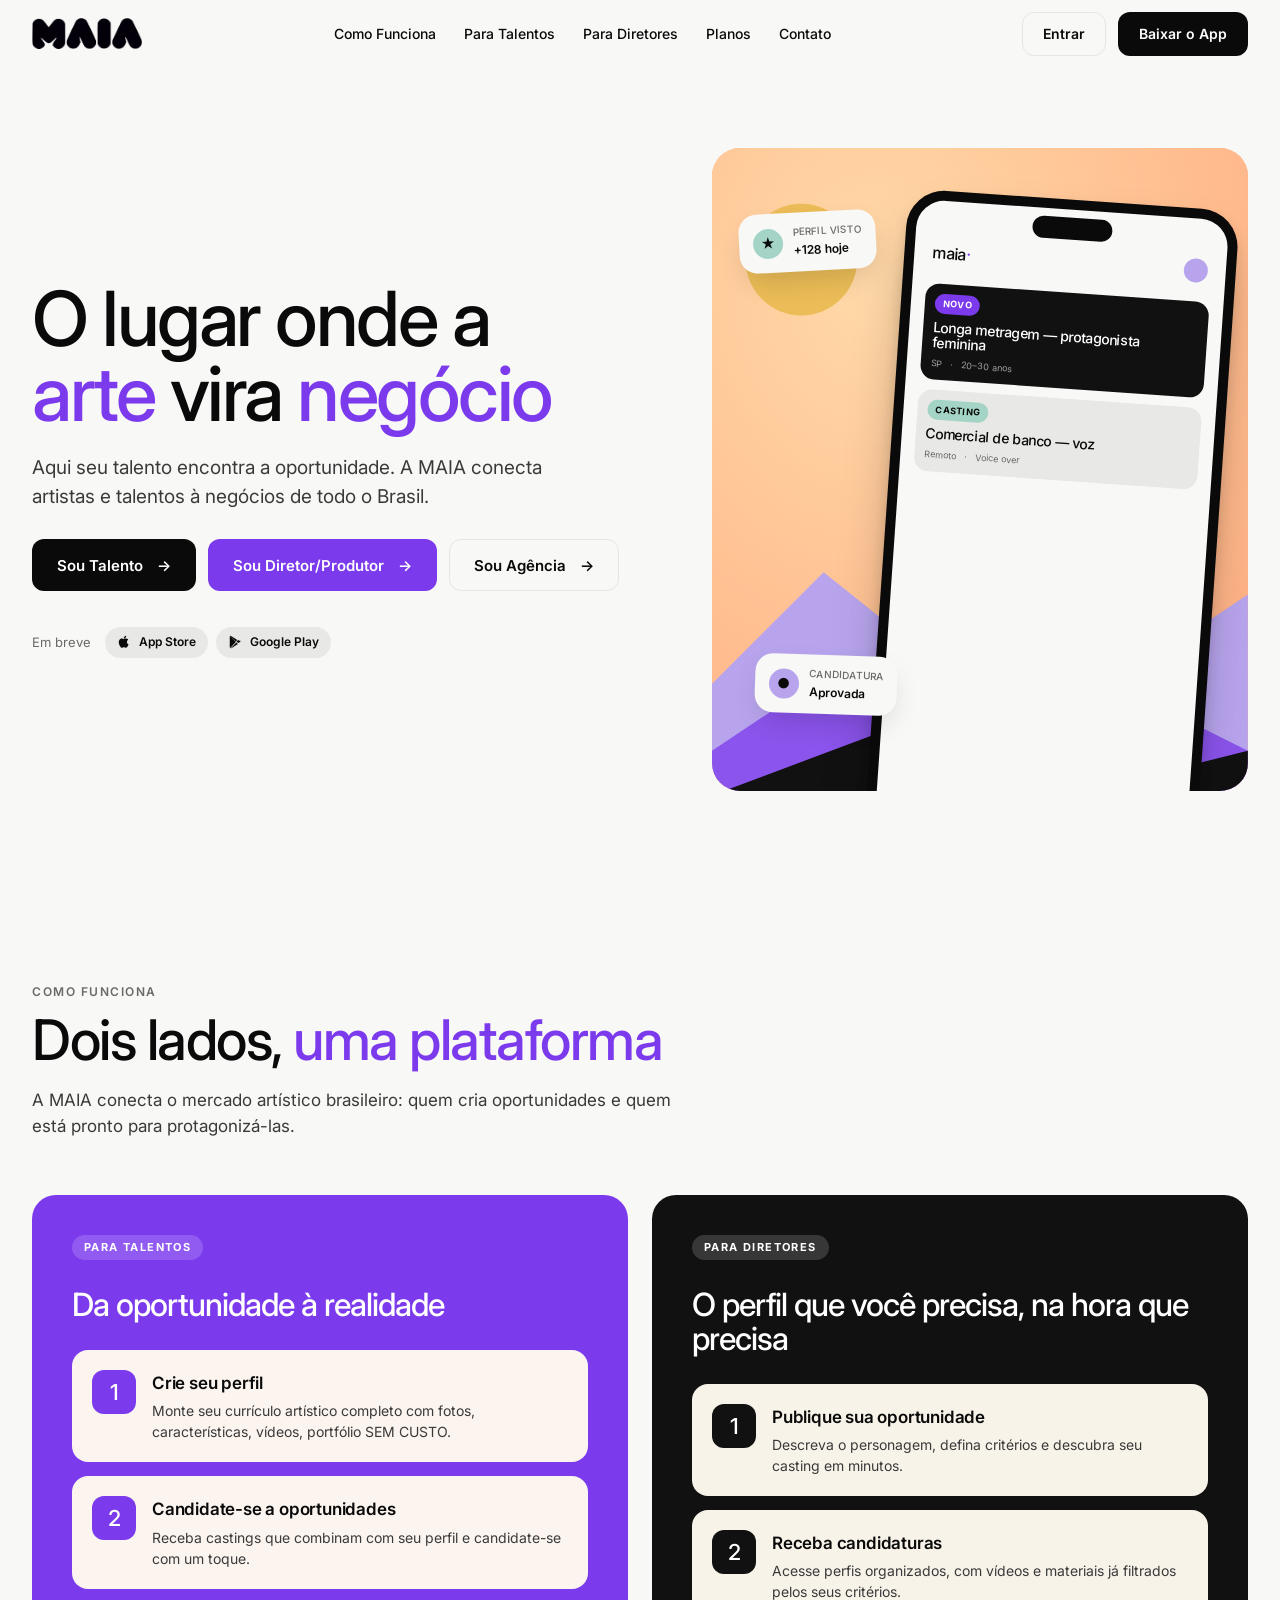
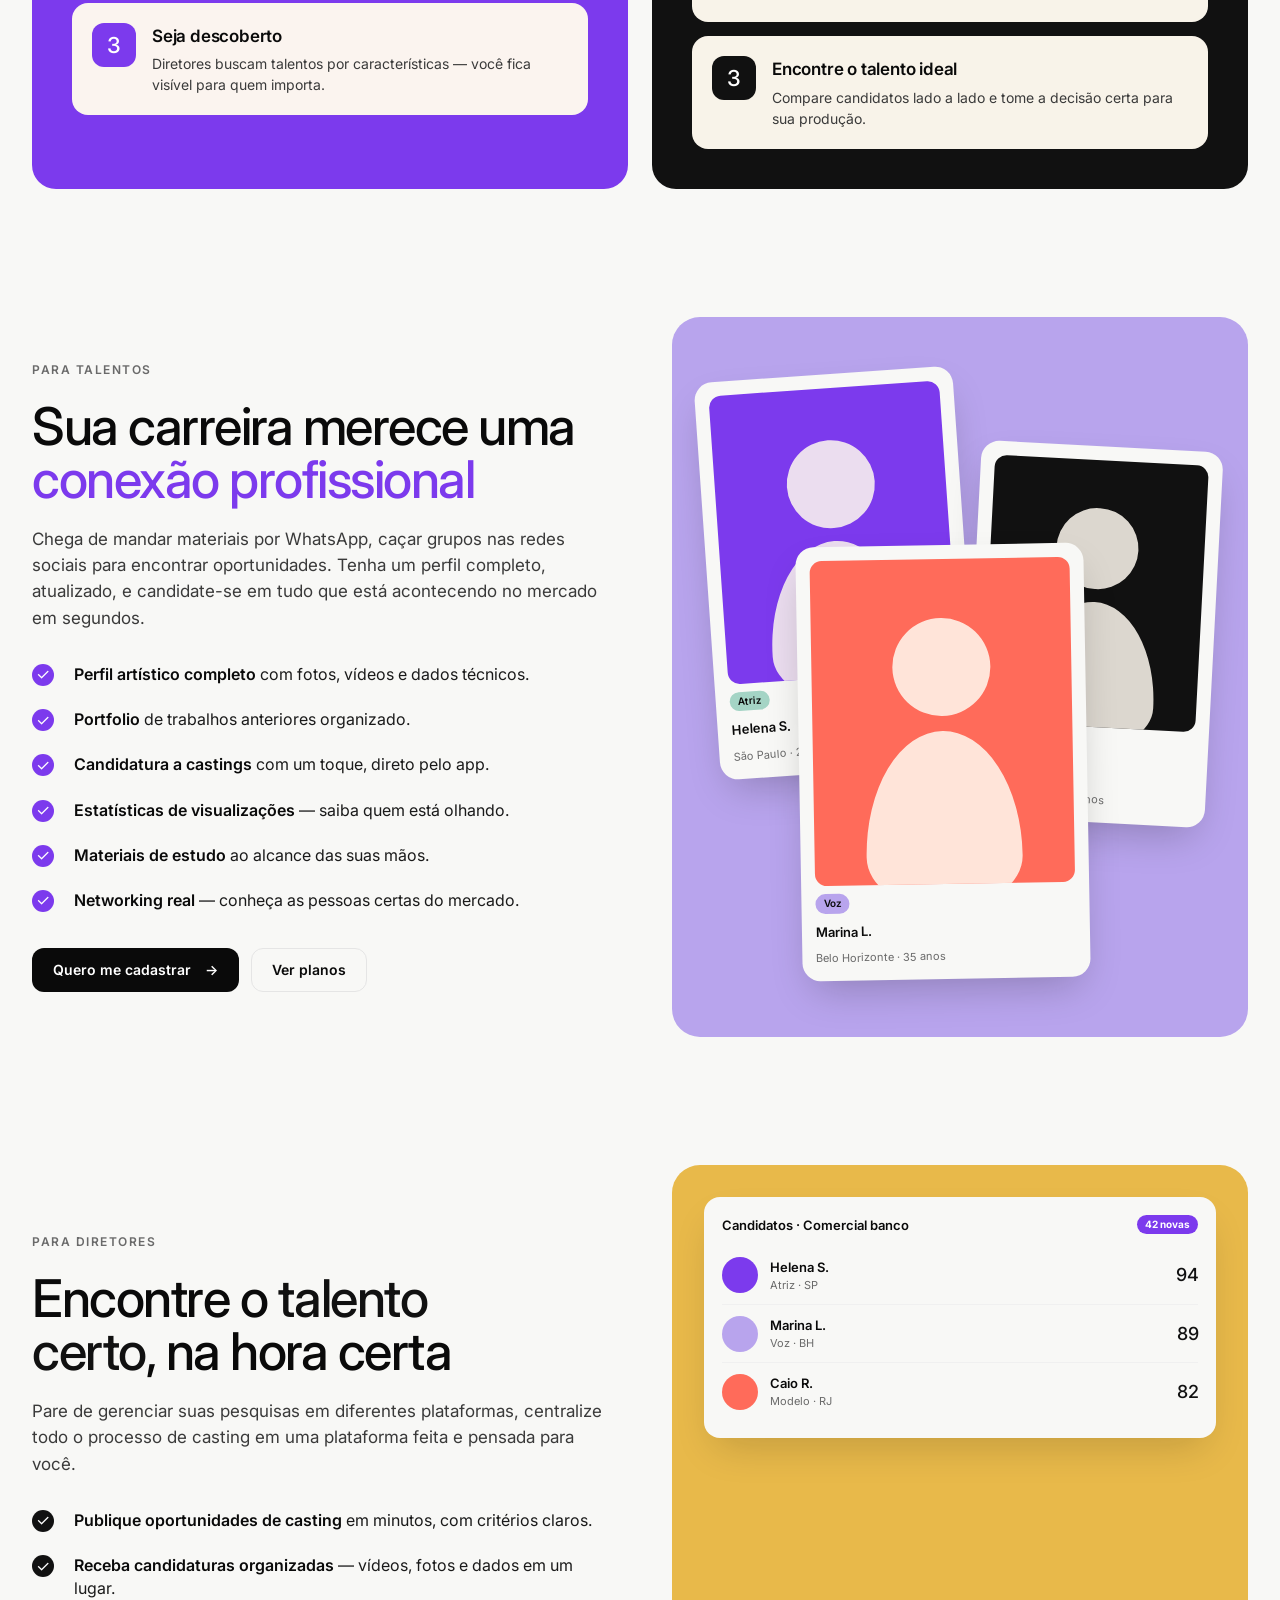
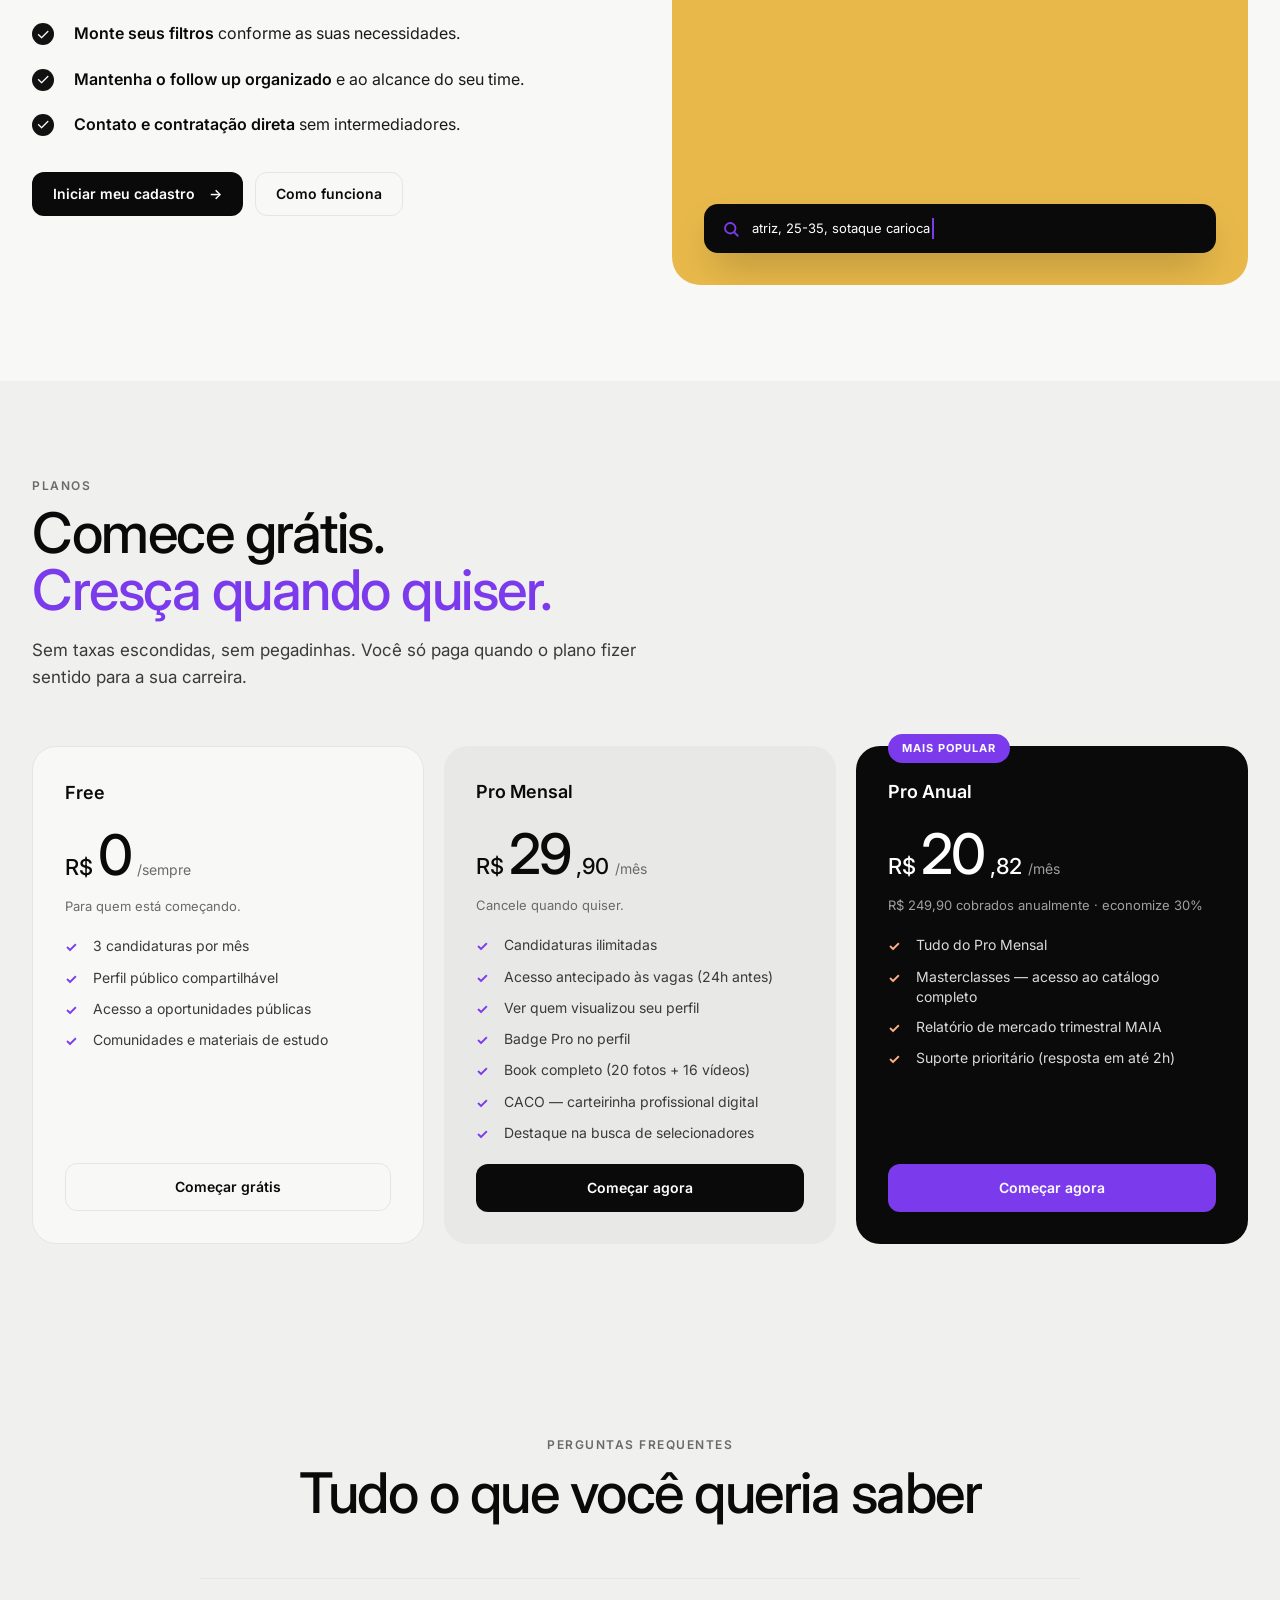
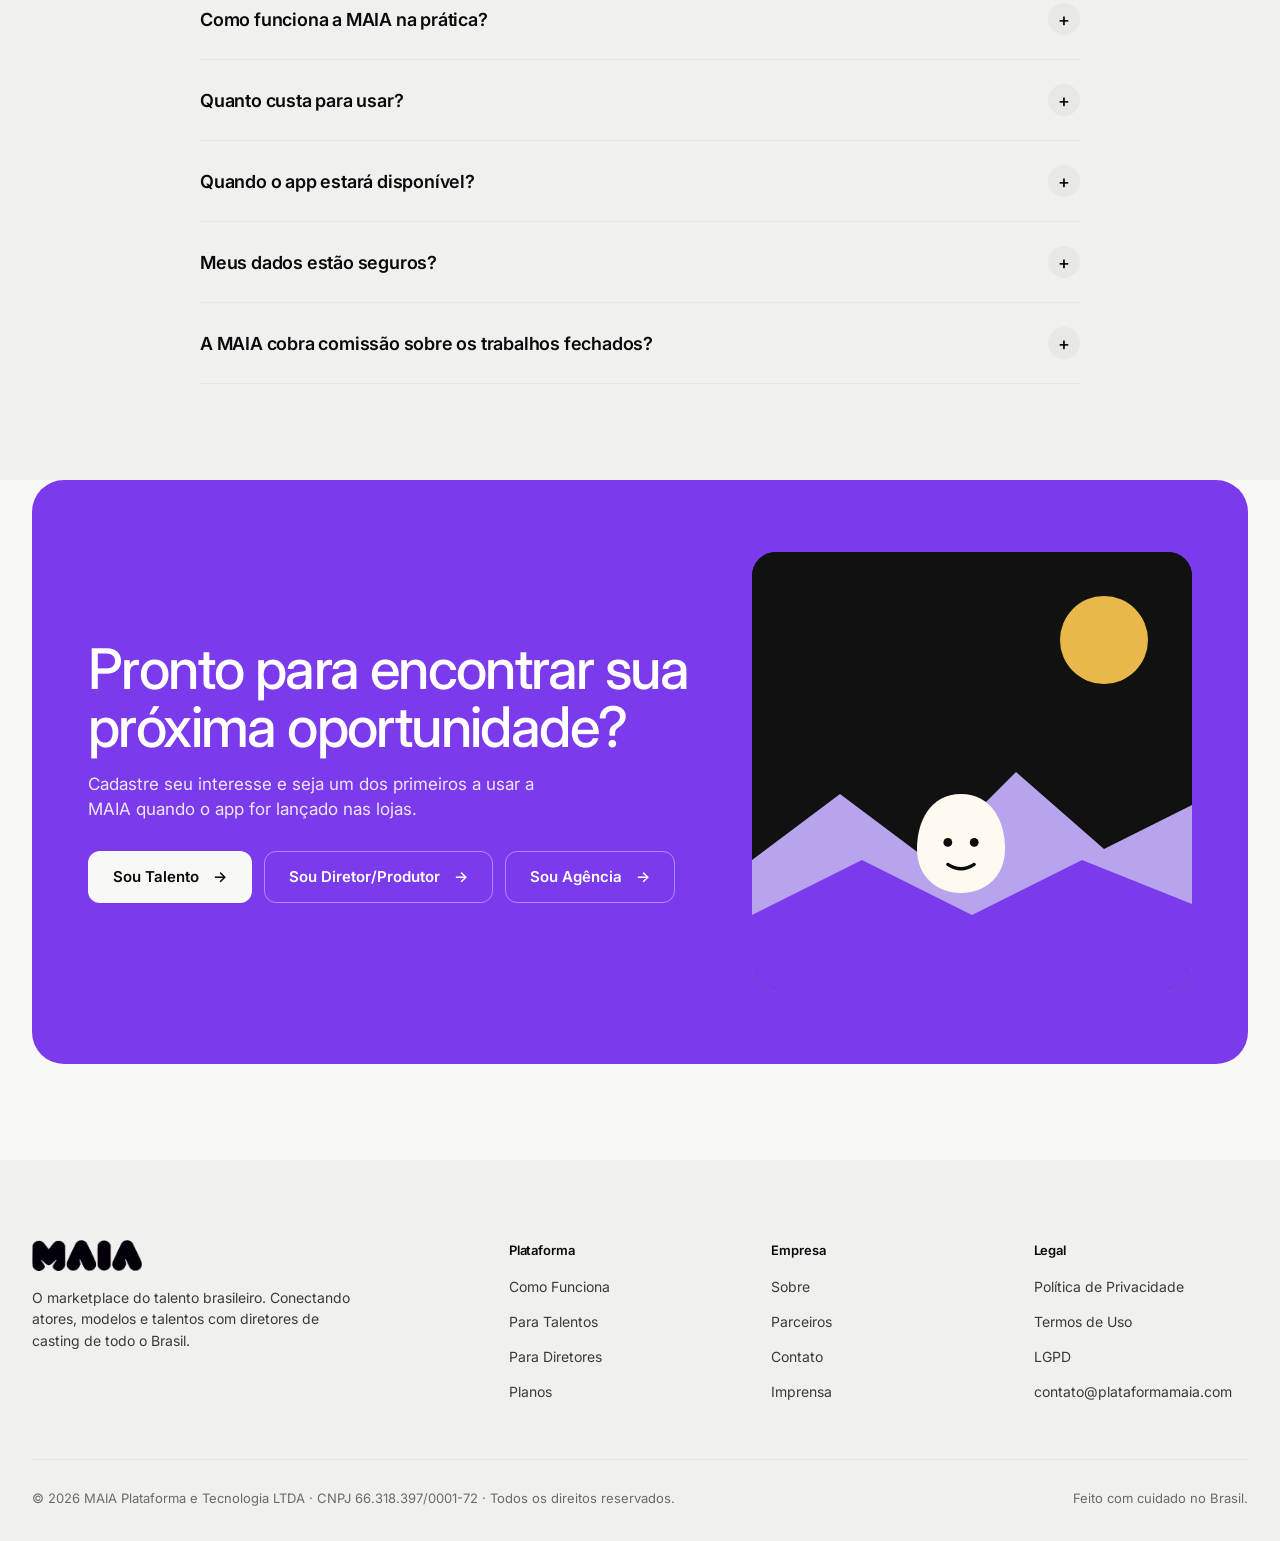
==== index.html @ 5241702a "fix(waitlist): ícones check, cores por tipo, sem verde escuro; clean URLs - waitlist: emojis substit" ====
<!doctype html>
<html lang="pt-BR">
<head>
<meta charset="utf-8" />
<meta name="viewport" content="width=device-width, initial-scale=1" />
<title>MAIA — O marketplace do talento brasileiro</title>
<meta name="description" content="A MAIA conecta atores, modelos e talentos com diretores de casting de todo o Brasil — em um só lugar. Plataforma do setor audiovisual brasileiro." />
<meta property="og:title" content="MAIA — O marketplace do talento brasileiro" />
<meta property="og:description" content="A MAIA conecta atores, modelos e talentos com diretores de casting de todo o Brasil — em um só lugar." />
<meta property="og:type" content="website" />
<meta property="og:url" content="https://plataformamaia.com" />
<meta name="twitter:card" content="summary_large_image" />
<meta name="theme-color" content="#fffaf0" />

<link rel="stylesheet" href="colors_and_type.css" />
<style>
  /* ============================================================
     MAIA Institutional Site
     ============================================================ */
  * { box-sizing: border-box; }
  html { scroll-behavior: smooth; }
  body { margin: 0; overflow-x: hidden; }

  ::selection { background: var(--brand-pink); color: var(--on-primary); }

  img { max-width: 100%; display: block; }
  a { color: inherit; }
  button { font-family: inherit; }

  .wrap {
    max-width: 1280px;
    margin: 0 auto;
    padding: 0 32px;
  }
  @media (max-width: 720px) {
    .wrap { padding: 0 20px; }
  }

  /* ---------- Navbar ---------- */
  .nav {
    position: fixed;
    inset: 0 0 auto 0;
    height: 68px;
    z-index: 50;
    background: color-mix(in oklab, var(--canvas) 88%, transparent);
    backdrop-filter: saturate(180%) blur(14px);
    -webkit-backdrop-filter: saturate(180%) blur(14px);
    border-bottom: 1px solid transparent;
    transition: border-color 200ms ease, background 200ms ease;
  }
  .nav.scrolled {
    border-bottom-color: var(--hairline);
  }
  .nav__inner {
    height: 100%;
    display: flex;
    align-items: center;
    justify-content: space-between;
    gap: 24px;
  }
  .logo {
    font-family: var(--font-display);
    font-weight: 500;
    font-size: 24px;
    letter-spacing: -1.2px;
    color: var(--ink);
    text-decoration: none;
    display: inline-flex;
    align-items: baseline;
  }
  .logo__dot {
    display: inline-block;
    width: 8px;
    height: 8px;
    background: var(--brand-pink);
    border-radius: 50%;
    margin-left: 4px;
    transform: translateY(-2px);
  }
  .nav__menu {
    display: flex;
    gap: 28px;
  }
  .nav__menu a {
    font-size: 14px;
    font-weight: 500;
    color: var(--ink);
    text-decoration: none;
    position: relative;
    padding: 6px 0;
    transition: color 150ms ease;
  }
  .nav__menu a::after {
    content: "";
    position: absolute;
    left: 0; right: 0; bottom: -2px;
    height: 2px;
    background: var(--ink);
    transform: scaleX(0);
    transform-origin: left;
    transition: transform 200ms ease;
  }
  .nav__menu a:hover::after,
  .nav__menu a.active::after {
    transform: scaleX(1);
  }
  .nav__menu a.active { color: var(--ink); }

  .nav__cta { display: flex; align-items: center; gap: 12px; }

  .nav__burger {
    display: none;
    width: 44px; height: 44px;
    border: 1px solid var(--hairline);
    border-radius: 12px;
    background: transparent;
    cursor: pointer;
    padding: 0;
    align-items: center;
    justify-content: center;
  }
  .nav__burger span { display: block; width: 18px; height: 2px; background: var(--ink); position: relative; }
  .nav__burger span::before, .nav__burger span::after {
    content: ""; position: absolute; left: 0; right: 0; height: 2px; background: var(--ink);
  }
  .nav__burger span::before { top: -6px; }
  .nav__burger span::after { top: 6px; }

  @media (max-width: 900px) {
    .nav__menu { display: none; }
    .nav__cta .btn-secondary-nav { display: none; }
    .nav__burger { display: inline-flex; }
  }

  .mobile-panel {
    position: fixed;
    inset: 68px 0 auto 0;
    background: var(--canvas);
    border-bottom: 1px solid var(--hairline);
    padding: 24px;
    display: none;
    flex-direction: column;
    gap: 4px;
    z-index: 49;
  }
  .mobile-panel.open { display: flex; }
  .mobile-panel a {
    padding: 14px 8px;
    font-size: 16px;
    font-weight: 500;
    color: var(--ink);
    text-decoration: none;
    border-bottom: 1px solid var(--hairline-soft);
  }
  .mobile-panel a:last-of-type { border-bottom: none; }
  .mobile-panel .btn { margin-top: 16px; height: 48px; }

  /* ---------- Buttons (extending design system) ---------- */
  .btn { white-space: nowrap; }
  .btn-primary { background: var(--primary); color: var(--on-primary); }
  .btn-primary:hover { background: var(--primary-active); }

  .btn-pink {
    background: var(--brand-pink);
    color: var(--on-primary);
  }
  .btn-pink:hover { filter: brightness(0.95); }

  .btn-arrow::after {
    content: "→";
    margin-left: 6px;
    transition: transform 200ms ease;
    display: inline-block;
  }
  .btn-arrow:hover::after { transform: translateX(3px); }

  /* ---------- Hero ---------- */
  main { padding-top: 68px; }

  .hero {
    padding: 80px 0 96px;
    position: relative;
    overflow: hidden;
  }
  .hero__inner {
    display: grid;
    grid-template-columns: 1.15fr 1fr;
    gap: 64px;
    align-items: center;
  }
  .hero__copy { display: flex; flex-direction: column; gap: 24px; max-width: 620px; }
  .hero__eyebrow {
    display: inline-flex;
    align-items: center;
    gap: 8px;
    align-self: flex-start;
    padding: 6px 14px;
    background: var(--surface-card);
    border-radius: 9999px;
    font-size: 13px;
    font-weight: 600;
    color: var(--ink);
    letter-spacing: -0.1px;
  }
  .hero__eyebrow .dot {
    width: 7px; height: 7px; border-radius: 50%;
    background: var(--brand-pink);
    box-shadow: 0 0 0 4px color-mix(in oklab, var(--brand-pink) 20%, transparent);
    animation: pulse 2.4s ease-in-out infinite;
  }
  @keyframes pulse {
    0%, 100% { box-shadow: 0 0 0 4px color-mix(in oklab, var(--brand-pink) 24%, transparent); }
    50%      { box-shadow: 0 0 0 8px color-mix(in oklab, var(--brand-pink) 8%, transparent); }
  }

  .hero h1 {
    font-family: var(--font-display);
    font-weight: 500;
    font-size: clamp(44px, 6vw, 76px);
    line-height: 0.98;
    letter-spacing: -2.5px;
    color: var(--ink);
    margin: 0;
    text-wrap: balance;
  }
  .hero h1 em {
    font-style: normal;
    color: var(--brand-pink);
  }
  .hero__sub {
    font-size: 19px;
    line-height: 1.5;
    color: var(--body);
    max-width: 540px;
    text-wrap: pretty;
  }
  .hero__ctas { display: flex; gap: 12px; flex-wrap: wrap; margin-top: 4px; }
  .hero__ctas .btn { height: 52px; padding: 0 24px; font-size: 15px; }

  .hero__stores {
    display: flex;
    align-items: center;
    gap: 14px;
    margin-top: 12px;
    color: var(--muted);
    font-size: 13px;
  }
  .hero__stores .badges { display: flex; gap: 8px; }
  .store-badge {
    display: inline-flex;
    align-items: center;
    gap: 8px;
    padding: 6px 12px;
    background: var(--surface-card);
    border-radius: 9999px;
    font-size: 12px;
    font-weight: 600;
    color: var(--ink);
  }
  .store-badge svg { width: 14px; height: 14px; }

  /* Hero art — phone + claymation scene */
  .hero__art {
    position: relative;
    aspect-ratio: 5/6;
    border-radius: 28px;
    overflow: hidden;
    background: var(--brand-peach);
  }
  .hero__art .scene { position: absolute; inset: 0; }
  .hero__art .phone {
    position: absolute;
    right: 6%;
    top: 8%;
    width: 62%;
    aspect-ratio: 9/19;
    background: #0a0a0a;
    border-radius: 38px;
    padding: 10px;
    box-shadow: 0 30px 60px -20px rgba(10, 10, 10, 0.4),
                0 8px 16px -4px rgba(10, 10, 10, 0.2);
    transform: rotate(4deg);
  }
  .phone__screen {
    width: 100%; height: 100%;
    background: var(--canvas);
    border-radius: 28px;
    overflow: hidden;
    position: relative;
  }
  .phone__notch {
    position: absolute;
    top: 8px;
    left: 50%;
    transform: translateX(-50%);
    width: 80px; height: 22px;
    background: #0a0a0a;
    border-radius: 12px;
    z-index: 5;
  }
  .phone__app {
    padding: 36px 14px 14px;
    height: 100%;
    display: flex;
    flex-direction: column;
    gap: 10px;
    font-size: 11px;
  }
  .phone__app__hdr {
    display: flex;
    align-items: center;
    justify-content: space-between;
    padding: 4px 4px 8px;
  }
  .phone__app__hdr .lg {
    font-family: var(--font-display);
    font-size: 16px;
    letter-spacing: -0.5px;
    font-weight: 500;
  }
  .phone__app__hdr .lg span { color: var(--brand-pink); }
  .phone__avatar {
    width: 24px; height: 24px;
    background: var(--brand-lavender);
    border-radius: 50%;
  }
  .phone__chip {
    align-self: flex-start;
    padding: 3px 8px;
    background: var(--brand-ochre);
    color: var(--ink);
    border-radius: 9999px;
    font-size: 9px;
    font-weight: 700;
    letter-spacing: 0.3px;
    text-transform: uppercase;
  }
  .phone__cast-title {
    font-family: var(--font-display);
    font-weight: 500;
    font-size: 14px;
    letter-spacing: -0.4px;
    line-height: 1.1;
    color: var(--ink);
    margin: 0;
  }
  .phone__cast-meta {
    font-size: 9px;
    color: var(--muted);
    display: flex;
    gap: 8px;
  }
  .phone__cast-meta span { display: inline-flex; align-items: center; gap: 3px; }
  .phone__cast-card {
    background: var(--surface-card);
    border-radius: 14px;
    padding: 10px;
    display: flex;
    flex-direction: column;
    gap: 6px;
  }
  .phone__cast-card.featured {
    background: var(--brand-teal);
    color: var(--on-dark);
  }
  .phone__cast-card.featured .phone__cast-title { color: var(--on-dark); }
  .phone__cast-card.featured .phone__cast-meta { color: var(--on-dark-soft); }
  .phone__cast-card.featured .phone__chip { background: var(--brand-pink); color: var(--on-primary); }
  .phone__cta {
    margin-top: auto;
    background: var(--ink);
    color: var(--on-primary);
    border-radius: 12px;
    padding: 10px;
    font-size: 11px;
    font-weight: 600;
    text-align: center;
  }

  .hero__art .floater {
    position: absolute;
    background: var(--canvas);
    border-radius: 18px;
    padding: 12px 14px;
    box-shadow: 0 12px 30px -8px rgba(10, 10, 10, 0.18);
    font-size: 12px;
    font-weight: 600;
    display: flex;
    align-items: center;
    gap: 10px;
    animation: floaty 4s ease-in-out infinite;
  }
  .hero__art .floater--a {
    top: 10%; left: 5%;
    transform: rotate(-3deg);
  }
  .hero__art .floater--b {
    bottom: 12%; left: 8%;
    transform: rotate(2deg);
    animation-delay: -2s;
  }
  @keyframes floaty {
    0%, 100% { transform: translateY(0) rotate(var(--r, 0deg)); }
    50% { transform: translateY(-6px) rotate(var(--r, 0deg)); }
  }
  .hero__art .floater--a { --r: -3deg; }
  .hero__art .floater--b { --r: 2deg; }
  .floater__badge {
    width: 30px; height: 30px;
    border-radius: 50%;
    background: var(--brand-mint);
    display: flex; align-items: center; justify-content: center;
    font-size: 14px;
  }
  .floater__b__badge { background: var(--brand-lavender); }
  .floater small {
    display: block;
    font-size: 10px;
    font-weight: 500;
    color: var(--muted);
    letter-spacing: 0.2px;
    text-transform: uppercase;
    margin-bottom: 1px;
  }

  @media (max-width: 900px) {
    .hero { padding: 48px 0 64px; }
    .hero__inner { grid-template-columns: 1fr; gap: 40px; }
    .hero__art { aspect-ratio: 4/4; max-width: 480px; margin: 0 auto; width: 100%; }
  }

  /* ---------- Sections ---------- */
  section.band { padding: 96px 0; position: relative; }
  @media (max-width: 720px) { section.band { padding: 64px 0; } }

  .eyebrow {
    font-size: 12px;
    font-weight: 600;
    letter-spacing: 1.5px;
    text-transform: uppercase;
    color: var(--muted);
    display: inline-block;
  }
  .section__head {
    display: flex;
    flex-direction: column;
    gap: 10px;
    margin-bottom: 56px;
    max-width: 760px;
  }
  .section__head h2 {
    font-family: var(--font-display);
    font-weight: 500;
    font-size: clamp(36px, 4.4vw, 56px);
    line-height: 1.02;
    letter-spacing: -1.5px;
    margin: 0;
    color: var(--ink);
    text-wrap: balance;
  }
  .section__head h2 em { font-style: normal; color: var(--brand-pink); }
  .section__head p {
    font-size: 17px;
    line-height: 1.55;
    color: var(--body);
    max-width: 640px;
    margin: 8px 0 0;
  }

  /* ---------- Como funciona ---------- */
  .how__cols {
    display: grid;
    grid-template-columns: 1fr 1fr;
    gap: 24px;
  }
  .how__col {
    border-radius: 24px;
    padding: 40px;
    display: flex;
    flex-direction: column;
    gap: 28px;
  }
  .how__col.talents { background: var(--brand-pink); color: var(--on-primary); }
  .how__col.directors { background: var(--brand-teal); color: var(--on-dark); }

  .how__col h3 {
    font-family: var(--font-display);
    font-weight: 500;
    font-size: 32px;
    letter-spacing: -1px;
    line-height: 1.05;
    margin: 0;
  }
  .how__col .pill-tag {
    align-self: flex-start;
    padding: 4px 12px;
    background: rgba(255,255,255,0.16);
    color: inherit;
    border-radius: 9999px;
    font-size: 11px;
    font-weight: 700;
    letter-spacing: 1.4px;
    text-transform: uppercase;
  }
  .how__steps {
    display: flex;
    flex-direction: column;
    gap: 14px;
  }
  .how__step {
    background: rgba(255, 250, 240, 0.95);
    color: var(--ink);
    border-radius: 16px;
    padding: 20px;
    display: grid;
    grid-template-columns: 44px 1fr;
    gap: 16px;
    align-items: start;
  }
  .how__col.talents .how__step { background: rgba(255, 250, 240, 0.97); }
  .how__col.directors .how__step { background: rgba(255, 250, 240, 0.97); }
  .how__step__n {
    width: 44px; height: 44px;
    border-radius: 12px;
    display: flex; align-items: center; justify-content: center;
    font-family: var(--font-display);
    font-weight: 500;
    font-size: 22px;
    letter-spacing: -0.5px;
  }
  .how__col.talents .how__step__n { background: var(--brand-pink); color: var(--on-primary); }
  .how__col.directors .how__step__n { background: var(--brand-teal); color: var(--on-dark); }
  .how__step h4 {
    margin: 0 0 4px;
    font-size: 17px;
    font-weight: 600;
    color: var(--ink);
    letter-spacing: -0.2px;
  }
  .how__step p {
    margin: 0;
    font-size: 14px;
    line-height: 1.5;
    color: var(--body);
  }
  @media (max-width: 900px) {
    .how__cols { grid-template-columns: 1fr; }
    .how__col { padding: 32px 24px; }
  }

  /* ---------- Para Talentos / Para Diretores ---------- */
  .split {
    display: grid;
    grid-template-columns: 1fr 1fr;
    gap: 64px;
    align-items: center;
  }
  .split.reverse > .split__art { order: 2; }
  .split.reverse > .split__copy { order: 1; }
  .split__copy { display: flex; flex-direction: column; gap: 20px; }
  .split__copy h2 {
    font-family: var(--font-display);
    font-weight: 500;
    font-size: clamp(34px, 4.2vw, 52px);
    line-height: 1.02;
    letter-spacing: -1.5px;
    margin: 0;
    text-wrap: balance;
  }
  .split__features {
    list-style: none;
    padding: 0;
    margin: 8px 0 0;
    display: flex;
    flex-direction: column;
    gap: 14px;
  }
  .split__features li {
    display: grid;
    grid-template-columns: 28px 1fr;
    gap: 14px;
    font-size: 16px;
    line-height: 1.45;
    color: var(--body-strong);
    padding: 4px 0;
  }
  .split__features li b { color: var(--ink); font-weight: 600; }
  .check {
    width: 22px; height: 22px;
    border-radius: 50%;
    background: var(--brand-pink);
    color: var(--on-primary);
    display: inline-flex; align-items: center; justify-content: center;
    flex-shrink: 0;
    margin-top: 1px;
  }
  .split.directors-split .check { background: var(--brand-teal); color: var(--on-dark); }
  .split.directors-split em.h-accent { color: var(--brand-teal); font-style: normal; }
  .split__copy h2 em { font-style: normal; color: var(--brand-pink); }

  .split__art {
    aspect-ratio: 4/5;
    border-radius: 28px;
    background: var(--brand-lavender);
    position: relative;
    overflow: hidden;
  }
  .split.directors-split .split__art { background: var(--brand-ochre); }

  @media (max-width: 900px) {
    .split { grid-template-columns: 1fr; gap: 32px; }
    .split.reverse > .split__art { order: 1; }
    .split.reverse > .split__copy { order: 2; }
    .split__art { max-width: 480px; margin: 0 auto; width: 100%; aspect-ratio: 4/4; }
  }

  /* Talents art — profile cards */
  .talent-art { padding: 32px; height: 100%; position: relative; }
  .talent-card {
    position: absolute;
    background: var(--canvas);
    border-radius: 18px;
    padding: 14px;
    box-shadow: 0 18px 40px -12px rgba(10,10,10,0.25);
    display: flex;
    flex-direction: column;
    gap: 8px;
  }
  .talent-card__photo {
    aspect-ratio: 4/5;
    border-radius: 12px;
    background: var(--brand-peach);
    position: relative;
    overflow: hidden;
  }
  .talent-card__name {
    font-size: 13px;
    font-weight: 600;
    color: var(--ink);
  }
  .talent-card__role {
    font-size: 11px;
    color: var(--muted);
  }
  .talent-card__pill {
    align-self: flex-start;
    padding: 2px 8px;
    background: var(--brand-mint);
    border-radius: 9999px;
    font-size: 10px;
    font-weight: 600;
    color: var(--ink);
  }
  .talent-card--a {
    top: 8%; left: 6%;
    width: 45%;
    transform: rotate(-4deg);
  }
  .talent-card--b {
    top: 18%; right: 6%;
    width: 42%;
    transform: rotate(3deg);
  }
  .talent-card--c {
    bottom: 8%; left: 22%;
    width: 50%;
    transform: rotate(-1deg);
  }
  .talent-card--a .talent-card__photo { background: var(--brand-pink); }
  .talent-card--b .talent-card__photo { background: var(--brand-teal); }
  .talent-card--c .talent-card__photo { background: var(--brand-coral); }

  /* Faux face avatar */
  .face {
    position: absolute; inset: 0;
    display: flex; align-items: flex-end; justify-content: center;
  }
  .face::before {
    content: "";
    width: 60%; height: 55%;
    background: rgba(255, 250, 240, 0.85);
    border-radius: 50% 50% 50% 50% / 70% 70% 30% 30%;
    margin-bottom: -10%;
  }
  .face::after {
    content: "";
    position: absolute;
    top: 18%;
    width: 38%;
    aspect-ratio: 1;
    background: rgba(255, 250, 240, 0.85);
    border-radius: 50%;
  }

  /* Directors art — casting pipeline */
  .director-art { padding: 32px; position: relative; height: 100%; }
  .director-feed {
    background: var(--canvas);
    border-radius: 16px;
    padding: 18px;
    position: absolute;
    inset: 32px 32px auto 32px;
    box-shadow: 0 18px 40px -12px rgba(10,10,10,0.18);
  }
  .director-feed h5 {
    margin: 0 0 12px;
    font-size: 13px;
    font-weight: 600;
    display: flex;
    align-items: center;
    justify-content: space-between;
  }
  .director-feed h5 .badge {
    font-size: 10px;
    background: var(--brand-pink);
    color: var(--on-primary);
    padding: 2px 8px;
    border-radius: 9999px;
    font-weight: 700;
  }
  .director-row {
    display: grid;
    grid-template-columns: 36px 1fr 60px;
    align-items: center;
    gap: 12px;
    padding: 10px 0;
    border-top: 1px solid var(--hairline-soft);
  }
  .director-row:first-of-type { border-top: none; }
  .director-row__av {
    width: 36px; height: 36px;
    border-radius: 50%;
  }
  .director-row__name { font-size: 13px; font-weight: 600; color: var(--ink); }
  .director-row__role { font-size: 11px; color: var(--muted); }
  .director-row__score {
    font-family: var(--font-display);
    font-weight: 500;
    font-size: 18px;
    letter-spacing: -0.5px;
    color: var(--brand-teal);
    text-align: right;
  }
  .director-search {
    position: absolute;
    bottom: 32px; left: 32px; right: 32px;
    background: var(--ink);
    color: var(--on-primary);
    border-radius: 14px;
    padding: 14px 18px;
    display: flex;
    align-items: center;
    gap: 12px;
    box-shadow: 0 18px 40px -12px rgba(10,10,10,0.3);
    font-size: 13px;
  }
  .director-search .ic {
    width: 18px; height: 18px;
    color: var(--brand-pink);
  }
  .director-search .typed {
    border-right: 2px solid var(--brand-pink);
    animation: caret 1s steps(2) infinite;
    padding-right: 2px;
  }
  @keyframes caret { 50% { border-color: transparent; } }

  /* ---------- Planos ---------- */
  .planos__grid {
    display: grid;
    grid-template-columns: repeat(3, 1fr);
    gap: 20px;
  }
  .plan {
    border-radius: 24px;
    padding: 32px;
    display: flex;
    flex-direction: column;
    gap: 20px;
    min-height: 480px;
    position: relative;
  }
  .plan.free {
    background: var(--canvas);
    border: 1px solid var(--hairline);
  }
  .plan.pro-mensal {
    background: var(--surface-card);
  }
  .plan.pro-anual {
    background: var(--ink);
    color: var(--on-primary);
    transform: scale(1.02);
  }
  .plan__tag {
    position: absolute;
    top: -12px; left: 32px;
    padding: 6px 14px;
    background: var(--brand-pink);
    color: var(--on-primary);
    border-radius: 9999px;
    font-size: 11px;
    font-weight: 700;
    letter-spacing: 1px;
    text-transform: uppercase;
  }
  .plan__name {
    font-size: 18px;
    font-weight: 600;
  }
  .plan.pro-anual .plan__name { color: var(--on-primary); }
  .plan__price {
    display: flex;
    align-items: baseline;
    gap: 6px;
    flex-wrap: wrap;
  }
  .plan__price .num {
    font-family: var(--font-display);
    font-weight: 500;
    font-size: 56px;
    letter-spacing: -2px;
    line-height: 1;
  }
  .plan__price .cents {
    font-family: var(--font-display);
    font-weight: 500;
    font-size: 22px;
    letter-spacing: -0.5px;
  }
  .plan__price .per {
    font-size: 14px;
    color: var(--muted);
  }
  .plan.pro-anual .plan__price .per { color: var(--on-dark-soft); }
  .plan__price .currency {
    font-family: var(--font-display);
    font-weight: 500;
    font-size: 22px;
    letter-spacing: -0.5px;
  }
  .plan__sub {
    font-size: 13px;
    color: var(--muted);
    margin-top: -8px;
  }
  .plan.pro-anual .plan__sub { color: var(--on-dark-soft); }
  .plan__feats {
    list-style: none; padding: 0; margin: 0;
    display: flex; flex-direction: column; gap: 10px;
  }
  .plan__feats li {
    display: grid;
    grid-template-columns: 18px 1fr;
    gap: 10px;
    font-size: 14px;
    line-height: 1.45;
    color: var(--body);
  }
  .plan.pro-anual .plan__feats li { color: rgba(255,255,255,0.85); }
  .plan__feats .tick {
    color: var(--brand-pink);
    font-weight: 700;
    margin-top: 1px;
  }
  .plan.pro-anual .plan__feats .tick { color: var(--brand-peach); }
  .plan__cta {
    margin-top: auto;
    height: 48px;
  }
  .plan.pro-anual .plan__cta {
    background: var(--brand-pink);
    color: var(--on-primary);
    border: none;
  }
  .plan.pro-anual .plan__cta:hover { filter: brightness(0.95); }

  @media (max-width: 900px) {
    .planos__grid { grid-template-columns: 1fr; }
    .plan.pro-anual { transform: none; }
  }

  /* ---------- FAQ ---------- */
  .faq {
    max-width: 880px;
    margin: 0 auto;
  }
  .faq__item {
    border-top: 1px solid var(--hairline);
  }
  .faq__item:last-of-type { border-bottom: 1px solid var(--hairline); }
  .faq__q {
    width: 100%;
    background: transparent;
    border: none;
    padding: 24px 0;
    text-align: left;
    display: flex;
    justify-content: space-between;
    align-items: center;
    gap: 24px;
    cursor: pointer;
    font-family: var(--font-body);
    font-size: 18px;
    font-weight: 600;
    color: var(--ink);
    letter-spacing: -0.2px;
  }
  .faq__icon {
    width: 32px; height: 32px;
    border-radius: 50%;
    background: var(--surface-card);
    display: flex; align-items: center; justify-content: center;
    flex-shrink: 0;
    transition: background 200ms ease, transform 250ms ease;
    font-size: 18px;
    font-weight: 500;
    color: var(--ink);
  }
  .faq__item.open .faq__icon {
    background: var(--brand-pink);
    color: var(--on-primary);
    transform: rotate(45deg);
  }
  .faq__a {
    max-height: 0;
    overflow: hidden;
    transition: max-height 300ms ease;
  }
  .faq__a__inner {
    padding: 0 0 24px;
    font-size: 16px;
    line-height: 1.6;
    color: var(--body);
    max-width: 720px;
  }
  .faq__item.open .faq__a {
    max-height: 360px;
  }

  /* ---------- CTA Band ---------- */
  .cta-band {
    padding: 0 32px 96px;
  }
  .cta-band__inner {
    background: var(--brand-pink);
    color: var(--on-primary);
    border-radius: 32px;
    padding: 72px 56px;
    display: grid;
    grid-template-columns: 1.4fr 1fr;
    gap: 48px;
    align-items: center;
    position: relative;
    overflow: hidden;
  }
  .cta-band h2 {
    font-family: var(--font-display);
    font-weight: 500;
    font-size: clamp(36px, 4.4vw, 56px);
    line-height: 1.02;
    letter-spacing: -1.6px;
    margin: 0;
    color: var(--on-primary);
    text-wrap: balance;
  }
  .cta-band p {
    font-size: 17px;
    line-height: 1.5;
    color: rgba(255,255,255,0.88);
    margin: 16px 0 0;
    max-width: 460px;
  }
  .cta-band__ctas { display: flex; gap: 12px; margin-top: 28px; flex-wrap: wrap; }
  .cta-band .btn-on-color { background: var(--canvas); color: var(--ink); height: 52px; padding: 0 24px; font-size: 15px; }
  .cta-band .btn-on-color:hover { background: var(--surface-soft); }
  .cta-band .btn-ghost {
    background: transparent;
    color: var(--on-primary);
    border: 1px solid rgba(255,255,255,0.4);
    height: 52px;
    padding: 0 24px;
    font-size: 15px;
  }
  .cta-band .btn-ghost:hover { background: rgba(255,255,255,0.1); }

  .cta-band__art {
    aspect-ratio: 1;
    border-radius: 24px;
    background: var(--brand-teal);
    overflow: hidden;
    position: relative;
  }
  @media (max-width: 900px) {
    .cta-band { padding: 0 20px 64px; }
    .cta-band__inner { grid-template-columns: 1fr; padding: 48px 32px; }
    .cta-band__art { display: none; }
  }

  /* ---------- Footer ---------- */
  footer.f {
    background: var(--surface-soft);
    padding: 80px 0 32px;
  }
  .f__top {
    display: grid;
    grid-template-columns: 2fr 1fr 1fr 1fr;
    gap: 48px;
    margin-bottom: 56px;
  }
  .f__brand p {
    font-size: 14px;
    line-height: 1.55;
    color: var(--body);
    max-width: 320px;
    margin: 16px 0 24px;
  }
  .f__col h5 {
    font-size: 13px;
    font-weight: 600;
    color: var(--ink);
    margin: 0 0 14px;
    letter-spacing: -0.1px;
  }
  .f__col ul {
    list-style: none;
    padding: 0; margin: 0;
    display: flex; flex-direction: column; gap: 10px;
  }
  .f__col a {
    color: var(--body);
    font-size: 14px;
    text-decoration: none;
    transition: color 150ms ease;
  }
  .f__col a:hover { color: var(--ink); }
  .f__bottom {
    border-top: 1px solid var(--hairline);
    padding-top: 28px;
    display: flex;
    justify-content: space-between;
    align-items: center;
    gap: 24px;
    flex-wrap: wrap;
    font-size: 13px;
    color: var(--muted);
  }

  @media (max-width: 900px) {
    .f__top { grid-template-columns: 1fr 1fr; gap: 40px; }
    .f__brand { grid-column: 1 / -1; }
  }

  /* ---------- Reveal animation ---------- */
  .reveal {
    opacity: 0;
    transform: translateY(20px);
    transition: opacity 600ms ease, transform 600ms ease;
  }
  .reveal.in {
    opacity: 1;
    transform: none;
  }
  @media (prefers-reduced-motion: reduce) {
    .reveal { opacity: 1; transform: none; transition: none; }
    .hero__eyebrow .dot { animation: none; }
    .hero__art .floater { animation: none; }
    html { scroll-behavior: auto; }
  }
</style>
</head>
<body>

<!-- ============================================================
     NAVBAR
     ============================================================ -->
<header class="nav" id="nav">
  <div class="wrap nav__inner">
    <a href="#top"><img src="./maia_logo.png" width="110" alt="MAIA" style="display:block;"></a>
    <nav class="nav__menu" aria-label="Principal">
      <a href="#como-funciona" data-link>Como Funciona</a>
      <a href="#talentos" data-link>Para Talentos</a>
      <a href="#diretores" data-link>Para Diretores</a>
      <a href="#planos" data-link>Planos</a>
      <a href="#contato" data-link>Contato</a>
    </nav>
    <div class="nav__cta">
      <a class="btn btn-secondary btn-secondary-nav" href="#planos">Entrar</a>
      <a class="btn btn-primary" href="./waitlist.html">Baixar o App</a>
      <button class="nav__burger" id="burger" aria-label="Abrir menu" aria-expanded="false"><span></span></button>
    </div>
  </div>
  <div class="mobile-panel" id="mobilePanel">
    <a href="#como-funciona">Como Funciona</a>
    <a href="#talentos">Para Talentos</a>
    <a href="#diretores">Para Diretores</a>
    <a href="#planos">Planos</a>
    <a href="#contato">Contato</a>
    <a class="btn btn-primary" href="./waitlist.html">Baixar o App</a>
  </div>
</header>

<main id="top">

  <!-- ============================================================
       HERO
       ============================================================ -->
  <section class="hero">
    <div class="wrap hero__inner">
      <div class="hero__copy reveal">
        <h1>O lugar onde a <em>arte</em> vira <em>negócio</em></h1>
        <p class="hero__sub">Aqui seu talento encontra a oportunidade. A MAIA conecta artistas e talentos à negócios de todo o Brasil.</p>
        <div class="hero__ctas">
          <a class="btn btn-primary btn-arrow" href="#talentos">Sou Talento</a>
          <a class="btn btn-pink btn-arrow" href="#diretores">Sou Diretor/Produtor</a>
          <a class="btn btn-secondary btn-arrow" href="./waitlist.html?tipo=agencia">Sou Agência</a>
        </div>
        <div class="hero__stores">
          <span>Em breve</span>
          <div class="badges">
            <span class="store-badge">
              <svg viewBox="0 0 24 24" fill="currentColor" aria-hidden="true"><path d="M17.05 12.04c-.03-2.6 2.13-3.85 2.22-3.91-1.21-1.77-3.1-2.01-3.77-2.04-1.6-.16-3.13.94-3.94.94-.83 0-2.07-.92-3.41-.9-1.75.03-3.37 1.02-4.27 2.59-1.83 3.17-.47 7.86 1.31 10.43.87 1.26 1.9 2.67 3.24 2.62 1.31-.05 1.81-.85 3.39-.85 1.58 0 2.03.85 3.41.82 1.41-.03 2.3-1.28 3.16-2.55 1-1.46 1.41-2.88 1.43-2.95-.03-.01-2.74-1.05-2.77-4.2zM14.6 4.55c.71-.86 1.19-2.06 1.06-3.25-1.02.04-2.27.69-3 1.55-.65.76-1.23 1.99-1.07 3.16 1.14.09 2.3-.58 3.01-1.46z"/></svg>
              App Store
            </span>
            <span class="store-badge">
              <svg viewBox="0 0 24 24" fill="currentColor" aria-hidden="true"><path d="M3.6 1.7c-.4.4-.6.9-.6 1.6v17.4c0 .7.2 1.2.6 1.6l.1.1L13.4 12 3.7 1.6l-.1.1zM17 15.6L14.4 13l-9.8 9.8c.3.1.7.1 1.1-.1L17 15.6zm3.7-5.2L17.4 8.6 14.7 11l2.7 2.7 3.3-1.9c1-.6 1-1.6 0-2.2zM4.6 1.4c-.4-.2-.8-.2-1.1-.1L13.4 11 16 8.4 4.6 1.4z"/></svg>
              Google Play
            </span>
          </div>
        </div>
      </div>

      <div class="hero__art reveal">
        <!-- Claymation-style background scene -->
        <svg class="scene" viewBox="0 0 480 600" preserveAspectRatio="xMidYMid slice" aria-hidden="true">
          <defs>
            <radialGradient id="heroSky" cx="30%" cy="20%" r="90%">
              <stop offset="0%" stop-color="#ffd9a8" />
              <stop offset="100%" stop-color="#ffb084" />
            </radialGradient>
          </defs>
          <rect width="480" height="600" fill="url(#heroSky)" />
          <circle cx="80" cy="100" r="50" fill="#e8b94a" opacity="0.85" />
          <path d="M0 480 L100 380 L200 460 L320 360 L420 440 L480 400 L480 600 L0 600 Z" fill="#b8a4ed" />
          <path d="M0 540 L120 460 L240 540 L360 480 L480 540 L480 600 L0 600 Z" fill="#7c3aed" opacity="0.75" />
          <path d="M0 580 L160 520 L320 580 L480 540 L480 600 L0 600 Z" fill="#111111" />
        </svg>

        <!-- Phone mockup -->
        <div class="phone">
          <div class="phone__screen">
            <div class="phone__notch"></div>
            <div class="phone__app">
              <div class="phone__app__hdr">
                <span class="lg">maia<span>·</span></span>
                <div class="phone__avatar"></div>
              </div>
              <div class="phone__cast-card featured">
                <span class="phone__chip">Novo</span>
                <h6 class="phone__cast-title">Longa metragem — protagonista feminina</h6>
                <div class="phone__cast-meta">
                  <span>SP</span><span>·</span><span>20–30 anos</span>
                </div>
              </div>
              <div class="phone__cast-card">
                <span class="phone__chip" style="background: var(--brand-mint); color: var(--ink);">Casting</span>
                <h6 class="phone__cast-title">Comercial de banco — voz</h6>
                <div class="phone__cast-meta">
                  <span>Remoto</span><span>·</span><span>Voice over</span>
                </div>
              </div>
              <div class="phone__cta">Ver oportunidades</div>
            </div>
          </div>
        </div>

        <!-- Floating badges -->
        <div class="floater floater--a">
          <div class="floater__badge">★</div>
          <div>
            <small>Perfil visto</small>
            <div>+128 hoje</div>
          </div>
        </div>
        <div class="floater floater--b">
          <div class="floater__badge floater__b__badge">●</div>
          <div>
            <small>Candidatura</small>
            <div>Aprovada</div>
          </div>
        </div>
      </div>
    </div>
  </section>

  <!-- ============================================================
       COMO FUNCIONA
       ============================================================ -->
  <section class="band" id="como-funciona">
    <div class="wrap">
      <div class="section__head reveal">
        <span class="eyebrow">Como funciona</span>
        <h2>Dois lados, <em>uma plataforma</em></h2>
        <p>A MAIA conecta o mercado artístico brasileiro: quem cria oportunidades e quem está pronto para protagonizá-las.</p>
      </div>

      <div class="how__cols">
        <article class="how__col talents reveal">
          <span class="pill-tag">Para talentos</span>
          <h3>Da oportunidade à realidade</h3>
          <div class="how__steps">
            <div class="how__step">
              <div class="how__step__n">1</div>
              <div>
                <h4>Crie seu perfil</h4>
                <p>Monte seu currículo artístico completo com fotos, características, vídeos, portfólio SEM CUSTO.</p>
              </div>
            </div>
            <div class="how__step">
              <div class="how__step__n">2</div>
              <div>
                <h4>Candidate-se a oportunidades</h4>
                <p>Receba castings que combinam com seu perfil e candidate-se com um toque.</p>
              </div>
            </div>
            <div class="how__step">
              <div class="how__step__n">3</div>
              <div>
                <h4>Seja descoberto</h4>
                <p>Diretores buscam talentos por características — você fica visível para quem importa.</p>
              </div>
            </div>
          </div>
        </article>

        <article class="how__col directors reveal">
          <span class="pill-tag">Para diretores</span>
          <h3>O perfil que você precisa, na hora que precisa</h3>
          <div class="how__steps">
            <div class="how__step">
              <div class="how__step__n">1</div>
              <div>
                <h4>Publique sua oportunidade</h4>
                <p>Descreva o personagem, defina critérios e descubra seu casting em minutos.</p>
              </div>
            </div>
            <div class="how__step">
              <div class="how__step__n">2</div>
              <div>
                <h4>Receba candidaturas</h4>
                <p>Acesse perfis organizados, com vídeos e materiais já filtrados pelos seus critérios.</p>
              </div>
            </div>
            <div class="how__step">
              <div class="how__step__n">3</div>
              <div>
                <h4>Encontre o talento ideal</h4>
                <p>Compare candidatos lado a lado e tome a decisão certa para sua produção.</p>
              </div>
            </div>
          </div>
        </article>
      </div>
    </div>
  </section>

  <!-- ============================================================
       PARA TALENTOS
       ============================================================ -->
  <section class="band" id="talentos" style="padding-top: 32px;">
    <div class="wrap">
      <div class="split talents-split">
        <div class="split__copy reveal">
          <span class="eyebrow">Para talentos</span>
          <h2>Sua carreira merece uma <em>conexão profissional</em></h2>
          <p style="font-size: 17px; line-height: 1.55; color: var(--body); margin: 0;">Chega de mandar materiais por WhatsApp, caçar grupos nas redes sociais para encontrar oportunidades. Tenha um perfil completo, atualizado, e candidate-se em tudo que está acontecendo no mercado em segundos.</p>
          <ul class="split__features">
            <li><span class="check">✓</span><span><b>Perfil artístico completo</b> com fotos, vídeos e dados técnicos.</span></li>
            <li><span class="check">✓</span><span><b>Portfolio</b> de trabalhos anteriores organizado.</span></li>
            <li><span class="check">✓</span><span><b>Candidatura a castings</b> com um toque, direto pelo app.</span></li>
            <li><span class="check">✓</span><span><b>Estatísticas de visualizações</b> — saiba quem está olhando.</span></li>
            <li><span class="check">✓</span><span><b>Materiais de estudo</b> ao alcance das suas mãos.</span></li>
            <li><span class="check">✓</span><span><b>Networking real</b> — conheça as pessoas certas do mercado.</span></li>
          </ul>
          <div style="display: flex; gap: 12px; margin-top: 12px; flex-wrap: wrap;">
            <a class="btn btn-primary btn-arrow" href="./waitlist.html?tipo=talento">Quero me cadastrar</a>
            <a class="btn btn-secondary" href="#planos">Ver planos</a>
          </div>
        </div>

        <div class="split__art reveal">
          <div class="talent-art">
            <div class="talent-card talent-card--a">
              <div class="talent-card__photo"><div class="face"></div></div>
              <span class="talent-card__pill">Atriz</span>
              <div class="talent-card__name">Helena S.</div>
              <div class="talent-card__role">São Paulo · 28 anos</div>
            </div>
            <div class="talent-card talent-card--b">
              <div class="talent-card__photo"><div class="face"></div></div>
              <span class="talent-card__pill" style="background: var(--brand-peach);">Modelo</span>
              <div class="talent-card__name">Caio R.</div>
              <div class="talent-card__role">Rio de Janeiro · 24 anos</div>
            </div>
            <div class="talent-card talent-card--c">
              <div class="talent-card__photo"><div class="face"></div></div>
              <span class="talent-card__pill" style="background: var(--brand-lavender);">Voz</span>
              <div class="talent-card__name">Marina L.</div>
              <div class="talent-card__role">Belo Horizonte · 35 anos</div>
            </div>
          </div>
        </div>
      </div>
    </div>
  </section>

  <!-- ============================================================
       PARA DIRETORES
       ============================================================ -->
  <section class="band" id="diretores" style="padding-top: 32px;">
    <div class="wrap">
      <div class="split directors-split reverse">
        <div class="split__copy reveal">
          <span class="eyebrow">Para diretores</span>
          <h2>Encontre o <em class="h-accent">talento certo</em>, na hora certa</h2>
          <p style="font-size: 17px; line-height: 1.55; color: var(--body); margin: 0;">Pare de gerenciar suas pesquisas em diferentes plataformas, centralize todo o processo de casting em uma plataforma feita e pensada para você.</p>
          <ul class="split__features">
            <li><span class="check">✓</span><span><b>Publique oportunidades de casting</b> em minutos, com critérios claros.</span></li>
            <li><span class="check">✓</span><span><b>Receba candidaturas organizadas</b> — vídeos, fotos e dados em um lugar.</span></li>
            <li><span class="check">✓</span><span><b>Monte seus filtros</b> conforme as suas necessidades.</span></li>
            <li><span class="check">✓</span><span><b>Mantenha o follow up organizado</b> e ao alcance do seu time.</span></li>
            <li><span class="check">✓</span><span><b>Contato e contratação direta</b> sem intermediadores.</span></li>
          </ul>
          <div style="display: flex; gap: 12px; margin-top: 12px; flex-wrap: wrap;">
            <a class="btn btn-primary btn-arrow" href="./waitlist.html?tipo=diretor">Iniciar meu cadastro</a>
            <a class="btn btn-secondary" href="#como-funciona">Como funciona</a>
          </div>
        </div>

        <div class="split__art reveal">
          <div class="director-art">
            <div class="director-feed">
              <h5>Candidatos · Comercial banco <span class="badge">42 novas</span></h5>
              <div class="director-row">
                <div class="director-row__av" style="background: var(--brand-pink);"></div>
                <div>
                  <div class="director-row__name">Helena S.</div>
                  <div class="director-row__role">Atriz · SP</div>
                </div>
                <div class="director-row__score">94</div>
              </div>
              <div class="director-row">
                <div class="director-row__av" style="background: var(--brand-lavender);"></div>
                <div>
                  <div class="director-row__name">Marina L.</div>
                  <div class="director-row__role">Voz · BH</div>
                </div>
                <div class="director-row__score">89</div>
              </div>
              <div class="director-row">
                <div class="director-row__av" style="background: var(--brand-coral);"></div>
                <div>
                  <div class="director-row__name">Caio R.</div>
                  <div class="director-row__role">Modelo · RJ</div>
                </div>
                <div class="director-row__score">82</div>
              </div>
            </div>
            <div class="director-search">
              <svg class="ic" viewBox="0 0 24 24" fill="none" stroke="currentColor" stroke-width="2.4"><circle cx="11" cy="11" r="7"/><path d="M21 21l-4.3-4.3" stroke-linecap="round"/></svg>
              <span class="typed">atriz, 25-35, sotaque carioca</span>
            </div>
          </div>
        </div>
      </div>
    </div>
  </section>

  <!-- ============================================================
       PLANOS
       ============================================================ -->
  <section class="band" id="planos" style="background: var(--surface-soft);">
    <div class="wrap">
      <div class="section__head reveal">
        <span class="eyebrow">Planos</span>
        <h2>Comece grátis. <em>Cresça quando quiser.</em></h2>
        <p>Sem taxas escondidas, sem pegadinhas. Você só paga quando o plano fizer sentido para a sua carreira.</p>
      </div>

      <div class="planos__grid">
        <article class="plan free reveal">
          <div class="plan__name">Free</div>
          <div class="plan__price">
            <span class="currency">R$</span><span class="num">0</span>
            <span class="per">/sempre</span>
          </div>
          <div class="plan__sub">Para quem está começando.</div>
          <ul class="plan__feats">
            <li><span class="tick">✓</span><span>3 candidaturas por mês</span></li>
            <li><span class="tick">✓</span><span>Perfil público compartilhável</span></li>
            <li><span class="tick">✓</span><span>Acesso a oportunidades públicas</span></li>
            <li><span class="tick">✓</span><span>Comunidades e materiais de estudo</span></li>
          </ul>
          <a class="btn btn-secondary plan__cta" href="./waitlist.html?tipo=talento">Começar grátis</a>
        </article>

        <article class="plan pro-mensal reveal">
          <div class="plan__name">Pro Mensal</div>
          <div class="plan__price">
            <span class="currency">R$</span><span class="num">29</span><span class="cents">,90</span>
            <span class="per">/mês</span>
          </div>
          <div class="plan__sub">Cancele quando quiser.</div>
          <ul class="plan__feats">
            <li><span class="tick">✓</span><span>Candidaturas ilimitadas</span></li>
            <li><span class="tick">✓</span><span>Acesso antecipado às vagas (24h antes)</span></li>
            <li><span class="tick">✓</span><span>Ver quem visualizou seu perfil</span></li>
            <li><span class="tick">✓</span><span>Badge Pro no perfil</span></li>
            <li><span class="tick">✓</span><span>Book completo (20 fotos + 16 vídeos)</span></li>
            <li><span class="tick">✓</span><span>CACO — carteirinha profissional digital</span></li>
            <li><span class="tick">✓</span><span>Destaque na busca de selecionadores</span></li>
          </ul>
          <a class="btn btn-primary plan__cta" href="./waitlist.html?tipo=talento">Começar agora</a>
        </article>

        <article class="plan pro-anual reveal">
          <span class="plan__tag">Mais popular</span>
          <div class="plan__name">Pro Anual</div>
          <div class="plan__price">
            <span class="currency">R$</span><span class="num">20</span><span class="cents">,82</span>
            <span class="per">/mês</span>
          </div>
          <div class="plan__sub">R$ 249,90 cobrados anualmente · economize 30%</div>
          <ul class="plan__feats">
            <li><span class="tick">✓</span><span>Tudo do Pro Mensal</span></li>
            <li><span class="tick">✓</span><span>Masterclasses — acesso ao catálogo completo</span></li>
            <li><span class="tick">✓</span><span>Relatório de mercado trimestral MAIA</span></li>
            <li><span class="tick">✓</span><span>Suporte prioritário (resposta em até 2h)</span></li>
          </ul>
          <a class="btn plan__cta" href="./waitlist.html?tipo=talento">Começar agora</a>
        </article>
      </div>
    </div>
  </section>

  <!-- ============================================================
       FAQ
       ============================================================ -->
  <section class="band" id="contato" style="background: var(--surface-soft);">
    <div class="wrap">
      <div class="section__head reveal" style="text-align: center; margin-left: auto; margin-right: auto; align-items: center;">
        <span class="eyebrow">Perguntas frequentes</span>
        <h2 style="text-align: center;">Tudo o que você queria saber</h2>
      </div>

      <div class="faq" id="faq">
        <div class="faq__item reveal">
          <button class="faq__q" aria-expanded="false">
            <span>Como funciona a MAIA na prática?</span>
            <span class="faq__icon">+</span>
          </button>
          <div class="faq__a"><div class="faq__a__inner">A MAIA é um hub artístico com o intuito de crescer, profissionalizar e facilitar a conectividade para trabalhos artísticos. Conectando talentos artísticos a oportunidades de mercado.</div></div>
        </div>
        <div class="faq__item reveal">
          <button class="faq__q" aria-expanded="false">
            <span>Quanto custa para usar?</span>
            <span class="faq__icon">+</span>
          </button>
          <div class="faq__a"><div class="faq__a__inner">Para talentos, o plano Free é gratuito para sempre, com o seu perfil público disponível para compartilhamento, acesso aos outros perfis, comunidades e materiais de estudo. O plano Pro custa R$ 29,90/mês ou R$ 20,82/mês no plano anual (R$ 249,90/ano), dando acesso a tudo que o plano free possui mas também a candidaturas ilimitadas nos castings, seu perfil destacado nas buscas, estatísticas completas de visualizações e muito mais. Para diretores e produtoras, oferecemos planos personalizados — fale com a gente.</div></div>
        </div>
        <div class="faq__item reveal">
          <button class="faq__q" aria-expanded="false">
            <span>Quando o app estará disponível?</span>
            <span class="faq__icon">+</span>
          </button>
          <div class="faq__a"><div class="faq__a__inner">A MAIA está em fase final de desenvolvimento e será lançada em breve nas lojas App Store e Google Play. Cadastre seu interesse no app para receber acesso antecipado e ser avisado no lançamento.</div></div>
        </div>
        <div class="faq__item reveal">
          <button class="faq__q" aria-expanded="false">
            <span>Meus dados estão seguros?</span>
            <span class="faq__icon">+</span>
          </button>
          <div class="faq__a"><div class="faq__a__inner">Sim. A MAIA segue rigorosamente a LGPD (Lei Geral de Proteção de Dados). Você controla quais informações são públicas no seu perfil, quem pode te contatar e pode solicitar a exclusão dos seus dados a qualquer momento. Veja a Política de Privacidade para detalhes.</div></div>
        </div>
        <div class="faq__item reveal">
          <button class="faq__q" aria-expanded="false">
            <span>A MAIA cobra comissão sobre os trabalhos fechados?</span>
            <span class="faq__icon">+</span>
          </button>
          <div class="faq__a"><div class="faq__a__inner">Não. A MAIA é uma plataforma de conexão — não somos uma agência. Cobramos apenas a assinatura mensal/anual dos planos Pro e os produtos vendidos à parte dentro da plataforma. As negociações entre talento e produção acontecem fora da plataforma, conforme as práticas do setor.</div></div>
        </div>
      </div>
    </div>
  </section>

  <!-- ============================================================
       CTA BAND (download)
       ============================================================ -->
  <section class="cta-band" id="download">
    <div class="cta-band__inner reveal">
      <div>
        <h2>Pronto para encontrar sua próxima oportunidade?</h2>
        <p>Cadastre seu interesse e seja um dos primeiros a usar a MAIA quando o app for lançado nas lojas.</p>
        <div class="cta-band__ctas">
          <a class="btn btn-on-color btn-arrow" href="./waitlist.html?tipo=talento">Sou Talento</a>
          <a class="btn btn-ghost btn-arrow" href="./waitlist.html?tipo=diretor">Sou Diretor/Produtor</a>
          <a class="btn btn-ghost btn-arrow" href="./waitlist.html?tipo=agencia">Sou Agência</a>
        </div>
      </div>
      <div class="cta-band__art" aria-hidden="true">
        <svg viewBox="0 0 400 400" preserveAspectRatio="xMidYMid slice" width="100%" height="100%">
          <rect width="400" height="400" fill="#111111"/>
          <circle cx="320" cy="80" r="40" fill="#e8b94a"/>
          <path d="M0 280 L80 220 L160 280 L240 200 L320 270 L400 230 L400 400 L0 400 Z" fill="#b8a4ed"/>
          <path d="M0 330 L100 280 L200 330 L300 280 L400 320 L400 400 L0 400 Z" fill="#7c3aed"/>
          <g transform="translate(150 220)">
            <path d="M40 0 C 12 0 0 25 0 50 C 0 75 18 90 40 90 C 62 90 80 75 80 50 C 80 25 68 0 40 0 Z" fill="#fffaf0"/>
            <circle cx="28" cy="44" r="4" fill="#0a0a0a"/>
            <circle cx="52" cy="44" r="4" fill="#0a0a0a"/>
            <path d="M28 64 Q 40 72 52 64" stroke="#0a0a0a" stroke-width="3" stroke-linecap="round" fill="none"/>
          </g>
        </svg>
      </div>
    </div>
  </section>

</main>

<!-- ============================================================
     FOOTER
     ============================================================ -->
<footer class="f">
  <div class="wrap">
    <div class="f__top">
      <div class="f__brand">
        <a href="#top"><img src="./maia_logo.png" width="110" alt="MAIA" style="display:block;"></a>
        <p>O marketplace do talento brasileiro. Conectando atores, modelos e talentos com diretores de casting de todo o Brasil.</p>
      </div>
      <div class="f__col">
        <h5>Plataforma</h5>
        <ul>
          <li><a href="#como-funciona">Como Funciona</a></li>
          <li><a href="#talentos">Para Talentos</a></li>
          <li><a href="#diretores">Para Diretores</a></li>
          <li><a href="#planos">Planos</a></li>
        </ul>
      </div>
      <div class="f__col">
        <h5>Empresa</h5>
        <ul>
          <li><a href="#">Sobre</a></li>
          <li><a href="#">Parceiros</a></li>
          <li><a href="mailto:contato@plataformamaia.com">Contato</a></li>
          <li><a href="mailto:imprensa@plataformamaia.com">Imprensa</a></li>
        </ul>
      </div>
      <div class="f__col">
        <h5>Legal</h5>
        <ul>
          <li><a href="politica-de-privacidade.html">Política de Privacidade</a></li>
          <li><a href="termos-de-uso.html">Termos de Uso</a></li>
          <li><a href="lgpd.html">LGPD</a></li>
          <li><a href="mailto:contato@plataformamaia.com">contato@plataformamaia.com</a></li>
        </ul>
      </div>
    </div>
    <div class="f__bottom">
      <span>© 2026 MAIA Plataforma e Tecnologia LTDA · CNPJ 66.318.397/0001-72 · Todos os direitos reservados.</span>
      <span>Feito com cuidado no Brasil.</span>
    </div>
  </div>
</footer>

<script>
  // Navbar — scroll state + active link
  const nav = document.getElementById('nav');
  const links = [...document.querySelectorAll('.nav__menu a[data-link]')];
  const sections = links.map(a => document.querySelector(a.getAttribute('href')));

  function onScroll() {
    nav.classList.toggle('scrolled', window.scrollY > 8);
    const y = window.scrollY + 120;
    let activeIdx = -1;
    sections.forEach((s, i) => {
      if (s && s.offsetTop <= y) activeIdx = i;
    });
    links.forEach((l, i) => l.classList.toggle('active', i === activeIdx));
  }
  window.addEventListener('scroll', onScroll, { passive: true });
  onScroll();

  // Mobile burger
  const burger = document.getElementById('burger');
  const panel = document.getElementById('mobilePanel');
  burger.addEventListener('click', () => {
    const open = panel.classList.toggle('open');
    burger.setAttribute('aria-expanded', open ? 'true' : 'false');
  });
  panel.querySelectorAll('a').forEach(a => a.addEventListener('click', () => {
    panel.classList.remove('open');
    burger.setAttribute('aria-expanded', 'false');
  }));

  // FAQ accordion
  document.querySelectorAll('.faq__item').forEach(item => {
    const btn = item.querySelector('.faq__q');
    btn.addEventListener('click', () => {
      const open = item.classList.toggle('open');
      btn.setAttribute('aria-expanded', open ? 'true' : 'false');
      if (open) {
        document.querySelectorAll('.faq__item.open').forEach(other => {
          if (other !== item) {
            other.classList.remove('open');
            other.querySelector('.faq__q').setAttribute('aria-expanded', 'false');
          }
        });
      }
    });
  });

  // Reveal on scroll
  const reveals = document.querySelectorAll('.reveal');

  function revealVisible() {
    const vh = window.innerHeight;
    reveals.forEach(el => {
      const r = el.getBoundingClientRect();
      if (r.top < vh * 0.95 && r.bottom > 0) {
        el.classList.add('in');
      }
    });
  }
  revealVisible();

  if ('IntersectionObserver' in window) {
    const io = new IntersectionObserver((entries) => {
      entries.forEach(e => {
        if (e.isIntersecting) {
          e.target.classList.add('in');
          io.unobserve(e.target);
        }
      });
    }, { threshold: 0.1, rootMargin: '0px 0px -40px 0px' });
    reveals.forEach(el => { if (!el.classList.contains('in')) io.observe(el); });
  } else {
    reveals.forEach(el => el.classList.add('in'));
  }

  // Safety net: force-reveal anything still hidden after 1.5s
  setTimeout(() => reveals.forEach(el => el.classList.add('in')), 1500);
</script>

</body>
</html>
---- colors_and_type.css ----
/* ============================================================
   MAIA Design System (Clay-inspired)
   Tokens — colors, type, spacing, radius
   ============================================================ */

/* Inter from Google Fonts as Plain Black substitute (display + body).
   Plain Black is a licensed face; Inter w/ negative letter-spacing
   is the documented fallback. */
@import url("https://fonts.googleapis.com/css2?family=Inter:wght@400;500;600;700&display=swap");

:root {
  /* ---------- Color: Ink / Primary ---------- */
  --primary: #0a0a0a;
  --primary-active: #1f1f1f;
  --primary-disabled: #e5e5e5;

  --ink: #0a0a0a;
  --body: #3a3a3a;
  --body-strong: #1a1a1a;
  --muted: #6a6a6a;
  --muted-soft: #9a9a9a;

  --hairline: #e5e5e5;
  --hairline-soft: #f0f0f0;

  /* ---------- Color: Surfaces ---------- */
  --canvas: #F8F8F6;
  --surface-soft: #F0F0EE;
  --surface-card: #E8E8E6;
  --surface-strong: #DCDCDA;
  --surface-dark: #0a1a1a;
  --surface-dark-elevated: #1a2a2a;

  /* ---------- Color: On-surface ---------- */
  --on-primary: #ffffff;
  --on-dark: #ffffff;
  --on-dark-soft: #a0a0a0;

  /* ---------- Color: Brand (saturated feature cards) ---------- */
  --brand-pink: #7c3aed;
  --brand-teal: #111111;
  --brand-lavender: #b8a4ed;
  --brand-peach: #ffb084;
  --brand-ochre: #e8b94a;
  --brand-mint: #a4d4c5;
  --brand-coral: #ff6b5a;

  /* ---------- Color: Semantic ---------- */
  --success: #22c55e;
  --warning: #f59e0b;
  --error: #ef4444;

  /* ---------- Radius ---------- */
  --radius-xs: 6px;
  --radius-sm: 8px;
  --radius-md: 12px;
  --radius-lg: 16px;
  --radius-xl: 24px;
  --radius-pill: 9999px;
  --radius-full: 9999px;

  /* ---------- Spacing ---------- */
  --space-xxs: 4px;
  --space-xs: 8px;
  --space-sm: 12px;
  --space-md: 16px;
  --space-lg: 24px;
  --space-xl: 32px;
  --space-xxl: 48px;
  --space-section: 96px;

  /* ---------- Type families ---------- */
  --font-display: "Plain Black", "Inter", -apple-system, BlinkMacSystemFont, "Segoe UI", Roboto, sans-serif;
  --font-body: "Inter", -apple-system, BlinkMacSystemFont, "Segoe UI", Roboto, sans-serif;

  /* ---------- Type: display ---------- */
  --display-xl-size: 72px;
  --display-xl-lh: 1;
  --display-xl-tracking: -2.5px;

  --display-lg-size: 56px;
  --display-lg-lh: 1.05;
  --display-lg-tracking: -2px;

  --display-md-size: 40px;
  --display-md-lh: 1.1;
  --display-md-tracking: -1px;

  --display-sm-size: 32px;
  --display-sm-lh: 1.15;
  --display-sm-tracking: -0.5px;

  /* ---------- Type: titles ---------- */
  --title-lg-size: 24px;
  --title-lg-lh: 1.3;
  --title-lg-tracking: -0.3px;

  --title-md-size: 18px;
  --title-md-lh: 1.4;

  --title-sm-size: 16px;
  --title-sm-lh: 1.4;

  /* ---------- Type: body / utility ---------- */
  --body-md-size: 16px;
  --body-md-lh: 1.55;

  --body-sm-size: 14px;
  --body-sm-lh: 1.55;

  --caption-size: 13px;
  --caption-lh: 1.4;

  --caption-uc-size: 12px;
  --caption-uc-tracking: 1.5px;

  --button-size: 14px;
  --nav-size: 14px;
}

/* ============================================================
   Semantic resets
   ============================================================ */
html, body {
  background: var(--canvas);
  color: var(--ink);
  font-family: var(--font-body);
  font-size: var(--body-md-size);
  line-height: var(--body-md-lh);
  -webkit-font-smoothing: antialiased;
  -moz-osx-font-smoothing: grayscale;
}

/* ---------- Display headings ---------- */
.display-xl, h1.display {
  font-family: var(--font-display);
  font-weight: 500;
  font-size: var(--display-xl-size);
  line-height: var(--display-xl-lh);
  letter-spacing: var(--display-xl-tracking);
  color: var(--ink);
  margin: 0;
}

.display-lg, h2.display {
  font-family: var(--font-display);
  font-weight: 500;
  font-size: var(--display-lg-size);
  line-height: var(--display-lg-lh);
  letter-spacing: var(--display-lg-tracking);
  color: var(--ink);
  margin: 0;
}

.display-md {
  font-family: var(--font-display);
  font-weight: 500;
  font-size: var(--display-md-size);
  line-height: var(--display-md-lh);
  letter-spacing: var(--display-md-tracking);
  color: var(--ink);
  margin: 0;
}

.display-sm {
  font-family: var(--font-display);
  font-weight: 500;
  font-size: var(--display-sm-size);
  line-height: var(--display-sm-lh);
  letter-spacing: var(--display-sm-tracking);
  color: var(--ink);
  margin: 0;
}

/* ---------- Title styles ---------- */
.title-lg {
  font-family: var(--font-body);
  font-weight: 600;
  font-size: var(--title-lg-size);
  line-height: var(--title-lg-lh);
  letter-spacing: var(--title-lg-tracking);
  color: var(--ink);
  margin: 0;
}

.title-md {
  font-family: var(--font-body);
  font-weight: 600;
  font-size: var(--title-md-size);
  line-height: var(--title-md-lh);
  color: var(--ink);
  margin: 0;
}

.title-sm {
  font-family: var(--font-body);
  font-weight: 600;
  font-size: var(--title-sm-size);
  line-height: var(--title-sm-lh);
  color: var(--ink);
  margin: 0;
}

/* ---------- Body / paragraph ---------- */
p, .body-md {
  font-size: var(--body-md-size);
  line-height: var(--body-md-lh);
  color: var(--body);
  margin: 0;
}

.body-sm {
  font-size: var(--body-sm-size);
  line-height: var(--body-sm-lh);
  color: var(--body);
}

.caption {
  font-size: var(--caption-size);
  line-height: var(--caption-lh);
  font-weight: 500;
  color: var(--muted);
}

.caption-uc {
  font-size: var(--caption-uc-size);
  line-height: var(--caption-lh);
  font-weight: 600;
  letter-spacing: var(--caption-uc-tracking);
  text-transform: uppercase;
  color: var(--muted);
}

/* ---------- Buttons ---------- */
.btn {
  display: inline-flex;
  align-items: center;
  justify-content: center;
  gap: var(--space-xs);
  height: 44px;
  padding: 0 20px;
  border-radius: var(--radius-md);
  font-family: var(--font-body);
  font-size: var(--button-size);
  font-weight: 600;
  line-height: 1;
  text-decoration: none;
  border: 1px solid transparent;
  cursor: pointer;
  transition: background-color 120ms ease, color 120ms ease;
}

.btn-primary {
  background: var(--primary);
  color: var(--on-primary);
}
.btn-primary:hover { background: var(--primary-active); }
.btn-primary:disabled,
.btn-primary[aria-disabled="true"] {
  background: var(--primary-disabled);
  color: var(--muted);
  cursor: not-allowed;
}

.btn-secondary {
  background: var(--canvas);
  color: var(--ink);
  border-color: var(--hairline);
}
.btn-secondary:hover { background: var(--surface-soft); }

.btn-on-color {
  background: var(--canvas);
  color: var(--ink);
}

.btn-text {
  background: transparent;
  color: var(--ink);
  height: auto;
  padding: 0;
  border: none;
}

/* ---------- Inputs ---------- */
.input {
  display: block;
  width: 100%;
  height: 44px;
  padding: 12px 16px;
  background: var(--canvas);
  color: var(--ink);
  font-family: var(--font-body);
  font-size: var(--body-md-size);
  line-height: 1.4;
  border: 1px solid var(--hairline);
  border-radius: var(--radius-md);
  outline: none;
}
.input:focus { border-color: var(--ink); }
.input::placeholder { color: var(--muted-soft); }

/* ---------- Pills / Tabs / Badges ---------- */
.pill {
  display: inline-flex;
  align-items: center;
  padding: 4px 12px;
  background: var(--surface-card);
  color: var(--ink);
  font-size: var(--caption-size);
  font-weight: 500;
  border-radius: var(--radius-pill);
}

.tab {
  display: inline-flex;
  align-items: center;
  height: 36px;
  padding: 8px 16px;
  background: transparent;
  color: var(--muted);
  font-size: var(--nav-size);
  font-weight: 500;
  border-radius: var(--radius-pill);
  cursor: pointer;
  border: none;
}
.tab[aria-selected="true"],
.tab.is-active {
  background: var(--surface-card);
  color: var(--ink);
}

/* ---------- Cards ---------- */
.card {
  background: var(--canvas);
  border: 1px solid var(--hairline);
  border-radius: var(--radius-lg);
  padding: var(--space-lg);
}

.feature-card {
  border-radius: var(--radius-xl);
  padding: var(--space-xl);
  color: var(--ink);
}
.feature-card.pink     { background: var(--brand-pink);     color: var(--on-primary); }
.feature-card.teal     { background: var(--brand-teal);     color: var(--on-dark); }
.feature-card.lavender { background: var(--brand-lavender); color: var(--ink); }
.feature-card.peach    { background: var(--brand-peach);    color: var(--ink); }
.feature-card.ochre    { background: var(--brand-ochre);    color: var(--ink); }
.feature-card.cream    { background: var(--surface-card);   color: var(--ink); }
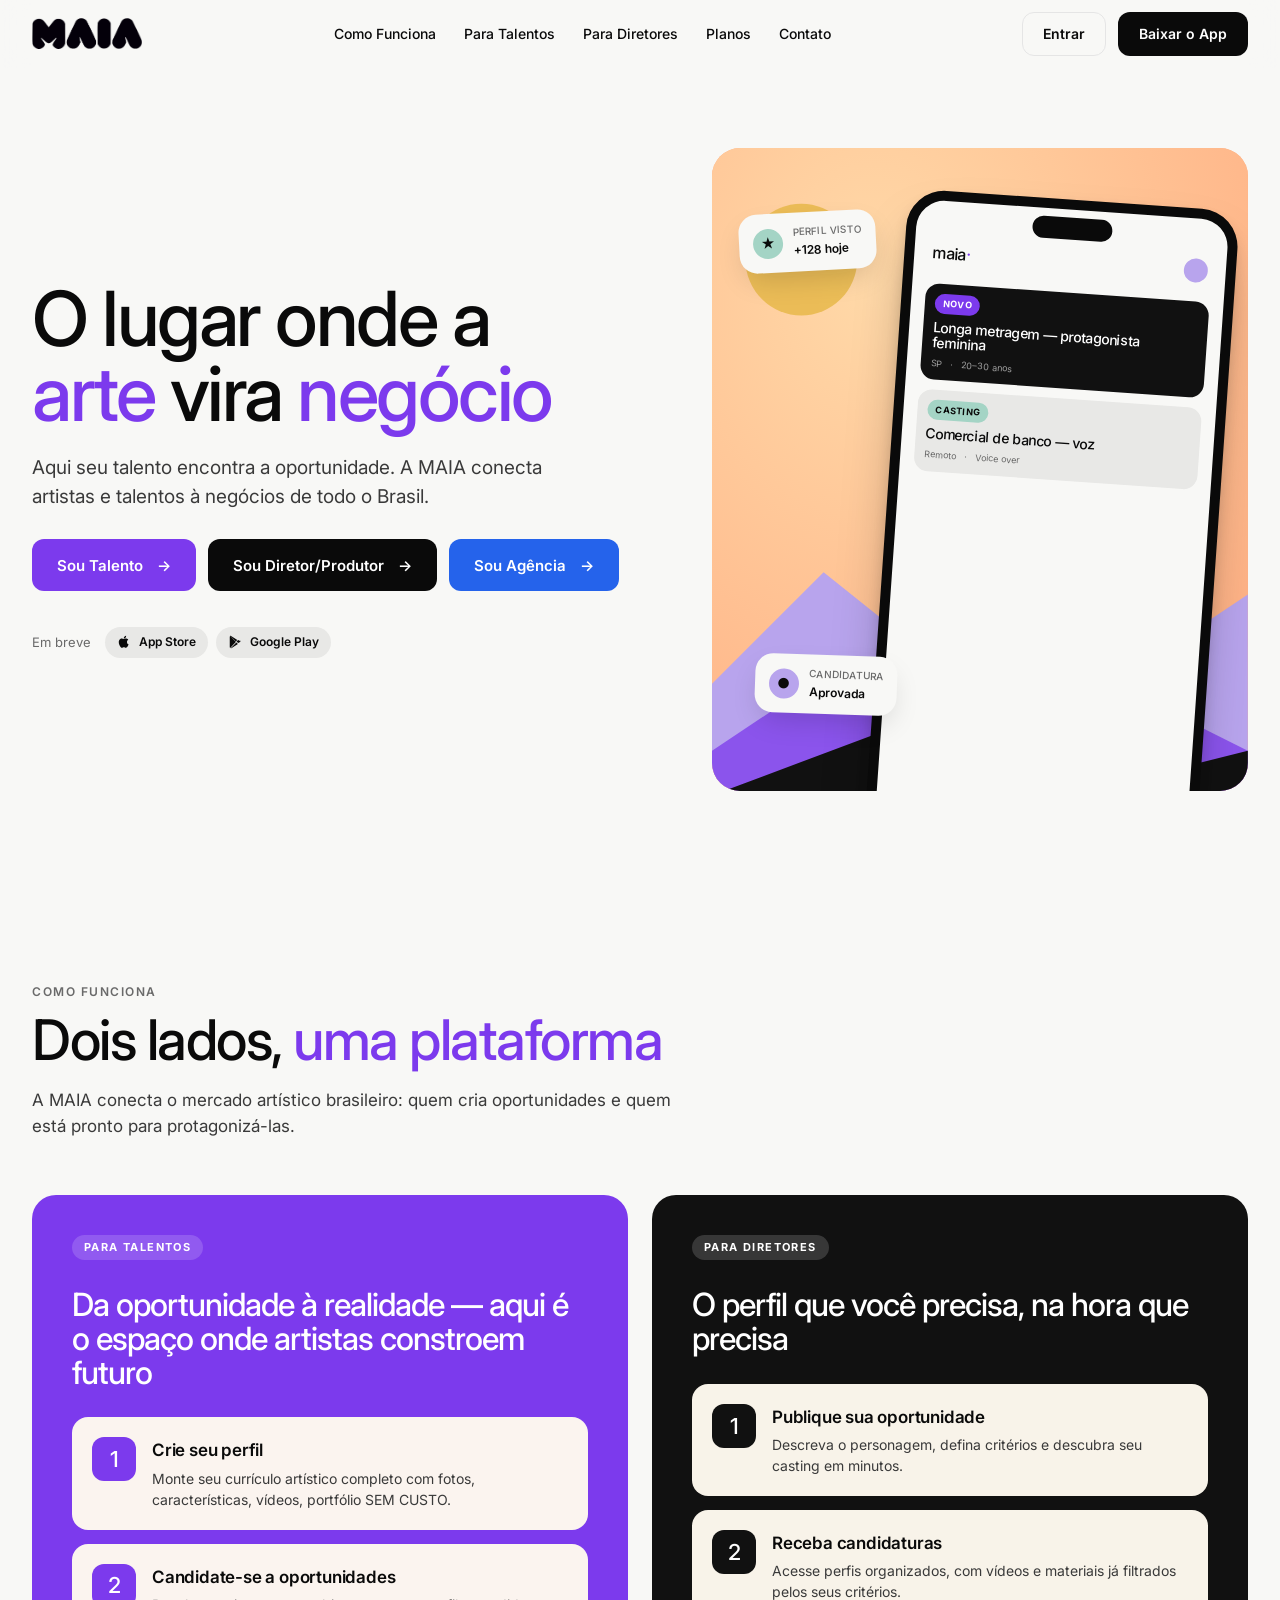
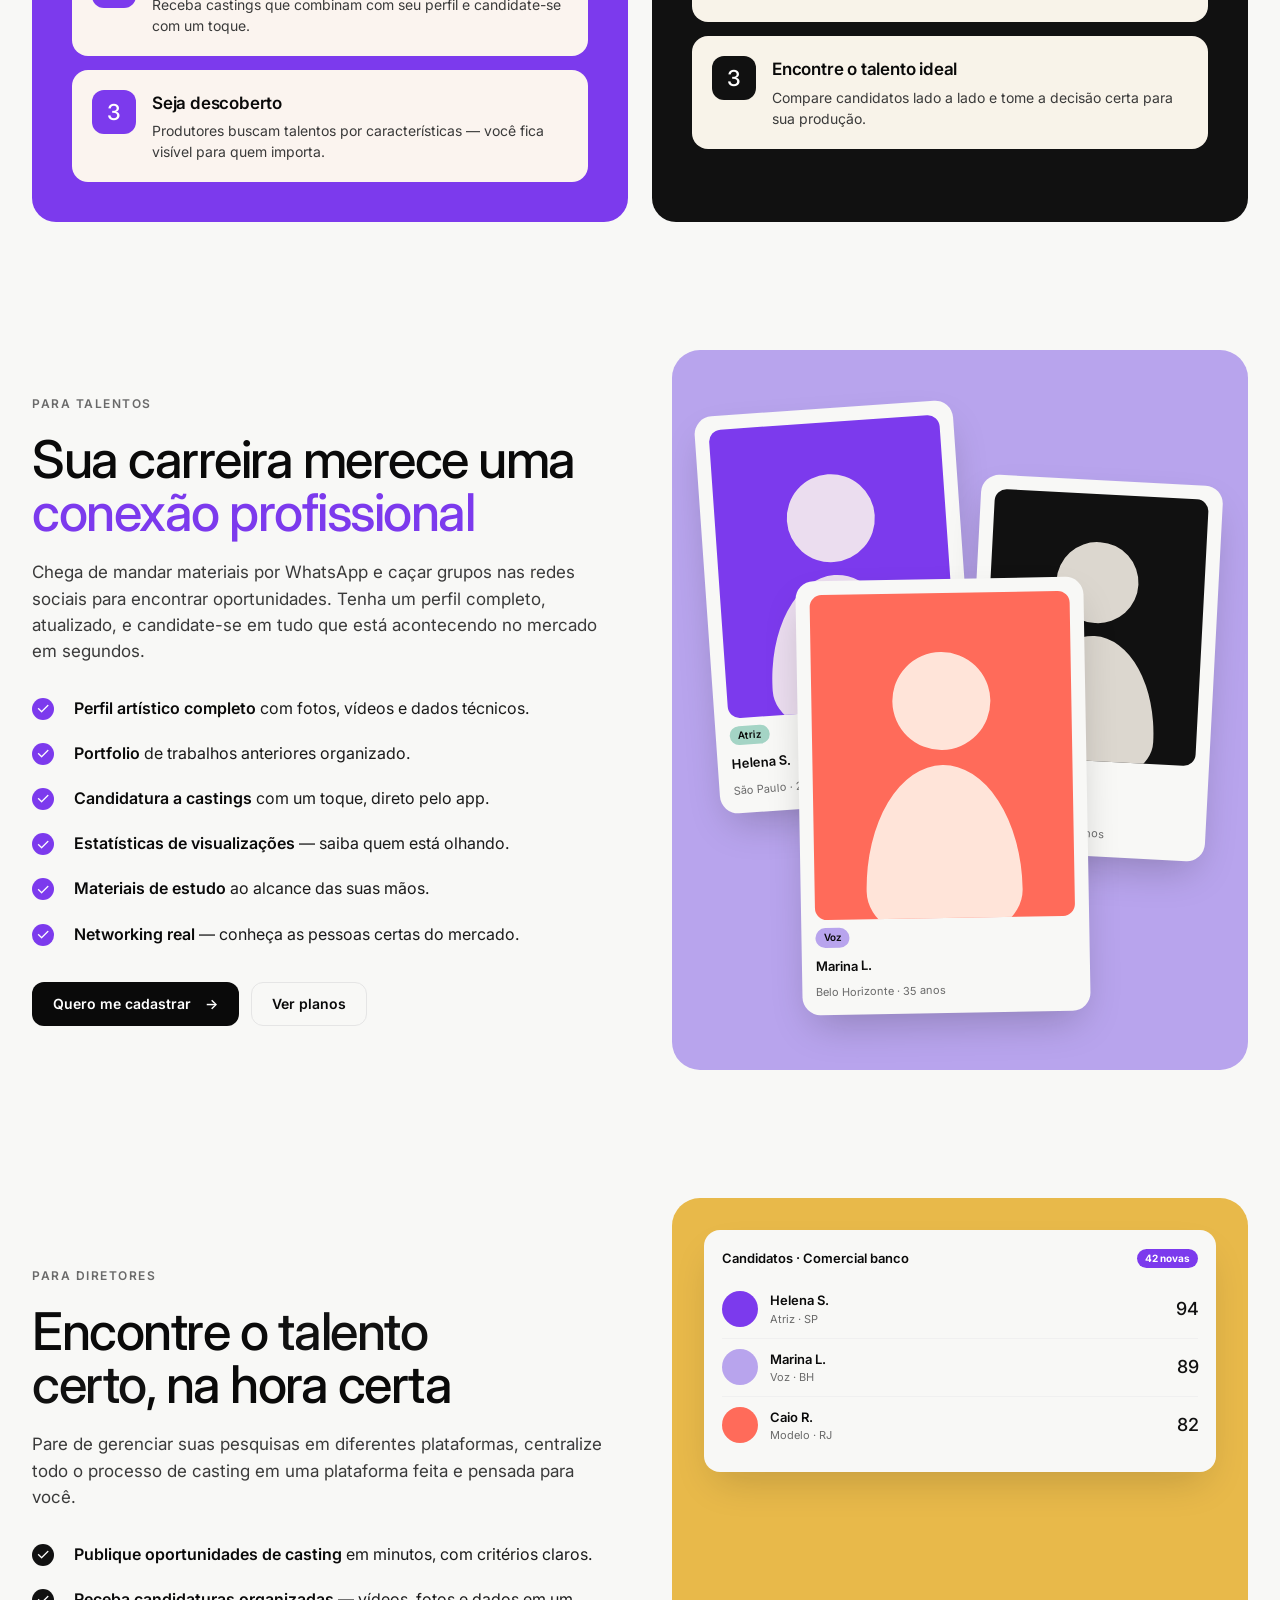
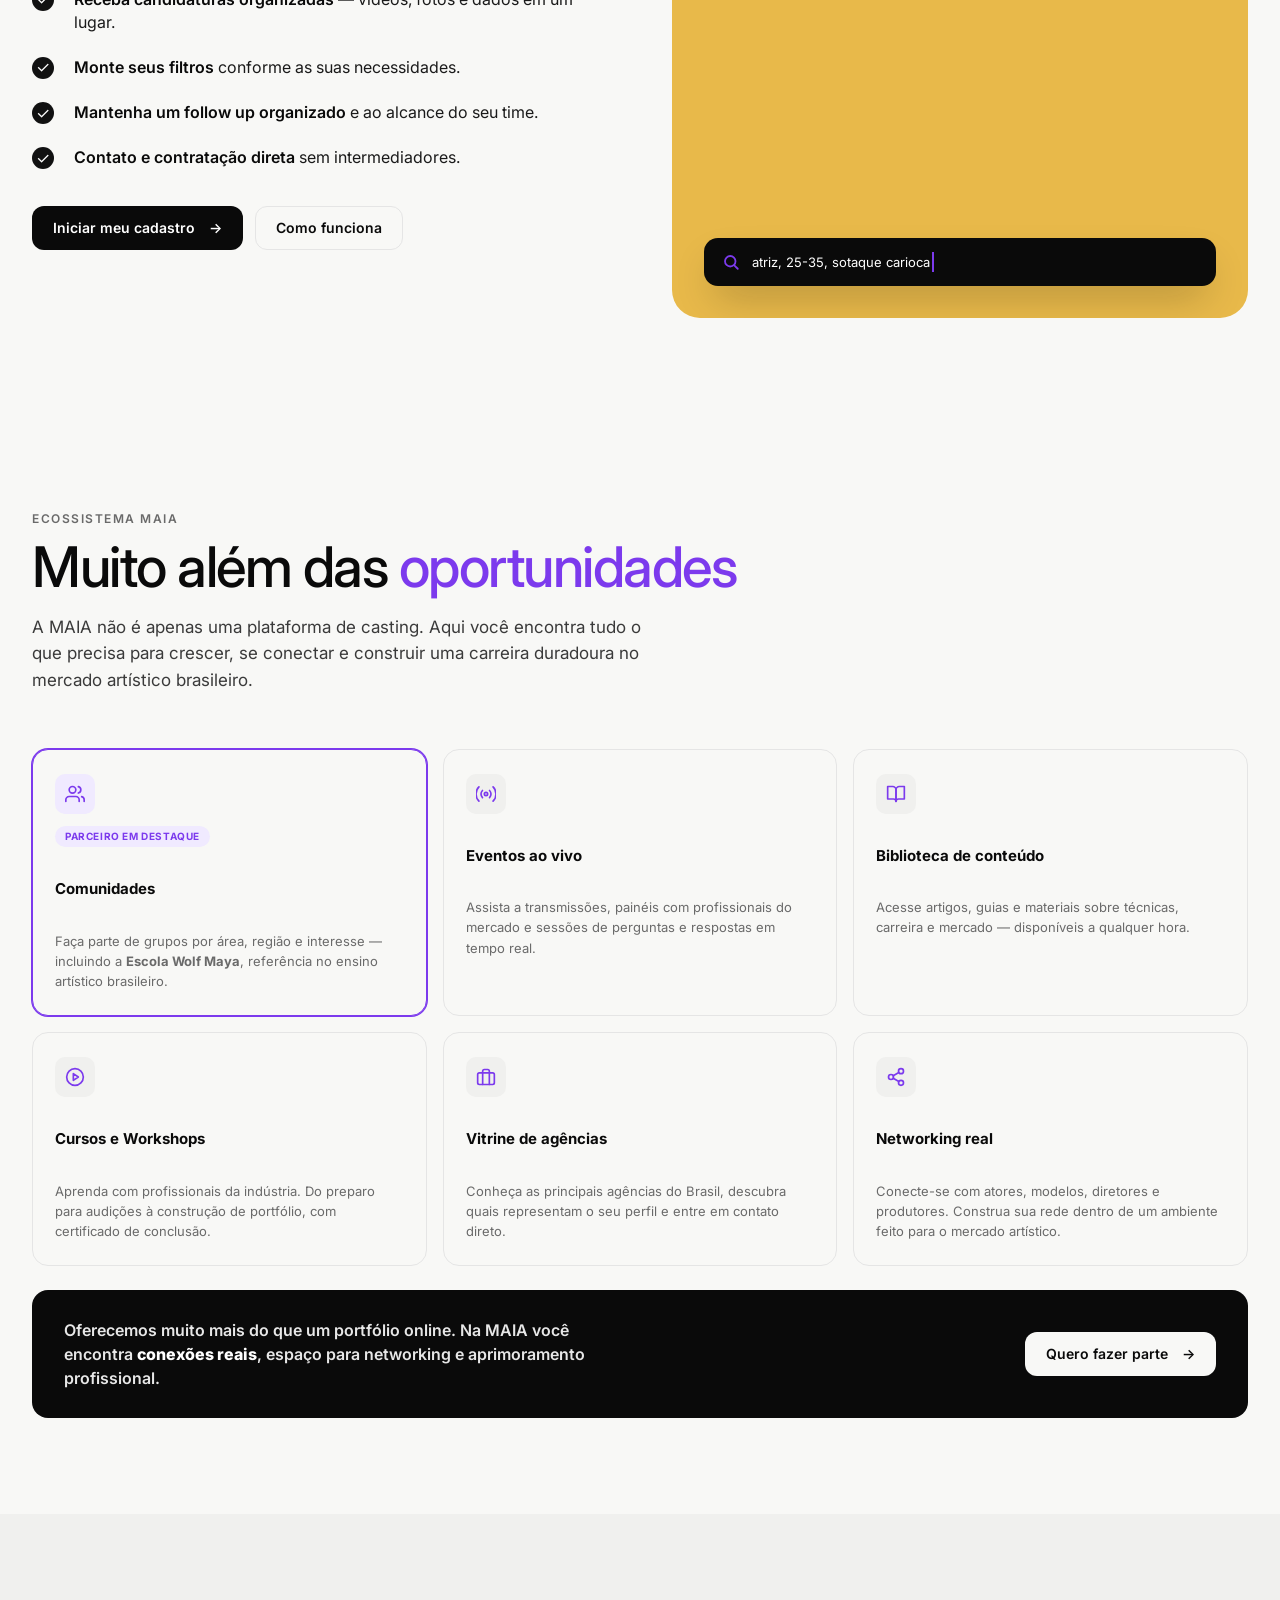
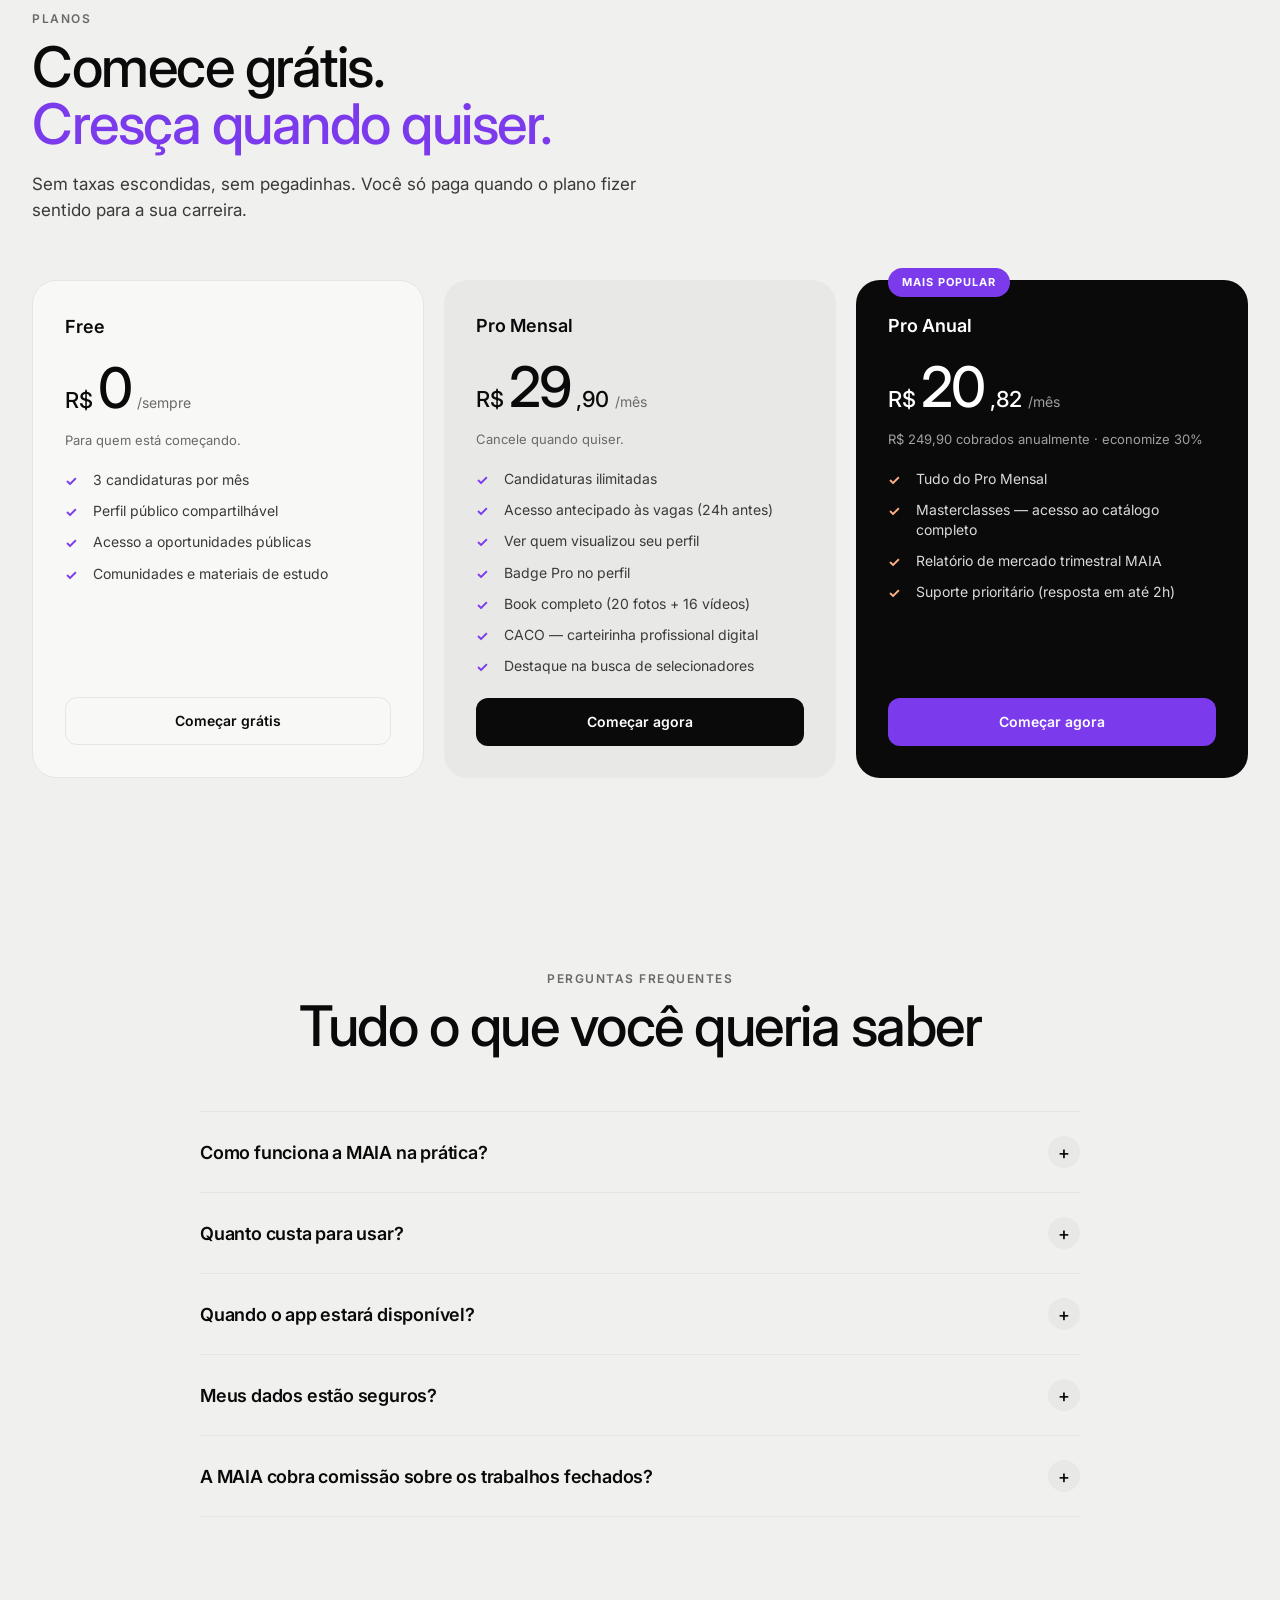
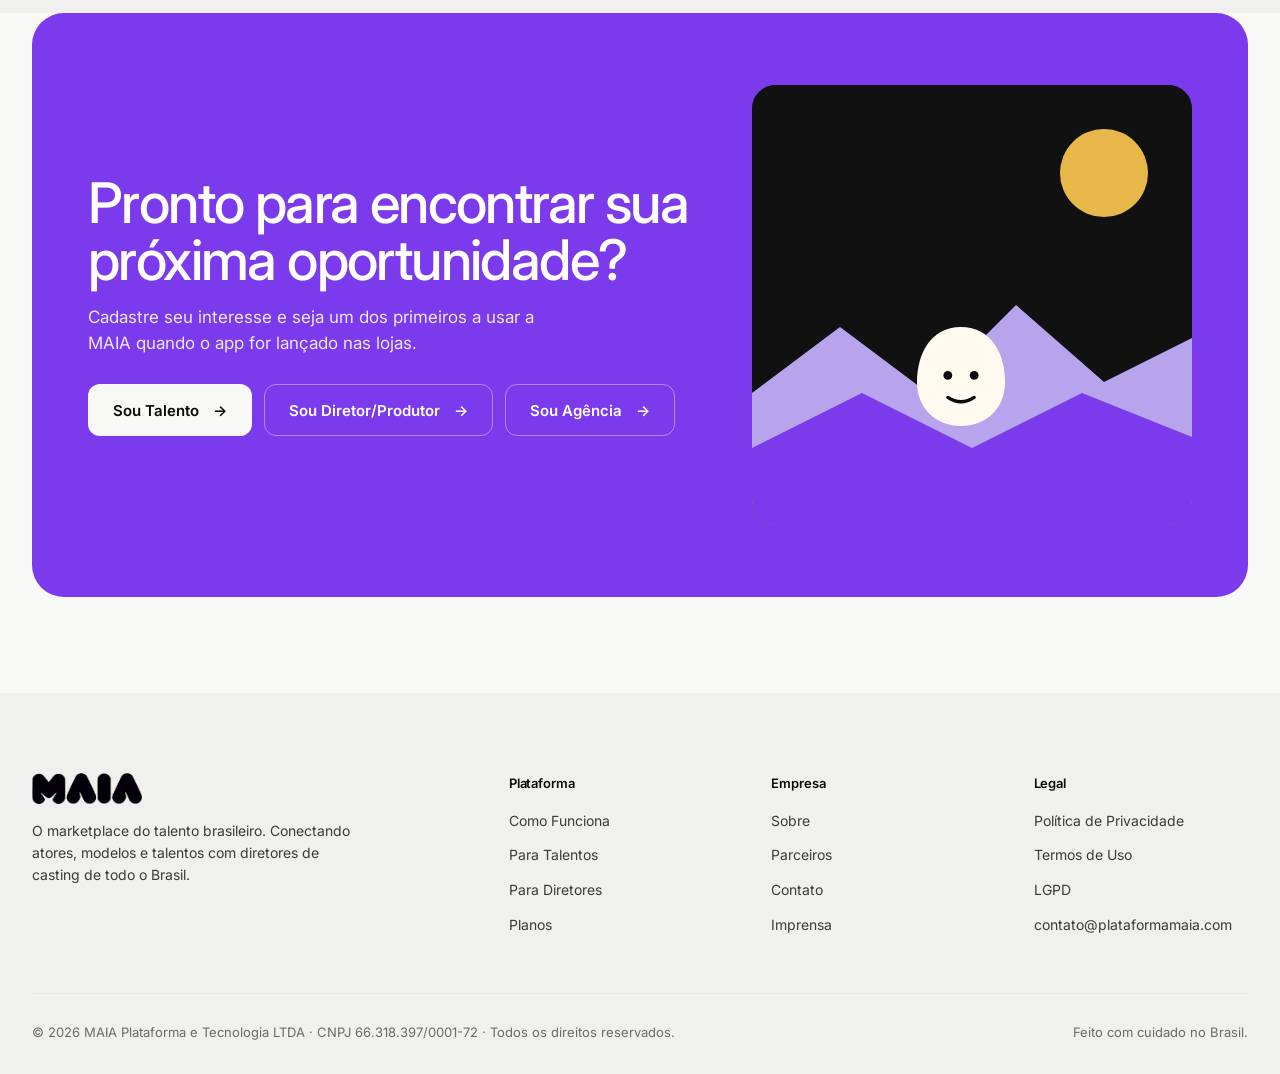
==== commit de7f674b: "feat: seção ecossistema, ajustes de copy e cores dos botões hero - Hero: Sou Talento=roxo, Sou Diret" ====
--- a/index.html
+++ b/index.html
@@ -1066,6 +1066,110 @@
     .hero__eyebrow .dot { animation: none; }
     .hero__art .floater { animation: none; }
     html { scroll-behavior: auto; }
+  }
+
+  /* ---------- btn-blue ---------- */
+  .btn-blue {
+    background: #2563eb;
+    color: #fff;
+  }
+  .btn-blue:hover { filter: brightness(0.93); }
+
+  /* ---------- Ecossistema MAIA ---------- */
+  .eco__grid {
+    display: grid;
+    grid-template-columns: repeat(3, 1fr);
+    gap: 16px;
+    margin-top: 48px;
+  }
+  @media (max-width: 860px) {
+    .eco__grid { grid-template-columns: repeat(2, 1fr); }
+  }
+  @media (max-width: 540px) {
+    .eco__grid { grid-template-columns: 1fr; }
+  }
+  .eco__card {
+    background: var(--canvas);
+    border: 1px solid var(--hairline);
+    border-radius: 16px;
+    padding: 24px 22px;
+    display: flex;
+    flex-direction: column;
+    gap: 12px;
+  }
+  .eco__card--featured {
+    border-color: var(--brand-pink);
+    box-shadow: 0 0 0 1px var(--brand-pink);
+  }
+  .eco__card__icon {
+    width: 40px; height: 40px;
+    border-radius: 10px;
+    background: var(--surface-soft);
+    display: flex;
+    align-items: center;
+    justify-content: center;
+    color: var(--brand-pink);
+  }
+  .eco__card--featured .eco__card__icon {
+    background: #f0eaff;
+  }
+  .eco__card h4 {
+    font-size: 15px;
+    font-weight: 700;
+    color: var(--ink);
+    line-height: 1.3;
+  }
+  .eco__card p {
+    font-size: 13px;
+    color: var(--muted);
+    line-height: 1.55;
+    margin: 0;
+  }
+  .eco__card__tag {
+    display: inline-flex;
+    align-items: center;
+    gap: 5px;
+    font-size: 10px;
+    font-weight: 700;
+    letter-spacing: 0.6px;
+    text-transform: uppercase;
+    color: var(--brand-pink);
+    background: #f0eaff;
+    border-radius: 999px;
+    padding: 3px 10px;
+    align-self: flex-start;
+  }
+  .eco__tagline {
+    margin-top: 24px;
+    background: var(--ink);
+    color: #fff;
+    border-radius: 16px;
+    padding: 28px 32px;
+    display: flex;
+    align-items: center;
+    justify-content: space-between;
+    gap: 24px;
+  }
+  .eco__tagline p {
+    font-size: 16px;
+    font-weight: 600;
+    color: rgba(255,255,255,0.9);
+    line-height: 1.5;
+    margin: 0;
+    max-width: 560px;
+  }
+  .eco__tagline p em {
+    font-style: normal;
+    color: #fff;
+    font-weight: 800;
+  }
+  .eco__tagline a {
+    white-space: nowrap;
+    flex-shrink: 0;
+  }
+  @media (max-width: 640px) {
+    .eco__tagline { flex-direction: column; align-items: flex-start; }
+    .eco__tagline a { width: 100%; justify-content: center; }
   }
 </style>
 </head>
@@ -1111,9 +1215,9 @@
         <h1>O lugar onde a <em>arte</em> vira <em>negócio</em></h1>
         <p class="hero__sub">Aqui seu talento encontra a oportunidade. A MAIA conecta artistas e talentos à negócios de todo o Brasil.</p>
         <div class="hero__ctas">
-          <a class="btn btn-primary btn-arrow" href="#talentos">Sou Talento</a>
-          <a class="btn btn-pink btn-arrow" href="#diretores">Sou Diretor/Produtor</a>
-          <a class="btn btn-secondary btn-arrow" href="./waitlist.html?tipo=agencia">Sou Agência</a>
+          <a class="btn btn-pink btn-arrow" href="#talentos">Sou Talento</a>
+          <a class="btn btn-primary btn-arrow" href="#diretores">Sou Diretor/Produtor</a>
+          <a class="btn btn-blue btn-arrow" href="./waitlist.html?tipo=agencia">Sou Agência</a>
         </div>
         <div class="hero__stores">
           <span>Em breve</span>
@@ -1207,7 +1311,7 @@
       <div class="how__cols">
         <article class="how__col talents reveal">
           <span class="pill-tag">Para talentos</span>
-          <h3>Da oportunidade à realidade</h3>
+          <h3>Da oportunidade à realidade — aqui é o espaço onde artistas constroem futuro</h3>
           <div class="how__steps">
             <div class="how__step">
               <div class="how__step__n">1</div>
@@ -1227,7 +1331,7 @@
               <div class="how__step__n">3</div>
               <div>
                 <h4>Seja descoberto</h4>
-                <p>Diretores buscam talentos por características — você fica visível para quem importa.</p>
+                <p>Produtores buscam talentos por características — você fica visível para quem importa.</p>
               </div>
             </div>
           </div>
@@ -1273,7 +1377,7 @@
         <div class="split__copy reveal">
           <span class="eyebrow">Para talentos</span>
           <h2>Sua carreira merece uma <em>conexão profissional</em></h2>
-          <p style="font-size: 17px; line-height: 1.55; color: var(--body); margin: 0;">Chega de mandar materiais por WhatsApp, caçar grupos nas redes sociais para encontrar oportunidades. Tenha um perfil completo, atualizado, e candidate-se em tudo que está acontecendo no mercado em segundos.</p>
+          <p style="font-size: 17px; line-height: 1.55; color: var(--body); margin: 0;">Chega de mandar materiais por WhatsApp e caçar grupos nas redes sociais para encontrar oportunidades. Tenha um perfil completo, atualizado, e candidate-se em tudo que está acontecendo no mercado em segundos.</p>
           <ul class="split__features">
             <li><span class="check">✓</span><span><b>Perfil artístico completo</b> com fotos, vídeos e dados técnicos.</span></li>
             <li><span class="check">✓</span><span><b>Portfolio</b> de trabalhos anteriores organizado.</span></li>
@@ -1328,7 +1432,7 @@
             <li><span class="check">✓</span><span><b>Publique oportunidades de casting</b> em minutos, com critérios claros.</span></li>
             <li><span class="check">✓</span><span><b>Receba candidaturas organizadas</b> — vídeos, fotos e dados em um lugar.</span></li>
             <li><span class="check">✓</span><span><b>Monte seus filtros</b> conforme as suas necessidades.</span></li>
-            <li><span class="check">✓</span><span><b>Mantenha o follow up organizado</b> e ao alcance do seu time.</span></li>
+            <li><span class="check">✓</span><span><b>Mantenha um follow up organizado</b> e ao alcance do seu time.</span></li>
             <li><span class="check">✓</span><span><b>Contato e contratação direta</b> sem intermediadores.</span></li>
           </ul>
           <div style="display: flex; gap: 12px; margin-top: 12px; flex-wrap: wrap;">
@@ -1372,6 +1476,77 @@
             </div>
           </div>
         </div>
+      </div>
+    </div>
+  </section>
+
+  <!-- ============================================================
+       ECOSSISTEMA MAIA
+       ============================================================ -->
+  <section class="band" id="ecossistema">
+    <div class="wrap">
+      <div class="section__head reveal">
+        <span class="eyebrow">Ecossistema MAIA</span>
+        <h2>Muito além das <em>oportunidades</em></h2>
+        <p>A MAIA não é apenas uma plataforma de casting. Aqui você encontra tudo o que precisa para crescer, se conectar e construir uma carreira duradoura no mercado artístico brasileiro.</p>
+      </div>
+
+      <div class="eco__grid">
+
+        <div class="eco__card eco__card--featured reveal">
+          <div class="eco__card__icon">
+            <svg width="20" height="20" viewBox="0 0 24 24" fill="none" stroke="currentColor" stroke-width="2" stroke-linecap="round" stroke-linejoin="round"><path d="M17 21v-2a4 4 0 0 0-4-4H5a4 4 0 0 0-4 4v2"/><circle cx="9" cy="7" r="4"/><path d="M23 21v-2a4 4 0 0 0-3-3.87"/><path d="M16 3.13a4 4 0 0 1 0 7.75"/></svg>
+          </div>
+          <span class="eco__card__tag">Parceiro em destaque</span>
+          <h4>Comunidades</h4>
+          <p>Faça parte de grupos por área, região e interesse — incluindo a <strong>Escola Wolf Maya</strong>, referência no ensino artístico brasileiro.</p>
+        </div>
+
+        <div class="eco__card reveal">
+          <div class="eco__card__icon">
+            <svg width="20" height="20" viewBox="0 0 24 24" fill="none" stroke="currentColor" stroke-width="2" stroke-linecap="round" stroke-linejoin="round"><circle cx="12" cy="12" r="2"/><path d="M16.24 7.76a6 6 0 0 1 0 8.49"/><path d="M7.76 7.76a6 6 0 0 0 0 8.49"/><path d="M20.49 3.51a12 12 0 0 1 0 16.98"/><path d="M3.51 3.51a12 12 0 0 0 0 16.98"/></svg>
+          </div>
+          <h4>Eventos ao vivo</h4>
+          <p>Assista a transmissões, painéis com profissionais do mercado e sessões de perguntas e respostas em tempo real.</p>
+        </div>
+
+        <div class="eco__card reveal">
+          <div class="eco__card__icon">
+            <svg width="20" height="20" viewBox="0 0 24 24" fill="none" stroke="currentColor" stroke-width="2" stroke-linecap="round" stroke-linejoin="round"><path d="M2 3h6a4 4 0 0 1 4 4v14a3 3 0 0 0-3-3H2z"/><path d="M22 3h-6a4 4 0 0 0-4 4v14a3 3 0 0 1 3-3h7z"/></svg>
+          </div>
+          <h4>Biblioteca de conteúdo</h4>
+          <p>Acesse artigos, guias e materiais sobre técnicas, carreira e mercado — disponíveis a qualquer hora.</p>
+        </div>
+
+        <div class="eco__card reveal">
+          <div class="eco__card__icon">
+            <svg width="20" height="20" viewBox="0 0 24 24" fill="none" stroke="currentColor" stroke-width="2" stroke-linecap="round" stroke-linejoin="round"><circle cx="12" cy="12" r="10"/><polygon points="10 8 16 12 10 16 10 8"/></svg>
+          </div>
+          <h4>Cursos e Workshops</h4>
+          <p>Aprenda com profissionais da indústria. Do preparo para audições à construção de portfólio, com certificado de conclusão.</p>
+        </div>
+
+        <div class="eco__card reveal">
+          <div class="eco__card__icon">
+            <svg width="20" height="20" viewBox="0 0 24 24" fill="none" stroke="currentColor" stroke-width="2" stroke-linecap="round" stroke-linejoin="round"><rect x="2" y="7" width="20" height="14" rx="2" ry="2"/><path d="M16 21V5a2 2 0 0 0-2-2h-4a2 2 0 0 0-2 2v16"/></svg>
+          </div>
+          <h4>Vitrine de agências</h4>
+          <p>Conheça as principais agências do Brasil, descubra quais representam o seu perfil e entre em contato direto.</p>
+        </div>
+
+        <div class="eco__card reveal">
+          <div class="eco__card__icon">
+            <svg width="20" height="20" viewBox="0 0 24 24" fill="none" stroke="currentColor" stroke-width="2" stroke-linecap="round" stroke-linejoin="round"><circle cx="18" cy="5" r="3"/><circle cx="6" cy="12" r="3"/><circle cx="18" cy="19" r="3"/><line x1="8.59" y1="13.51" x2="15.42" y2="17.49"/><line x1="15.41" y1="6.51" x2="8.59" y2="10.49"/></svg>
+          </div>
+          <h4>Networking real</h4>
+          <p>Conecte-se com atores, modelos, diretores e produtores. Construa sua rede dentro de um ambiente feito para o mercado artístico.</p>
+        </div>
+
+      </div>
+
+      <div class="eco__tagline reveal">
+        <p>Oferecemos muito mais do que um portfólio online. Na MAIA você encontra <em>conexões reais</em>, espaço para networking e aprimoramento profissional.</p>
+        <a class="btn btn-on-color btn-arrow" href="./waitlist.html?tipo=talento">Quero fazer parte</a>
       </div>
     </div>
   </section>
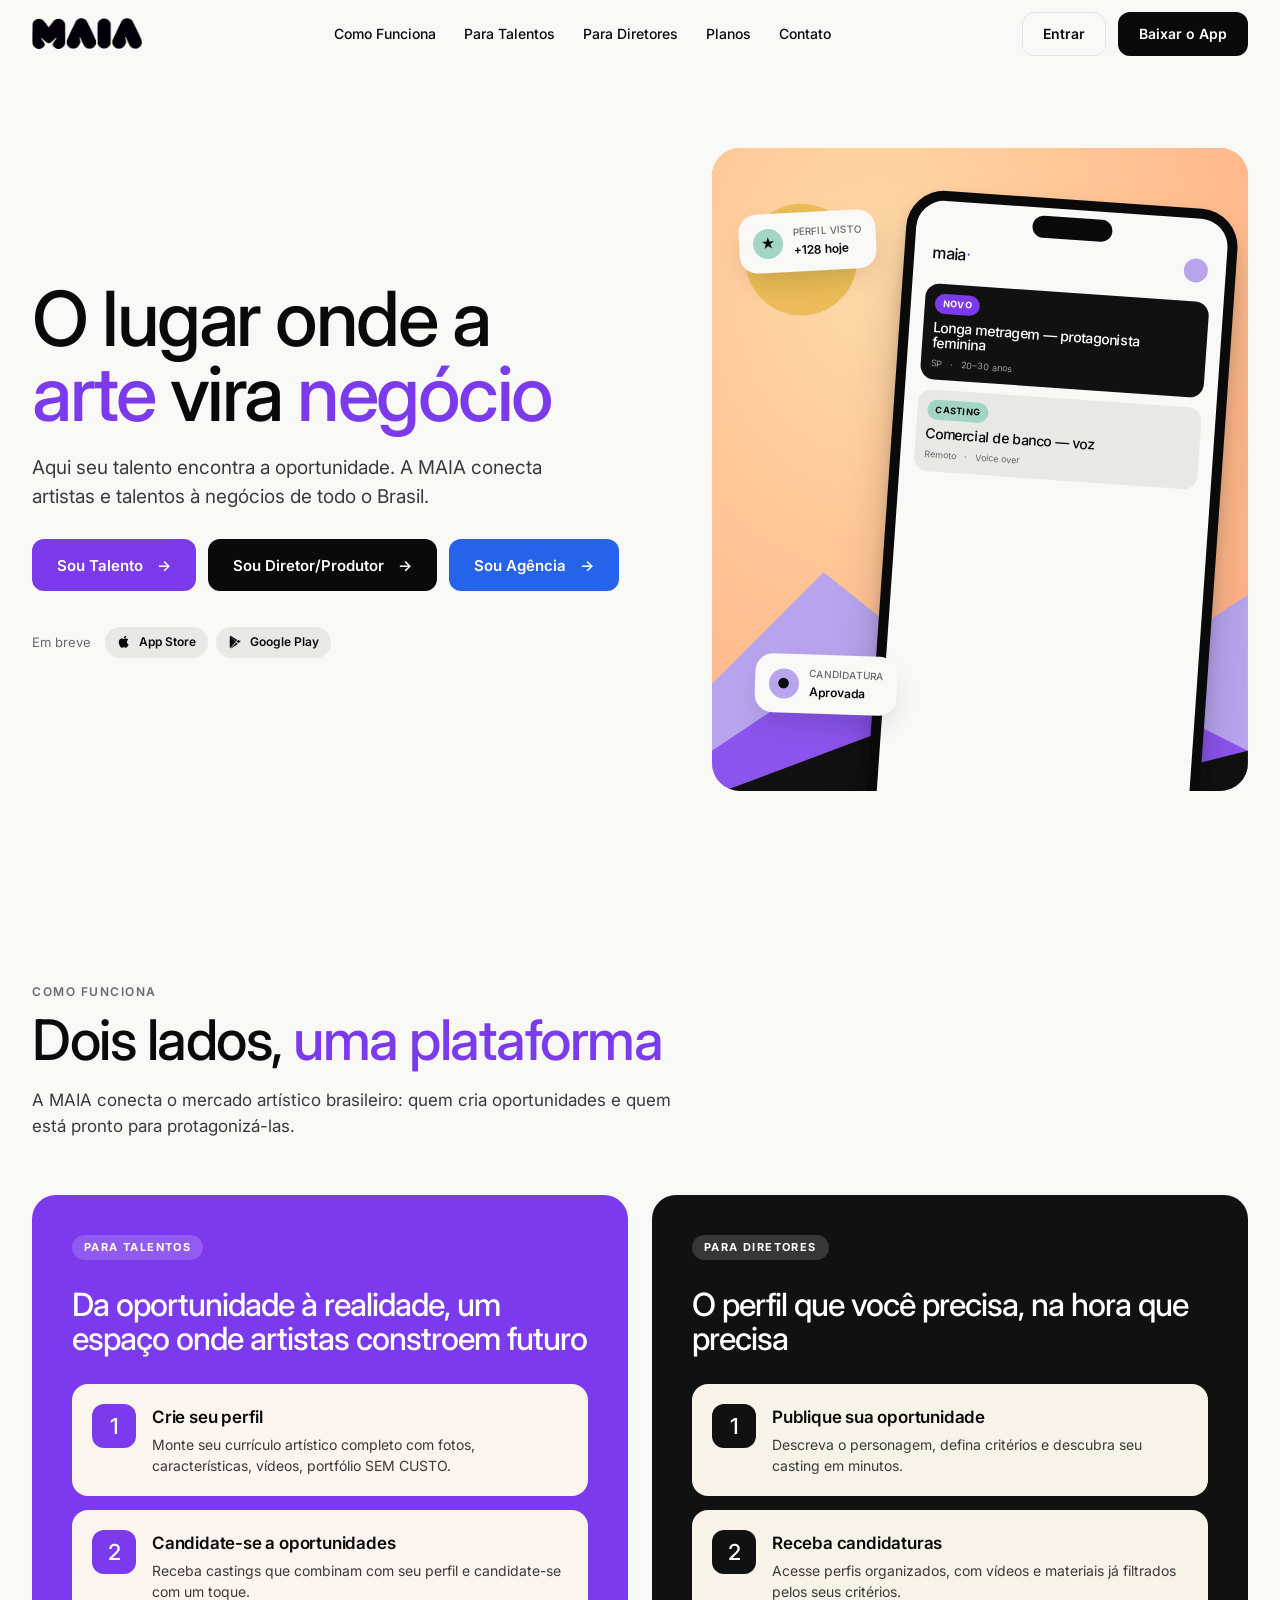
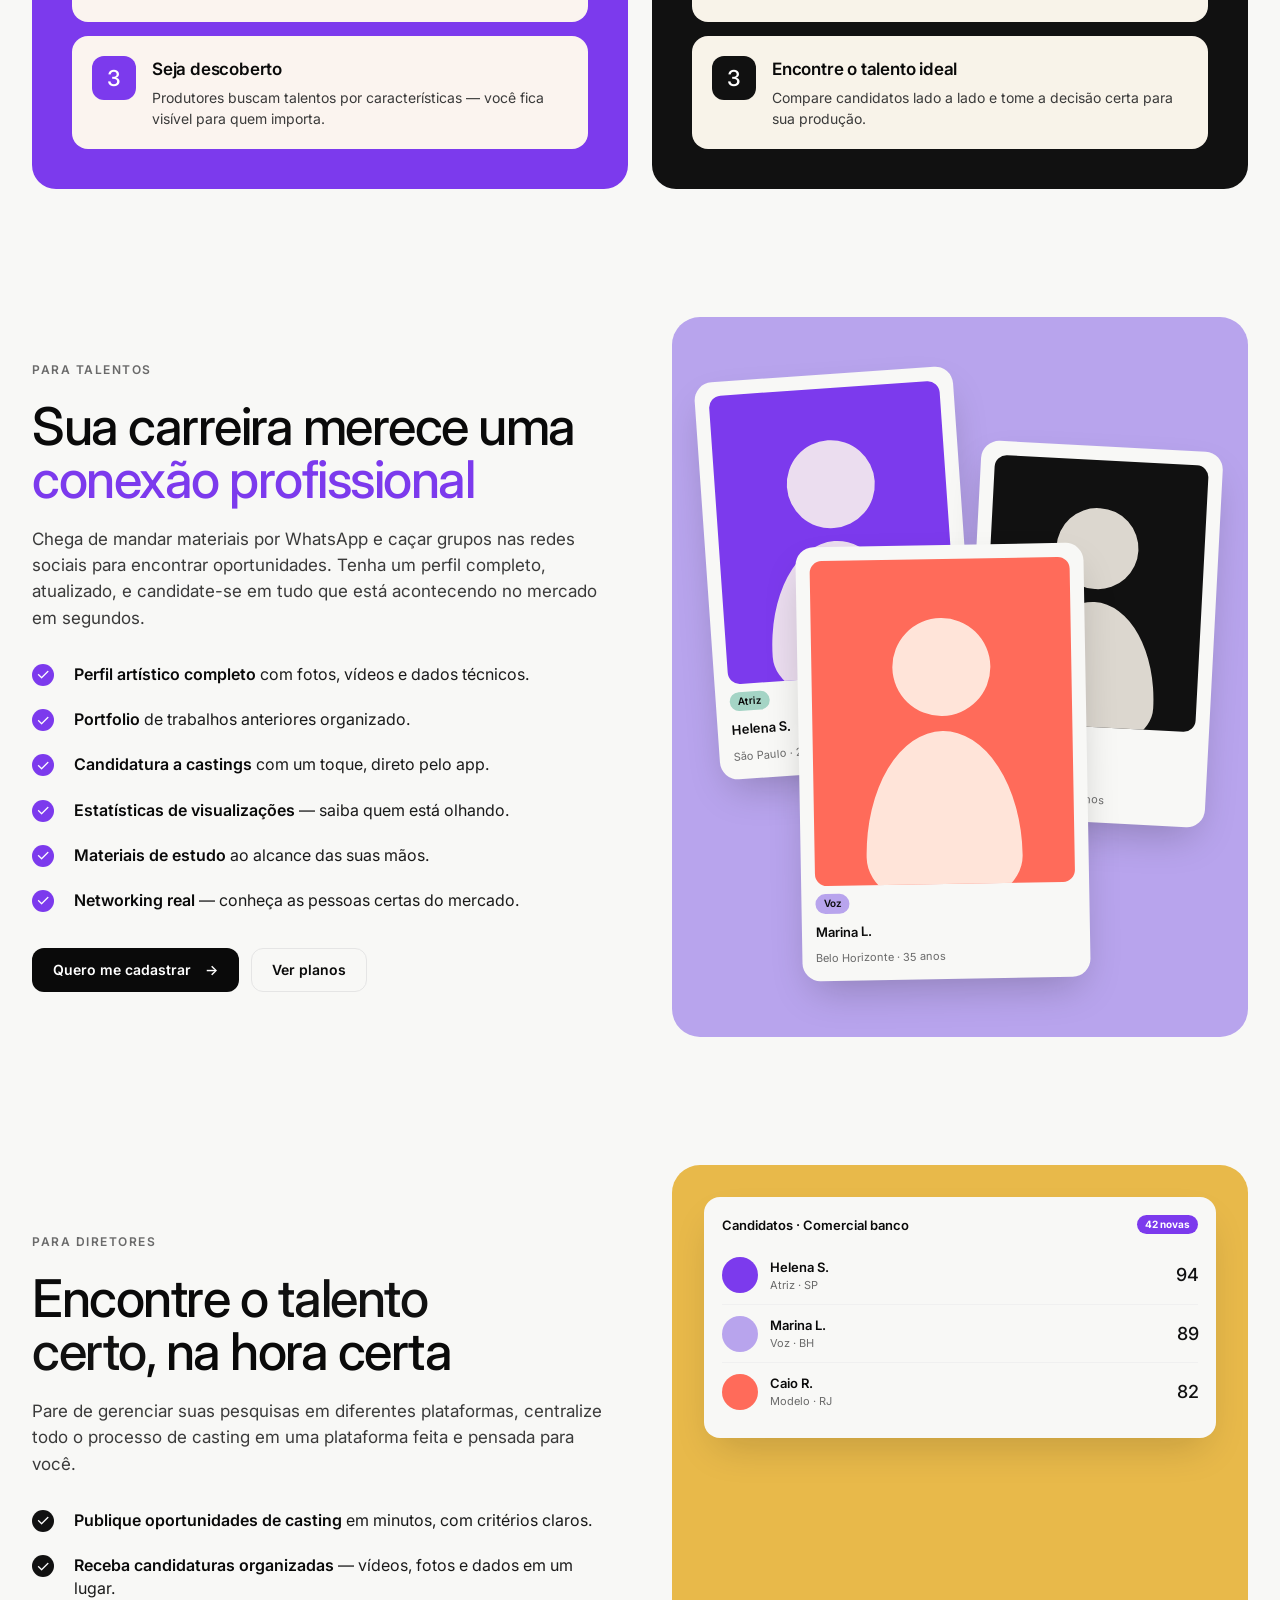
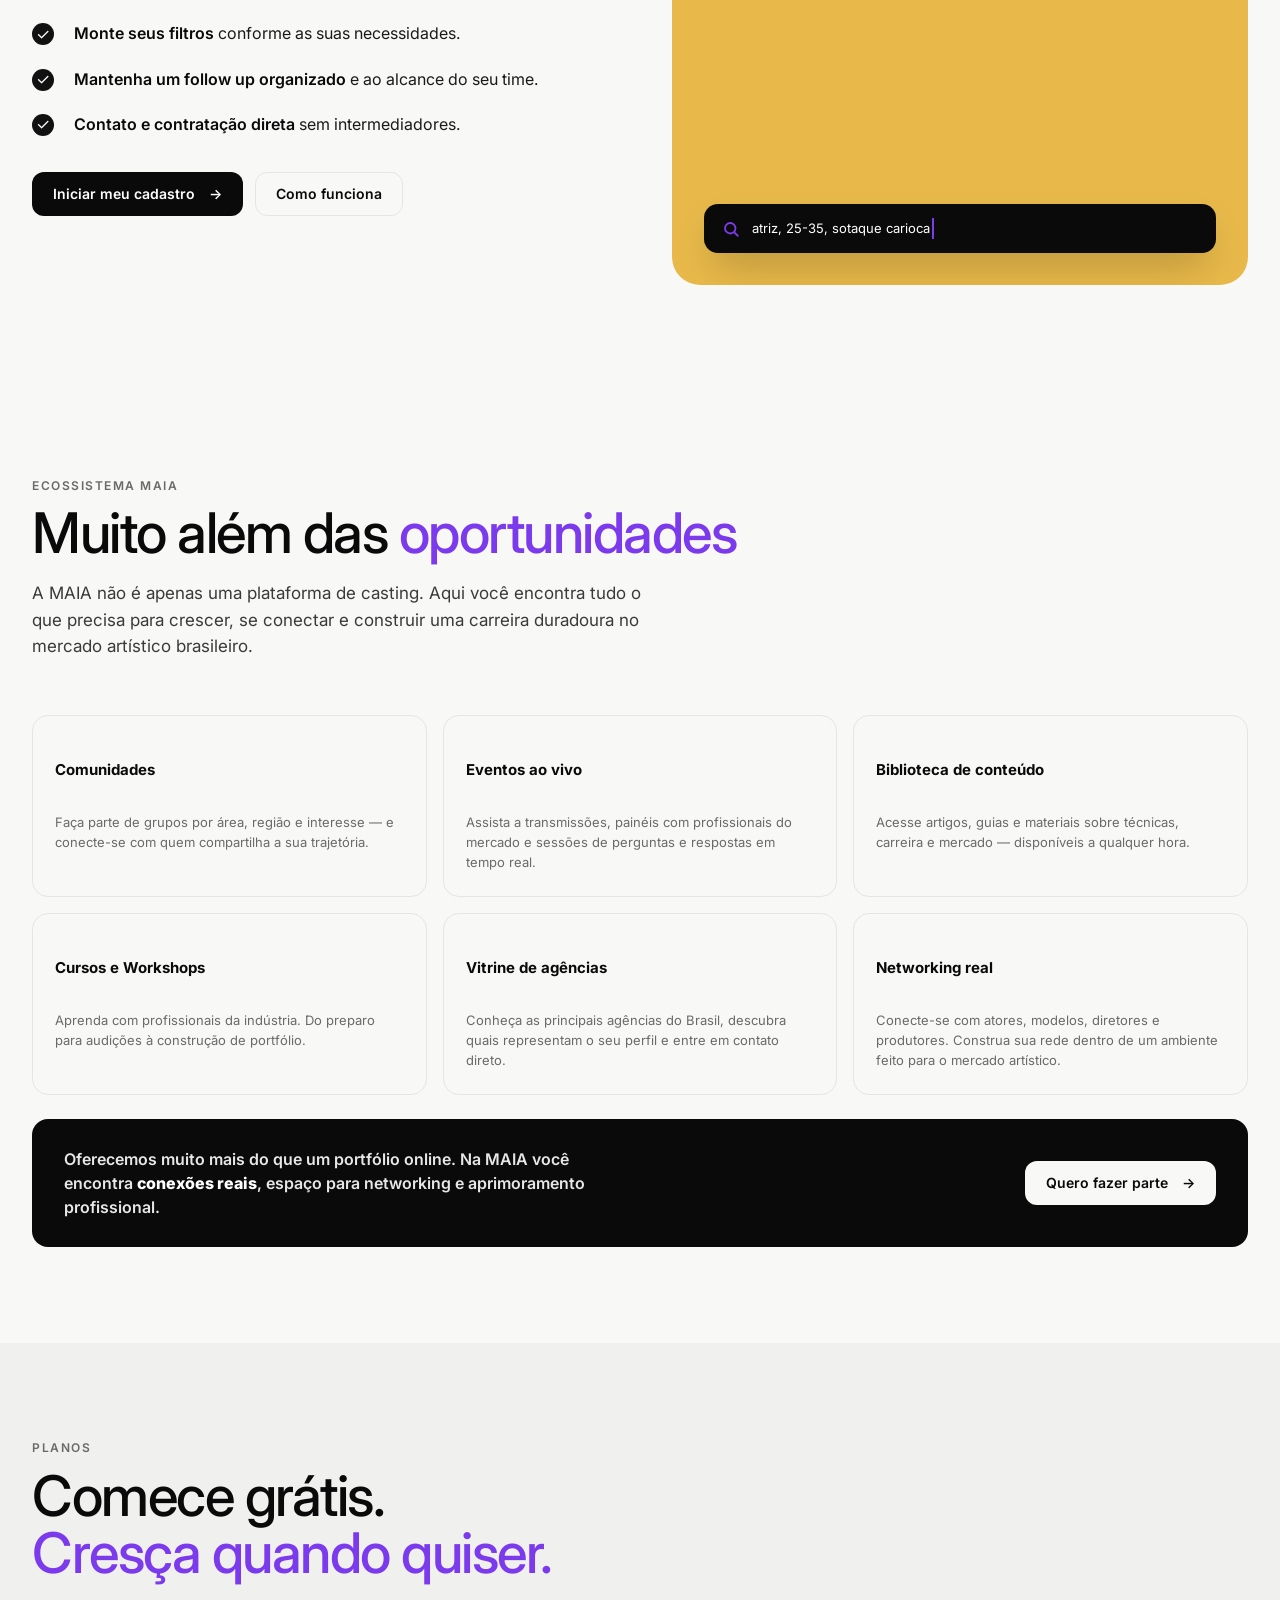
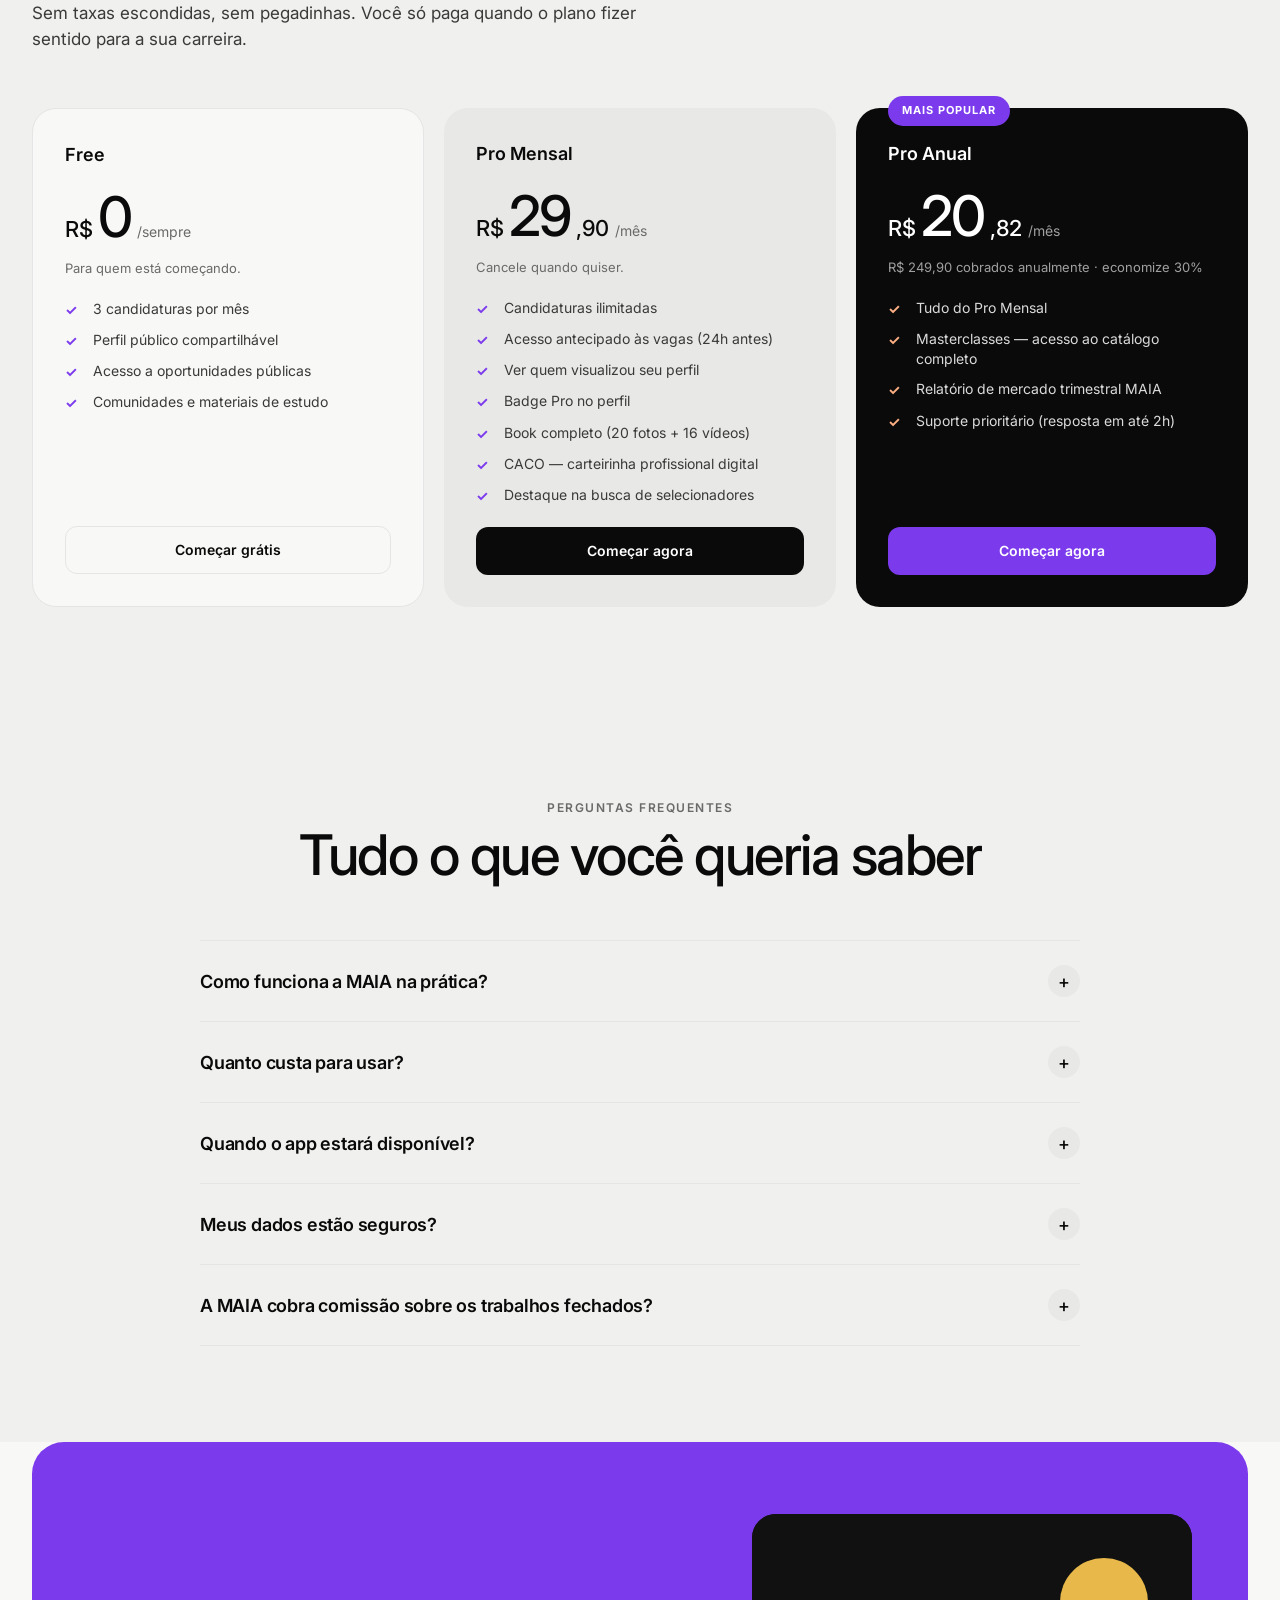
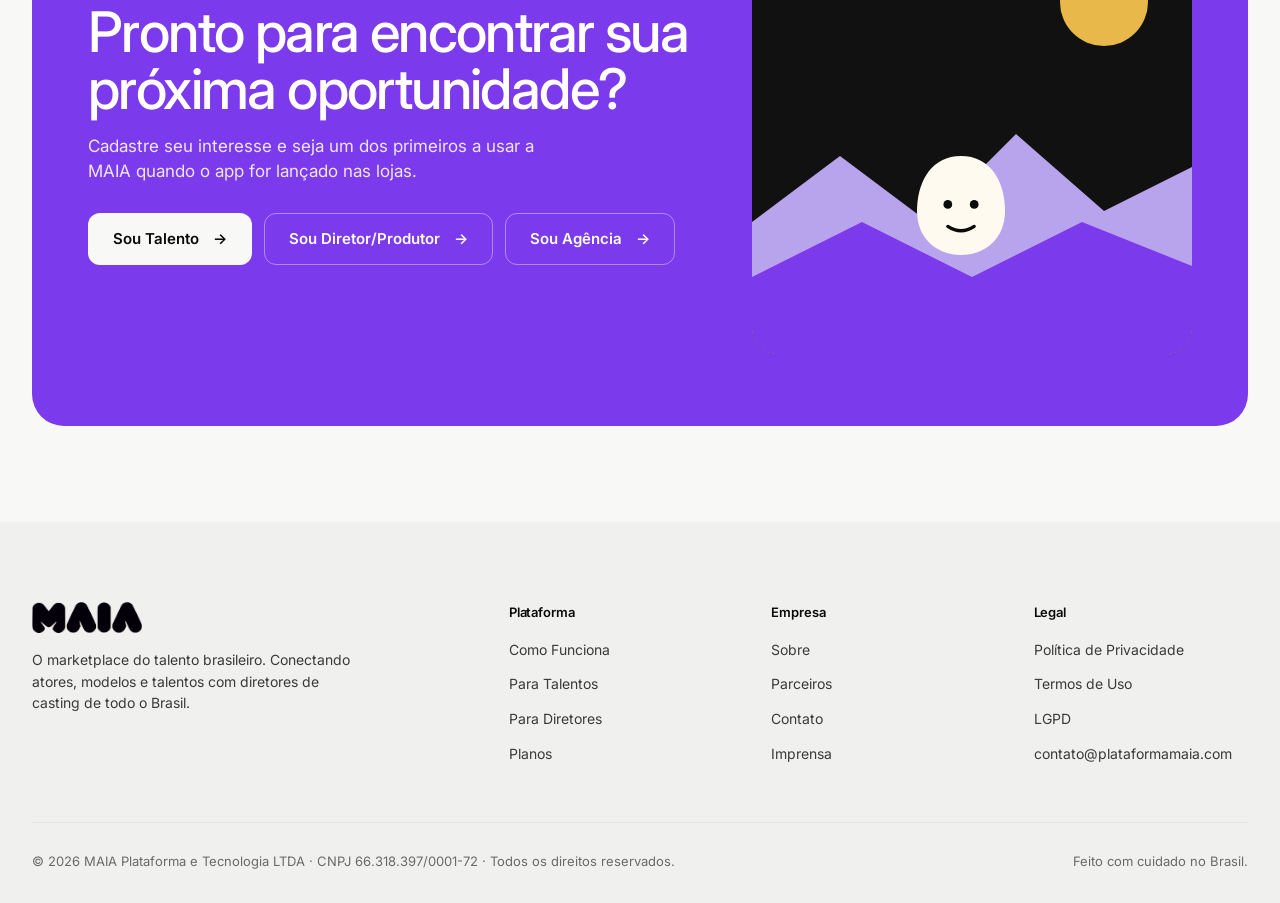
==== commit 651bf1de: "fix: título da coluna talentos com vírgula; eco grid sem ícones/tag/Escola Wolf Maya Co-Authored-By:" ====
--- a/index.html
+++ b/index.html
@@ -1311,7 +1311,7 @@
       <div class="how__cols">
         <article class="how__col talents reveal">
           <span class="pill-tag">Para talentos</span>
-          <h3>Da oportunidade à realidade — aqui é o espaço onde artistas constroem futuro</h3>
+          <h3>Da oportunidade à realidade, um espaço onde artistas constroem futuro</h3>
           <div class="how__steps">
             <div class="how__step">
               <div class="how__step__n">1</div>
@@ -1493,51 +1493,32 @@
 
       <div class="eco__grid">
 
-        <div class="eco__card eco__card--featured reveal">
-          <div class="eco__card__icon">
-            <svg width="20" height="20" viewBox="0 0 24 24" fill="none" stroke="currentColor" stroke-width="2" stroke-linecap="round" stroke-linejoin="round"><path d="M17 21v-2a4 4 0 0 0-4-4H5a4 4 0 0 0-4 4v2"/><circle cx="9" cy="7" r="4"/><path d="M23 21v-2a4 4 0 0 0-3-3.87"/><path d="M16 3.13a4 4 0 0 1 0 7.75"/></svg>
-          </div>
-          <span class="eco__card__tag">Parceiro em destaque</span>
+        <div class="eco__card reveal">
           <h4>Comunidades</h4>
-          <p>Faça parte de grupos por área, região e interesse — incluindo a <strong>Escola Wolf Maya</strong>, referência no ensino artístico brasileiro.</p>
+          <p>Faça parte de grupos por área, região e interesse — e conecte-se com quem compartilha a sua trajetória.</p>
         </div>
 
         <div class="eco__card reveal">
-          <div class="eco__card__icon">
-            <svg width="20" height="20" viewBox="0 0 24 24" fill="none" stroke="currentColor" stroke-width="2" stroke-linecap="round" stroke-linejoin="round"><circle cx="12" cy="12" r="2"/><path d="M16.24 7.76a6 6 0 0 1 0 8.49"/><path d="M7.76 7.76a6 6 0 0 0 0 8.49"/><path d="M20.49 3.51a12 12 0 0 1 0 16.98"/><path d="M3.51 3.51a12 12 0 0 0 0 16.98"/></svg>
-          </div>
           <h4>Eventos ao vivo</h4>
           <p>Assista a transmissões, painéis com profissionais do mercado e sessões de perguntas e respostas em tempo real.</p>
         </div>
 
         <div class="eco__card reveal">
-          <div class="eco__card__icon">
-            <svg width="20" height="20" viewBox="0 0 24 24" fill="none" stroke="currentColor" stroke-width="2" stroke-linecap="round" stroke-linejoin="round"><path d="M2 3h6a4 4 0 0 1 4 4v14a3 3 0 0 0-3-3H2z"/><path d="M22 3h-6a4 4 0 0 0-4 4v14a3 3 0 0 1 3-3h7z"/></svg>
-          </div>
           <h4>Biblioteca de conteúdo</h4>
           <p>Acesse artigos, guias e materiais sobre técnicas, carreira e mercado — disponíveis a qualquer hora.</p>
         </div>
 
         <div class="eco__card reveal">
-          <div class="eco__card__icon">
-            <svg width="20" height="20" viewBox="0 0 24 24" fill="none" stroke="currentColor" stroke-width="2" stroke-linecap="round" stroke-linejoin="round"><circle cx="12" cy="12" r="10"/><polygon points="10 8 16 12 10 16 10 8"/></svg>
-          </div>
           <h4>Cursos e Workshops</h4>
-          <p>Aprenda com profissionais da indústria. Do preparo para audições à construção de portfólio, com certificado de conclusão.</p>
+          <p>Aprenda com profissionais da indústria. Do preparo para audições à construção de portfólio.</p>
         </div>
 
         <div class="eco__card reveal">
-          <div class="eco__card__icon">
-            <svg width="20" height="20" viewBox="0 0 24 24" fill="none" stroke="currentColor" stroke-width="2" stroke-linecap="round" stroke-linejoin="round"><rect x="2" y="7" width="20" height="14" rx="2" ry="2"/><path d="M16 21V5a2 2 0 0 0-2-2h-4a2 2 0 0 0-2 2v16"/></svg>
-          </div>
           <h4>Vitrine de agências</h4>
           <p>Conheça as principais agências do Brasil, descubra quais representam o seu perfil e entre em contato direto.</p>
         </div>
 
         <div class="eco__card reveal">
-          <div class="eco__card__icon">
-            <svg width="20" height="20" viewBox="0 0 24 24" fill="none" stroke="currentColor" stroke-width="2" stroke-linecap="round" stroke-linejoin="round"><circle cx="18" cy="5" r="3"/><circle cx="6" cy="12" r="3"/><circle cx="18" cy="19" r="3"/><line x1="8.59" y1="13.51" x2="15.42" y2="17.49"/><line x1="15.41" y1="6.51" x2="8.59" y2="10.49"/></svg>
-          </div>
           <h4>Networking real</h4>
           <p>Conecte-se com atores, modelos, diretores e produtores. Construa sua rede dentro de um ambiente feito para o mercado artístico.</p>
         </div>
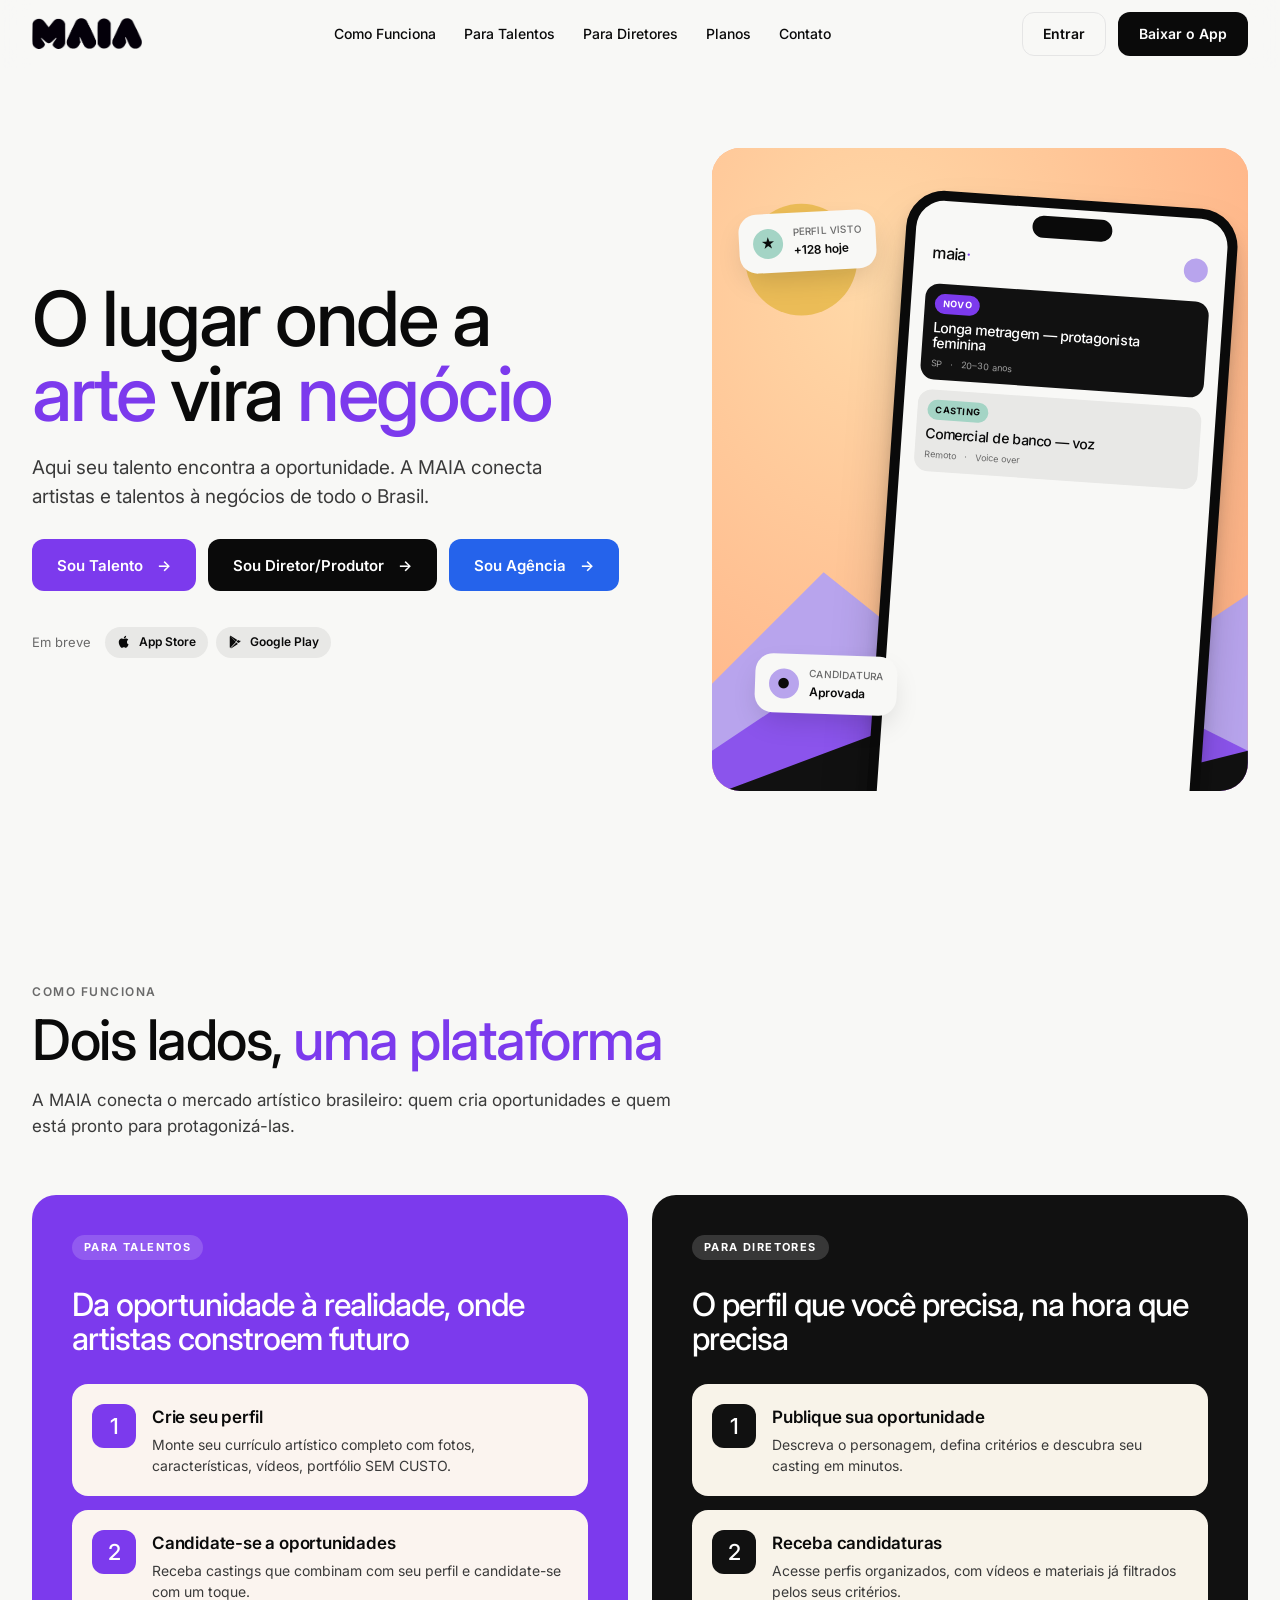
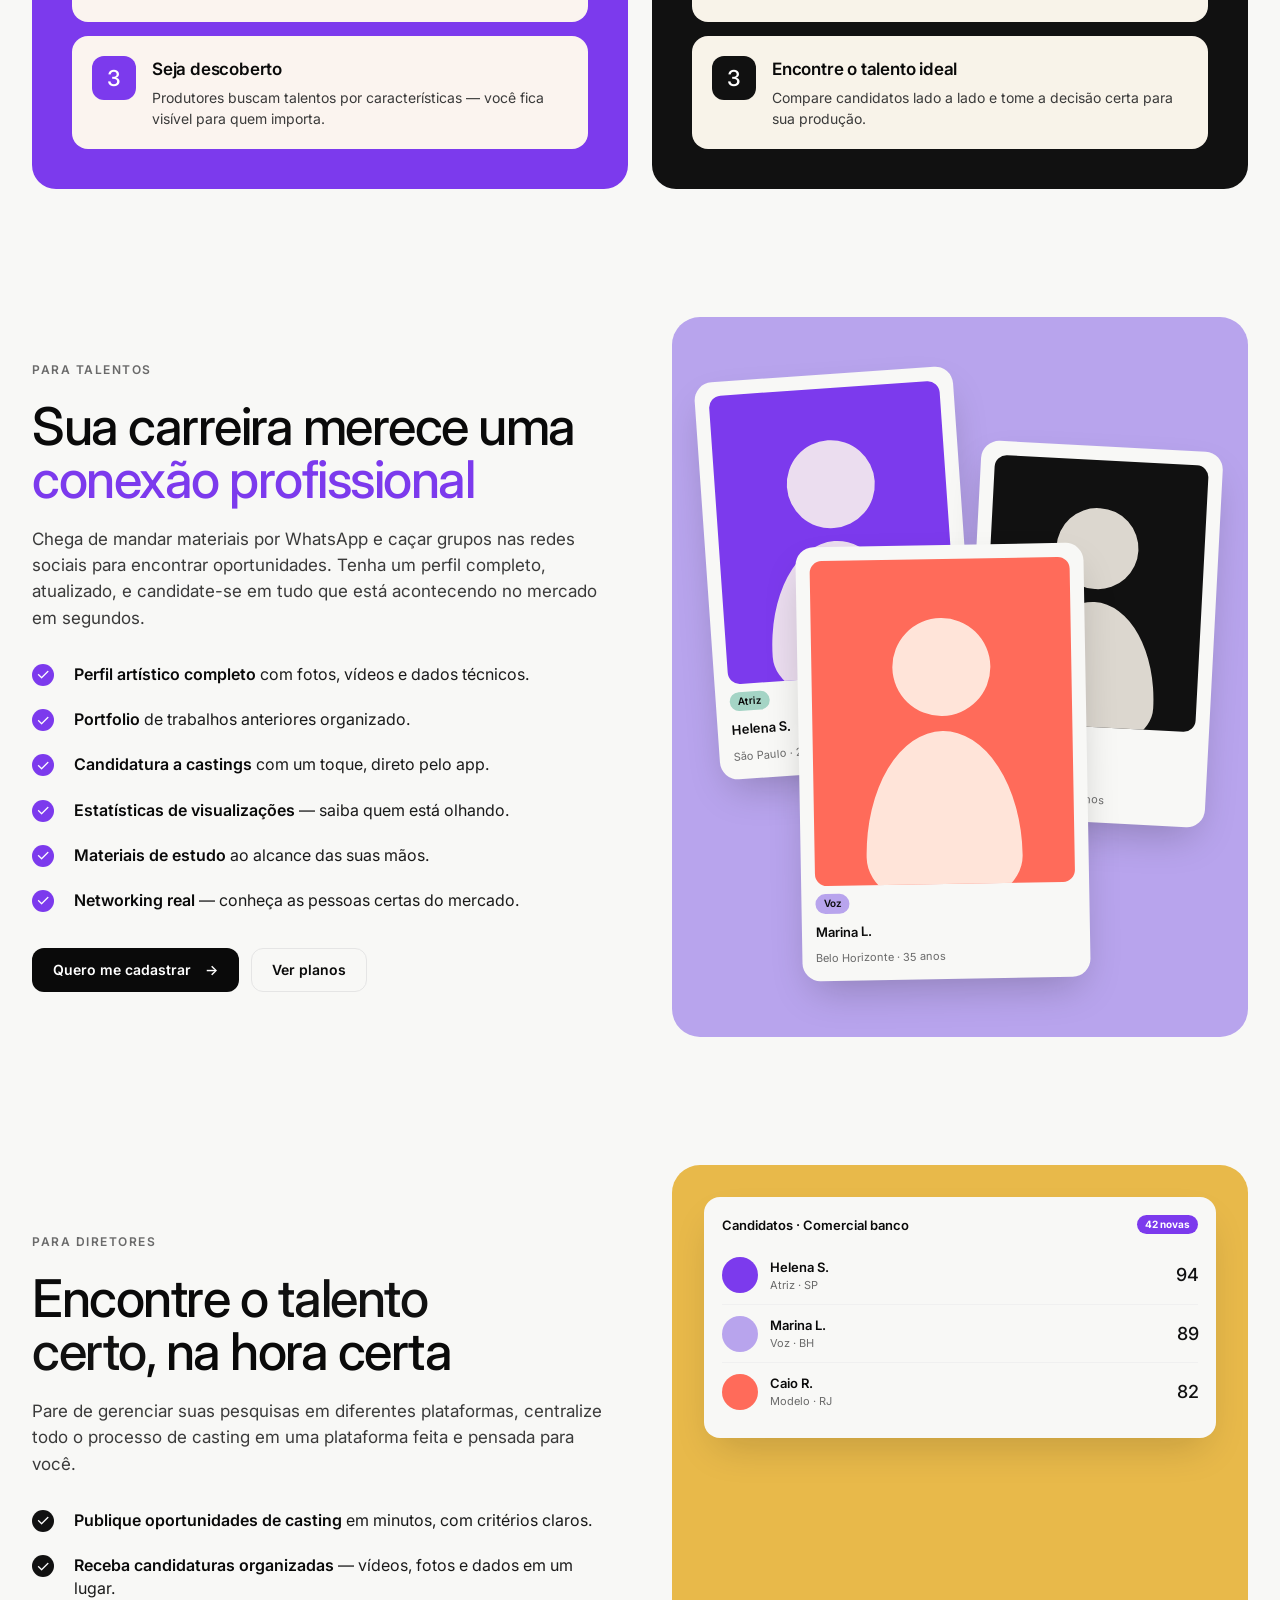
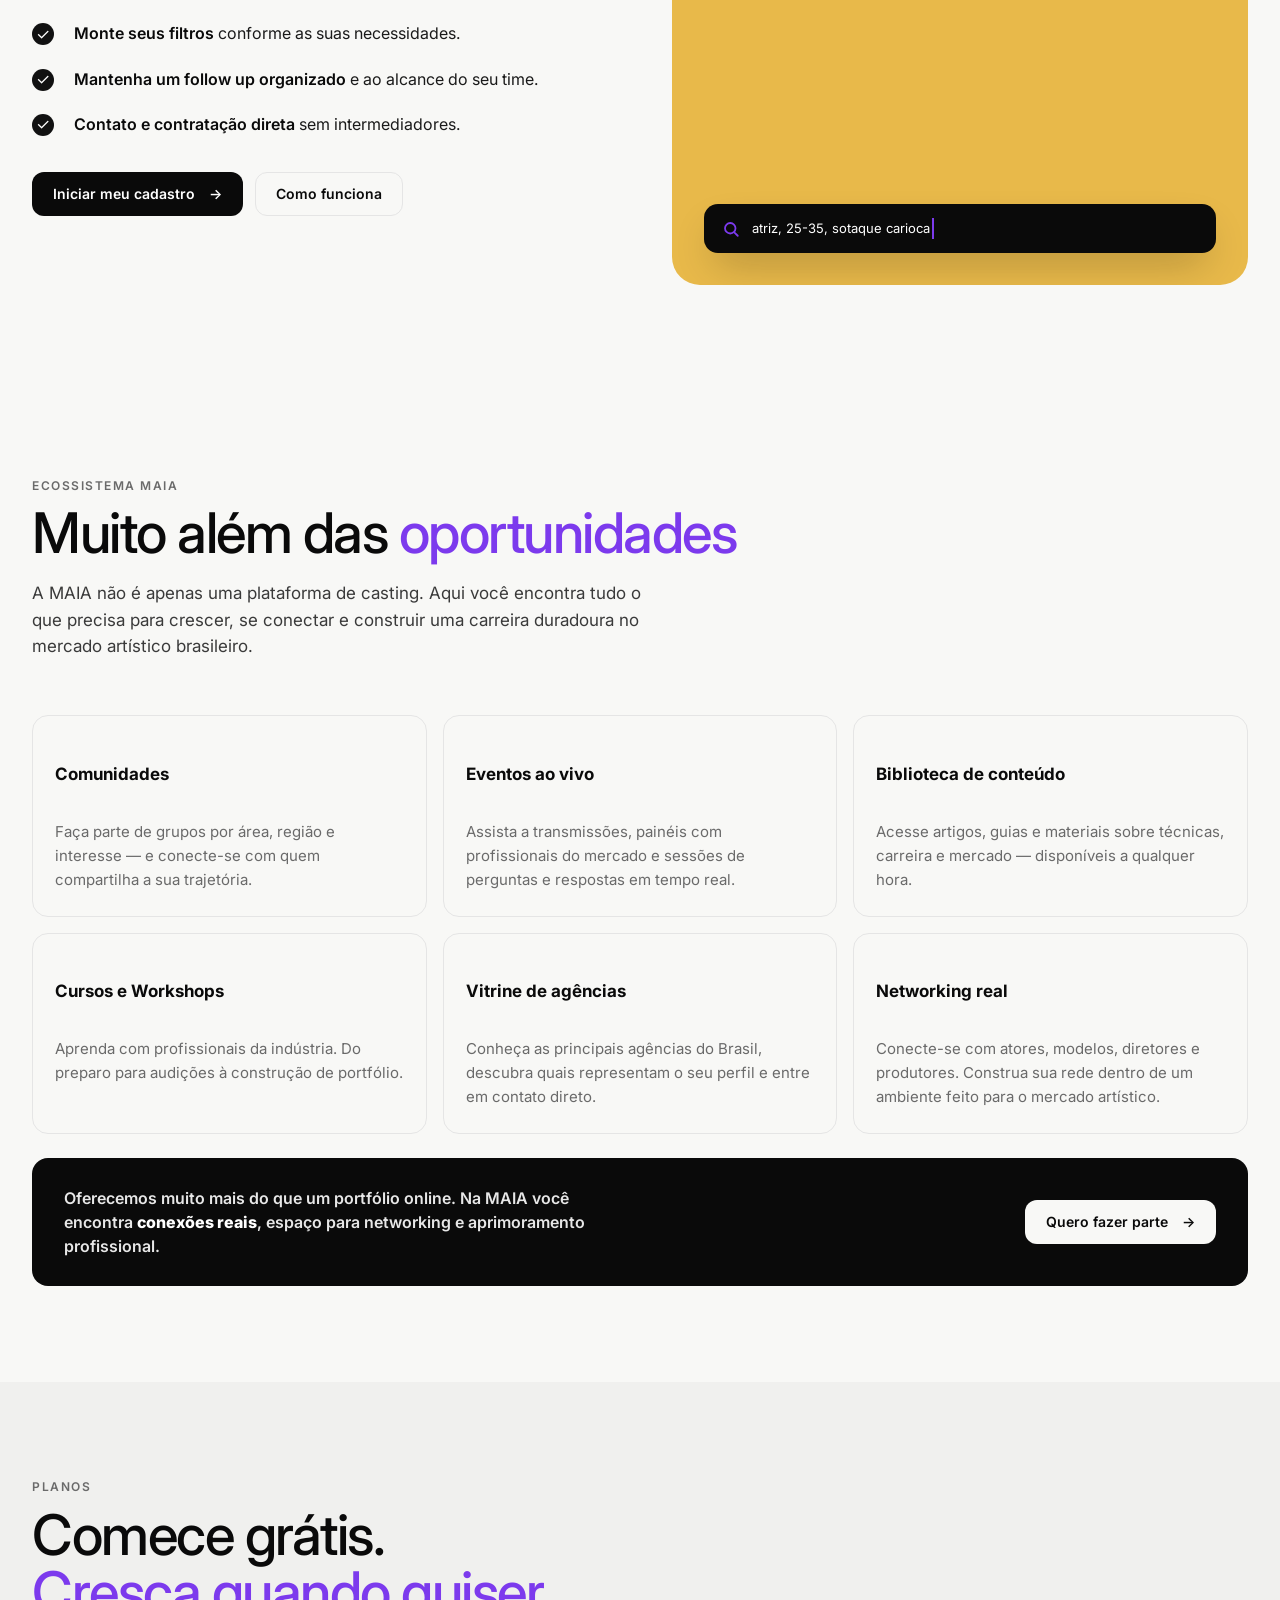
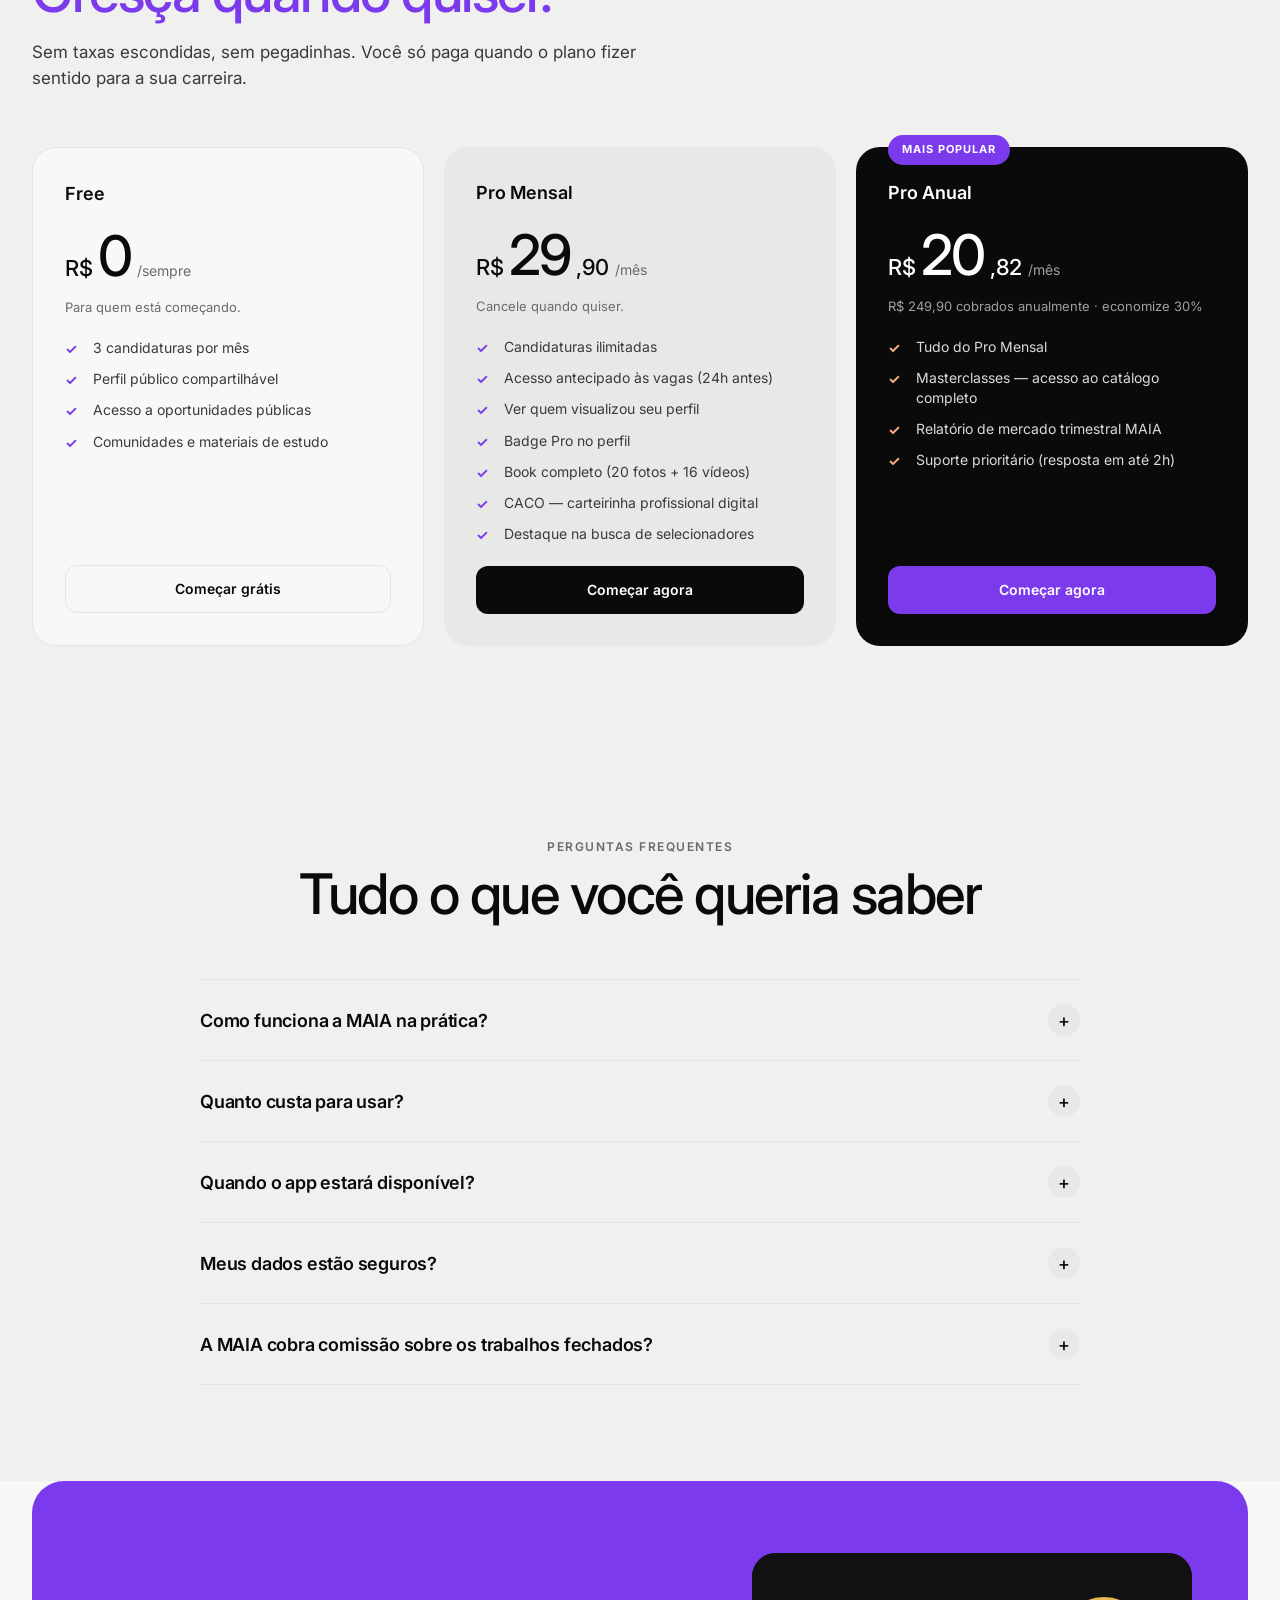
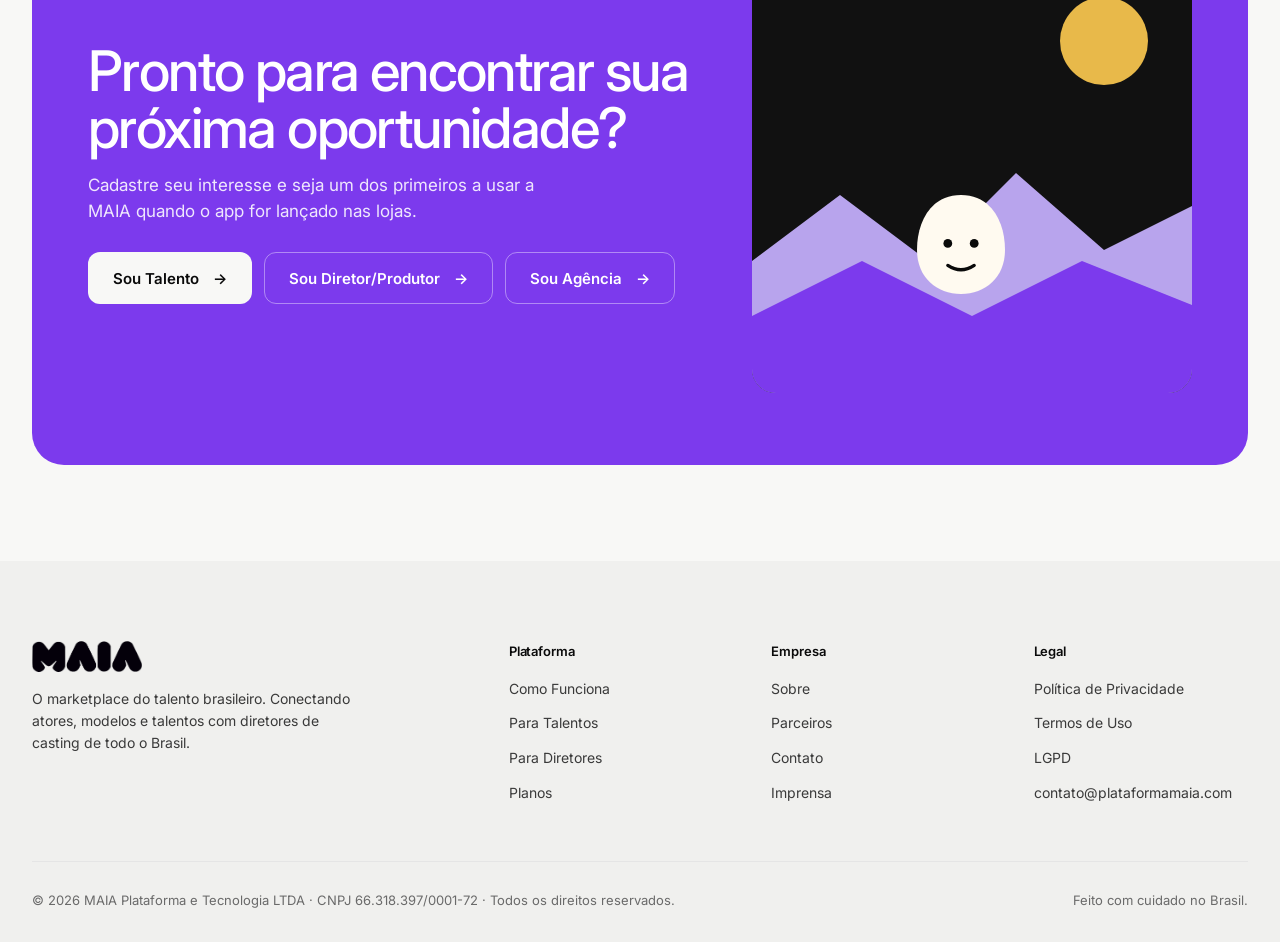
==== commit fbc7bfa8: "fix: título talentos final; eco grid fontes padronizadas (17px/15px) Co-Authored-By: Claude Sonnet 4" ====
--- a/index.html
+++ b/index.html
@@ -1114,15 +1114,15 @@
     background: #f0eaff;
   }
   .eco__card h4 {
-    font-size: 15px;
+    font-size: 17px;
     font-weight: 700;
     color: var(--ink);
     line-height: 1.3;
   }
   .eco__card p {
-    font-size: 13px;
+    font-size: 15px;
     color: var(--muted);
-    line-height: 1.55;
+    line-height: 1.6;
     margin: 0;
   }
   .eco__card__tag {
@@ -1311,7 +1311,7 @@
       <div class="how__cols">
         <article class="how__col talents reveal">
           <span class="pill-tag">Para talentos</span>
-          <h3>Da oportunidade à realidade, um espaço onde artistas constroem futuro</h3>
+          <h3>Da oportunidade à realidade, onde artistas constroem futuro</h3>
           <div class="how__steps">
             <div class="how__step">
               <div class="how__step__n">1</div>
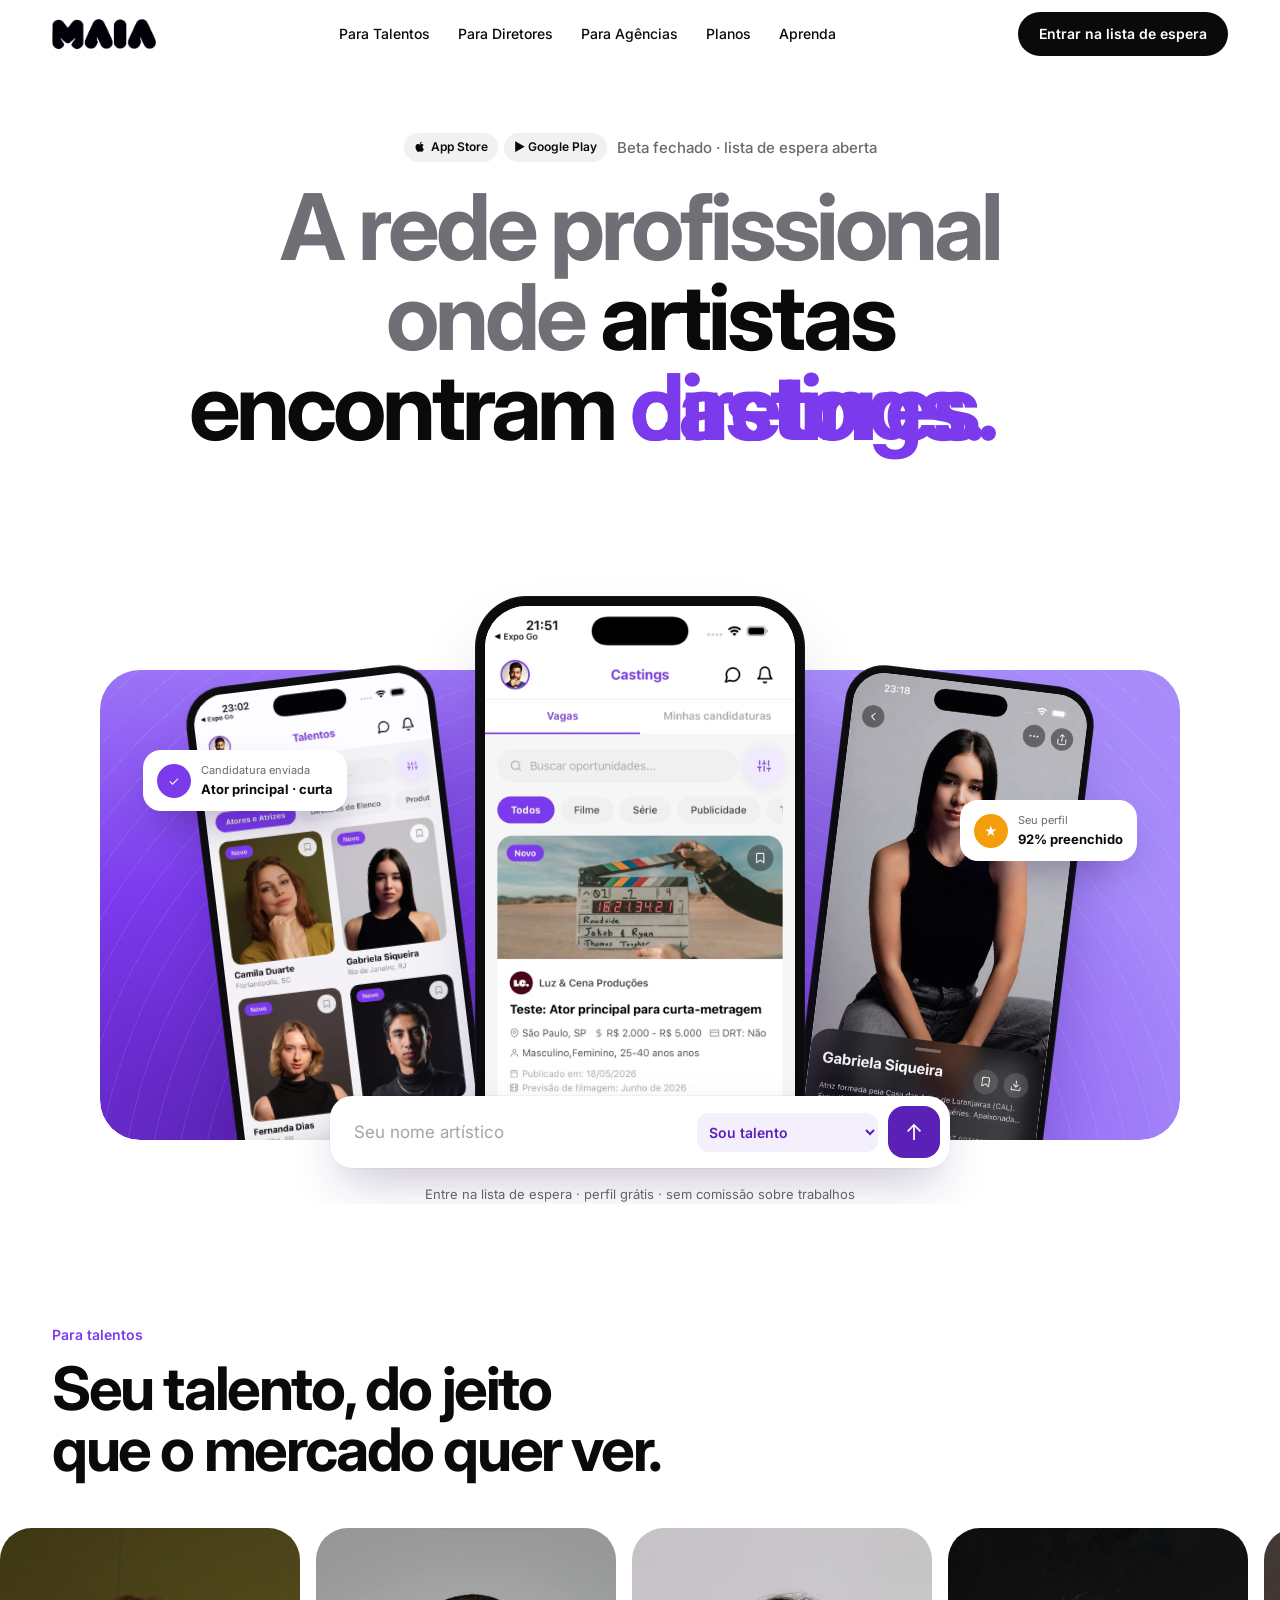
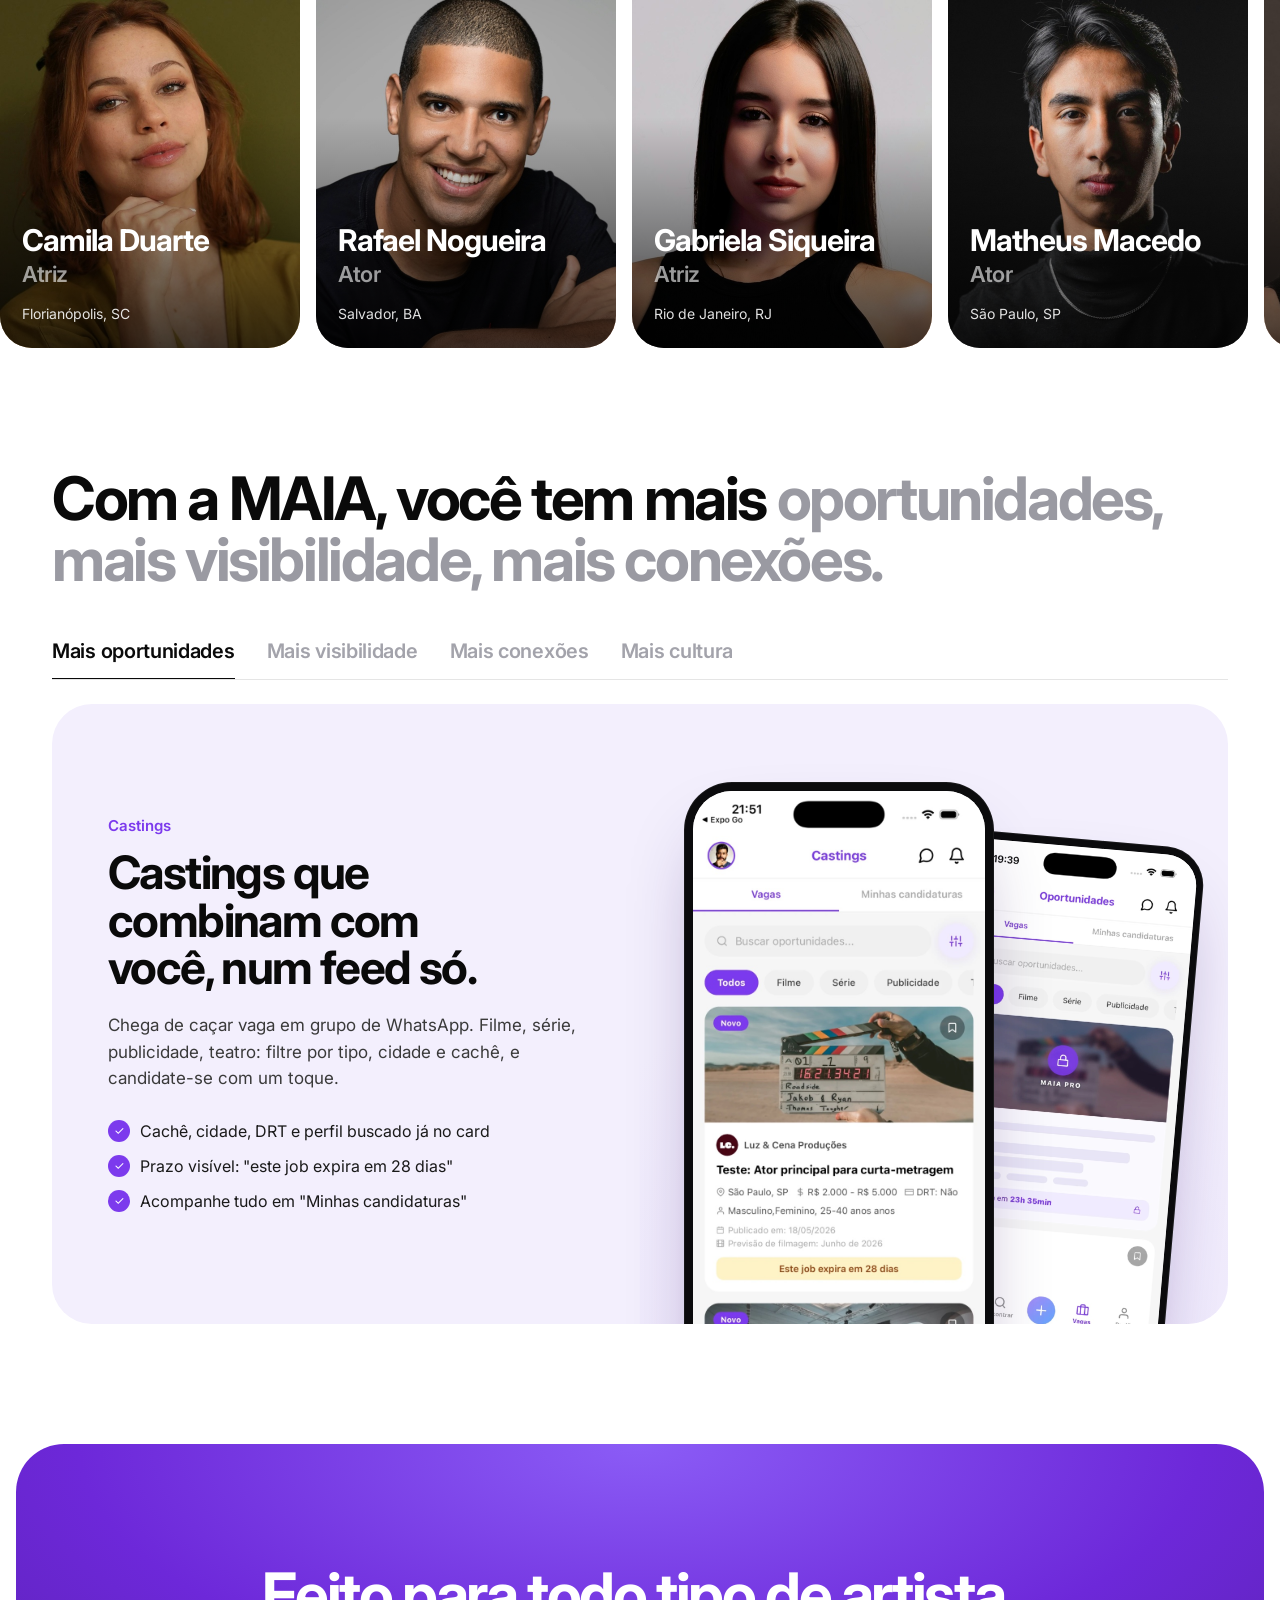
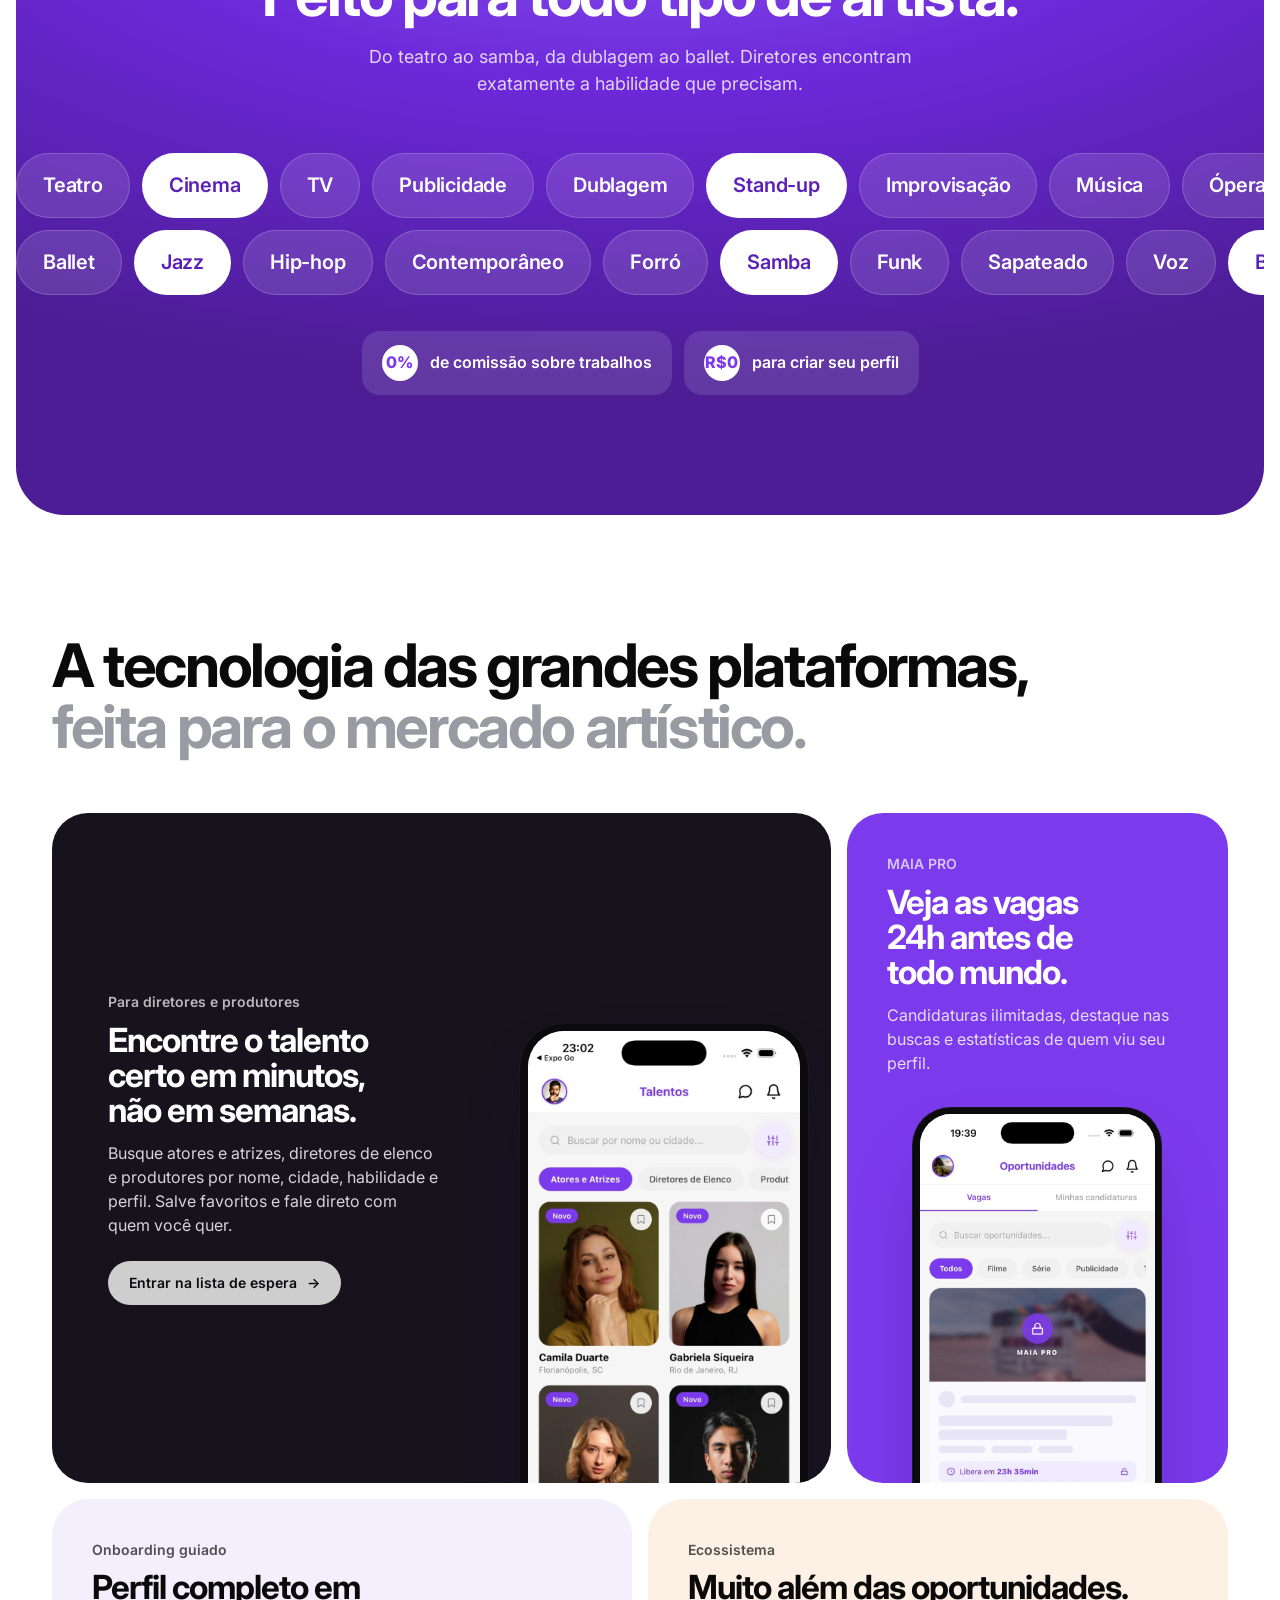
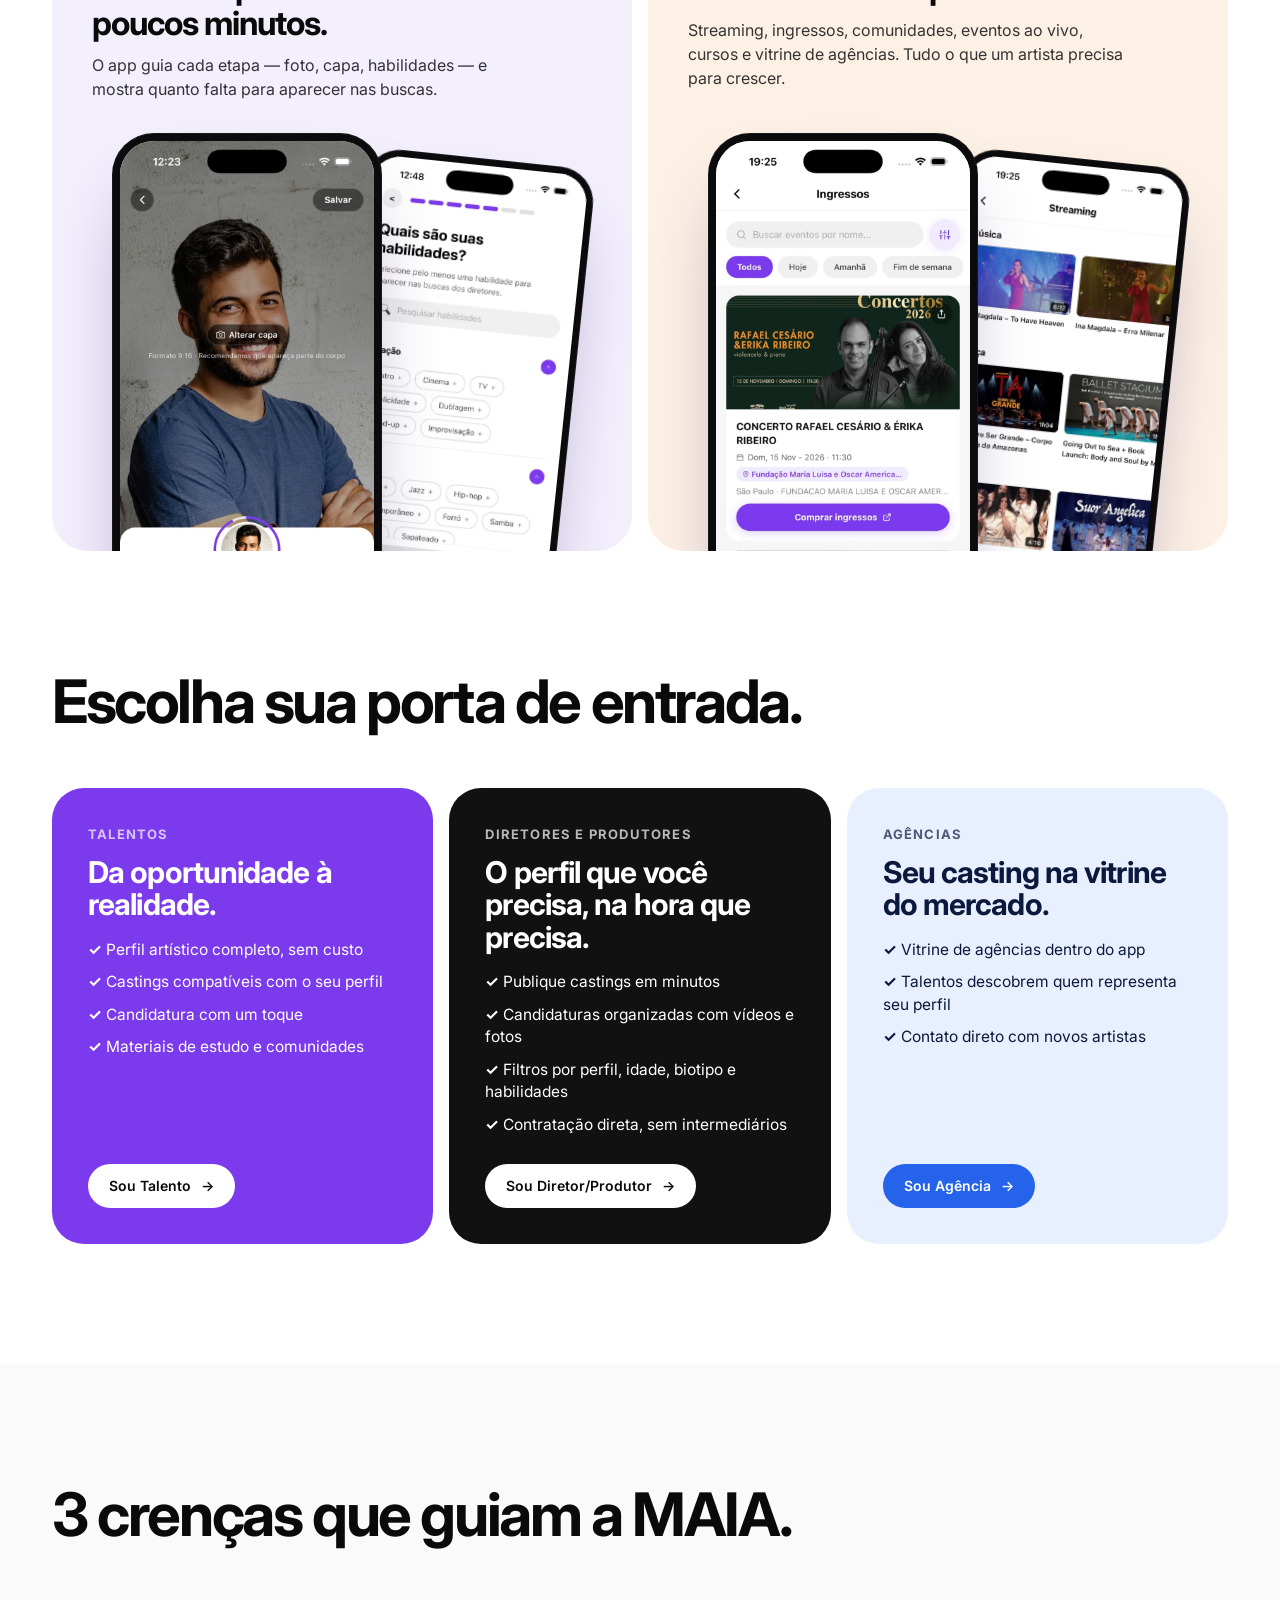
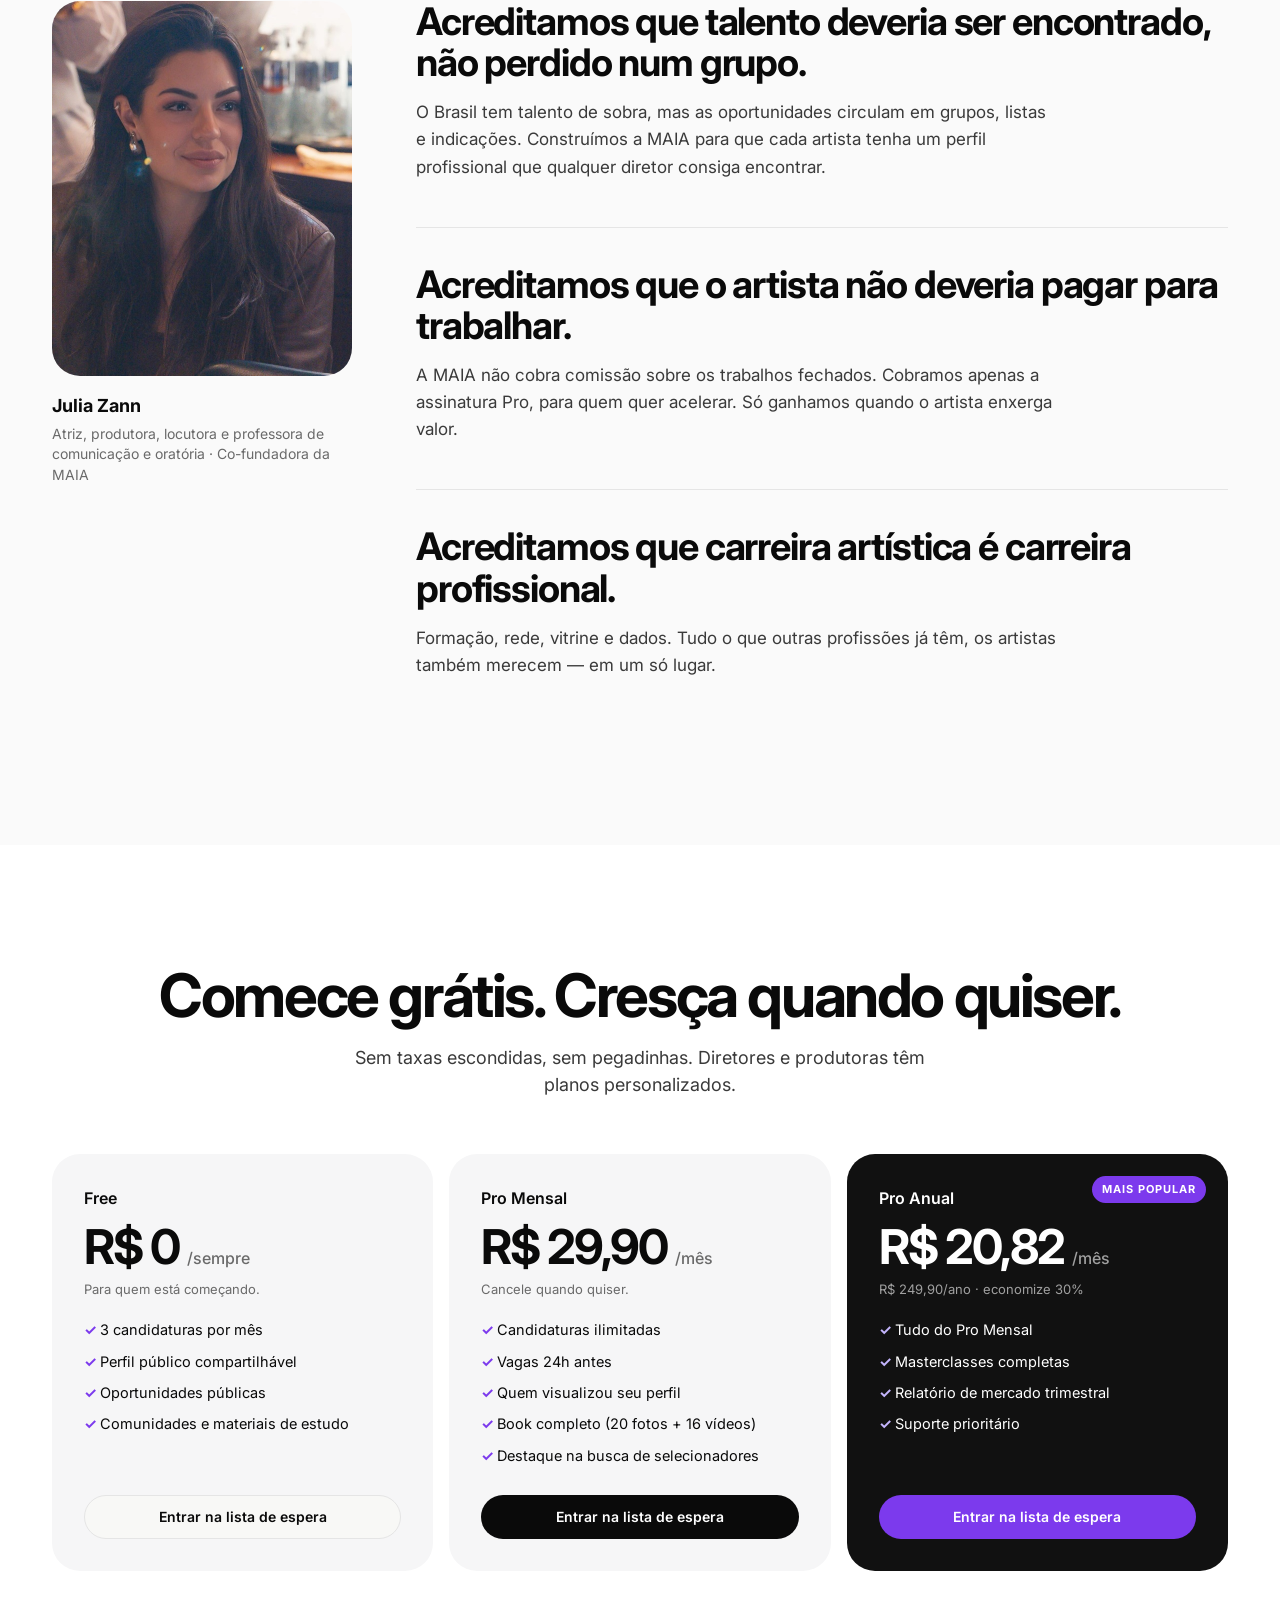
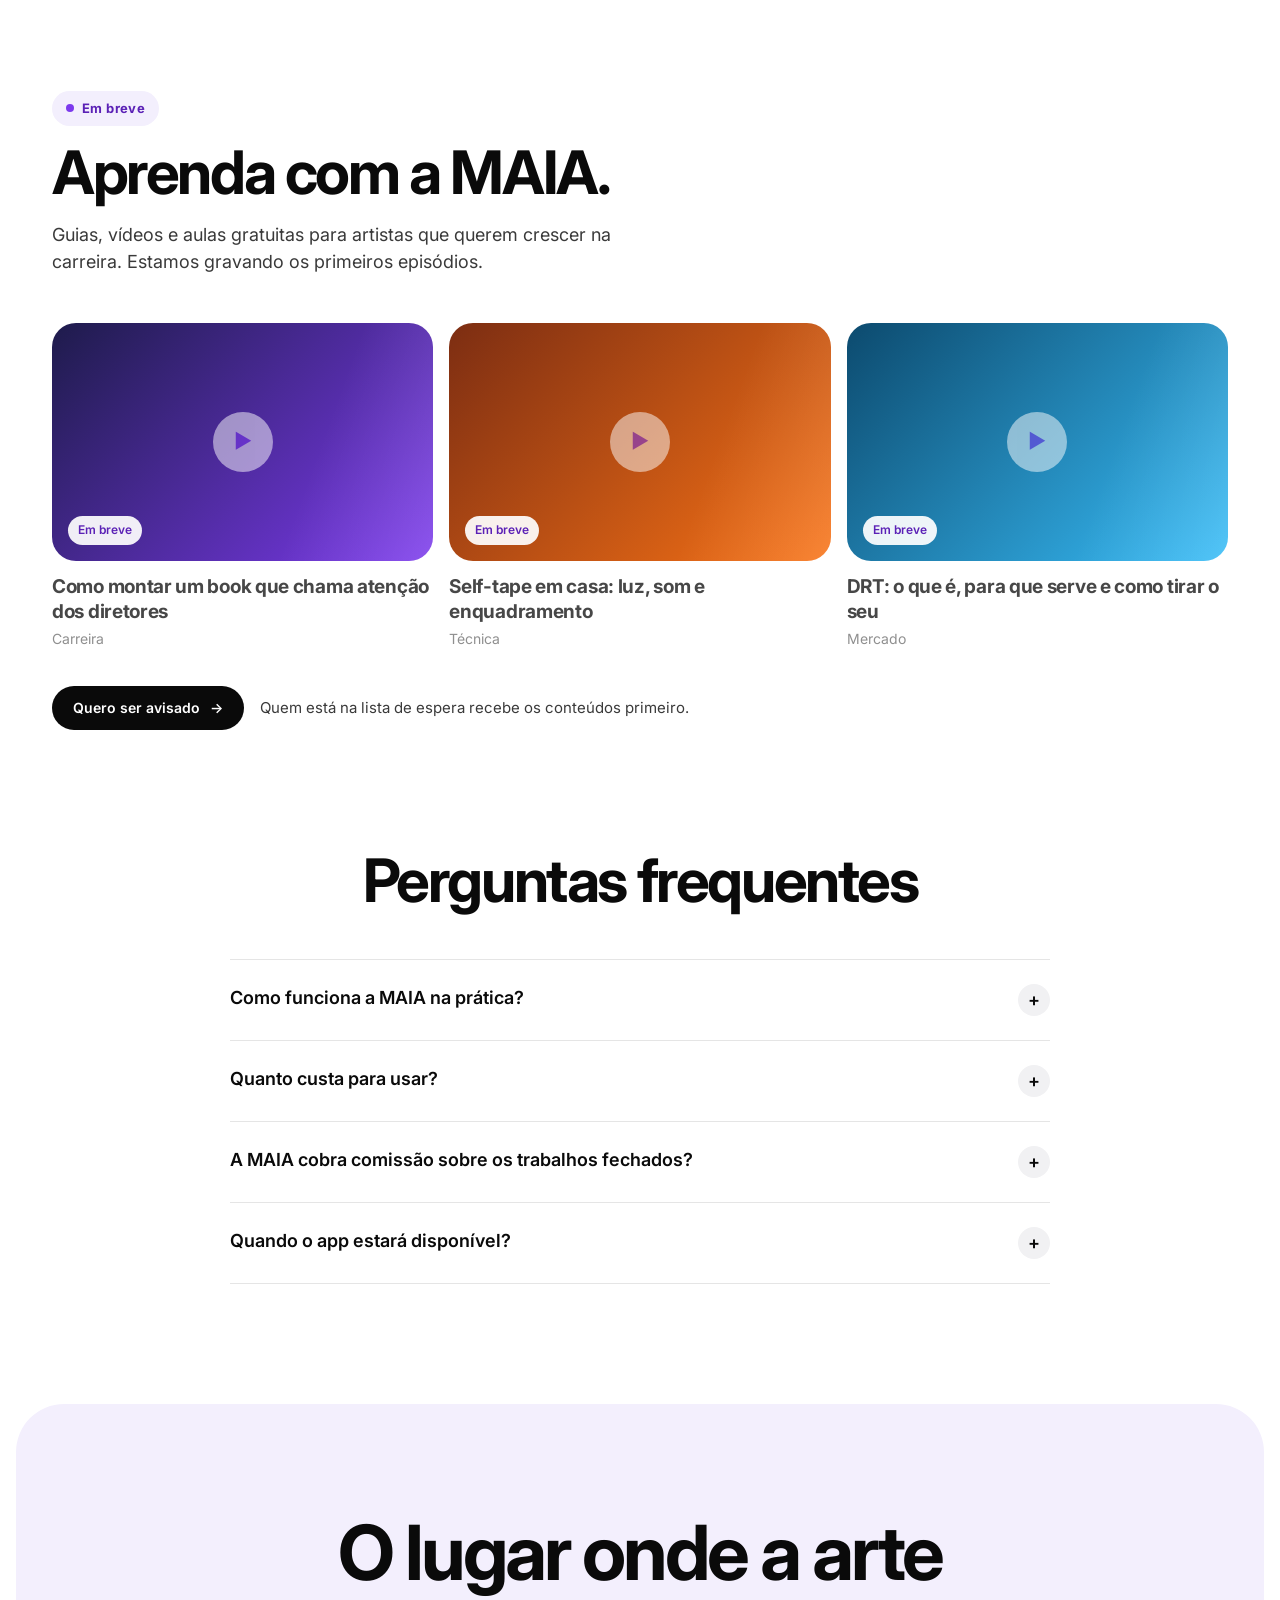
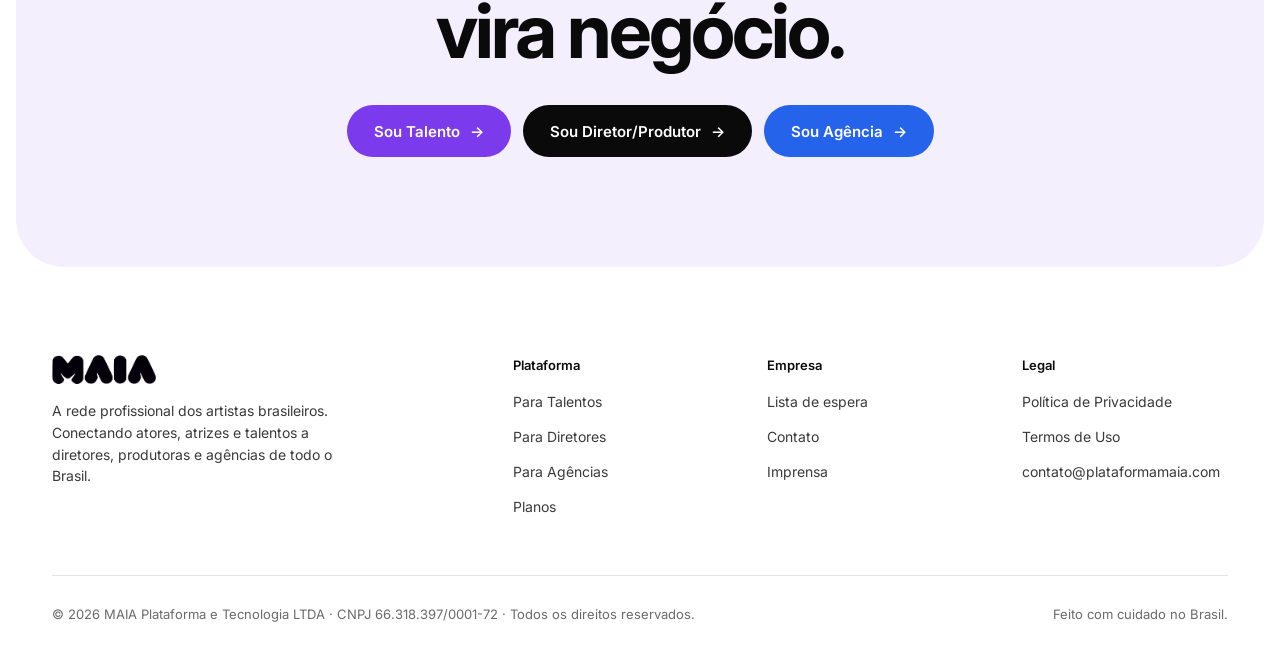
==== commit f8bf331f: "feat: nova home inspirada na Owner com telas reais do app - hero com app real, carrossel de perfis, " ====
--- a/index.html
+++ b/index.html
@@ -3,1808 +3,714 @@
 <head>
 <meta charset="utf-8" />
 <meta name="viewport" content="width=device-width, initial-scale=1" />
-<title>MAIA — O marketplace do talento brasileiro</title>
-<meta name="description" content="A MAIA conecta atores, modelos e talentos com diretores de casting de todo o Brasil — em um só lugar. Plataforma do setor audiovisual brasileiro." />
-<meta property="og:title" content="MAIA — O marketplace do talento brasileiro" />
-<meta property="og:description" content="A MAIA conecta atores, modelos e talentos com diretores de casting de todo o Brasil — em um só lugar." />
+<title>MAIA — A rede profissional dos artistas</title>
+<meta name="description" content="A MAIA conecta atores, atrizes e talentos a diretores, produtoras e agências de todo o Brasil. Castings, perfil artístico e networking em um só app." />
+<meta property="og:title" content="MAIA — A rede profissional dos artistas" />
+<meta property="og:description" content="A MAIA conecta atores, atrizes e talentos a diretores, produtoras e agências de todo o Brasil." />
 <meta property="og:type" content="website" />
-<meta property="og:url" content="https://plataformamaia.com" />
+<meta property="og:url" content="https://www.plataformamaia.com" />
+<meta property="og:image" content="https://www.plataformamaia.com/assets/home/castings.jpg" />
 <meta name="twitter:card" content="summary_large_image" />
-<meta name="theme-color" content="#fffaf0" />
-
+<meta name="theme-color" content="#ffffff" />
+
+<link rel="preload" as="image" href="assets/home/castings.jpg" />
 <link rel="stylesheet" href="colors_and_type.css" />
 <style>
-  /* ============================================================
-     MAIA Institutional Site
-     ============================================================ */
+
   * { box-sizing: border-box; }
   html { scroll-behavior: smooth; }
-  body { margin: 0; overflow-x: hidden; }
-
-  ::selection { background: var(--brand-pink); color: var(--on-primary); }
-
+  body { margin: 0; overflow-x: hidden; background: #fff; }
   img { max-width: 100%; display: block; }
   a { color: inherit; }
   button { font-family: inherit; }
-
-  .wrap {
-    max-width: 1280px;
-    margin: 0 auto;
-    padding: 0 32px;
+  :root {
+    --lav-0: #FAF8FF;
+    --lav-1: #F3EFFD;
+    --lav-2: #E9E1FB;
+    --p-1: #c4b5fd;
+    --p-2: #8b5cf6;
+    --p-3: #7c3aed;
+    --p-4: #5b21b6;
+    --p-5: #3b0f84;
+    --grad: linear-gradient(90deg, #a78bfa 0%, #60a5fa 38%, #f97316 68%, #ec4899 100%);
   }
-  @media (max-width: 720px) {
-    .wrap { padding: 0 20px; }
-  }
-
-  /* ---------- Navbar ---------- */
-  .nav {
-    position: fixed;
-    inset: 0 0 auto 0;
-    height: 68px;
-    z-index: 50;
-    background: color-mix(in oklab, var(--canvas) 88%, transparent);
-    backdrop-filter: saturate(180%) blur(14px);
-    -webkit-backdrop-filter: saturate(180%) blur(14px);
-    border-bottom: 1px solid transparent;
-    transition: border-color 200ms ease, background 200ms ease;
-  }
-  .nav.scrolled {
-    border-bottom-color: var(--hairline);
-  }
-  .nav__inner {
-    height: 100%;
-    display: flex;
-    align-items: center;
-    justify-content: space-between;
-    gap: 24px;
-  }
-  .logo {
-    font-family: var(--font-display);
-    font-weight: 500;
-    font-size: 24px;
-    letter-spacing: -1.2px;
-    color: var(--ink);
-    text-decoration: none;
-    display: inline-flex;
-    align-items: baseline;
-  }
-  .logo__dot {
-    display: inline-block;
-    width: 8px;
-    height: 8px;
-    background: var(--brand-pink);
-    border-radius: 50%;
-    margin-left: 4px;
-    transform: translateY(-2px);
-  }
-  .nav__menu {
-    display: flex;
-    gap: 28px;
-  }
-  .nav__menu a {
-    font-size: 14px;
-    font-weight: 500;
-    color: var(--ink);
-    text-decoration: none;
-    position: relative;
-    padding: 6px 0;
-    transition: color 150ms ease;
-  }
-  .nav__menu a::after {
-    content: "";
-    position: absolute;
-    left: 0; right: 0; bottom: -2px;
-    height: 2px;
-    background: var(--ink);
-    transform: scaleX(0);
-    transform-origin: left;
-    transition: transform 200ms ease;
-  }
-  .nav__menu a:hover::after,
-  .nav__menu a.active::after {
-    transform: scaleX(1);
-  }
-  .nav__menu a.active { color: var(--ink); }
-
-  .nav__cta { display: flex; align-items: center; gap: 12px; }
-
-  .nav__burger {
-    display: none;
-    width: 44px; height: 44px;
-    border: 1px solid var(--hairline);
-    border-radius: 12px;
-    background: transparent;
-    cursor: pointer;
-    padding: 0;
-    align-items: center;
-    justify-content: center;
-  }
-  .nav__burger span { display: block; width: 18px; height: 2px; background: var(--ink); position: relative; }
-  .nav__burger span::before, .nav__burger span::after {
-    content: ""; position: absolute; left: 0; right: 0; height: 2px; background: var(--ink);
-  }
-  .nav__burger span::before { top: -6px; }
-  .nav__burger span::after { top: 6px; }
-
-  @media (max-width: 900px) {
-    .nav__menu { display: none; }
-    .nav__cta .btn-secondary-nav { display: none; }
+  .wrap { max-width: 1240px; margin: 0 auto; padding: 0 32px; }
+  @media (max-width: 720px) { .wrap { padding: 0 16px; } }
+  .btn { white-space: nowrap; }
+  .btn-pill { border-radius: 9999px; }
+  .btn-pink { background: var(--brand-pink); color: #fff; }
+  .btn-pink:hover { filter: brightness(.95); }
+  .btn-blue { background: #2563eb; color: #fff; }
+  .btn-arrow::after { content: "→"; margin-left: 2px; transition: transform 150ms ease; display: inline-block; }
+  .btn-arrow:hover::after { transform: translateX(3px); }
+
+  /* ================= Nav ================= */
+  .nav { position: sticky; top: 0; z-index: 50; background: rgba(255,255,255,.86); backdrop-filter: saturate(180%) blur(14px); -webkit-backdrop-filter: saturate(180%) blur(14px); border-bottom: 1px solid transparent; transition: border-color .2s; }
+  .nav.scrolled { border-bottom-color: var(--hairline); }
+  .nav__inner { height: 68px; display: flex; align-items: center; justify-content: space-between; gap: 24px; }
+  .nav__menu { display: flex; gap: 28px; }
+  .nav__menu a { font-size: 14px; font-weight: 500; text-decoration: none; color: var(--ink); }
+  .nav__menu a:hover { color: var(--p-3); }
+  .nav__cta { display: flex; align-items: center; gap: 8px; }
+  .nav__login { font-size: 14px; font-weight: 600; text-decoration: none; padding: 0 12px; }
+  .nav__burger { display: none; width: 44px; height: 44px; border: 0; background: transparent; cursor: pointer; align-items: center; justify-content: center; }
+  .nav__burger span, .nav__burger span::before, .nav__burger span::after { display: block; width: 20px; height: 2px; background: var(--ink); position: relative; }
+  .nav__burger span::before, .nav__burger span::after { content: ""; position: absolute; left: 0; }
+  .nav__burger span::before { top: -6px; } .nav__burger span::after { top: 6px; }
+  .mobile-panel { display: none; flex-direction: column; padding: 8px 16px 20px; border-top: 1px solid var(--hairline); background: #fff; }
+  .mobile-panel.open { display: flex; }
+  .mobile-panel a { padding: 14px 4px; font-weight: 500; text-decoration: none; border-bottom: 1px solid var(--hairline-soft); }
+  @media (max-width: 960px) {
+    .nav__menu, .nav__login { display: none; }
     .nav__burger { display: inline-flex; }
   }
 
-  .mobile-panel {
-    position: fixed;
-    inset: 68px 0 auto 0;
-    background: var(--canvas);
-    border-bottom: 1px solid var(--hairline);
-    padding: 24px;
-    display: none;
-    flex-direction: column;
-    gap: 4px;
-    z-index: 49;
+  /* ================= Tipografia ================= */
+  .kicker { font-size: 14px; font-weight: 600; color: var(--p-3); margin: 0 0 12px; display: block; }
+  .h2 { font-family: var(--font-display); font-weight: 700; font-size: clamp(34px, 5vw, 60px); line-height: 1.02; letter-spacing: -0.04em; margin: 0; color: var(--ink); text-wrap: balance; }
+  .h2 .soft { color: #9a9aa2; }
+  .sub { font-size: 18px; line-height: 1.5; color: var(--body); margin: 18px 0 0; max-width: 620px; text-wrap: pretty; }
+  section { position: relative; }
+  .pad { padding: 120px 0; }
+  @media (max-width: 720px) { .pad { padding: 72px 0; } }
+  .center { text-align: center; }
+  .center .sub { margin-left: auto; margin-right: auto; }
+
+  /* ================= HERO ================= */
+  .hero { padding: 64px 0 0; text-align: center; overflow: hidden; }
+  .hero__proof { display: inline-flex; align-items: center; gap: 10px; font-size: 15px; font-weight: 500; color: var(--muted); margin-bottom: 20px; }
+  .hero__proof .stores { display: inline-flex; gap: 6px; }
+  .hero__proof .stores span { display: inline-flex; align-items: center; gap: 5px; background: #f1f1f3; color: var(--ink); padding: 5px 10px; border-radius: 9999px; font-size: 12px; font-weight: 600; }
+  .hero h1 { font-family: var(--font-display); font-weight: 700; font-size: clamp(42px, 7.2vw, 92px); line-height: .98; letter-spacing: -0.045em; margin: 0 auto; max-width: 1000px; color: #6f6f76; text-wrap: balance; }
+  .hero h1 .ink { color: var(--ink); }
+  .rotator { display: inline-grid; vertical-align: bottom; color: var(--p-3); text-align: left; }
+  .rotator span { grid-area: 1 / 1; opacity: 0; transform: translateY(40%); transition: opacity .45s ease, transform .45s ease; white-space: nowrap; }
+  .rotator span.on { opacity: 1; transform: none; }
+  .rotator span.out { opacity: 0; transform: translateY(-40%); }
+  .hero__stage { position: relative; margin: 48px auto 0; max-width: 1080px; height: 640px; overflow: hidden; border-radius: 0 0 40px 40px; }
+  .hero__panel { position: absolute; left: 0; right: 0; bottom: 0; height: 470px; border-radius: 40px; background: radial-gradient(90% 120% at 15% 100%, #5b21b6 0%, #7c3aed 45%, #a78bfa 100%); overflow: hidden; }
+  .hero__panel::before { content: ""; position: absolute; inset: 0; background: repeating-radial-gradient(circle at 50% 120%, rgba(255,255,255,.09) 0 1px, transparent 1px 26px); }
+  .hero__stage .phone { position: absolute; left: 50%; bottom: -150px; transform: translateX(-50%); --w: 330; z-index: 2; }
+  .hero__stage .phone.side { --w: 250; bottom: -60px; z-index: 1; opacity: .98; }
+  .hero__stage .phone.left { left: 22%; transform: translateX(-50%) rotate(-7deg); }
+  .hero__stage .phone.right { left: 78%; transform: translateX(-50%) rotate(7deg); }
+  .float-card { position: absolute; z-index: 3; background: #fff; border-radius: 18px; padding: 12px 14px; display: flex; align-items: center; gap: 10px; box-shadow: 0 18px 40px -12px rgba(30,0,80,.35); font-size: 13px; text-align: left; animation: floaty 5s ease-in-out infinite; }
+  .float-card small { display: block; color: var(--muted); font-size: 11px; }
+  .float-card i { width: 34px; height: 34px; border-radius: 50%; display: flex; align-items: center; justify-content: center; font-style: normal; color: #fff; background: var(--p-3); flex: none; }
+  .float-card.a { left: 4%; top: 250px; } .float-card.b { right: 4%; top: 300px; animation-delay: -2.5s; }
+  @keyframes floaty { 50% { transform: translateY(-8px); } }
+  .hero__input {
+    position: relative; z-index: 6; max-width: 620px; margin: -44px auto 0; background: #fff; border-radius: 22px; padding: 10px 10px 10px 22px;
+    display: flex; align-items: center; gap: 10px; box-shadow: 0 20px 50px -12px rgba(30, 0, 80, .28), 0 0 0 1px rgba(0,0,0,.04);
   }
-  .mobile-panel.open { display: flex; }
-  .mobile-panel a {
-    padding: 14px 8px;
-    font-size: 16px;
-    font-weight: 500;
-    color: var(--ink);
-    text-decoration: none;
-    border-bottom: 1px solid var(--hairline-soft);
+  .hero__input input { flex: 1; border: 0; outline: 0; font-size: 17px; font-family: inherit; background: transparent; min-width: 0; color: var(--ink); }
+  .hero__input input::placeholder { color: #a3a3ab; }
+  .hero__input select { border: 0; background: #f3effd; color: var(--p-4); font-weight: 600; font-family: inherit; font-size: 14px; border-radius: 12px; padding: 10px 8px; outline: 0; }
+  .hero__input button { width: 52px; height: 52px; border-radius: 16px; border: 0; background: var(--p-4); color: #fff; font-size: 22px; cursor: pointer; flex: none; }
+  .hero__input button:hover { background: var(--p-5); }
+  .hero__under { margin: 16px 0 0; font-size: 13px; color: var(--muted); }
+  @media (max-width: 900px) {
+    .hero__stage { height: 540px; }
+    .hero__panel { height: 400px; border-radius: 28px; }
+    .hero__stage .phone { --w: 270; bottom: -120px; }
+    .hero__stage .phone.side, .float-card { display: none; }
+    .hero__input { margin: -30px 0 0; padding-left: 14px; }
+    .hero__input select { display: none; }
   }
-  .mobile-panel a:last-of-type { border-bottom: none; }
-  .mobile-panel .btn { margin-top: 16px; height: 48px; }
-
-  /* ---------- Buttons (extending design system) ---------- */
-  .btn { white-space: nowrap; }
-  .btn-primary { background: var(--primary); color: var(--on-primary); }
-  .btn-primary:hover { background: var(--primary-active); }
-
-  .btn-pink {
-    background: var(--brand-pink);
-    color: var(--on-primary);
+
+  /* ================= Carrossel de talentos ================= */
+  .people { overflow: hidden; }
+  .people__track { display: flex; gap: 16px; width: max-content; animation: marquee 60s linear infinite; padding: 48px 0 0; }
+  .people:hover .people__track { animation-play-state: paused; }
+  @keyframes marquee { to { transform: translateX(-50%); } }
+  .person { width: 300px; height: 420px; border-radius: 32px; overflow: hidden; position: relative; flex: none; }
+  .person .portrait { position: absolute; inset: 0; }
+  .person img.real { position: absolute; inset: 0; width: 100%; height: 100%; object-fit: cover; object-position: center top; }
+  .person::after { content: ""; position: absolute; inset: 45% 0 0; background: linear-gradient(180deg, transparent, rgba(0,0,0,.72)); }
+  .person__txt { position: absolute; left: 22px; right: 22px; bottom: 22px; color: #fff; z-index: 2; }
+  .person__txt b { font-family: var(--font-display); font-size: 30px; letter-spacing: -1px; line-height: 1; display: block; }
+  .person__txt em { font-style: normal; font-size: 22px; font-weight: 600; letter-spacing: -.5px; color: rgba(255,255,255,.6); display: block; margin: 2px 0 10px; }
+  .person__txt span { font-size: 14px; color: rgba(255,255,255,.88); }
+  @media (max-width: 720px) { .person { width: 240px; height: 340px; border-radius: 24px; } .person__txt b { font-size: 24px; } .person__txt em { font-size: 17px; } }
+  @media (prefers-reduced-motion: reduce) { .people__track { animation: none; } }
+
+  /* ================= Tabs "mais" ================= */
+  .tabs { display: flex; gap: 32px; border-bottom: 1px solid var(--hairline); margin: 48px 0 24px; overflow-x: auto; scrollbar-width: none; }
+  .tabs::-webkit-scrollbar { display: none; }
+  .tab-btn { background: none; border: 0; padding: 0 0 16px; font-size: 20px; font-weight: 600; letter-spacing: -.3px; color: #a3a3ab; cursor: pointer; position: relative; white-space: nowrap; }
+  .tab-btn.on { color: var(--ink); }
+  .tab-btn .bar { position: absolute; left: 0; bottom: -1px; height: 2px; width: 0; background: var(--ink); }
+  .tab-btn.on .bar { animation: fill 7s linear forwards; }
+  .tabs.paused .tab-btn.on .bar { animation: none; width: 100%; }
+  @keyframes fill { to { width: 100%; } }
+  .panel { display: none; border-radius: 40px; background: var(--lav-1); overflow: hidden; min-height: 620px; grid-template-columns: 1fr 1fr; }
+  .panel.on { display: grid; animation: fadein .5s ease; }
+  @keyframes fadein { from { opacity: 0; transform: translateY(8px); } }
+  .panel__copy { padding: 64px 56px; display: flex; flex-direction: column; justify-content: center; }
+  .panel__copy small { font-size: 15px; font-weight: 600; color: var(--p-3); display: block; margin-bottom: 12px; }
+  .panel__copy h3 { font-family: var(--font-display); font-weight: 700; font-size: clamp(30px, 3.6vw, 46px); line-height: 1.04; letter-spacing: -.035em; margin: 0 0 20px; text-wrap: balance; }
+  .panel__copy p { font-size: 17px; line-height: 1.55; color: var(--body); margin: 0 0 12px; }
+  .panel__copy ul { list-style: none; padding: 0; margin: 16px 0 0; display: flex; flex-direction: column; gap: 10px; }
+  .panel__copy li { display: flex; gap: 10px; font-size: 16px; color: var(--body-strong); }
+  .panel__copy li::before { content: "✓"; width: 22px; height: 22px; border-radius: 50%; background: var(--p-3); color: #fff; font-size: 12px; display: inline-flex; align-items: center; justify-content: center; flex: none; margin-top: 1px; }
+  .panel__art { position: relative; display: flex; align-items: flex-end; justify-content: center; padding-top: 56px; background: radial-gradient(70% 60% at 50% 100%, var(--lav-2), transparent); }
+  .panel__art .phone { --w: 310; margin-bottom: -110px; }
+  /* celular da frente sempre acima do de trás */
+  .panel__art .phone:first-child, .bcard__art .phone:first-child { z-index: 2; }
+  .panel__art .phone + .phone, .bcard__art .phone + .phone { z-index: 1; }
+  .panel__art .phone + .phone { --w: 250; margin-left: -60px; margin-bottom: -40px; transform: rotate(5deg); }
+  @media (max-width: 900px) {
+    .panel { grid-template-columns: 1fr; border-radius: 28px; min-height: 0; }
+    .panel__copy { padding: 36px 24px 8px; }
+    .panel__art { padding-top: 24px; height: 440px; overflow: hidden; }
+    .panel__art .phone { --w: 260; }
+    .panel__art .phone + .phone { display: none; }
+    .tab-btn { font-size: 16px; }
+    .tabs { gap: 22px; }
   }
-  .btn-pink:hover { filter: brightness(0.95); }
-
-  .btn-arrow::after {
-    content: "→";
-    margin-left: 6px;
-    transition: transform 200ms ease;
-    display: inline-block;
+
+  /* ================= Marquee de habilidades (substitui reviews) ================= */
+  .skillsband { margin: 0 16px; border-radius: 48px; background: radial-gradient(100% 80% at 50% 0%, #8b5cf6 0%, #6d28d9 45%, #4c1d95 100%); color: #fff; overflow: hidden; padding: 120px 0; }
+  .skillsband .h2 { color: #fff; }
+  .skillsband .sub { color: rgba(255,255,255,.8); }
+  .pills-row { display: flex; gap: 12px; width: max-content; animation: marquee 50s linear infinite; }
+  .pills-row.rev { animation-direction: reverse; animation-duration: 60s; }
+  .pills-wrap { margin-top: 56px; display: flex; flex-direction: column; gap: 12px; }
+  .pills-row span { background: rgba(255,255,255,.12); border: 1px solid rgba(255,255,255,.18); border-radius: 9999px; padding: 16px 26px; font-size: 20px; font-weight: 600; letter-spacing: -.2px; white-space: nowrap; }
+  .pills-row span.hl { background: #fff; color: var(--p-4); }
+  .band-badges { display: flex; justify-content: center; gap: 12px; margin-top: 36px; flex-wrap: wrap; padding: 0 16px; }
+  .band-badges div { display: flex; align-items: center; gap: 12px; background: rgba(255,255,255,.12); border-radius: 18px; padding: 14px 20px; font-weight: 600; font-size: 16px; }
+  .band-badges i { width: 36px; height: 36px; border-radius: 50%; background: #fff; color: var(--p-3); display: flex; align-items: center; justify-content: center; font-style: normal; font-weight: 800; }
+  @media (max-width: 720px) { .skillsband { margin: 0 8px; border-radius: 28px; padding: 72px 0; } .pills-row span { font-size: 16px; padding: 12px 18px; } }
+
+  /* ================= Bento: tecnologia ================= */
+  .bento { display: grid; grid-template-columns: repeat(6, 1fr); gap: 16px; margin-top: 56px; }
+  .bcard { border-radius: 36px; overflow: hidden; position: relative; min-height: 560px; display: flex; flex-direction: column; }
+  .bcard__txt { padding: 40px 40px 0; position: relative; z-index: 2; }
+  .bcard__txt small { font-size: 14px; font-weight: 600; opacity: .7; display: block; margin-bottom: 10px; }
+  .bcard__txt h3 { font-family: var(--font-display); font-weight: 700; font-size: clamp(26px, 2.6vw, 36px); line-height: 1.06; letter-spacing: -.03em; margin: 0 0 12px; text-wrap: balance; }
+  .bcard__txt p { font-size: 16px; line-height: 1.5; margin: 0; opacity: .82; max-width: 440px; color: inherit; }
+  .door p, .final p { color: inherit; }
+  .bcard__art { flex: 1; position: relative; display: flex; justify-content: center; align-items: flex-end; margin-top: 32px; }
+  .bcard__art .phone { --w: 270; margin-bottom: -150px; }
+  .b-wide { grid-column: span 4; background: #16131d; color: #fff; flex-direction: row; }
+  .b-wide .bcard__txt { flex: 1; padding: 56px; display: flex; flex-direction: column; justify-content: center; }
+  .b-wide .bcard__art { flex: 1; margin-top: 0; padding-top: 40px; }
+  .b-wide .bcard__art .phone { --w: 290; }
+  .b-purple { grid-column: span 2; background: var(--p-3); color: #fff; }
+  .b-lav { grid-column: span 3; background: var(--lav-1); }
+  .b-warm { grid-column: span 3; background: #fdf1e6; }
+  .b-lav .bcard__art, .b-warm .bcard__art { gap: 0; }
+  .b-lav .phone + .phone, .b-warm .phone + .phone { --w: 230; margin-left: -40px; margin-bottom: -90px; transform: rotate(6deg); }
+  @media (max-width: 960px) {
+    .bento { grid-template-columns: 1fr; }
+    .b-wide, .b-purple, .b-lav, .b-warm { grid-column: auto; }
+    .b-wide { flex-direction: column; }
+    .b-wide .bcard__txt { padding: 36px 28px 0; }
+    .bcard { min-height: 520px; border-radius: 28px; }
+    .bcard__txt { padding: 32px 28px 0; }
+    .b-lav .phone + .phone, .b-warm .phone + .phone { display: none; }
   }
-  .btn-arrow:hover::after { transform: translateX(3px); }
-
-  /* ---------- Hero ---------- */
-  main { padding-top: 68px; }
-
-  .hero {
-    padding: 80px 0 96px;
-    position: relative;
-    overflow: hidden;
+
+  /* ================= Portas de entrada ================= */
+  .doors { display: grid; grid-template-columns: repeat(3, 1fr); gap: 16px; margin-top: 56px; }
+  .door { border-radius: 32px; padding: 36px; display: flex; flex-direction: column; min-height: 440px; }
+  .door small { font-size: 13px; font-weight: 700; letter-spacing: 1.2px; text-transform: uppercase; opacity: .7; }
+  .door h3 { font-family: var(--font-display); font-weight: 700; font-size: 30px; line-height: 1.08; letter-spacing: -.03em; margin: 12px 0 18px; }
+  .door ul { list-style: none; padding: 0; margin: 0 0 28px; display: flex; flex-direction: column; gap: 10px; font-size: 15.5px; line-height: 1.45; }
+  .door li::before { content: "✓ "; font-weight: 700; }
+  .door .btn { margin-top: auto; align-self: flex-start; }
+  .door.t { background: var(--p-3); color: #fff; }
+  .door.d { background: #111; color: #fff; }
+  .door.a { background: #e8efff; color: #0b1a3c; }
+  .door.t .btn, .door.d .btn { background: #fff; color: var(--ink); }
+  .door.a .btn { background: #2563eb; color: #fff; }
+  @media (max-width: 900px) { .doors { grid-template-columns: 1fr; } .door { min-height: 0; } }
+
+  /* ================= Crenças ================= */
+  .beliefs { display: grid; grid-template-columns: 300px 1fr; gap: 64px; margin-top: 56px; align-items: start; }
+  .beliefs__who { position: sticky; top: 100px; }
+  .beliefs__who .logo-box { background: var(--lav-1); border-radius: 28px; aspect-ratio: 4/5; display: flex; align-items: center; justify-content: center; padding: 40px; }
+  .beliefs__who b { display: block; margin-top: 16px; font-size: 16px; }
+  .beliefs__who span { font-size: 14px; color: var(--muted); }
+  .belief { border-top: 1px solid var(--hairline); padding: 36px 0; }
+  .belief:first-child { border-top: 0; padding-top: 0; }
+  .belief h3 { font-family: var(--font-display); font-weight: 700; font-size: clamp(26px, 3vw, 38px); line-height: 1.08; letter-spacing: -.03em; margin: 0 0 16px; }
+  .belief p { font-size: 17px; line-height: 1.6; color: var(--body); margin: 0 0 10px; max-width: 640px; }
+  @media (max-width: 900px) { .beliefs { grid-template-columns: 1fr; gap: 32px; } .beliefs__who { position: static; display: flex; gap: 16px; align-items: center; } .beliefs__who .logo-box { width: 96px; padding: 14px; border-radius: 20px; } .beliefs__who b { margin-top: 0; } }
+
+  /* ================= Planos ================= */
+  .plans { display: grid; grid-template-columns: repeat(3, 1fr); gap: 16px; margin-top: 56px; align-items: stretch; }
+  .plan { border-radius: 28px; padding: 32px; background: #f6f6f7; display: flex; flex-direction: column; position: relative; }
+  .plan.hot { background: #111; color: #fff; }
+  .plan .tag { position: absolute; top: 22px; right: 22px; background: var(--p-3); color: #fff; font-size: 11px; font-weight: 700; letter-spacing: 1px; text-transform: uppercase; padding: 5px 10px; border-radius: 9999px; }
+  .plan h4 { margin: 0 0 12px; font-size: 16px; font-weight: 600; }
+  .plan .price { font-family: var(--font-display); font-weight: 700; font-size: 48px; letter-spacing: -2px; line-height: 1; }
+  .plan .price small { font-size: 16px; letter-spacing: 0; font-weight: 500; color: var(--muted); }
+  .plan.hot .price small, .plan.hot .note2 { color: #a0a0a0; }
+  .plan .note2 { font-size: 13px; color: var(--muted); margin: 8px 0 20px; }
+  .plan ul { list-style: none; padding: 0; margin: 0 0 28px; display: flex; flex-direction: column; gap: 9px; font-size: 14.5px; }
+  .plan li::before { content: "✓  "; color: var(--p-3); font-weight: 700; }
+  .plan.hot li::before { color: #c4b5fd; }
+  .plan .btn { margin-top: auto; width: 100%; }
+  .plan.hot .btn { background: var(--p-3); color: #fff; }
+  @media (max-width: 900px) { .plans { grid-template-columns: 1fr; } }
+
+  /* ================= Aprender ================= */
+  .learn { display: grid; grid-template-columns: repeat(3, 1fr); gap: 16px; margin-top: 48px; }
+  .lcard { text-decoration: none; }
+  .lcard .img { aspect-ratio: 16/10; border-radius: 24px; position: relative; overflow: hidden; }
+  .lcard .img em { position: absolute; left: 16px; bottom: 16px; background: rgba(0,0,0,.6); color: #fff; font-style: normal; font-size: 12px; font-weight: 600; padding: 5px 10px; border-radius: 9999px; }
+  .lcard .img .play { position: absolute; inset: 0; margin: auto; width: 60px; height: 60px; border-radius: 50%; background: rgba(255,255,255,.9); display: flex; align-items: center; justify-content: center; color: var(--p-3); font-size: 20px; }
+  .lcard h4 { font-size: 19px; line-height: 1.3; letter-spacing: -.3px; margin: 14px 0 4px; }
+  .lcard p { font-size: 14px; color: var(--muted); margin: 0; }
+  @media (max-width: 900px) { .learn { grid-template-columns: 1fr; } }
+
+  /* ================= FAQ ================= */
+  .faq { max-width: 820px; margin: 48px auto 0; }
+  .faq details { border-top: 1px solid var(--hairline); }
+  .faq details:last-child { border-bottom: 1px solid var(--hairline); }
+  .faq summary { list-style: none; cursor: pointer; padding: 24px 0; font-size: 18px; font-weight: 600; display: flex; justify-content: space-between; gap: 16px; }
+  .faq summary::-webkit-details-marker { display: none; }
+  .faq summary::after { content: "+"; width: 32px; height: 32px; border-radius: 50%; background: #f1f1f3; display: inline-flex; align-items: center; justify-content: center; flex: none; transition: transform .2s; }
+  .faq details[open] summary::after { transform: rotate(45deg); background: var(--p-3); color: #fff; }
+  .faq p { margin: 0 0 24px; font-size: 16px; line-height: 1.6; color: var(--body); max-width: 700px; }
+
+  /* ================= CTA final ================= */
+  .final { margin: 0 16px 16px; border-radius: 48px; background: var(--lav-1); padding: 110px 24px; text-align: center; overflow: hidden; position: relative; }
+  .final .h2 { font-size: clamp(38px, 6vw, 76px); }
+  .final__btns { display: flex; gap: 12px; justify-content: center; flex-wrap: wrap; margin-top: 36px; }
+  .final__btns .btn { height: 52px; padding: 0 26px; font-size: 15px; border-radius: 9999px; }
+  @media (max-width: 720px) { .final { margin: 0 8px 8px; border-radius: 28px; padding: 72px 20px; } }
+
+  /* ================= Footer ================= */
+  footer.f { padding: 72px 0 32px; }
+  .f__top { display: grid; grid-template-columns: 2fr 1fr 1fr 1fr; gap: 48px; margin-bottom: 56px; }
+  .f__brand p { font-size: 14px; line-height: 1.55; color: var(--body); max-width: 320px; margin: 16px 0 0; }
+  .f__col h5 { font-size: 13px; font-weight: 600; margin: 0 0 14px; }
+  .f__col ul { list-style: none; padding: 0; margin: 0; display: flex; flex-direction: column; gap: 10px; }
+  .f__col a { color: var(--body); font-size: 14px; text-decoration: none; }
+  .f__bottom { border-top: 1px solid var(--hairline); padding-top: 28px; display: flex; justify-content: space-between; gap: 24px; flex-wrap: wrap; font-size: 13px; color: var(--muted); }
+  @media (max-width: 900px) { .f__top { grid-template-columns: 1fr 1fr; gap: 36px; } .f__brand { grid-column: 1 / -1; } }
+
+  .reveal { opacity: 0; transform: translateY(18px); transition: opacity .6s ease, transform .6s ease; }
+  .reveal.in { opacity: 1; transform: none; }
+  @media (prefers-reduced-motion: reduce) { .reveal { opacity: 1; transform: none; } .rotator span { transition: none; } }
+
+
+  .nav__cta .short { display: none; }
+  @media (max-width: 420px) { .nav__cta .long { display: none; } .nav__cta .short { display: inline; } }
+
+  /* ================= Telas do app ================= */
+  .phone {
+    --w: 280;
+    width: calc(var(--w) * 1px); flex: none; position: relative;
+    background: #0b0b0d; border-radius: calc(var(--w) * .155px); padding: calc(var(--w) * .03px);
+    box-shadow: 0 40px 80px -30px rgba(40, 10, 90, .45), 0 0 0 1px rgba(255,255,255,.06) inset;
   }
-  .hero__inner {
-    display: grid;
-    grid-template-columns: 1.15fr 1fr;
-    gap: 64px;
-    align-items: center;
-  }
-  .hero__copy { display: flex; flex-direction: column; gap: 24px; max-width: 620px; }
-  .hero__eyebrow {
-    display: inline-flex;
-    align-items: center;
-    gap: 8px;
-    align-self: flex-start;
-    padding: 6px 14px;
-    background: var(--surface-card);
-    border-radius: 9999px;
-    font-size: 13px;
-    font-weight: 600;
-    color: var(--ink);
-    letter-spacing: -0.1px;
-  }
-  .hero__eyebrow .dot {
-    width: 7px; height: 7px; border-radius: 50%;
-    background: var(--brand-pink);
-    box-shadow: 0 0 0 4px color-mix(in oklab, var(--brand-pink) 20%, transparent);
-    animation: pulse 2.4s ease-in-out infinite;
-  }
-  @keyframes pulse {
-    0%, 100% { box-shadow: 0 0 0 4px color-mix(in oklab, var(--brand-pink) 24%, transparent); }
-    50%      { box-shadow: 0 0 0 8px color-mix(in oklab, var(--brand-pink) 8%, transparent); }
-  }
-
-  .hero h1 {
-    font-family: var(--font-display);
-    font-weight: 500;
-    font-size: clamp(44px, 6vw, 76px);
-    line-height: 0.98;
-    letter-spacing: -2.5px;
-    color: var(--ink);
-    margin: 0;
-    text-wrap: balance;
-  }
-  .hero h1 em {
-    font-style: normal;
-    color: var(--brand-pink);
-  }
-  .hero__sub {
-    font-size: 19px;
-    line-height: 1.5;
-    color: var(--body);
-    max-width: 540px;
-    text-wrap: pretty;
-  }
-  .hero__ctas { display: flex; gap: 12px; flex-wrap: wrap; margin-top: 4px; }
-  .hero__ctas .btn { height: 52px; padding: 0 24px; font-size: 15px; }
-
-  .hero__stores {
-    display: flex;
-    align-items: center;
-    gap: 14px;
-    margin-top: 12px;
-    color: var(--muted);
-    font-size: 13px;
-  }
-  .hero__stores .badges { display: flex; gap: 8px; }
-  .store-badge {
-    display: inline-flex;
-    align-items: center;
-    gap: 8px;
-    padding: 6px 12px;
-    background: var(--surface-card);
-    border-radius: 9999px;
-    font-size: 12px;
-    font-weight: 600;
-    color: var(--ink);
-  }
-  .store-badge svg { width: 14px; height: 14px; }
-
-  /* Hero art — phone + claymation scene */
-  .hero__art {
-    position: relative;
-    aspect-ratio: 5/6;
-    border-radius: 28px;
-    overflow: hidden;
-    background: var(--brand-peach);
-  }
-  .hero__art .scene { position: absolute; inset: 0; }
-  .hero__art .phone {
-    position: absolute;
-    right: 6%;
-    top: 8%;
-    width: 62%;
-    aspect-ratio: 9/19;
-    background: #0a0a0a;
-    border-radius: 38px;
-    padding: 10px;
-    box-shadow: 0 30px 60px -20px rgba(10, 10, 10, 0.4),
-                0 8px 16px -4px rgba(10, 10, 10, 0.2);
-    transform: rotate(4deg);
-  }
-  .phone__screen {
-    width: 100%; height: 100%;
-    background: var(--canvas);
-    border-radius: 28px;
-    overflow: hidden;
-    position: relative;
-  }
-  .phone__notch {
-    position: absolute;
-    top: 8px;
-    left: 50%;
-    transform: translateX(-50%);
-    width: 80px; height: 22px;
-    background: #0a0a0a;
-    border-radius: 12px;
-    z-index: 5;
-  }
-  .phone__app {
-    padding: 36px 14px 14px;
-    height: 100%;
-    display: flex;
-    flex-direction: column;
-    gap: 10px;
-    font-size: 11px;
-  }
-  .phone__app__hdr {
-    display: flex;
-    align-items: center;
-    justify-content: space-between;
-    padding: 4px 4px 8px;
-  }
-  .phone__app__hdr .lg {
-    font-family: var(--font-display);
-    font-size: 16px;
-    letter-spacing: -0.5px;
-    font-weight: 500;
-  }
-  .phone__app__hdr .lg span { color: var(--brand-pink); }
-  .phone__avatar {
-    width: 24px; height: 24px;
-    background: var(--brand-lavender);
-    border-radius: 50%;
-  }
-  .phone__chip {
-    align-self: flex-start;
-    padding: 3px 8px;
-    background: var(--brand-ochre);
-    color: var(--ink);
-    border-radius: 9999px;
-    font-size: 9px;
-    font-weight: 700;
-    letter-spacing: 0.3px;
-    text-transform: uppercase;
-  }
-  .phone__cast-title {
-    font-family: var(--font-display);
-    font-weight: 500;
-    font-size: 14px;
-    letter-spacing: -0.4px;
-    line-height: 1.1;
-    color: var(--ink);
-    margin: 0;
-  }
-  .phone__cast-meta {
-    font-size: 9px;
-    color: var(--muted);
-    display: flex;
-    gap: 8px;
-  }
-  .phone__cast-meta span { display: inline-flex; align-items: center; gap: 3px; }
-  .phone__cast-card {
-    background: var(--surface-card);
-    border-radius: 14px;
-    padding: 10px;
-    display: flex;
-    flex-direction: column;
-    gap: 6px;
-  }
-  .phone__cast-card.featured {
-    background: var(--brand-teal);
-    color: var(--on-dark);
-  }
-  .phone__cast-card.featured .phone__cast-title { color: var(--on-dark); }
-  .phone__cast-card.featured .phone__cast-meta { color: var(--on-dark-soft); }
-  .phone__cast-card.featured .phone__chip { background: var(--brand-pink); color: var(--on-primary); }
-  .phone__cta {
-    margin-top: auto;
-    background: var(--ink);
-    color: var(--on-primary);
-    border-radius: 12px;
-    padding: 10px;
-    font-size: 11px;
-    font-weight: 600;
-    text-align: center;
-  }
-
-  .hero__art .floater {
-    position: absolute;
-    background: var(--canvas);
-    border-radius: 18px;
-    padding: 12px 14px;
-    box-shadow: 0 12px 30px -8px rgba(10, 10, 10, 0.18);
-    font-size: 12px;
-    font-weight: 600;
-    display: flex;
-    align-items: center;
-    gap: 10px;
-    animation: floaty 4s ease-in-out infinite;
-  }
-  .hero__art .floater--a {
-    top: 10%; left: 5%;
-    transform: rotate(-3deg);
-  }
-  .hero__art .floater--b {
-    bottom: 12%; left: 8%;
-    transform: rotate(2deg);
-    animation-delay: -2s;
-  }
-  @keyframes floaty {
-    0%, 100% { transform: translateY(0) rotate(var(--r, 0deg)); }
-    50% { transform: translateY(-6px) rotate(var(--r, 0deg)); }
-  }
-  .hero__art .floater--a { --r: -3deg; }
-  .hero__art .floater--b { --r: 2deg; }
-  .floater__badge {
-    width: 30px; height: 30px;
-    border-radius: 50%;
-    background: var(--brand-mint);
-    display: flex; align-items: center; justify-content: center;
-    font-size: 14px;
-  }
-  .floater__b__badge { background: var(--brand-lavender); }
-  .floater small {
-    display: block;
-    font-size: 10px;
-    font-weight: 500;
-    color: var(--muted);
-    letter-spacing: 0.2px;
-    text-transform: uppercase;
-    margin-bottom: 1px;
-  }
-
-  @media (max-width: 900px) {
-    .hero { padding: 48px 0 64px; }
-    .hero__inner { grid-template-columns: 1fr; gap: 40px; }
-    .hero__art { aspect-ratio: 4/4; max-width: 480px; margin: 0 auto; width: 100%; }
-  }
-
-  /* ---------- Sections ---------- */
-  section.band { padding: 96px 0; position: relative; }
-  @media (max-width: 720px) { section.band { padding: 64px 0; } }
-
-  .eyebrow {
-    font-size: 12px;
-    font-weight: 600;
-    letter-spacing: 1.5px;
-    text-transform: uppercase;
-    color: var(--muted);
-    display: inline-block;
-  }
-  .section__head {
-    display: flex;
-    flex-direction: column;
-    gap: 10px;
-    margin-bottom: 56px;
-    max-width: 760px;
-  }
-  .section__head h2 {
-    font-family: var(--font-display);
-    font-weight: 500;
-    font-size: clamp(36px, 4.4vw, 56px);
-    line-height: 1.02;
-    letter-spacing: -1.5px;
-    margin: 0;
-    color: var(--ink);
-    text-wrap: balance;
-  }
-  .section__head h2 em { font-style: normal; color: var(--brand-pink); }
-  .section__head p {
-    font-size: 17px;
-    line-height: 1.55;
-    color: var(--body);
-    max-width: 640px;
-    margin: 8px 0 0;
-  }
-
-  /* ---------- Como funciona ---------- */
-  .how__cols {
-    display: grid;
-    grid-template-columns: 1fr 1fr;
-    gap: 24px;
-  }
-  .how__col {
-    border-radius: 24px;
-    padding: 40px;
-    display: flex;
-    flex-direction: column;
-    gap: 28px;
-  }
-  .how__col.talents { background: var(--brand-pink); color: var(--on-primary); }
-  .how__col.directors { background: var(--brand-teal); color: var(--on-dark); }
-
-  .how__col h3 {
-    font-family: var(--font-display);
-    font-weight: 500;
-    font-size: 32px;
-    letter-spacing: -1px;
-    line-height: 1.05;
-    margin: 0;
-  }
-  .how__col .pill-tag {
-    align-self: flex-start;
-    padding: 4px 12px;
-    background: rgba(255,255,255,0.16);
-    color: inherit;
-    border-radius: 9999px;
-    font-size: 11px;
-    font-weight: 700;
-    letter-spacing: 1.4px;
-    text-transform: uppercase;
-  }
-  .how__steps {
-    display: flex;
-    flex-direction: column;
-    gap: 14px;
-  }
-  .how__step {
-    background: rgba(255, 250, 240, 0.95);
-    color: var(--ink);
-    border-radius: 16px;
-    padding: 20px;
-    display: grid;
-    grid-template-columns: 44px 1fr;
-    gap: 16px;
-    align-items: start;
-  }
-  .how__col.talents .how__step { background: rgba(255, 250, 240, 0.97); }
-  .how__col.directors .how__step { background: rgba(255, 250, 240, 0.97); }
-  .how__step__n {
-    width: 44px; height: 44px;
-    border-radius: 12px;
-    display: flex; align-items: center; justify-content: center;
-    font-family: var(--font-display);
-    font-weight: 500;
-    font-size: 22px;
-    letter-spacing: -0.5px;
-  }
-  .how__col.talents .how__step__n { background: var(--brand-pink); color: var(--on-primary); }
-  .how__col.directors .how__step__n { background: var(--brand-teal); color: var(--on-dark); }
-  .how__step h4 {
-    margin: 0 0 4px;
-    font-size: 17px;
-    font-weight: 600;
-    color: var(--ink);
-    letter-spacing: -0.2px;
-  }
-  .how__step p {
-    margin: 0;
-    font-size: 14px;
-    line-height: 1.5;
-    color: var(--body);
-  }
-  @media (max-width: 900px) {
-    .how__cols { grid-template-columns: 1fr; }
-    .how__col { padding: 32px 24px; }
-  }
-
-  /* ---------- Para Talentos / Para Diretores ---------- */
-  .split {
-    display: grid;
-    grid-template-columns: 1fr 1fr;
-    gap: 64px;
-    align-items: center;
-  }
-  .split.reverse > .split__art { order: 2; }
-  .split.reverse > .split__copy { order: 1; }
-  .split__copy { display: flex; flex-direction: column; gap: 20px; }
-  .split__copy h2 {
-    font-family: var(--font-display);
-    font-weight: 500;
-    font-size: clamp(34px, 4.2vw, 52px);
-    line-height: 1.02;
-    letter-spacing: -1.5px;
-    margin: 0;
-    text-wrap: balance;
-  }
-  .split__features {
-    list-style: none;
-    padding: 0;
-    margin: 8px 0 0;
-    display: flex;
-    flex-direction: column;
-    gap: 14px;
-  }
-  .split__features li {
-    display: grid;
-    grid-template-columns: 28px 1fr;
-    gap: 14px;
-    font-size: 16px;
-    line-height: 1.45;
-    color: var(--body-strong);
-    padding: 4px 0;
-  }
-  .split__features li b { color: var(--ink); font-weight: 600; }
-  .check {
-    width: 22px; height: 22px;
-    border-radius: 50%;
-    background: var(--brand-pink);
-    color: var(--on-primary);
-    display: inline-flex; align-items: center; justify-content: center;
-    flex-shrink: 0;
-    margin-top: 1px;
-  }
-  .split.directors-split .check { background: var(--brand-teal); color: var(--on-dark); }
-  .split.directors-split em.h-accent { color: var(--brand-teal); font-style: normal; }
-  .split__copy h2 em { font-style: normal; color: var(--brand-pink); }
-
-  .split__art {
-    aspect-ratio: 4/5;
-    border-radius: 28px;
-    background: var(--brand-lavender);
-    position: relative;
-    overflow: hidden;
-  }
-  .split.directors-split .split__art { background: var(--brand-ochre); }
-
-  @media (max-width: 900px) {
-    .split { grid-template-columns: 1fr; gap: 32px; }
-    .split.reverse > .split__art { order: 1; }
-    .split.reverse > .split__copy { order: 2; }
-    .split__art { max-width: 480px; margin: 0 auto; width: 100%; aspect-ratio: 4/4; }
-  }
-
-  /* Talents art — profile cards */
-  .talent-art { padding: 32px; height: 100%; position: relative; }
-  .talent-card {
-    position: absolute;
-    background: var(--canvas);
-    border-radius: 18px;
-    padding: 14px;
-    box-shadow: 0 18px 40px -12px rgba(10,10,10,0.25);
-    display: flex;
-    flex-direction: column;
-    gap: 8px;
-  }
-  .talent-card__photo {
-    aspect-ratio: 4/5;
-    border-radius: 12px;
-    background: var(--brand-peach);
-    position: relative;
-    overflow: hidden;
-  }
-  .talent-card__name {
-    font-size: 13px;
-    font-weight: 600;
-    color: var(--ink);
-  }
-  .talent-card__role {
-    font-size: 11px;
-    color: var(--muted);
-  }
-  .talent-card__pill {
-    align-self: flex-start;
-    padding: 2px 8px;
-    background: var(--brand-mint);
-    border-radius: 9999px;
-    font-size: 10px;
-    font-weight: 600;
-    color: var(--ink);
-  }
-  .talent-card--a {
-    top: 8%; left: 6%;
-    width: 45%;
-    transform: rotate(-4deg);
-  }
-  .talent-card--b {
-    top: 18%; right: 6%;
-    width: 42%;
-    transform: rotate(3deg);
-  }
-  .talent-card--c {
-    bottom: 8%; left: 22%;
-    width: 50%;
-    transform: rotate(-1deg);
-  }
-  .talent-card--a .talent-card__photo { background: var(--brand-pink); }
-  .talent-card--b .talent-card__photo { background: var(--brand-teal); }
-  .talent-card--c .talent-card__photo { background: var(--brand-coral); }
-
-  /* Faux face avatar */
-  .face {
-    position: absolute; inset: 0;
-    display: flex; align-items: flex-end; justify-content: center;
-  }
-  .face::before {
-    content: "";
-    width: 60%; height: 55%;
-    background: rgba(255, 250, 240, 0.85);
-    border-radius: 50% 50% 50% 50% / 70% 70% 30% 30%;
-    margin-bottom: -10%;
-  }
-  .face::after {
-    content: "";
-    position: absolute;
-    top: 18%;
-    width: 38%;
-    aspect-ratio: 1;
-    background: rgba(255, 250, 240, 0.85);
-    border-radius: 50%;
-  }
-
-  /* Directors art — casting pipeline */
-  .director-art { padding: 32px; position: relative; height: 100%; }
-  .director-feed {
-    background: var(--canvas);
-    border-radius: 16px;
-    padding: 18px;
-    position: absolute;
-    inset: 32px 32px auto 32px;
-    box-shadow: 0 18px 40px -12px rgba(10,10,10,0.18);
-  }
-  .director-feed h5 {
-    margin: 0 0 12px;
-    font-size: 13px;
-    font-weight: 600;
-    display: flex;
-    align-items: center;
-    justify-content: space-between;
-  }
-  .director-feed h5 .badge {
-    font-size: 10px;
-    background: var(--brand-pink);
-    color: var(--on-primary);
-    padding: 2px 8px;
-    border-radius: 9999px;
-    font-weight: 700;
-  }
-  .director-row {
-    display: grid;
-    grid-template-columns: 36px 1fr 60px;
-    align-items: center;
-    gap: 12px;
-    padding: 10px 0;
-    border-top: 1px solid var(--hairline-soft);
-  }
-  .director-row:first-of-type { border-top: none; }
-  .director-row__av {
-    width: 36px; height: 36px;
-    border-radius: 50%;
-  }
-  .director-row__name { font-size: 13px; font-weight: 600; color: var(--ink); }
-  .director-row__role { font-size: 11px; color: var(--muted); }
-  .director-row__score {
-    font-family: var(--font-display);
-    font-weight: 500;
-    font-size: 18px;
-    letter-spacing: -0.5px;
-    color: var(--brand-teal);
-    text-align: right;
-  }
-  .director-search {
-    position: absolute;
-    bottom: 32px; left: 32px; right: 32px;
-    background: var(--ink);
-    color: var(--on-primary);
-    border-radius: 14px;
-    padding: 14px 18px;
-    display: flex;
-    align-items: center;
-    gap: 12px;
-    box-shadow: 0 18px 40px -12px rgba(10,10,10,0.3);
-    font-size: 13px;
-  }
-  .director-search .ic {
-    width: 18px; height: 18px;
-    color: var(--brand-pink);
-  }
-  .director-search .typed {
-    border-right: 2px solid var(--brand-pink);
-    animation: caret 1s steps(2) infinite;
-    padding-right: 2px;
-  }
-  @keyframes caret { 50% { border-color: transparent; } }
-
-  /* ---------- Planos ---------- */
-  .planos__grid {
-    display: grid;
-    grid-template-columns: repeat(3, 1fr);
-    gap: 20px;
-  }
-  .plan {
-    border-radius: 24px;
-    padding: 32px;
-    display: flex;
-    flex-direction: column;
-    gap: 20px;
-    min-height: 480px;
-    position: relative;
-  }
-  .plan.free {
-    background: var(--canvas);
-    border: 1px solid var(--hairline);
-  }
-  .plan.pro-mensal {
-    background: var(--surface-card);
-  }
-  .plan.pro-anual {
-    background: var(--ink);
-    color: var(--on-primary);
-    transform: scale(1.02);
-  }
-  .plan__tag {
-    position: absolute;
-    top: -12px; left: 32px;
-    padding: 6px 14px;
-    background: var(--brand-pink);
-    color: var(--on-primary);
-    border-radius: 9999px;
-    font-size: 11px;
-    font-weight: 700;
-    letter-spacing: 1px;
-    text-transform: uppercase;
-  }
-  .plan__name {
-    font-size: 18px;
-    font-weight: 600;
-  }
-  .plan.pro-anual .plan__name { color: var(--on-primary); }
-  .plan__price {
-    display: flex;
-    align-items: baseline;
-    gap: 6px;
-    flex-wrap: wrap;
-  }
-  .plan__price .num {
-    font-family: var(--font-display);
-    font-weight: 500;
-    font-size: 56px;
-    letter-spacing: -2px;
-    line-height: 1;
-  }
-  .plan__price .cents {
-    font-family: var(--font-display);
-    font-weight: 500;
-    font-size: 22px;
-    letter-spacing: -0.5px;
-  }
-  .plan__price .per {
-    font-size: 14px;
-    color: var(--muted);
-  }
-  .plan.pro-anual .plan__price .per { color: var(--on-dark-soft); }
-  .plan__price .currency {
-    font-family: var(--font-display);
-    font-weight: 500;
-    font-size: 22px;
-    letter-spacing: -0.5px;
-  }
-  .plan__sub {
-    font-size: 13px;
-    color: var(--muted);
-    margin-top: -8px;
-  }
-  .plan.pro-anual .plan__sub { color: var(--on-dark-soft); }
-  .plan__feats {
-    list-style: none; padding: 0; margin: 0;
-    display: flex; flex-direction: column; gap: 10px;
-  }
-  .plan__feats li {
-    display: grid;
-    grid-template-columns: 18px 1fr;
-    gap: 10px;
-    font-size: 14px;
-    line-height: 1.45;
-    color: var(--body);
-  }
-  .plan.pro-anual .plan__feats li { color: rgba(255,255,255,0.85); }
-  .plan__feats .tick {
-    color: var(--brand-pink);
-    font-weight: 700;
-    margin-top: 1px;
-  }
-  .plan.pro-anual .plan__feats .tick { color: var(--brand-peach); }
-  .plan__cta {
-    margin-top: auto;
-    height: 48px;
-  }
-  .plan.pro-anual .plan__cta {
-    background: var(--brand-pink);
-    color: var(--on-primary);
-    border: none;
-  }
-  .plan.pro-anual .plan__cta:hover { filter: brightness(0.95); }
-
-  @media (max-width: 900px) {
-    .planos__grid { grid-template-columns: 1fr; }
-    .plan.pro-anual { transform: none; }
-  }
-
-  /* ---------- FAQ ---------- */
-  .faq {
-    max-width: 880px;
-    margin: 0 auto;
-  }
-  .faq__item {
-    border-top: 1px solid var(--hairline);
-  }
-  .faq__item:last-of-type { border-bottom: 1px solid var(--hairline); }
-  .faq__q {
-    width: 100%;
-    background: transparent;
-    border: none;
-    padding: 24px 0;
-    text-align: left;
-    display: flex;
-    justify-content: space-between;
-    align-items: center;
-    gap: 24px;
-    cursor: pointer;
-    font-family: var(--font-body);
-    font-size: 18px;
-    font-weight: 600;
-    color: var(--ink);
-    letter-spacing: -0.2px;
-  }
-  .faq__icon {
-    width: 32px; height: 32px;
-    border-radius: 50%;
-    background: var(--surface-card);
-    display: flex; align-items: center; justify-content: center;
-    flex-shrink: 0;
-    transition: background 200ms ease, transform 250ms ease;
-    font-size: 18px;
-    font-weight: 500;
-    color: var(--ink);
-  }
-  .faq__item.open .faq__icon {
-    background: var(--brand-pink);
-    color: var(--on-primary);
-    transform: rotate(45deg);
-  }
-  .faq__a {
-    max-height: 0;
-    overflow: hidden;
-    transition: max-height 300ms ease;
-  }
-  .faq__a__inner {
-    padding: 0 0 24px;
-    font-size: 16px;
-    line-height: 1.6;
-    color: var(--body);
-    max-width: 720px;
-  }
-  .faq__item.open .faq__a {
-    max-height: 360px;
-  }
-
-  /* ---------- CTA Band ---------- */
-  .cta-band {
-    padding: 0 32px 96px;
-  }
-  .cta-band__inner {
-    background: var(--brand-pink);
-    color: var(--on-primary);
-    border-radius: 32px;
-    padding: 72px 56px;
-    display: grid;
-    grid-template-columns: 1.4fr 1fr;
-    gap: 48px;
-    align-items: center;
-    position: relative;
-    overflow: hidden;
-  }
-  .cta-band h2 {
-    font-family: var(--font-display);
-    font-weight: 500;
-    font-size: clamp(36px, 4.4vw, 56px);
-    line-height: 1.02;
-    letter-spacing: -1.6px;
-    margin: 0;
-    color: var(--on-primary);
-    text-wrap: balance;
-  }
-  .cta-band p {
-    font-size: 17px;
-    line-height: 1.5;
-    color: rgba(255,255,255,0.88);
-    margin: 16px 0 0;
-    max-width: 460px;
-  }
-  .cta-band__ctas { display: flex; gap: 12px; margin-top: 28px; flex-wrap: wrap; }
-  .cta-band .btn-on-color { background: var(--canvas); color: var(--ink); height: 52px; padding: 0 24px; font-size: 15px; }
-  .cta-band .btn-on-color:hover { background: var(--surface-soft); }
-  .cta-band .btn-ghost {
-    background: transparent;
-    color: var(--on-primary);
-    border: 1px solid rgba(255,255,255,0.4);
-    height: 52px;
-    padding: 0 24px;
-    font-size: 15px;
-  }
-  .cta-band .btn-ghost:hover { background: rgba(255,255,255,0.1); }
-
-  .cta-band__art {
-    aspect-ratio: 1;
-    border-radius: 24px;
-    background: var(--brand-teal);
-    overflow: hidden;
-    position: relative;
-  }
-  @media (max-width: 900px) {
-    .cta-band { padding: 0 20px 64px; }
-    .cta-band__inner { grid-template-columns: 1fr; padding: 48px 32px; }
-    .cta-band__art { display: none; }
-  }
-
-  /* ---------- Footer ---------- */
-  footer.f {
-    background: var(--surface-soft);
-    padding: 80px 0 32px;
-  }
-  .f__top {
-    display: grid;
-    grid-template-columns: 2fr 1fr 1fr 1fr;
-    gap: 48px;
-    margin-bottom: 56px;
-  }
-  .f__brand p {
-    font-size: 14px;
-    line-height: 1.55;
-    color: var(--body);
-    max-width: 320px;
-    margin: 16px 0 24px;
-  }
-  .f__col h5 {
-    font-size: 13px;
-    font-weight: 600;
-    color: var(--ink);
-    margin: 0 0 14px;
-    letter-spacing: -0.1px;
-  }
-  .f__col ul {
-    list-style: none;
-    padding: 0; margin: 0;
-    display: flex; flex-direction: column; gap: 10px;
-  }
-  .f__col a {
-    color: var(--body);
-    font-size: 14px;
-    text-decoration: none;
-    transition: color 150ms ease;
-  }
-  .f__col a:hover { color: var(--ink); }
-  .f__bottom {
-    border-top: 1px solid var(--hairline);
-    padding-top: 28px;
-    display: flex;
-    justify-content: space-between;
-    align-items: center;
-    gap: 24px;
-    flex-wrap: wrap;
-    font-size: 13px;
-    color: var(--muted);
-  }
-
-  @media (max-width: 900px) {
-    .f__top { grid-template-columns: 1fr 1fr; gap: 40px; }
-    .f__brand { grid-column: 1 / -1; }
-  }
-
-  /* ---------- Reveal animation ---------- */
-  .reveal {
-    opacity: 0;
-    transform: translateY(20px);
-    transition: opacity 600ms ease, transform 600ms ease;
-  }
-  .reveal.in {
-    opacity: 1;
-    transform: none;
-  }
-  @media (prefers-reduced-motion: reduce) {
-    .reveal { opacity: 1; transform: none; transition: none; }
-    .hero__eyebrow .dot { animation: none; }
-    .hero__art .floater { animation: none; }
-    html { scroll-behavior: auto; }
-  }
-
-  /* ---------- btn-blue ---------- */
-  .btn-blue {
-    background: #2563eb;
-    color: #fff;
-  }
-  .btn-blue:hover { filter: brightness(0.93); }
-
-  /* ---------- Ecossistema MAIA ---------- */
-  .eco__grid {
-    display: grid;
-    grid-template-columns: repeat(3, 1fr);
-    gap: 16px;
-    margin-top: 48px;
-  }
-  @media (max-width: 860px) {
-    .eco__grid { grid-template-columns: repeat(2, 1fr); }
-  }
-  @media (max-width: 540px) {
-    .eco__grid { grid-template-columns: 1fr; }
-  }
-  .eco__card {
-    background: var(--canvas);
-    border: 1px solid var(--hairline);
-    border-radius: 16px;
-    padding: 24px 22px;
-    display: flex;
-    flex-direction: column;
-    gap: 12px;
-  }
-  .eco__card--featured {
-    border-color: var(--brand-pink);
-    box-shadow: 0 0 0 1px var(--brand-pink);
-  }
-  .eco__card__icon {
-    width: 40px; height: 40px;
-    border-radius: 10px;
-    background: var(--surface-soft);
-    display: flex;
-    align-items: center;
-    justify-content: center;
-    color: var(--brand-pink);
-  }
-  .eco__card--featured .eco__card__icon {
-    background: #f0eaff;
-  }
-  .eco__card h4 {
-    font-size: 17px;
-    font-weight: 700;
-    color: var(--ink);
-    line-height: 1.3;
-  }
-  .eco__card p {
-    font-size: 15px;
-    color: var(--muted);
-    line-height: 1.6;
-    margin: 0;
-  }
-  .eco__card__tag {
-    display: inline-flex;
-    align-items: center;
-    gap: 5px;
-    font-size: 10px;
-    font-weight: 700;
-    letter-spacing: 0.6px;
-    text-transform: uppercase;
-    color: var(--brand-pink);
-    background: #f0eaff;
-    border-radius: 999px;
-    padding: 3px 10px;
-    align-self: flex-start;
-  }
-  .eco__tagline {
-    margin-top: 24px;
-    background: var(--ink);
-    color: #fff;
-    border-radius: 16px;
-    padding: 28px 32px;
-    display: flex;
-    align-items: center;
-    justify-content: space-between;
-    gap: 24px;
-  }
-  .eco__tagline p {
-    font-size: 16px;
-    font-weight: 600;
-    color: rgba(255,255,255,0.9);
-    line-height: 1.5;
-    margin: 0;
-    max-width: 560px;
-  }
-  .eco__tagline p em {
-    font-style: normal;
-    color: #fff;
-    font-weight: 800;
-  }
-  .eco__tagline a {
-    white-space: nowrap;
-    flex-shrink: 0;
-  }
-  @media (max-width: 640px) {
-    .eco__tagline { flex-direction: column; align-items: flex-start; }
-    .eco__tagline a { width: 100%; justify-content: center; }
-  }
+  .screen { width: 100%; aspect-ratio: 920 / 2000; border-radius: calc(var(--w) * .125px); overflow: hidden; background: #f4f4f5; }
+  .screen img { width: 100%; height: 100%; object-fit: cover; object-position: top; display: block; }
+  .person img { position: absolute; inset: 0; width: 100%; height: 100%; object-fit: cover; object-position: center top; }
+
+  /* ================= Crenças: foto da Julia ================= */
+  .beliefs__who .photo { border-radius: 28px; aspect-ratio: 4 / 5; overflow: hidden; background: var(--lav-1); }
+  .beliefs__who .photo img { width: 100%; height: 100%; object-fit: cover; }
+  .beliefs__who b { font-size: 18px; }
+  .beliefs__who span { display: block; margin-top: 4px; line-height: 1.45; }
+  @media (max-width: 900px) { .beliefs__who .photo { width: 96px; flex: none; border-radius: 20px; } }
+
+  /* ================= Aprenda: em breve ================= */
+  .soon-pill { display: inline-flex; align-items: center; gap: 8px; background: var(--lav-1); color: var(--p-4); font-size: 13px; font-weight: 700; letter-spacing: .4px; padding: 7px 14px; border-radius: 9999px; margin-bottom: 16px; }
+  .soon-pill::before { content: ""; width: 8px; height: 8px; border-radius: 50%; background: var(--p-3); animation: pulse 1.8s ease-in-out infinite; }
+  @keyframes pulse { 50% { opacity: .35; transform: scale(.8); } }
+  .lcard { cursor: default; }
+  .lcard .img::after { content: ""; position: absolute; inset: 0; background: linear-gradient(110deg, transparent 30%, rgba(255,255,255,.18) 50%, transparent 70%); background-size: 250% 100%; animation: shine 3.2s ease-in-out infinite; }
+  @keyframes shine { from { background-position: 150% 0; } to { background-position: -100% 0; } }
+  .lcard .img .play { opacity: .55; }
+  .lcard .img em { background: rgba(255,255,255,.92); color: var(--p-4); }
+  .lcard h4, .lcard p { opacity: .75; }
+  .learn__cta { margin-top: 36px; display: flex; align-items: center; gap: 16px; flex-wrap: wrap; font-size: 15px; color: var(--body); }
+  @media (prefers-reduced-motion: reduce) { .lcard .img::after, .soon-pill::before { animation: none; } }
+  .faq a { color: var(--p-3); font-weight: 600; }
 </style>
 </head>
 <body>
 
-<!-- ============================================================
-     NAVBAR
-     ============================================================ -->
 <header class="nav" id="nav">
   <div class="wrap nav__inner">
-    <a href="#top"><img src="./maia_logo.png" width="110" alt="MAIA" style="display:block;"></a>
+    <a href="./" aria-label="MAIA — início"><img src="maia_logo.png" width="104" alt="MAIA"></a>
     <nav class="nav__menu" aria-label="Principal">
-      <a href="#como-funciona" data-link>Como Funciona</a>
-      <a href="#talentos" data-link>Para Talentos</a>
-      <a href="#diretores" data-link>Para Diretores</a>
-      <a href="#planos" data-link>Planos</a>
-      <a href="#contato" data-link>Contato</a>
+      <a href="#talentos">Para Talentos</a>
+      <a href="#diretores">Para Diretores</a>
+      <a href="#agencias">Para Agências</a>
+      <a href="#planos">Planos</a>
+      <a href="#aprenda">Aprenda</a>
     </nav>
     <div class="nav__cta">
-      <a class="btn btn-secondary btn-secondary-nav" href="#planos">Entrar</a>
-      <a class="btn btn-primary" href="./waitlist.html">Baixar o App</a>
+      <a class="btn btn-primary btn-pill" href="waitlist.html?tipo=talento"><span class="long">Entrar na lista de espera</span><span class="short">Lista de espera</span></a>
       <button class="nav__burger" id="burger" aria-label="Abrir menu" aria-expanded="false"><span></span></button>
     </div>
   </div>
   <div class="mobile-panel" id="mobilePanel">
-    <a href="#como-funciona">Como Funciona</a>
-    <a href="#talentos">Para Talentos</a>
-    <a href="#diretores">Para Diretores</a>
-    <a href="#planos">Planos</a>
-    <a href="#contato">Contato</a>
-    <a class="btn btn-primary" href="./waitlist.html">Baixar o App</a>
+    <a href="#talentos">Para Talentos</a><a href="#diretores">Para Diretores</a><a href="#agencias">Para Agências</a><a href="#planos">Planos</a><a href="#aprenda">Aprenda</a>
   </div>
 </header>
 
 <main id="top">
 
-  <!-- ============================================================
-       HERO
-       ============================================================ -->
-  <section class="hero">
-    <div class="wrap hero__inner">
-      <div class="hero__copy reveal">
-        <h1>O lugar onde a <em>arte</em> vira <em>negócio</em></h1>
-        <p class="hero__sub">Aqui seu talento encontra a oportunidade. A MAIA conecta artistas e talentos à negócios de todo o Brasil.</p>
-        <div class="hero__ctas">
-          <a class="btn btn-pink btn-arrow" href="#talentos">Sou Talento</a>
-          <a class="btn btn-primary btn-arrow" href="#diretores">Sou Diretor/Produtor</a>
-          <a class="btn btn-blue btn-arrow" href="./waitlist.html?tipo=agencia">Sou Agência</a>
-        </div>
-        <div class="hero__stores">
-          <span>Em breve</span>
-          <div class="badges">
-            <span class="store-badge">
-              <svg viewBox="0 0 24 24" fill="currentColor" aria-hidden="true"><path d="M17.05 12.04c-.03-2.6 2.13-3.85 2.22-3.91-1.21-1.77-3.1-2.01-3.77-2.04-1.6-.16-3.13.94-3.94.94-.83 0-2.07-.92-3.41-.9-1.75.03-3.37 1.02-4.27 2.59-1.83 3.17-.47 7.86 1.31 10.43.87 1.26 1.9 2.67 3.24 2.62 1.31-.05 1.81-.85 3.39-.85 1.58 0 2.03.85 3.41.82 1.41-.03 2.3-1.28 3.16-2.55 1-1.46 1.41-2.88 1.43-2.95-.03-.01-2.74-1.05-2.77-4.2zM14.6 4.55c.71-.86 1.19-2.06 1.06-3.25-1.02.04-2.27.69-3 1.55-.65.76-1.23 1.99-1.07 3.16 1.14.09 2.3-.58 3.01-1.46z"/></svg>
-              App Store
-            </span>
-            <span class="store-badge">
-              <svg viewBox="0 0 24 24" fill="currentColor" aria-hidden="true"><path d="M3.6 1.7c-.4.4-.6.9-.6 1.6v17.4c0 .7.2 1.2.6 1.6l.1.1L13.4 12 3.7 1.6l-.1.1zM17 15.6L14.4 13l-9.8 9.8c.3.1.7.1 1.1-.1L17 15.6zm3.7-5.2L17.4 8.6 14.7 11l2.7 2.7 3.3-1.9c1-.6 1-1.6 0-2.2zM4.6 1.4c-.4-.2-.8-.2-1.1-.1L13.4 11 16 8.4 4.6 1.4z"/></svg>
-              Google Play
-            </span>
-          </div>
-        </div>
-      </div>
-
-      <div class="hero__art reveal">
-        <!-- Claymation-style background scene -->
-        <svg class="scene" viewBox="0 0 480 600" preserveAspectRatio="xMidYMid slice" aria-hidden="true">
-          <defs>
-            <radialGradient id="heroSky" cx="30%" cy="20%" r="90%">
-              <stop offset="0%" stop-color="#ffd9a8" />
-              <stop offset="100%" stop-color="#ffb084" />
-            </radialGradient>
-          </defs>
-          <rect width="480" height="600" fill="url(#heroSky)" />
-          <circle cx="80" cy="100" r="50" fill="#e8b94a" opacity="0.85" />
-          <path d="M0 480 L100 380 L200 460 L320 360 L420 440 L480 400 L480 600 L0 600 Z" fill="#b8a4ed" />
-          <path d="M0 540 L120 460 L240 540 L360 480 L480 540 L480 600 L0 600 Z" fill="#7c3aed" opacity="0.75" />
-          <path d="M0 580 L160 520 L320 580 L480 540 L480 600 L0 600 Z" fill="#111111" />
-        </svg>
-
-        <!-- Phone mockup -->
-        <div class="phone">
-          <div class="phone__screen">
-            <div class="phone__notch"></div>
-            <div class="phone__app">
-              <div class="phone__app__hdr">
-                <span class="lg">maia<span>·</span></span>
-                <div class="phone__avatar"></div>
-              </div>
-              <div class="phone__cast-card featured">
-                <span class="phone__chip">Novo</span>
-                <h6 class="phone__cast-title">Longa metragem — protagonista feminina</h6>
-                <div class="phone__cast-meta">
-                  <span>SP</span><span>·</span><span>20–30 anos</span>
-                </div>
-              </div>
-              <div class="phone__cast-card">
-                <span class="phone__chip" style="background: var(--brand-mint); color: var(--ink);">Casting</span>
-                <h6 class="phone__cast-title">Comercial de banco — voz</h6>
-                <div class="phone__cast-meta">
-                  <span>Remoto</span><span>·</span><span>Voice over</span>
-                </div>
-              </div>
-              <div class="phone__cta">Ver oportunidades</div>
-            </div>
-          </div>
-        </div>
-
-        <!-- Floating badges -->
-        <div class="floater floater--a">
-          <div class="floater__badge">★</div>
-          <div>
-            <small>Perfil visto</small>
-            <div>+128 hoje</div>
-          </div>
-        </div>
-        <div class="floater floater--b">
-          <div class="floater__badge floater__b__badge">●</div>
-          <div>
-            <small>Candidatura</small>
-            <div>Aprovada</div>
-          </div>
-        </div>
-      </div>
-    </div>
-  </section>
-
-  <!-- ============================================================
-       COMO FUNCIONA
-       ============================================================ -->
-  <section class="band" id="como-funciona">
-    <div class="wrap">
-      <div class="section__head reveal">
-        <span class="eyebrow">Como funciona</span>
-        <h2>Dois lados, <em>uma plataforma</em></h2>
-        <p>A MAIA conecta o mercado artístico brasileiro: quem cria oportunidades e quem está pronto para protagonizá-las.</p>
-      </div>
-
-      <div class="how__cols">
-        <article class="how__col talents reveal">
-          <span class="pill-tag">Para talentos</span>
-          <h3>Da oportunidade à realidade, onde artistas constroem futuro</h3>
-          <div class="how__steps">
-            <div class="how__step">
-              <div class="how__step__n">1</div>
-              <div>
-                <h4>Crie seu perfil</h4>
-                <p>Monte seu currículo artístico completo com fotos, características, vídeos, portfólio SEM CUSTO.</p>
-              </div>
-            </div>
-            <div class="how__step">
-              <div class="how__step__n">2</div>
-              <div>
-                <h4>Candidate-se a oportunidades</h4>
-                <p>Receba castings que combinam com seu perfil e candidate-se com um toque.</p>
-              </div>
-            </div>
-            <div class="how__step">
-              <div class="how__step__n">3</div>
-              <div>
-                <h4>Seja descoberto</h4>
-                <p>Produtores buscam talentos por características — você fica visível para quem importa.</p>
-              </div>
-            </div>
-          </div>
-        </article>
-
-        <article class="how__col directors reveal">
-          <span class="pill-tag">Para diretores</span>
-          <h3>O perfil que você precisa, na hora que precisa</h3>
-          <div class="how__steps">
-            <div class="how__step">
-              <div class="how__step__n">1</div>
-              <div>
-                <h4>Publique sua oportunidade</h4>
-                <p>Descreva o personagem, defina critérios e descubra seu casting em minutos.</p>
-              </div>
-            </div>
-            <div class="how__step">
-              <div class="how__step__n">2</div>
-              <div>
-                <h4>Receba candidaturas</h4>
-                <p>Acesse perfis organizados, com vídeos e materiais já filtrados pelos seus critérios.</p>
-              </div>
-            </div>
-            <div class="how__step">
-              <div class="how__step__n">3</div>
-              <div>
-                <h4>Encontre o talento ideal</h4>
-                <p>Compare candidatos lado a lado e tome a decisão certa para sua produção.</p>
-              </div>
-            </div>
-          </div>
-        </article>
-      </div>
-    </div>
-  </section>
-
-  <!-- ============================================================
-       PARA TALENTOS
-       ============================================================ -->
-  <section class="band" id="talentos" style="padding-top: 32px;">
-    <div class="wrap">
-      <div class="split talents-split">
-        <div class="split__copy reveal">
-          <span class="eyebrow">Para talentos</span>
-          <h2>Sua carreira merece uma <em>conexão profissional</em></h2>
-          <p style="font-size: 17px; line-height: 1.55; color: var(--body); margin: 0;">Chega de mandar materiais por WhatsApp e caçar grupos nas redes sociais para encontrar oportunidades. Tenha um perfil completo, atualizado, e candidate-se em tudo que está acontecendo no mercado em segundos.</p>
-          <ul class="split__features">
-            <li><span class="check">✓</span><span><b>Perfil artístico completo</b> com fotos, vídeos e dados técnicos.</span></li>
-            <li><span class="check">✓</span><span><b>Portfolio</b> de trabalhos anteriores organizado.</span></li>
-            <li><span class="check">✓</span><span><b>Candidatura a castings</b> com um toque, direto pelo app.</span></li>
-            <li><span class="check">✓</span><span><b>Estatísticas de visualizações</b> — saiba quem está olhando.</span></li>
-            <li><span class="check">✓</span><span><b>Materiais de estudo</b> ao alcance das suas mãos.</span></li>
-            <li><span class="check">✓</span><span><b>Networking real</b> — conheça as pessoas certas do mercado.</span></li>
-          </ul>
-          <div style="display: flex; gap: 12px; margin-top: 12px; flex-wrap: wrap;">
-            <a class="btn btn-primary btn-arrow" href="./waitlist.html?tipo=talento">Quero me cadastrar</a>
-            <a class="btn btn-secondary" href="#planos">Ver planos</a>
-          </div>
-        </div>
-
-        <div class="split__art reveal">
-          <div class="talent-art">
-            <div class="talent-card talent-card--a">
-              <div class="talent-card__photo"><div class="face"></div></div>
-              <span class="talent-card__pill">Atriz</span>
-              <div class="talent-card__name">Helena S.</div>
-              <div class="talent-card__role">São Paulo · 28 anos</div>
-            </div>
-            <div class="talent-card talent-card--b">
-              <div class="talent-card__photo"><div class="face"></div></div>
-              <span class="talent-card__pill" style="background: var(--brand-peach);">Modelo</span>
-              <div class="talent-card__name">Caio R.</div>
-              <div class="talent-card__role">Rio de Janeiro · 24 anos</div>
-            </div>
-            <div class="talent-card talent-card--c">
-              <div class="talent-card__photo"><div class="face"></div></div>
-              <span class="talent-card__pill" style="background: var(--brand-lavender);">Voz</span>
-              <div class="talent-card__name">Marina L.</div>
-              <div class="talent-card__role">Belo Horizonte · 35 anos</div>
-            </div>
-          </div>
-        </div>
-      </div>
-    </div>
-  </section>
-
-  <!-- ============================================================
-       PARA DIRETORES
-       ============================================================ -->
-  <section class="band" id="diretores" style="padding-top: 32px;">
-    <div class="wrap">
-      <div class="split directors-split reverse">
-        <div class="split__copy reveal">
-          <span class="eyebrow">Para diretores</span>
-          <h2>Encontre o <em class="h-accent">talento certo</em>, na hora certa</h2>
-          <p style="font-size: 17px; line-height: 1.55; color: var(--body); margin: 0;">Pare de gerenciar suas pesquisas em diferentes plataformas, centralize todo o processo de casting em uma plataforma feita e pensada para você.</p>
-          <ul class="split__features">
-            <li><span class="check">✓</span><span><b>Publique oportunidades de casting</b> em minutos, com critérios claros.</span></li>
-            <li><span class="check">✓</span><span><b>Receba candidaturas organizadas</b> — vídeos, fotos e dados em um lugar.</span></li>
-            <li><span class="check">✓</span><span><b>Monte seus filtros</b> conforme as suas necessidades.</span></li>
-            <li><span class="check">✓</span><span><b>Mantenha um follow up organizado</b> e ao alcance do seu time.</span></li>
-            <li><span class="check">✓</span><span><b>Contato e contratação direta</b> sem intermediadores.</span></li>
-          </ul>
-          <div style="display: flex; gap: 12px; margin-top: 12px; flex-wrap: wrap;">
-            <a class="btn btn-primary btn-arrow" href="./waitlist.html?tipo=diretor">Iniciar meu cadastro</a>
-            <a class="btn btn-secondary" href="#como-funciona">Como funciona</a>
-          </div>
-        </div>
-
-        <div class="split__art reveal">
-          <div class="director-art">
-            <div class="director-feed">
-              <h5>Candidatos · Comercial banco <span class="badge">42 novas</span></h5>
-              <div class="director-row">
-                <div class="director-row__av" style="background: var(--brand-pink);"></div>
-                <div>
-                  <div class="director-row__name">Helena S.</div>
-                  <div class="director-row__role">Atriz · SP</div>
-                </div>
-                <div class="director-row__score">94</div>
-              </div>
-              <div class="director-row">
-                <div class="director-row__av" style="background: var(--brand-lavender);"></div>
-                <div>
-                  <div class="director-row__name">Marina L.</div>
-                  <div class="director-row__role">Voz · BH</div>
-                </div>
-                <div class="director-row__score">89</div>
-              </div>
-              <div class="director-row">
-                <div class="director-row__av" style="background: var(--brand-coral);"></div>
-                <div>
-                  <div class="director-row__name">Caio R.</div>
-                  <div class="director-row__role">Modelo · RJ</div>
-                </div>
-                <div class="director-row__score">82</div>
-              </div>
-            </div>
-            <div class="director-search">
-              <svg class="ic" viewBox="0 0 24 24" fill="none" stroke="currentColor" stroke-width="2.4"><circle cx="11" cy="11" r="7"/><path d="M21 21l-4.3-4.3" stroke-linecap="round"/></svg>
-              <span class="typed">atriz, 25-35, sotaque carioca</span>
-            </div>
-          </div>
-        </div>
-      </div>
-    </div>
-  </section>
-
-  <!-- ============================================================
-       ECOSSISTEMA MAIA
-       ============================================================ -->
-  <section class="band" id="ecossistema">
-    <div class="wrap">
-      <div class="section__head reveal">
-        <span class="eyebrow">Ecossistema MAIA</span>
-        <h2>Muito além das <em>oportunidades</em></h2>
-        <p>A MAIA não é apenas uma plataforma de casting. Aqui você encontra tudo o que precisa para crescer, se conectar e construir uma carreira duradoura no mercado artístico brasileiro.</p>
-      </div>
-
-      <div class="eco__grid">
-
-        <div class="eco__card reveal">
-          <h4>Comunidades</h4>
-          <p>Faça parte de grupos por área, região e interesse — e conecte-se com quem compartilha a sua trajetória.</p>
-        </div>
-
-        <div class="eco__card reveal">
-          <h4>Eventos ao vivo</h4>
-          <p>Assista a transmissões, painéis com profissionais do mercado e sessões de perguntas e respostas em tempo real.</p>
-        </div>
-
-        <div class="eco__card reveal">
-          <h4>Biblioteca de conteúdo</h4>
-          <p>Acesse artigos, guias e materiais sobre técnicas, carreira e mercado — disponíveis a qualquer hora.</p>
-        </div>
-
-        <div class="eco__card reveal">
-          <h4>Cursos e Workshops</h4>
-          <p>Aprenda com profissionais da indústria. Do preparo para audições à construção de portfólio.</p>
-        </div>
-
-        <div class="eco__card reveal">
-          <h4>Vitrine de agências</h4>
-          <p>Conheça as principais agências do Brasil, descubra quais representam o seu perfil e entre em contato direto.</p>
-        </div>
-
-        <div class="eco__card reveal">
-          <h4>Networking real</h4>
-          <p>Conecte-se com atores, modelos, diretores e produtores. Construa sua rede dentro de um ambiente feito para o mercado artístico.</p>
-        </div>
-
-      </div>
-
-      <div class="eco__tagline reveal">
-        <p>Oferecemos muito mais do que um portfólio online. Na MAIA você encontra <em>conexões reais</em>, espaço para networking e aprimoramento profissional.</p>
-        <a class="btn btn-on-color btn-arrow" href="./waitlist.html?tipo=talento">Quero fazer parte</a>
-      </div>
-    </div>
-  </section>
-
-  <!-- ============================================================
-       PLANOS
-       ============================================================ -->
-  <section class="band" id="planos" style="background: var(--surface-soft);">
-    <div class="wrap">
-      <div class="section__head reveal">
-        <span class="eyebrow">Planos</span>
-        <h2>Comece grátis. <em>Cresça quando quiser.</em></h2>
-        <p>Sem taxas escondidas, sem pegadinhas. Você só paga quando o plano fizer sentido para a sua carreira.</p>
-      </div>
-
-      <div class="planos__grid">
-        <article class="plan free reveal">
-          <div class="plan__name">Free</div>
-          <div class="plan__price">
-            <span class="currency">R$</span><span class="num">0</span>
-            <span class="per">/sempre</span>
-          </div>
-          <div class="plan__sub">Para quem está começando.</div>
-          <ul class="plan__feats">
-            <li><span class="tick">✓</span><span>3 candidaturas por mês</span></li>
-            <li><span class="tick">✓</span><span>Perfil público compartilhável</span></li>
-            <li><span class="tick">✓</span><span>Acesso a oportunidades públicas</span></li>
-            <li><span class="tick">✓</span><span>Comunidades e materiais de estudo</span></li>
-          </ul>
-          <a class="btn btn-secondary plan__cta" href="./waitlist.html?tipo=talento">Começar grátis</a>
-        </article>
-
-        <article class="plan pro-mensal reveal">
-          <div class="plan__name">Pro Mensal</div>
-          <div class="plan__price">
-            <span class="currency">R$</span><span class="num">29</span><span class="cents">,90</span>
-            <span class="per">/mês</span>
-          </div>
-          <div class="plan__sub">Cancele quando quiser.</div>
-          <ul class="plan__feats">
-            <li><span class="tick">✓</span><span>Candidaturas ilimitadas</span></li>
-            <li><span class="tick">✓</span><span>Acesso antecipado às vagas (24h antes)</span></li>
-            <li><span class="tick">✓</span><span>Ver quem visualizou seu perfil</span></li>
-            <li><span class="tick">✓</span><span>Badge Pro no perfil</span></li>
-            <li><span class="tick">✓</span><span>Book completo (20 fotos + 16 vídeos)</span></li>
-            <li><span class="tick">✓</span><span>CACO — carteirinha profissional digital</span></li>
-            <li><span class="tick">✓</span><span>Destaque na busca de selecionadores</span></li>
-          </ul>
-          <a class="btn btn-primary plan__cta" href="./waitlist.html?tipo=talento">Começar agora</a>
-        </article>
-
-        <article class="plan pro-anual reveal">
-          <span class="plan__tag">Mais popular</span>
-          <div class="plan__name">Pro Anual</div>
-          <div class="plan__price">
-            <span class="currency">R$</span><span class="num">20</span><span class="cents">,82</span>
-            <span class="per">/mês</span>
-          </div>
-          <div class="plan__sub">R$ 249,90 cobrados anualmente · economize 30%</div>
-          <ul class="plan__feats">
-            <li><span class="tick">✓</span><span>Tudo do Pro Mensal</span></li>
-            <li><span class="tick">✓</span><span>Masterclasses — acesso ao catálogo completo</span></li>
-            <li><span class="tick">✓</span><span>Relatório de mercado trimestral MAIA</span></li>
-            <li><span class="tick">✓</span><span>Suporte prioritário (resposta em até 2h)</span></li>
-          </ul>
-          <a class="btn plan__cta" href="./waitlist.html?tipo=talento">Começar agora</a>
-        </article>
-      </div>
-    </div>
-  </section>
-
-  <!-- ============================================================
-       FAQ
-       ============================================================ -->
-  <section class="band" id="contato" style="background: var(--surface-soft);">
-    <div class="wrap">
-      <div class="section__head reveal" style="text-align: center; margin-left: auto; margin-right: auto; align-items: center;">
-        <span class="eyebrow">Perguntas frequentes</span>
-        <h2 style="text-align: center;">Tudo o que você queria saber</h2>
-      </div>
-
-      <div class="faq" id="faq">
-        <div class="faq__item reveal">
-          <button class="faq__q" aria-expanded="false">
-            <span>Como funciona a MAIA na prática?</span>
-            <span class="faq__icon">+</span>
-          </button>
-          <div class="faq__a"><div class="faq__a__inner">A MAIA é um hub artístico com o intuito de crescer, profissionalizar e facilitar a conectividade para trabalhos artísticos. Conectando talentos artísticos a oportunidades de mercado.</div></div>
-        </div>
-        <div class="faq__item reveal">
-          <button class="faq__q" aria-expanded="false">
-            <span>Quanto custa para usar?</span>
-            <span class="faq__icon">+</span>
-          </button>
-          <div class="faq__a"><div class="faq__a__inner">Para talentos, o plano Free é gratuito para sempre, com o seu perfil público disponível para compartilhamento, acesso aos outros perfis, comunidades e materiais de estudo. O plano Pro custa R$ 29,90/mês ou R$ 20,82/mês no plano anual (R$ 249,90/ano), dando acesso a tudo que o plano free possui mas também a candidaturas ilimitadas nos castings, seu perfil destacado nas buscas, estatísticas completas de visualizações e muito mais. Para diretores e produtoras, oferecemos planos personalizados — fale com a gente.</div></div>
-        </div>
-        <div class="faq__item reveal">
-          <button class="faq__q" aria-expanded="false">
-            <span>Quando o app estará disponível?</span>
-            <span class="faq__icon">+</span>
-          </button>
-          <div class="faq__a"><div class="faq__a__inner">A MAIA está em fase final de desenvolvimento e será lançada em breve nas lojas App Store e Google Play. Cadastre seu interesse no app para receber acesso antecipado e ser avisado no lançamento.</div></div>
-        </div>
-        <div class="faq__item reveal">
-          <button class="faq__q" aria-expanded="false">
-            <span>Meus dados estão seguros?</span>
-            <span class="faq__icon">+</span>
-          </button>
-          <div class="faq__a"><div class="faq__a__inner">Sim. A MAIA segue rigorosamente a LGPD (Lei Geral de Proteção de Dados). Você controla quais informações são públicas no seu perfil, quem pode te contatar e pode solicitar a exclusão dos seus dados a qualquer momento. Veja a Política de Privacidade para detalhes.</div></div>
-        </div>
-        <div class="faq__item reveal">
-          <button class="faq__q" aria-expanded="false">
-            <span>A MAIA cobra comissão sobre os trabalhos fechados?</span>
-            <span class="faq__icon">+</span>
-          </button>
-          <div class="faq__a"><div class="faq__a__inner">Não. A MAIA é uma plataforma de conexão — não somos uma agência. Cobramos apenas a assinatura mensal/anual dos planos Pro e os produtos vendidos à parte dentro da plataforma. As negociações entre talento e produção acontecem fora da plataforma, conforme as práticas do setor.</div></div>
-        </div>
-      </div>
-    </div>
-  </section>
-
-  <!-- ============================================================
-       CTA BAND (download)
-       ============================================================ -->
-  <section class="cta-band" id="download">
-    <div class="cta-band__inner reveal">
+<!-- ======================================================= HERO -->
+<section class="hero">
+  <div class="wrap">
+    <div class="hero__proof"><span class="stores"><span>
+      <svg width="12" height="12" viewBox="0 0 24 24" fill="currentColor" aria-hidden="true"><path d="M17.05 12.04c-.03-2.6 2.13-3.85 2.22-3.91-1.21-1.77-3.1-2.01-3.77-2.04-1.6-.16-3.13.94-3.94.94-.83 0-2.07-.92-3.41-.9-1.75.03-3.37 1.02-4.27 2.59-1.83 3.17-.47 7.86 1.31 10.43.87 1.26 1.9 2.67 3.24 2.62 1.31-.05 1.81-.85 3.39-.85 1.58 0 2.03.85 3.41.82 1.41-.03 2.3-1.28 3.16-2.55 1-1.46 1.41-2.88 1.43-2.95-.03-.01-2.74-1.05-2.77-4.2zM14.6 4.55c.71-.86 1.19-2.06 1.06-3.25-1.02.04-2.27.69-3 1.55-.65.76-1.23 1.99-1.07 3.16 1.14.09 2.3-.58 3.01-1.46z"/></svg>App Store</span><span>▶ Google Play</span></span> Beta fechado · lista de espera aberta</div>
+    <h1>A rede profissional onde <span class="ink">artistas encontram</span> <span class="rotator" id="rotator"><span class="on">castings.</span><span>diretores.</span><span>agências.</span><span>seu público.</span></span></h1>
+
+    <div class="hero__stage">
+      <div class="hero__panel"></div>
+      <div class="phone side left"><div class="screen"><img src="assets/home/talentos.jpg" alt="Tela de busca de talentos do app MAIA"></div></div>
+      <div class="phone side right"><div class="screen"><img src="assets/home/perfil-gabriela.jpg" alt="Perfil de atriz no app MAIA"></div></div>
+      <div class="phone"><div class="screen"><img src="assets/home/castings.jpg" alt="Tela de castings do app MAIA"></div></div>
+      <div class="float-card a"><i>✓</i><div><small>Candidatura enviada</small><b>Ator principal · curta</b></div></div>
+      <div class="float-card b"><i style="background:#f59e0b">★</i><div><small>Seu perfil</small><b>92% preenchido</b></div></div>
+    </div>
+
+    <form class="hero__input" id="heroForm" action="waitlist.html" method="get">
+      <input type="text" name="nome" placeholder="Seu nome artístico" aria-label="Seu nome artístico" autocomplete="name" />
+      <select name="tipo" aria-label="Tipo de perfil"><option value="talento">Sou talento</option><option value="diretor">Sou diretor/produtor</option><option value="agencia">Sou agência</option></select>
+      <button type="submit" aria-label="Entrar na lista de espera">↑</button>
+    </form>
+    <p class="hero__under">Entre na lista de espera · perfil grátis · sem comissão sobre trabalhos</p>
+  </div>
+</section>
+
+<!-- ======================================================= CARROSSEL DE PERFIS -->
+<section class="pad" style="padding-bottom:0">
+  <div class="wrap">
+    <span class="kicker reveal">Para talentos</span>
+    <h2 class="h2 reveal">Seu talento, do jeito<br>que o mercado quer ver.</h2>
+  </div>
+  <div class="people reveal">
+    <div class="people__track" id="peopleTrack"></div>
+  </div>
+</section>
+
+<!-- ======================================================= TABS -->
+<section class="pad" id="talentos">
+  <div class="wrap">
+    <h2 class="h2 reveal">Com a MAIA, você tem mais <span class="soft">oportunidades, mais visibilidade, mais conexões.</span></h2>
+
+    <div class="tabs reveal" id="tabs" role="tablist">
+      <button class="tab-btn on" role="tab">Mais oportunidades<span class="bar"></span></button>
+      <button class="tab-btn" role="tab">Mais visibilidade<span class="bar"></span></button>
+      <button class="tab-btn" role="tab">Mais conexões<span class="bar"></span></button>
+      <button class="tab-btn" role="tab">Mais cultura<span class="bar"></span></button>
+    </div>
+
+    <div class="panel on">
+      <div class="panel__copy">
+        <small>Castings</small>
+        <h3>Castings que combinam com você, num feed só.</h3>
+        <p>Chega de caçar vaga em grupo de WhatsApp. Filme, série, publicidade, teatro: filtre por tipo, cidade e cachê, e candidate-se com um toque.</p>
+        <ul><li>Cachê, cidade, DRT e perfil buscado já no card</li><li>Prazo visível: "este job expira em 28 dias"</li><li>Acompanhe tudo em "Minhas candidaturas"</li></ul>
+      </div>
+      <div class="panel__art">
+        <div class="phone"><div class="screen"><img loading="lazy" src="assets/home/castings.jpg" alt="Feed de castings"></div></div>
+        <div class="phone"><div class="screen"><img loading="lazy" src="assets/home/maia-pro.jpg" alt="Vaga exclusiva MAIA PRO"></div></div>
+      </div>
+    </div>
+
+    <div class="panel">
+      <div class="panel__copy">
+        <small>Perfil artístico</small>
+        <h3>Um perfil que trabalha por você 24 horas por dia.</h3>
+        <p>Fotos, vídeos, voz, DRT e links para Instagram, YouTube, TikTok, IMDb e LinkedIn — seu currículo artístico inteiro em um link.</p>
+        <ul><li>Apareça nas buscas por habilidade e cidade</li><li>Saiba quem visualizou seu perfil</li><li>Compartilhe com um toque</li></ul>
+      </div>
+      <div class="panel__art">
+        <div class="phone"><div class="screen"><img loading="lazy" src="assets/home/perfil-fernanda.jpg" alt="Perfil artístico completo"></div></div>
+        <div class="phone"><div class="screen"><img loading="lazy" src="assets/home/habilidades.jpg" alt="Seleção de habilidades"></div></div>
+      </div>
+    </div>
+
+    <div class="panel">
+      <div class="panel__copy">
+        <small>Networking</small>
+        <h3>Converse direto com quem decide.</h3>
+        <p>Siga artistas, diretores e produtores. Mande mensagem, combine testes e feche trabalhos sem intermediários — e sem comissão.</p>
+        <ul><li>Mensagens diretas dentro do app</li><li>Seguir perfis e montar sua rede</li><li>Comunidades por área, região e interesse</li></ul>
+      </div>
+      <div class="panel__art">
+        <div class="phone"><div class="screen"><img loading="lazy" src="assets/home/mensagens.jpg" alt="Mensagens diretas"></div></div>
+        <div class="phone"><div class="screen"><img loading="lazy" src="assets/home/perfil-gabriela.jpg" alt="Perfil com botões seguir e mensagem"></div></div>
+      </div>
+    </div>
+
+    <div class="panel">
+      <div class="panel__copy">
+        <small>Streaming & ingressos</small>
+        <h3>Cultura na palma da mão, todos os dias.</h3>
+        <p>Assista a espetáculos de música, dança, ópera e teatro, e encontre ingressos para o que está em cartaz perto de você.</p>
+        <ul><li>Streaming com curadoria por categoria</li><li>Ingressos com filtros hoje, amanhã e fim de semana</li><li>Mapa de eventos</li></ul>
+      </div>
+      <div class="panel__art">
+        <div class="phone"><div class="screen"><img loading="lazy" src="assets/home/streaming.jpg" alt="Streaming de espetáculos"></div></div>
+        <div class="phone"><div class="screen"><img loading="lazy" src="assets/home/ingressos.jpg" alt="Ingressos para eventos"></div></div>
+      </div>
+    </div>
+  </div>
+</section>
+
+<!-- ======================================================= FAIXA ROXA -->
+<section class="skillsband">
+  <div class="wrap center">
+    <h2 class="h2 reveal">Feito para todo tipo de artista.</h2>
+    <p class="sub reveal">Do teatro ao samba, da dublagem ao ballet. Diretores encontram exatamente a habilidade que precisam.</p>
+  </div>
+  <div class="pills-wrap" aria-hidden="true">
+    <div class="pills-row" id="pillsA"></div>
+    <div class="pills-row rev" id="pillsB"></div>
+  </div>
+  <div class="band-badges">
+    <div><i>0%</i>de comissão sobre trabalhos</div>
+    <div><i>R$0</i>para criar seu perfil</div>
+  </div>
+</section>
+
+<!-- ======================================================= BENTO -->
+<section class="pad" id="diretores">
+  <div class="wrap">
+    <h2 class="h2 reveal">A tecnologia das grandes plataformas, <span class="soft">feita para o mercado artístico.</span></h2>
+
+    <div class="bento">
+      <article class="bcard b-wide reveal">
+        <div class="bcard__txt">
+          <small>Para diretores e produtores</small>
+          <h3>Encontre o talento certo em minutos, não em semanas.</h3>
+          <p>Busque atores e atrizes, diretores de elenco e produtores por nome, cidade, habilidade e perfil. Salve favoritos e fale direto com quem você quer.</p>
+          <p style="margin-top:24px"><a class="btn btn-on-color btn-pill btn-arrow" href="waitlist.html?tipo=diretor">Entrar na lista de espera</a></p>
+        </div>
+        <div class="bcard__art"><div class="phone"><div class="screen"><img loading="lazy" src="assets/home/talentos.jpg" alt="Busca de talentos"></div></div></div>
+      </article>
+
+      <article class="bcard b-purple reveal">
+        <div class="bcard__txt">
+          <small>MAIA PRO</small>
+          <h3>Veja as vagas 24h antes de todo mundo.</h3>
+          <p>Candidaturas ilimitadas, destaque nas buscas e estatísticas de quem viu seu perfil.</p>
+        </div>
+        <div class="bcard__art"><div class="phone" style="--w:250"><div class="screen"><img loading="lazy" src="assets/home/maia-pro.jpg" alt="Vaga bloqueada para MAIA PRO"></div></div></div>
+      </article>
+
+      <article class="bcard b-lav reveal">
+        <div class="bcard__txt">
+          <small>Onboarding guiado</small>
+          <h3>Perfil completo em poucos minutos.</h3>
+          <p>O app guia cada etapa — foto, capa, habilidades — e mostra quanto falta para aparecer nas buscas.</p>
+        </div>
+        <div class="bcard__art">
+          <div class="phone"><div class="screen"><img loading="lazy" src="assets/home/perfil-editar.jpg" alt="Edição de perfil"></div></div>
+          <div class="phone"><div class="screen"><img loading="lazy" src="assets/home/habilidades.jpg" alt="Seleção de habilidades"></div></div>
+        </div>
+      </article>
+
+      <article class="bcard b-warm reveal" id="agencias">
+        <div class="bcard__txt">
+          <small>Ecossistema</small>
+          <h3>Muito além das oportunidades.</h3>
+          <p>Streaming, ingressos, comunidades, eventos ao vivo, cursos e vitrine de agências. Tudo o que um artista precisa para crescer.</p>
+        </div>
+        <div class="bcard__art">
+          <div class="phone"><div class="screen"><img loading="lazy" src="assets/home/ingressos.jpg" alt="Ingressos para eventos"></div></div>
+          <div class="phone"><div class="screen"><img loading="lazy" src="assets/home/streaming.jpg" alt="Streaming de espetáculos"></div></div>
+        </div>
+      </article>
+    </div>
+  </div>
+</section>
+
+<!-- ======================================================= PORTAS DE ENTRADA -->
+<section class="pad" style="padding-top:0">
+  <div class="wrap">
+    <h2 class="h2 reveal">Escolha sua porta de entrada.</h2>
+    <div class="doors">
+      <div class="door t reveal">
+        <small>Talentos</small>
+        <h3>Da oportunidade à realidade.</h3>
+        <ul><li>Perfil artístico completo, sem custo</li><li>Castings compatíveis com o seu perfil</li><li>Candidatura com um toque</li><li>Materiais de estudo e comunidades</li></ul>
+        <a class="btn btn-pill btn-arrow" href="waitlist.html?tipo=talento">Sou Talento</a>
+      </div>
+      <div class="door d reveal">
+        <small>Diretores e produtores</small>
+        <h3>O perfil que você precisa, na hora que precisa.</h3>
+        <ul><li>Publique castings em minutos</li><li>Candidaturas organizadas com vídeos e fotos</li><li>Filtros por perfil, idade, biotipo e habilidades</li><li>Contratação direta, sem intermediários</li></ul>
+        <a class="btn btn-pill btn-arrow" href="waitlist.html?tipo=diretor">Sou Diretor/Produtor</a>
+      </div>
+      <div class="door a reveal">
+        <small>Agências</small>
+        <h3>Seu casting na vitrine do mercado.</h3>
+        <ul><li>Vitrine de agências dentro do app</li><li>Talentos descobrem quem representa seu perfil</li><li>Contato direto com novos artistas</li></ul>
+        <a class="btn btn-pill btn-arrow" href="waitlist.html?tipo=agencia">Sou Agência</a>
+      </div>
+    </div>
+  </div>
+</section>
+
+<!-- ======================================================= CRENÇAS -->
+<section class="pad" style="background:#fafafa">
+  <div class="wrap">
+    <h2 class="h2 reveal">3 crenças que guiam a MAIA.</h2>
+    <div class="beliefs">
+      <div class="beliefs__who reveal">
+        <div class="photo"><img loading="lazy" src="assets/home/julia-zann.jpg" alt="Julia Zann, co-fundadora da MAIA"></div>
+        <div><b>Julia Zann</b><span>Atriz, produtora, locutora e professora de comunicação e oratória · Co-fundadora da MAIA</span></div>
+      </div>
       <div>
-        <h2>Pronto para encontrar sua próxima oportunidade?</h2>
-        <p>Cadastre seu interesse e seja um dos primeiros a usar a MAIA quando o app for lançado nas lojas.</p>
-        <div class="cta-band__ctas">
-          <a class="btn btn-on-color btn-arrow" href="./waitlist.html?tipo=talento">Sou Talento</a>
-          <a class="btn btn-ghost btn-arrow" href="./waitlist.html?tipo=diretor">Sou Diretor/Produtor</a>
-          <a class="btn btn-ghost btn-arrow" href="./waitlist.html?tipo=agencia">Sou Agência</a>
-        </div>
-      </div>
-      <div class="cta-band__art" aria-hidden="true">
-        <svg viewBox="0 0 400 400" preserveAspectRatio="xMidYMid slice" width="100%" height="100%">
-          <rect width="400" height="400" fill="#111111"/>
-          <circle cx="320" cy="80" r="40" fill="#e8b94a"/>
-          <path d="M0 280 L80 220 L160 280 L240 200 L320 270 L400 230 L400 400 L0 400 Z" fill="#b8a4ed"/>
-          <path d="M0 330 L100 280 L200 330 L300 280 L400 320 L400 400 L0 400 Z" fill="#7c3aed"/>
-          <g transform="translate(150 220)">
-            <path d="M40 0 C 12 0 0 25 0 50 C 0 75 18 90 40 90 C 62 90 80 75 80 50 C 80 25 68 0 40 0 Z" fill="#fffaf0"/>
-            <circle cx="28" cy="44" r="4" fill="#0a0a0a"/>
-            <circle cx="52" cy="44" r="4" fill="#0a0a0a"/>
-            <path d="M28 64 Q 40 72 52 64" stroke="#0a0a0a" stroke-width="3" stroke-linecap="round" fill="none"/>
-          </g>
-        </svg>
-      </div>
-    </div>
-  </section>
-
+        <div class="belief reveal">
+          <h3>Acreditamos que talento deveria ser encontrado, não perdido num grupo.</h3>
+          <p>O Brasil tem talento de sobra, mas as oportunidades circulam em grupos, listas e indicações. Construímos a MAIA para que cada artista tenha um perfil profissional que qualquer diretor consiga encontrar.</p>
+        </div>
+        <div class="belief reveal">
+          <h3>Acreditamos que o artista não deveria pagar para trabalhar.</h3>
+          <p>A MAIA não cobra comissão sobre os trabalhos fechados. Cobramos apenas a assinatura Pro, para quem quer acelerar. Só ganhamos quando o artista enxerga valor.</p>
+        </div>
+        <div class="belief reveal">
+          <h3>Acreditamos que carreira artística é carreira profissional.</h3>
+          <p>Formação, rede, vitrine e dados. Tudo o que outras profissões já têm, os artistas também merecem — em um só lugar.</p>
+        </div>
+      </div>
+    </div>
+  </div>
+</section>
+
+<!-- ======================================================= PLANOS -->
+<section class="pad" id="planos">
+  <div class="wrap center">
+    <h2 class="h2 reveal">Comece grátis. Cresça quando quiser.</h2>
+    <p class="sub reveal">Sem taxas escondidas, sem pegadinhas. Diretores e produtoras têm planos personalizados.</p>
+  </div>
+  <div class="wrap">
+    <div class="plans">
+      <div class="plan reveal"><h4>Free</h4><div class="price">R$ 0 <small>/sempre</small></div><p class="note2">Para quem está começando.</p>
+        <ul><li>3 candidaturas por mês</li><li>Perfil público compartilhável</li><li>Oportunidades públicas</li><li>Comunidades e materiais de estudo</li></ul>
+        <a class="btn btn-secondary btn-pill" href="waitlist.html?tipo=talento">Entrar na lista de espera</a></div>
+      <div class="plan reveal"><h4>Pro Mensal</h4><div class="price">R$ 29,90 <small>/mês</small></div><p class="note2">Cancele quando quiser.</p>
+        <ul><li>Candidaturas ilimitadas</li><li>Vagas 24h antes</li><li>Quem visualizou seu perfil</li><li>Book completo (20 fotos + 16 vídeos)</li><li>Destaque na busca de selecionadores</li></ul>
+        <a class="btn btn-primary btn-pill" href="waitlist.html?tipo=talento">Entrar na lista de espera</a></div>
+      <div class="plan hot reveal"><span class="tag">Mais popular</span><h4>Pro Anual</h4><div class="price">R$ 20,82 <small>/mês</small></div><p class="note2">R$ 249,90/ano · economize 30%</p>
+        <ul><li>Tudo do Pro Mensal</li><li>Masterclasses completas</li><li>Relatório de mercado trimestral</li><li>Suporte prioritário</li></ul>
+        <a class="btn btn-pill" href="waitlist.html?tipo=talento">Entrar na lista de espera</a></div>
+    </div>
+  </div>
+</section>
+
+<!-- ======================================================= APRENDA (EM BREVE) -->
+<section class="pad" id="aprenda" style="padding-top:0">
+  <div class="wrap">
+    <span class="soon-pill reveal">Em breve</span>
+    <h2 class="h2 reveal">Aprenda com a MAIA.</h2>
+    <p class="sub reveal">Guias, vídeos e aulas gratuitas para artistas que querem crescer na carreira. Estamos gravando os primeiros episódios.</p>
+    <div class="learn">
+      <div class="lcard reveal"><div class="img" style="background:linear-gradient(135deg,#1e1b4b,#7c3aed)"><span class="play">▶</span><em>Em breve</em></div><h4>Como montar um book que chama atenção dos diretores</h4><p>Carreira</p></div>
+      <div class="lcard reveal"><div class="img" style="background:linear-gradient(135deg,#7c2d12,#f97316)"><span class="play">▶</span><em>Em breve</em></div><h4>Self-tape em casa: luz, som e enquadramento</h4><p>Técnica</p></div>
+      <div class="lcard reveal"><div class="img" style="background:linear-gradient(135deg,#0c4a6e,#38bdf8)"><span class="play">▶</span><em>Em breve</em></div><h4>DRT: o que é, para que serve e como tirar o seu</h4><p>Mercado</p></div>
+    </div>
+    <div class="learn__cta reveal"><a class="btn btn-primary btn-pill btn-arrow" href="waitlist.html?tipo=talento">Quero ser avisado</a><span>Quem está na lista de espera recebe os conteúdos primeiro.</span></div>
+  </div>
+</section>
+
+<!-- ======================================================= FAQ -->
+<section class="pad" style="padding-top:0">
+  <div class="wrap center"><h2 class="h2 reveal">Perguntas frequentes</h2></div>
+  <div class="wrap">
+    <div class="faq">
+      <details><summary>Como funciona a MAIA na prática?</summary><p>A MAIA é um hub artístico com o intuito de crescer, profissionalizar e facilitar a conectividade para trabalhos artísticos, conectando talentos artísticos a oportunidades de mercado.</p></details>
+      <details><summary>Quanto custa para usar?</summary><p>Para talentos, o plano Free é gratuito para sempre. O Pro custa R$ 29,90/mês ou R$ 20,82/mês no plano anual (R$ 249,90/ano). Para diretores e produtoras, oferecemos planos personalizados.</p></details>
+      <details><summary>A MAIA cobra comissão sobre os trabalhos fechados?</summary><p>Não. A MAIA é uma plataforma de conexão, não uma agência. Cobramos apenas a assinatura dos planos Pro e produtos vendidos à parte dentro da plataforma.</p></details>
+      <details><summary>Quando o app estará disponível?</summary><p>A MAIA está em <b>beta fechado</b> (closed beta): uma fase de testes em que o app é usado apenas por um grupo de atores e atrizes convidados, para ajustarmos a experiência antes de abrir ao público. O lançamento na App Store e no Google Play acontece em breve. <a href="waitlist.html?tipo=talento">Entre na lista de espera</a> para ser avisado e garantir acesso antecipado.</p></details>
+    </div>
+  </div>
+</section>
+
+<!-- ======================================================= CTA FINAL -->
+<section class="final" id="final">
+  <h2 class="h2 reveal">O lugar onde a arte<br>vira negócio.</h2>
+  <div class="final__btns reveal">
+    <a class="btn btn-pink btn-arrow" href="waitlist.html?tipo=talento">Sou Talento</a>
+    <a class="btn btn-primary btn-arrow" href="waitlist.html?tipo=diretor">Sou Diretor/Produtor</a>
+    <a class="btn btn-blue btn-arrow" href="waitlist.html?tipo=agencia">Sou Agência</a>
+  </div>
+</section>
 </main>
 
-<!-- ============================================================
-     FOOTER
-     ============================================================ -->
 <footer class="f">
   <div class="wrap">
     <div class="f__top">
-      <div class="f__brand">
-        <a href="#top"><img src="./maia_logo.png" width="110" alt="MAIA" style="display:block;"></a>
-        <p>O marketplace do talento brasileiro. Conectando atores, modelos e talentos com diretores de casting de todo o Brasil.</p>
-      </div>
-      <div class="f__col">
-        <h5>Plataforma</h5>
-        <ul>
-          <li><a href="#como-funciona">Como Funciona</a></li>
-          <li><a href="#talentos">Para Talentos</a></li>
-          <li><a href="#diretores">Para Diretores</a></li>
-          <li><a href="#planos">Planos</a></li>
-        </ul>
-      </div>
-      <div class="f__col">
-        <h5>Empresa</h5>
-        <ul>
-          <li><a href="#">Sobre</a></li>
-          <li><a href="#">Parceiros</a></li>
-          <li><a href="mailto:contato@plataformamaia.com">Contato</a></li>
-          <li><a href="mailto:imprensa@plataformamaia.com">Imprensa</a></li>
-        </ul>
-      </div>
-      <div class="f__col">
-        <h5>Legal</h5>
-        <ul>
-          <li><a href="politica-de-privacidade.html">Política de Privacidade</a></li>
-          <li><a href="termos-de-uso.html">Termos de Uso</a></li>
-          <li><a href="lgpd.html">LGPD</a></li>
-          <li><a href="mailto:contato@plataformamaia.com">contato@plataformamaia.com</a></li>
-        </ul>
-      </div>
-    </div>
-    <div class="f__bottom">
-      <span>© 2026 MAIA Plataforma e Tecnologia LTDA · CNPJ 66.318.397/0001-72 · Todos os direitos reservados.</span>
-      <span>Feito com cuidado no Brasil.</span>
-    </div>
+      <div class="f__brand"><img src="maia_logo.png" width="104" alt="MAIA"><p>A rede profissional dos artistas brasileiros. Conectando atores, atrizes e talentos a diretores, produtoras e agências de todo o Brasil.</p></div>
+      <div class="f__col"><h5>Plataforma</h5><ul><li><a href="#talentos">Para Talentos</a></li><li><a href="#diretores">Para Diretores</a></li><li><a href="#agencias">Para Agências</a></li><li><a href="#planos">Planos</a></li></ul></div>
+      <div class="f__col"><h5>Empresa</h5><ul><li><a href="waitlist.html?tipo=talento">Lista de espera</a></li><li><a href="mailto:contato@plataformamaia.com">Contato</a></li><li><a href="mailto:imprensa@plataformamaia.com">Imprensa</a></li></ul></div>
+      <div class="f__col"><h5>Legal</h5><ul><li><a href="politica-de-privacidade.html">Política de Privacidade</a></li><li><a href="termos-de-uso.html">Termos de Uso</a></li><li><a href="mailto:contato@plataformamaia.com">contato@plataformamaia.com</a></li></ul></div>
+    </div>
+    <div class="f__bottom"><span>© 2026 MAIA Plataforma e Tecnologia LTDA · CNPJ 66.318.397/0001-72 · Todos os direitos reservados.</span><span>Feito com cuidado no Brasil.</span></div>
   </div>
 </footer>
 
 <script>
-  // Navbar — scroll state + active link
+  // Carrossel de perfis
+  const CARDS = [
+    ['camila', 'Camila Duarte', 'Atriz', 'Florianópolis, SC'],
+    ['nogueira', 'Rafael Nogueira', 'Ator', 'Salvador, BA'],
+    ['gabriela', 'Gabriela Siqueira', 'Atriz', 'Rio de Janeiro, RJ'],
+    ['matheus', 'Matheus Macedo', 'Ator', 'São Paulo, SP'],
+    ['fernanda', 'Fernanda Dias', 'Atriz', 'Curitiba, PR'],
+    ['moreira', 'Thiago Moreira', 'Ator', 'Belo Horizonte, MG'],
+  ];
+  document.getElementById('peopleTrack').innerHTML = [...CARDS, ...CARDS].map(([k, n, r, c], i) =>
+    `<div class="person"${i >= CARDS.length ? ' aria-hidden="true"' : ''}><img src="assets/home/rosto-${k}.jpg" alt="${i >= CARDS.length ? '' : n}" loading="lazy"><div class="person__txt"><b>${n}</b><em>${r}</em><span>${c}</span></div></div>`).join('');
+
+  // Palavra que alterna no título
+  (function () {
+    const spans = [...document.querySelectorAll('#rotator span')];
+    if (matchMedia('(prefers-reduced-motion: reduce)').matches) return;
+    let i = 0;
+    setInterval(() => {
+      const cur = spans[i]; cur.classList.remove('on'); cur.classList.add('out');
+      setTimeout(() => cur.classList.remove('out'), 450);
+      i = (i + 1) % spans.length; spans[i].classList.add('on');
+    }, 2400);
+  })();
+
+  // Abas automáticas
+  (function () {
+    const tabs = document.getElementById('tabs');
+    const btns = [...tabs.querySelectorAll('.tab-btn')];
+    const panels = [...document.querySelectorAll('.panel')];
+    let cur = 0, timer;
+    function show(n) {
+      cur = n;
+      btns.forEach((b, k) => { b.classList.toggle('on', k === n); const bar = b.querySelector('.bar'); bar.style.animation = 'none'; bar.offsetWidth; bar.style.animation = ''; });
+      panels.forEach((p, k) => p.classList.toggle('on', k === n));
+    }
+    timer = setInterval(() => show((cur + 1) % btns.length), 7000);
+    btns.forEach((b, k) => b.addEventListener('click', () => { tabs.classList.add('paused'); clearInterval(timer); show(k); }));
+  })();
+
+  // Faixa de habilidades
+  const SK1 = ['Teatro', 'Cinema', 'TV', 'Publicidade', 'Dublagem', 'Stand-up', 'Improvisação', 'Música', 'Ópera'];
+  const SK2 = ['Ballet', 'Jazz', 'Hip-hop', 'Contemporâneo', 'Forró', 'Samba', 'Funk', 'Sapateado', 'Voz'];
+  const pill = (s, k) => `<span class="${k % 4 === 1 ? 'hl' : ''}">${s}</span>`;
+  document.getElementById('pillsA').innerHTML = [...SK1, ...SK1, ...SK1, ...SK1].map(pill).join('');
+  document.getElementById('pillsB').innerHTML = [...SK2, ...SK2, ...SK2, ...SK2].map(pill).join('');
+
+  // Nav
   const nav = document.getElementById('nav');
-  const links = [...document.querySelectorAll('.nav__menu a[data-link]')];
-  const sections = links.map(a => document.querySelector(a.getAttribute('href')));
-
-  function onScroll() {
-    nav.classList.toggle('scrolled', window.scrollY > 8);
-    const y = window.scrollY + 120;
-    let activeIdx = -1;
-    sections.forEach((s, i) => {
-      if (s && s.offsetTop <= y) activeIdx = i;
-    });
-    links.forEach((l, i) => l.classList.toggle('active', i === activeIdx));
-  }
-  window.addEventListener('scroll', onScroll, { passive: true });
-  onScroll();
-
-  // Mobile burger
-  const burger = document.getElementById('burger');
-  const panel = document.getElementById('mobilePanel');
-  burger.addEventListener('click', () => {
-    const open = panel.classList.toggle('open');
-    burger.setAttribute('aria-expanded', open ? 'true' : 'false');
-  });
-  panel.querySelectorAll('a').forEach(a => a.addEventListener('click', () => {
-    panel.classList.remove('open');
-    burger.setAttribute('aria-expanded', 'false');
-  }));
-
-  // FAQ accordion
-  document.querySelectorAll('.faq__item').forEach(item => {
-    const btn = item.querySelector('.faq__q');
-    btn.addEventListener('click', () => {
-      const open = item.classList.toggle('open');
-      btn.setAttribute('aria-expanded', open ? 'true' : 'false');
-      if (open) {
-        document.querySelectorAll('.faq__item.open').forEach(other => {
-          if (other !== item) {
-            other.classList.remove('open');
-            other.querySelector('.faq__q').setAttribute('aria-expanded', 'false');
-          }
-        });
-      }
-    });
-  });
-
-  // Reveal on scroll
-  const reveals = document.querySelectorAll('.reveal');
-
-  function revealVisible() {
-    const vh = window.innerHeight;
-    reveals.forEach(el => {
-      const r = el.getBoundingClientRect();
-      if (r.top < vh * 0.95 && r.bottom > 0) {
-        el.classList.add('in');
-      }
-    });
-  }
-  revealVisible();
-
-  if ('IntersectionObserver' in window) {
-    const io = new IntersectionObserver((entries) => {
-      entries.forEach(e => {
-        if (e.isIntersecting) {
-          e.target.classList.add('in');
-          io.unobserve(e.target);
-        }
-      });
-    }, { threshold: 0.1, rootMargin: '0px 0px -40px 0px' });
-    reveals.forEach(el => { if (!el.classList.contains('in')) io.observe(el); });
-  } else {
-    reveals.forEach(el => el.classList.add('in'));
-  }
-
-  // Safety net: force-reveal anything still hidden after 1.5s
-  setTimeout(() => reveals.forEach(el => el.classList.add('in')), 1500);
+  addEventListener('scroll', () => nav.classList.toggle('scrolled', scrollY > 8), { passive: true });
+  const burger = document.getElementById('burger'), panel = document.getElementById('mobilePanel');
+  burger.addEventListener('click', () => { const o = panel.classList.toggle('open'); burger.setAttribute('aria-expanded', o); });
+  panel.querySelectorAll('a').forEach(a => a.addEventListener('click', () => panel.classList.remove('open')));
+
+  // Reveal
+  const io = 'IntersectionObserver' in window ? new IntersectionObserver(es => es.forEach(e => { if (e.isIntersecting) { e.target.classList.add('in'); io.unobserve(e.target); } }), { rootMargin: '0px 0px -5% 0px' }) : null;
+  document.querySelectorAll('.reveal').forEach(el => io ? io.observe(el) : el.classList.add('in'));
 </script>
-
 </body>
 </html>
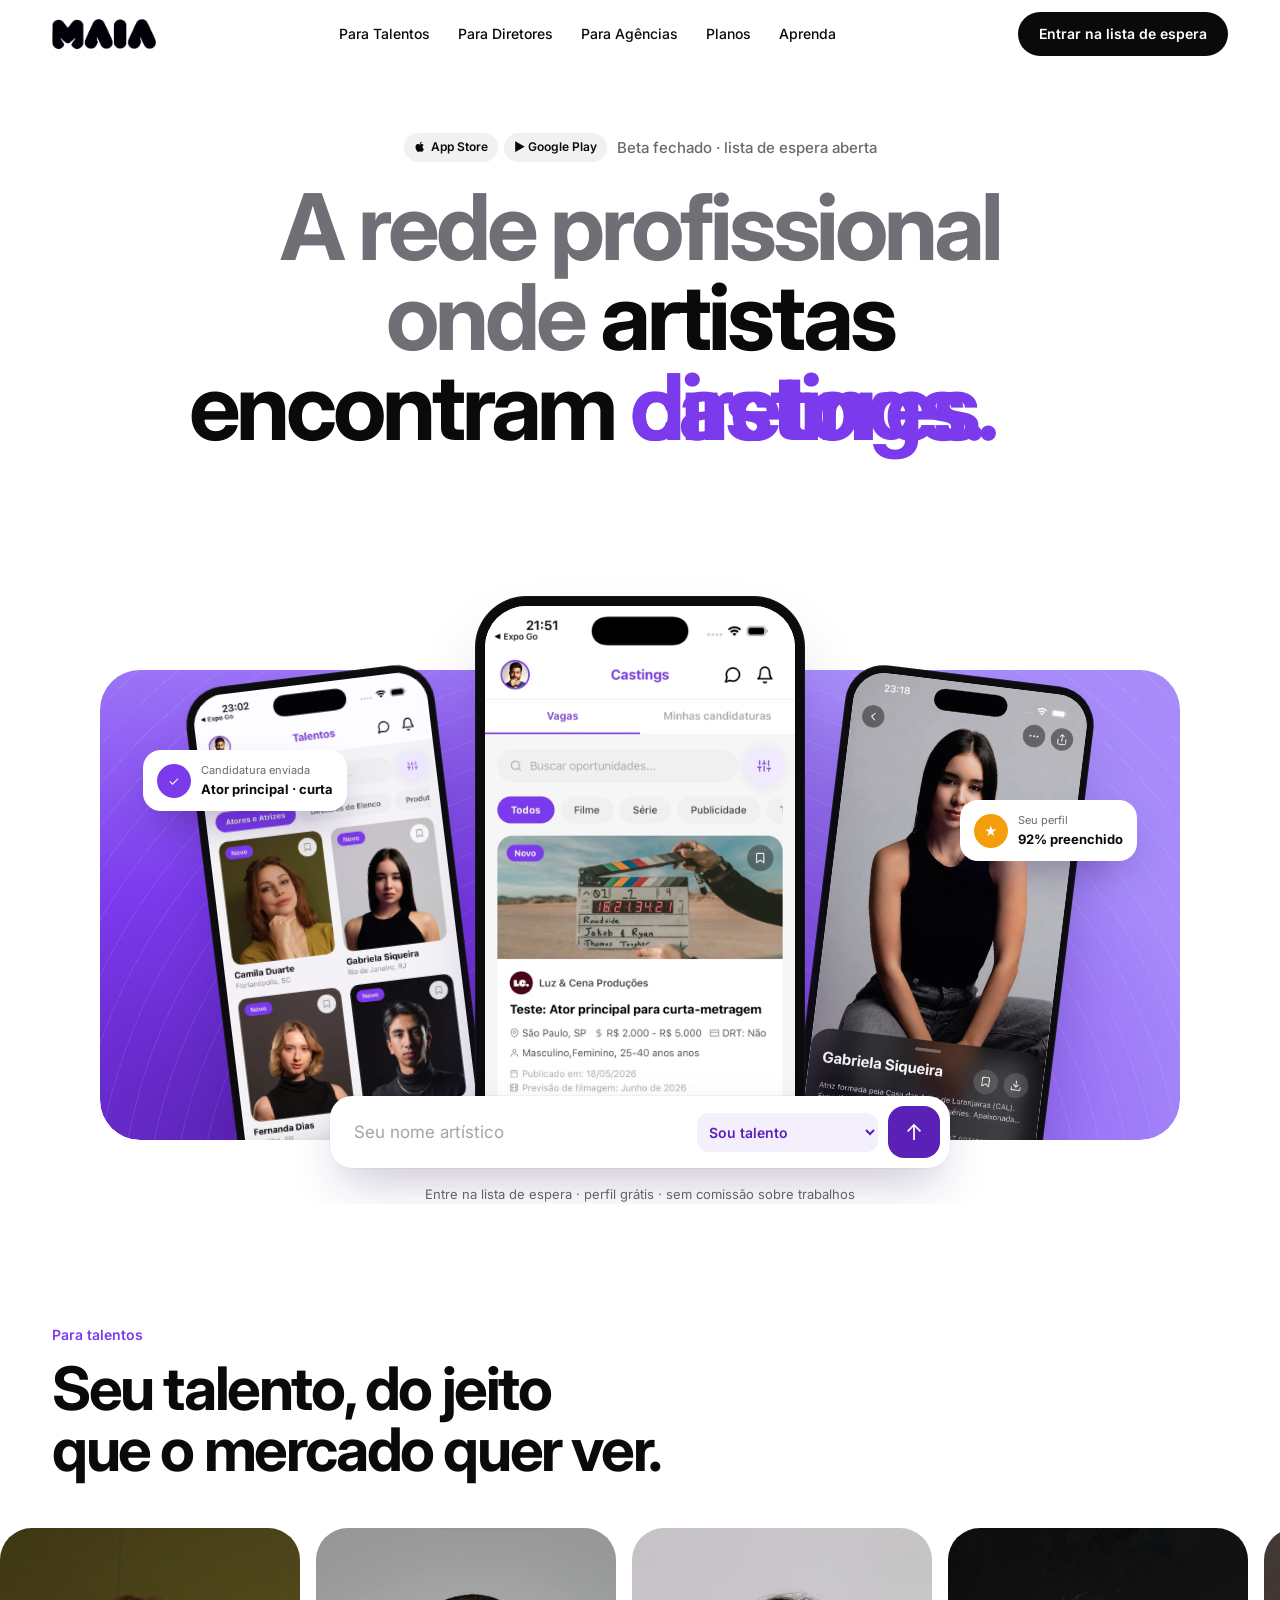
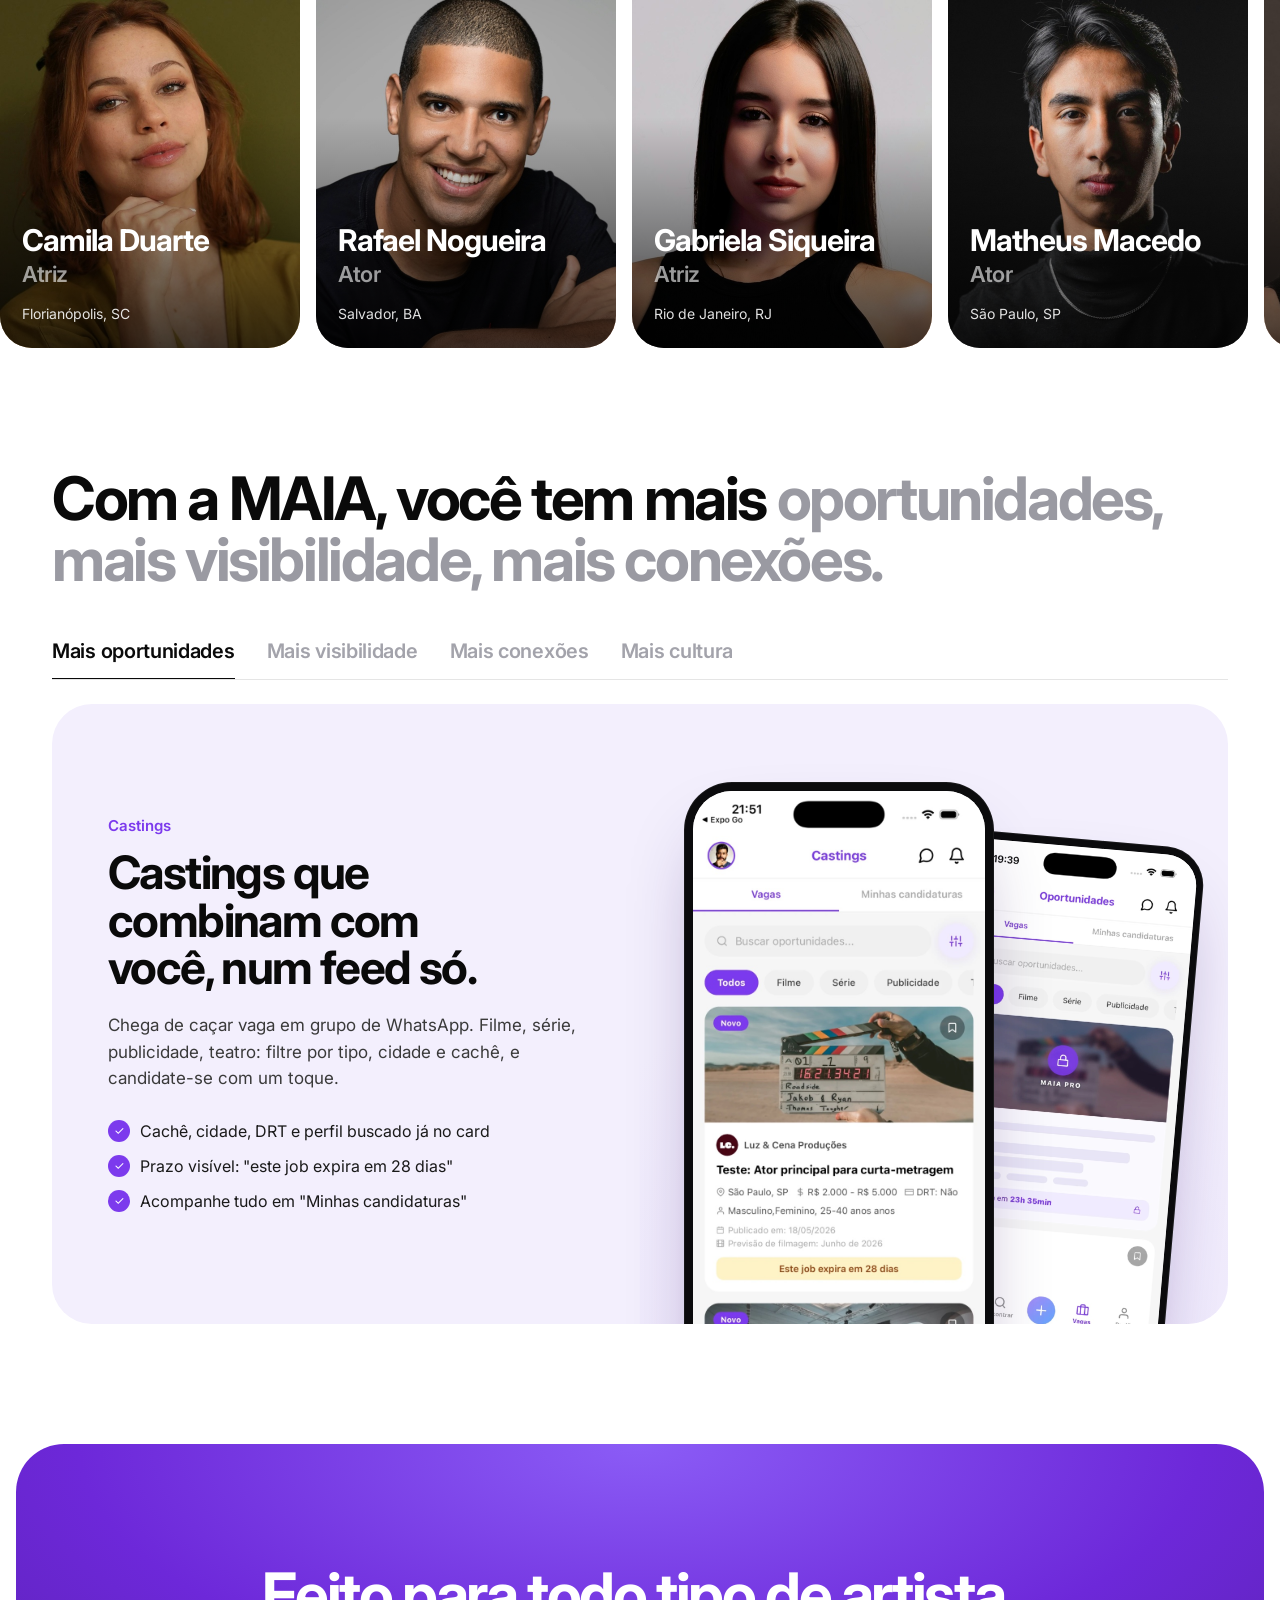
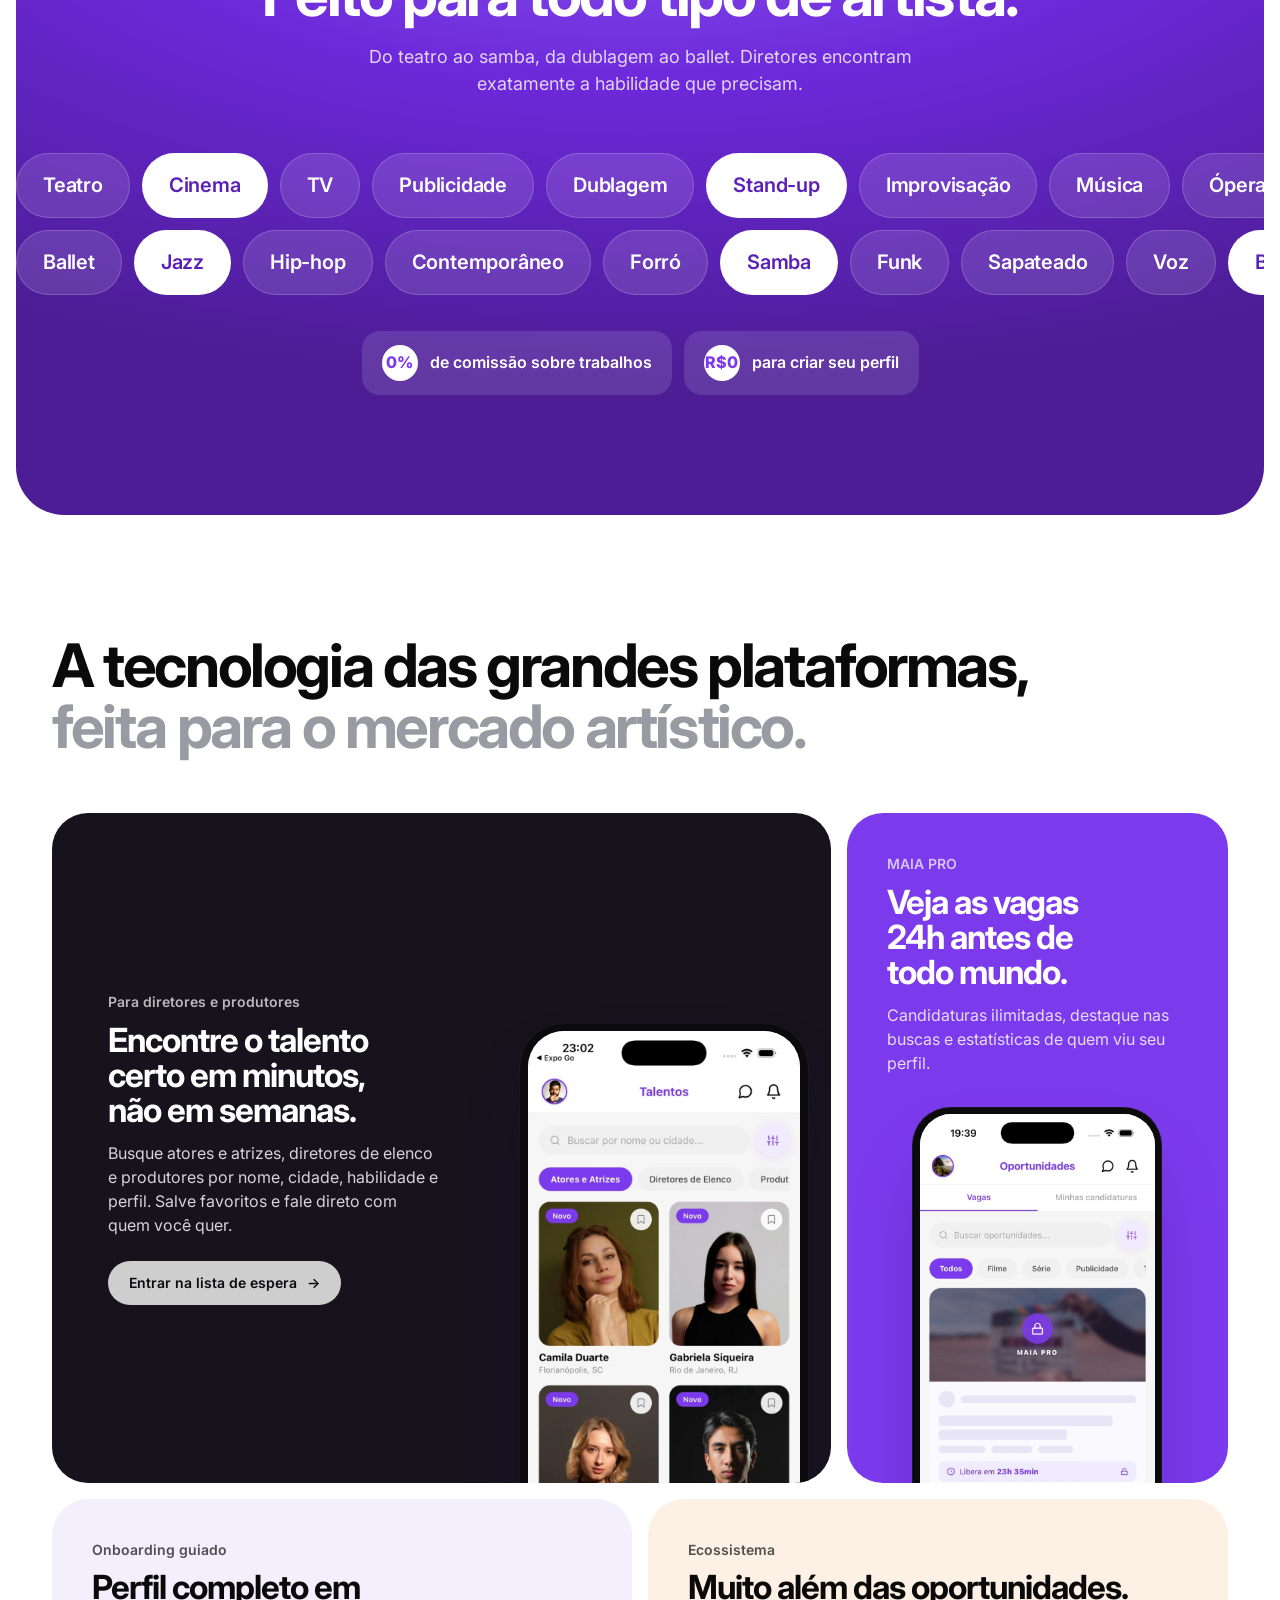
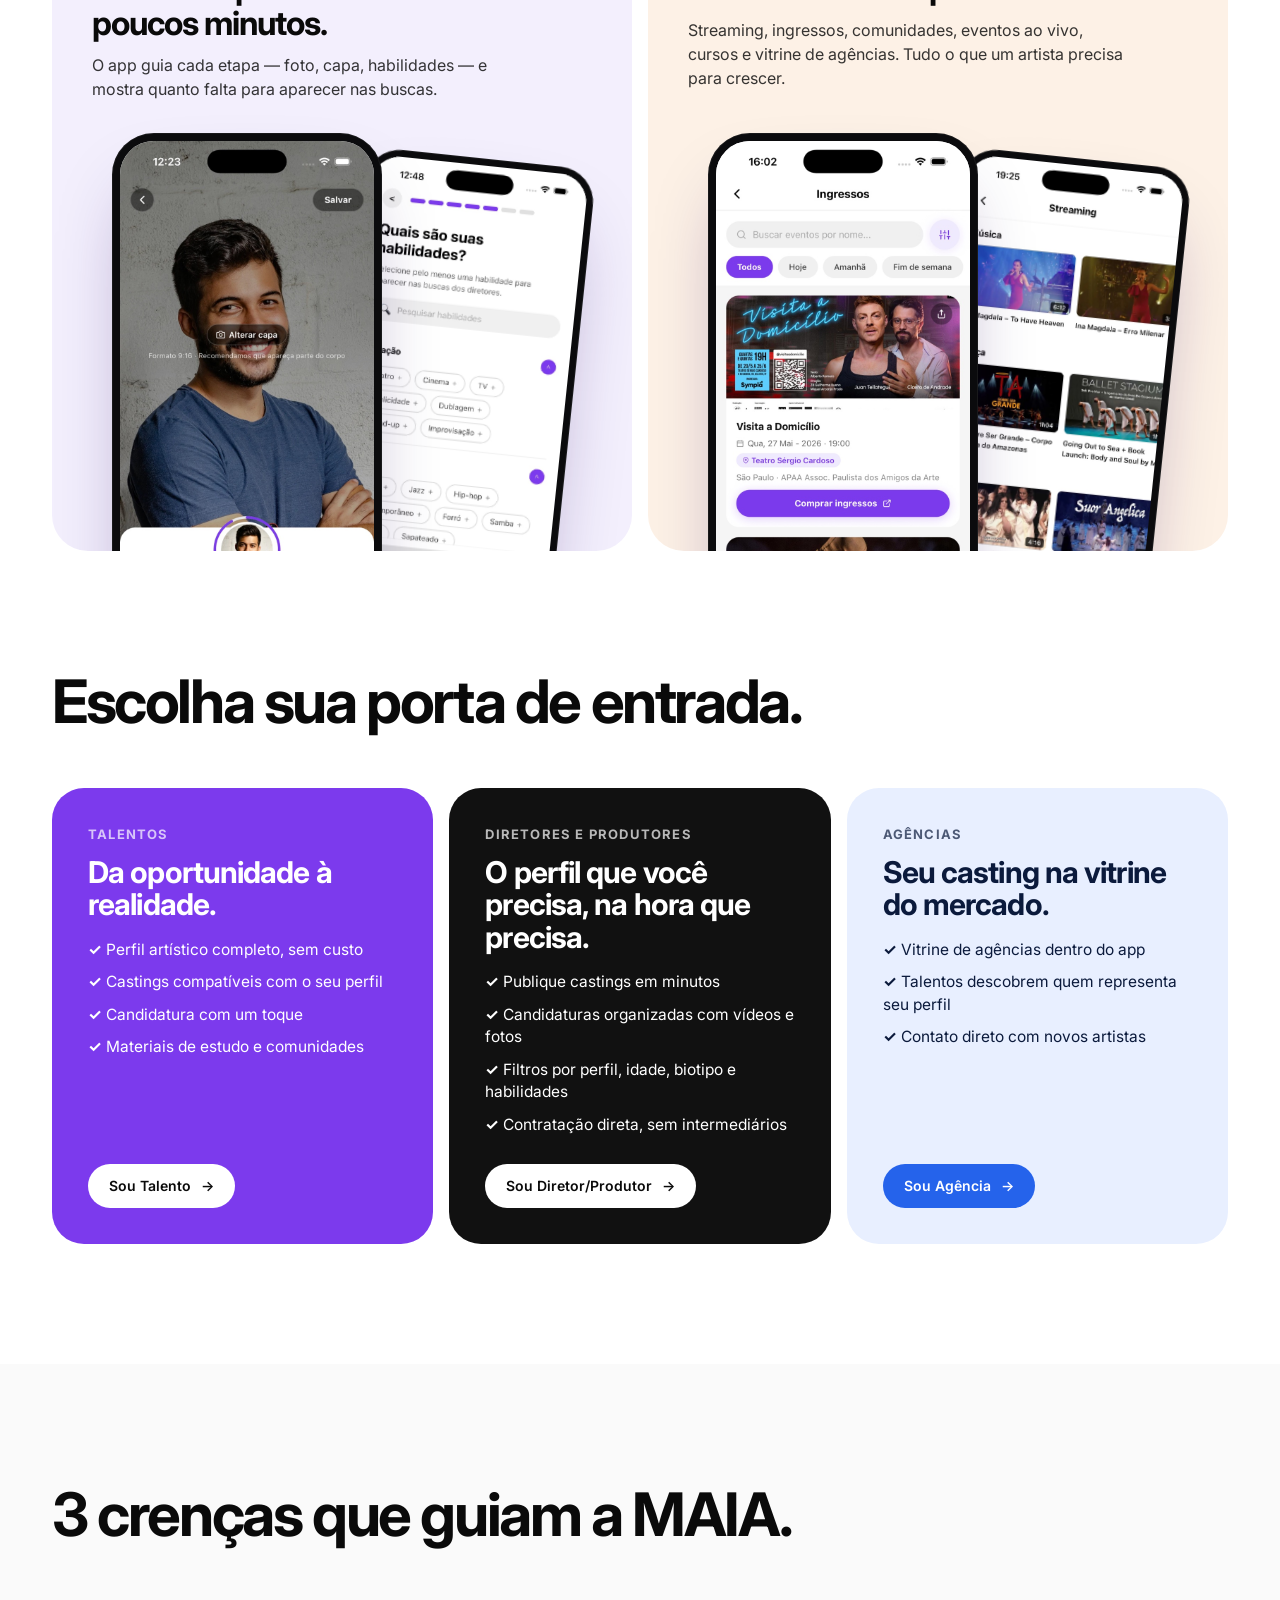
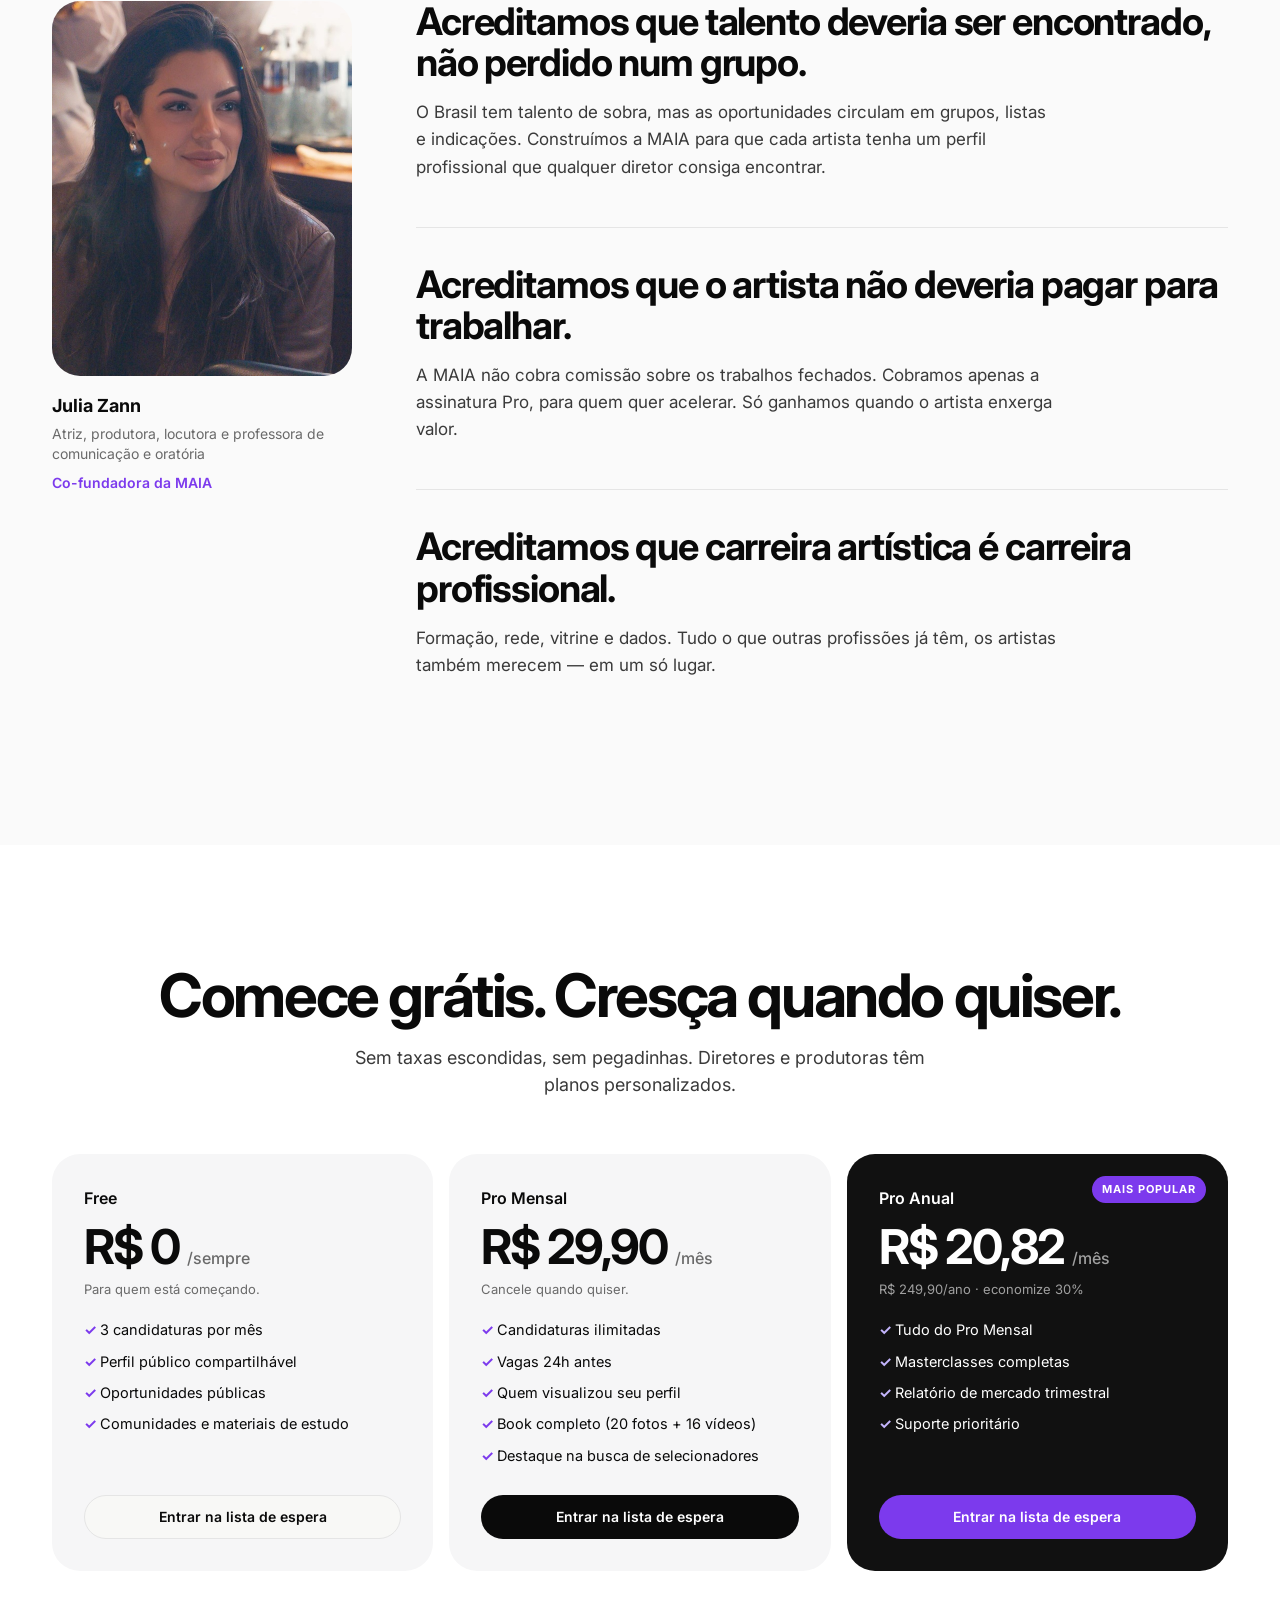
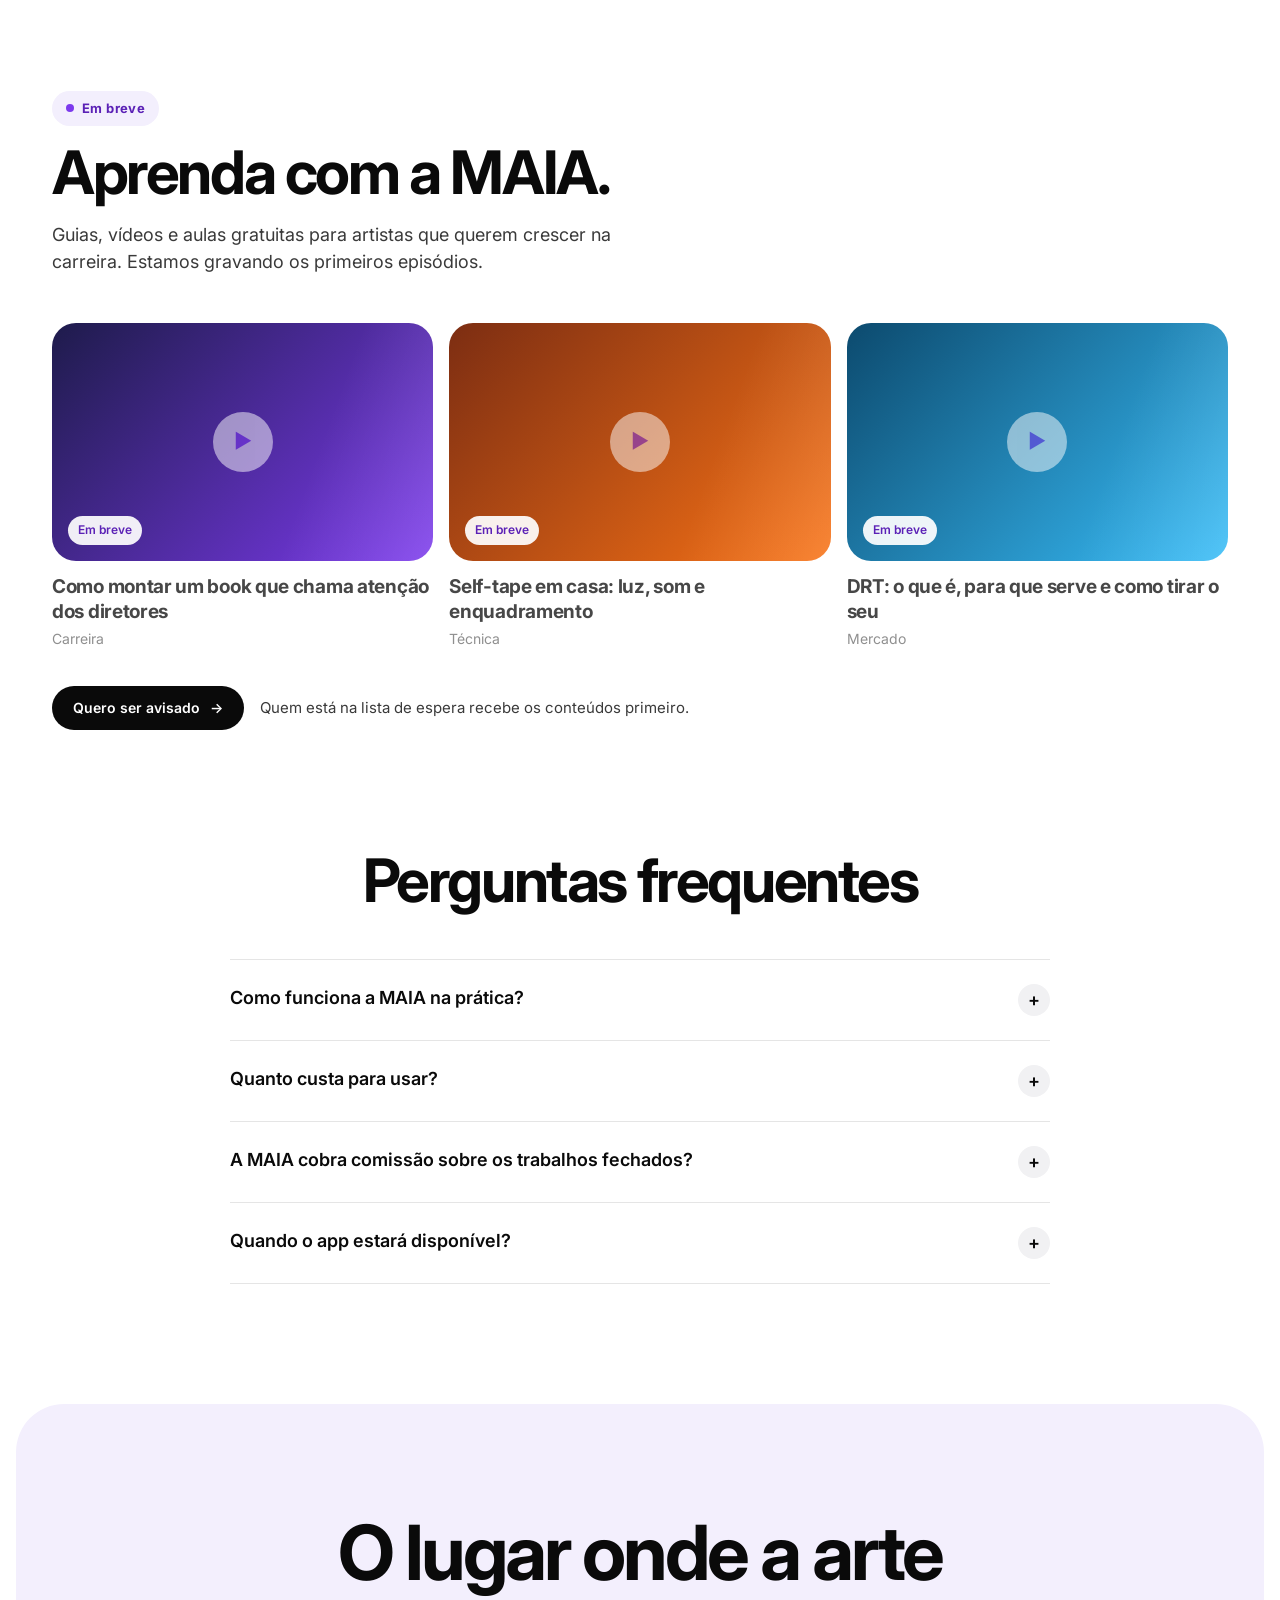
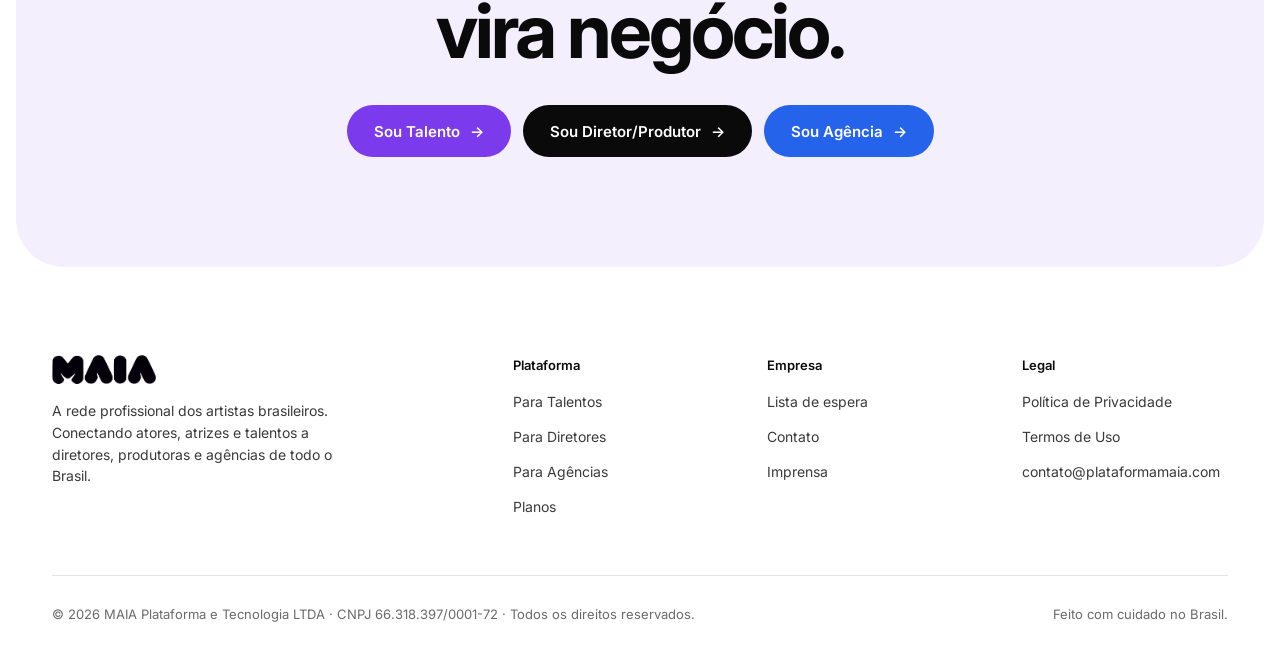
==== commit 5ec7ba6f: "feat: memo assinado por Gabriel Mendes (co-fundador); cargo da Julia em linha própria Co-Authored-By" ====
--- a/index.html
+++ b/index.html
@@ -317,6 +317,7 @@
   .beliefs__who .photo img { width: 100%; height: 100%; object-fit: cover; }
   .beliefs__who b { font-size: 18px; }
   .beliefs__who span { display: block; margin-top: 4px; line-height: 1.45; }
+  .beliefs__who span.role { margin-top: 8px; color: var(--p-3); font-weight: 600; }
   @media (max-width: 900px) { .beliefs__who .photo { width: 96px; flex: none; border-radius: 20px; } }
 
   /* ================= Aprenda: em breve ================= */
@@ -562,7 +563,7 @@
     <div class="beliefs">
       <div class="beliefs__who reveal">
         <div class="photo"><img loading="lazy" src="assets/home/julia-zann.jpg" alt="Julia Zann, co-fundadora da MAIA"></div>
-        <div><b>Julia Zann</b><span>Atriz, produtora, locutora e professora de comunicação e oratória · Co-fundadora da MAIA</span></div>
+        <div><b>Julia Zann</b><span>Atriz, produtora, locutora e professora de comunicação e oratória</span><span class="role">Co-fundadora da MAIA</span></div>
       </div>
       <div>
         <div class="belief reveal">
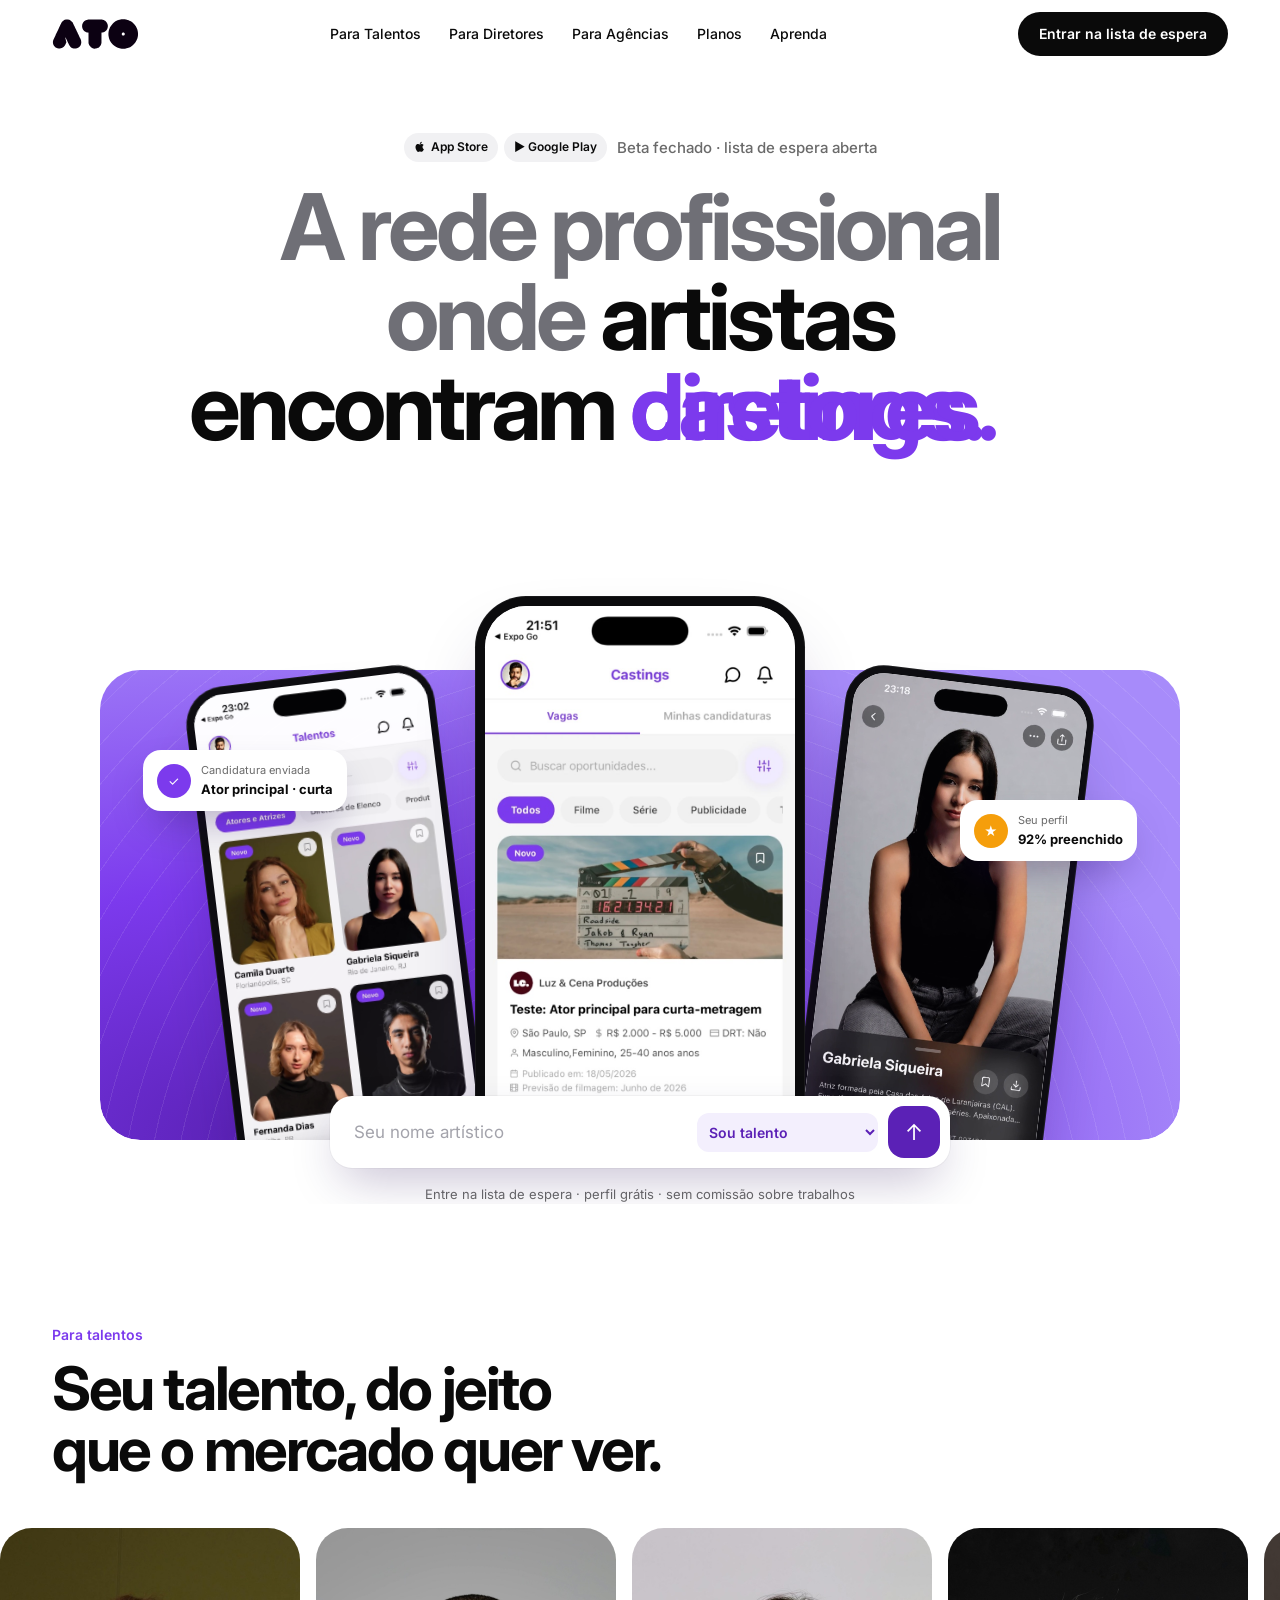
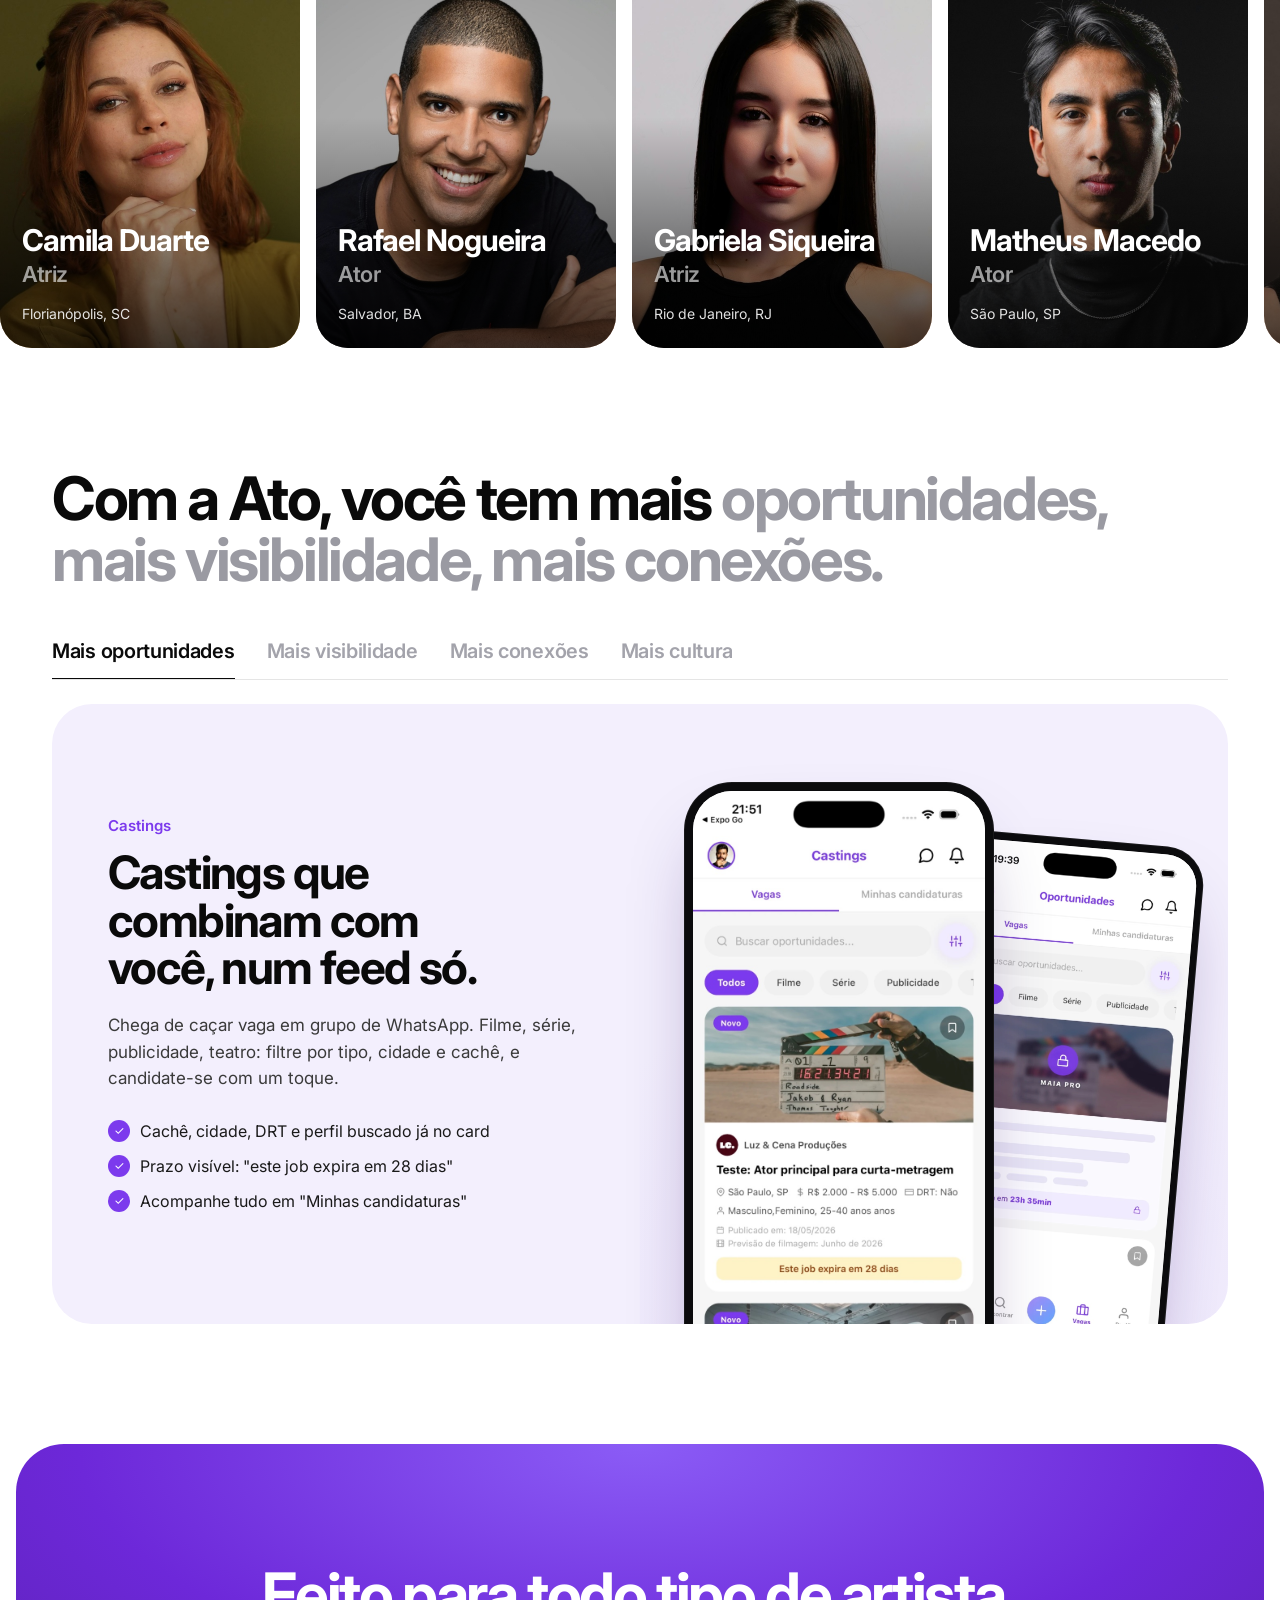
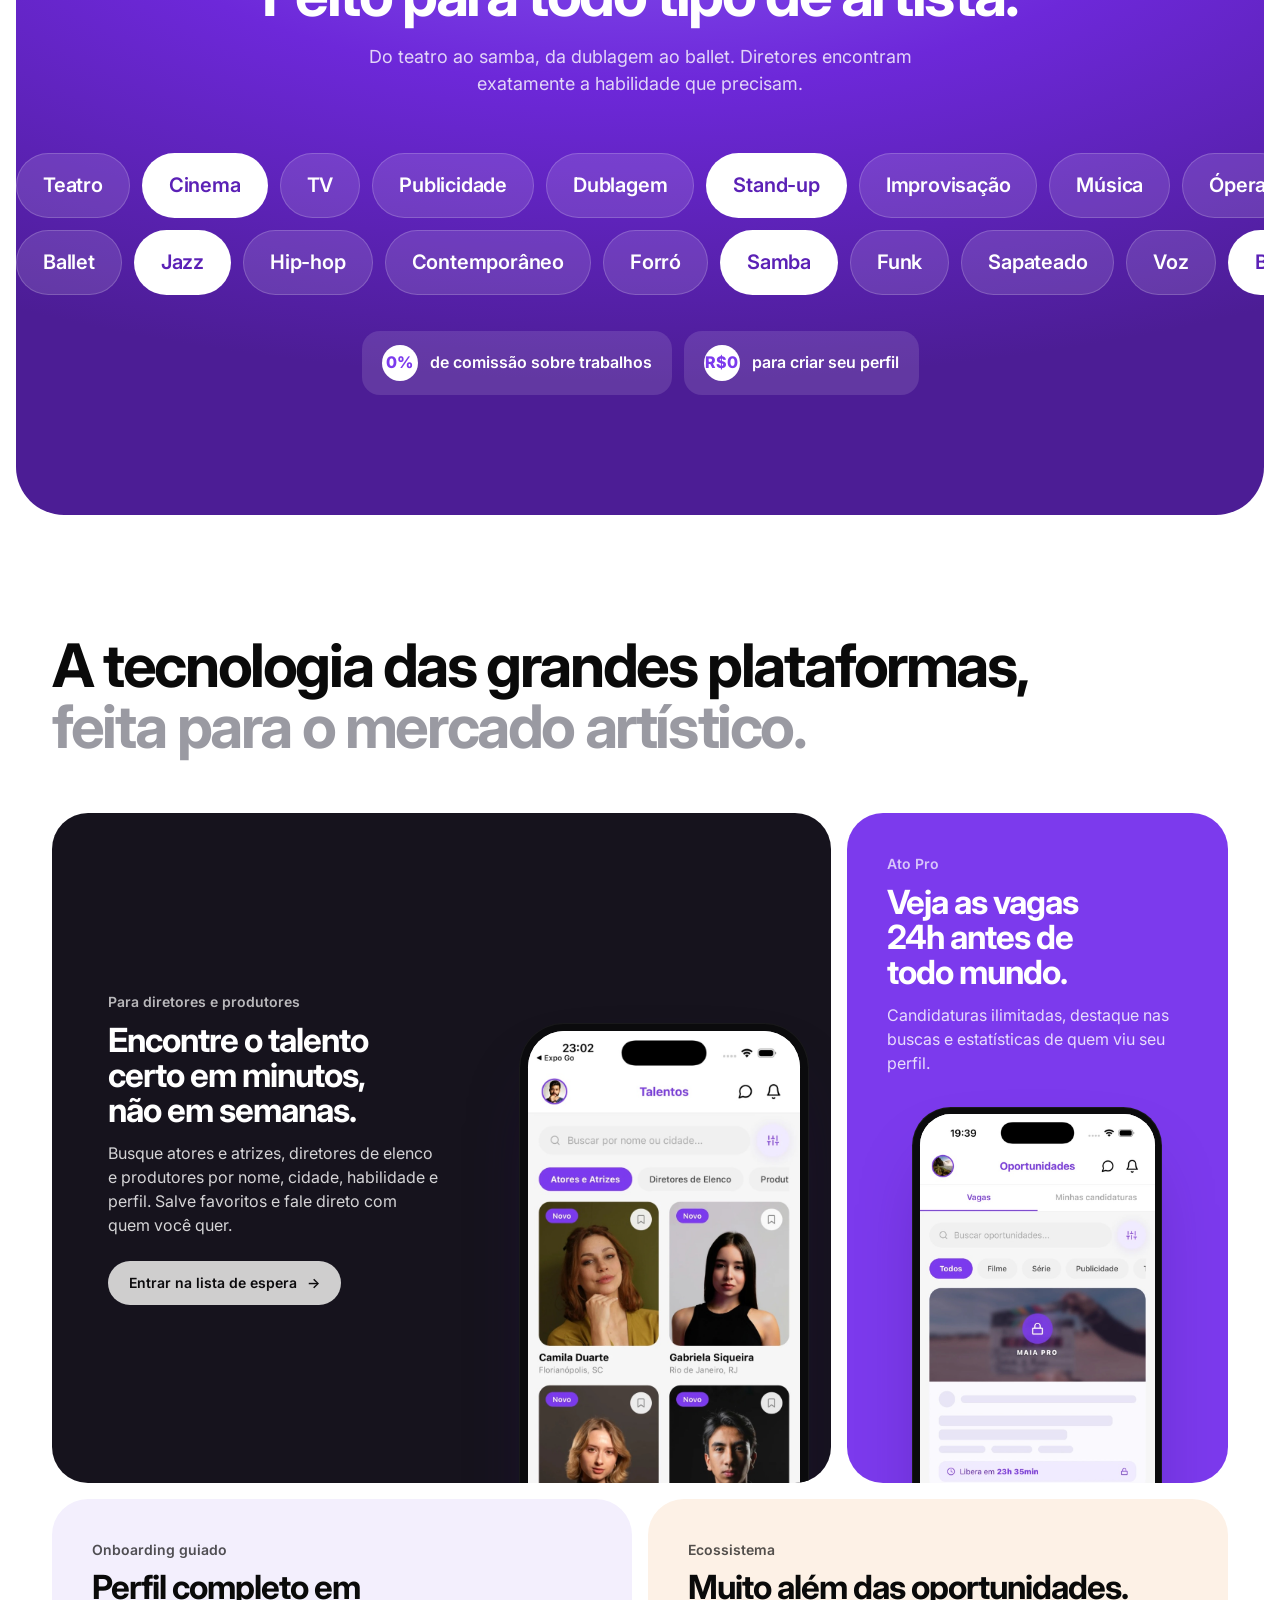
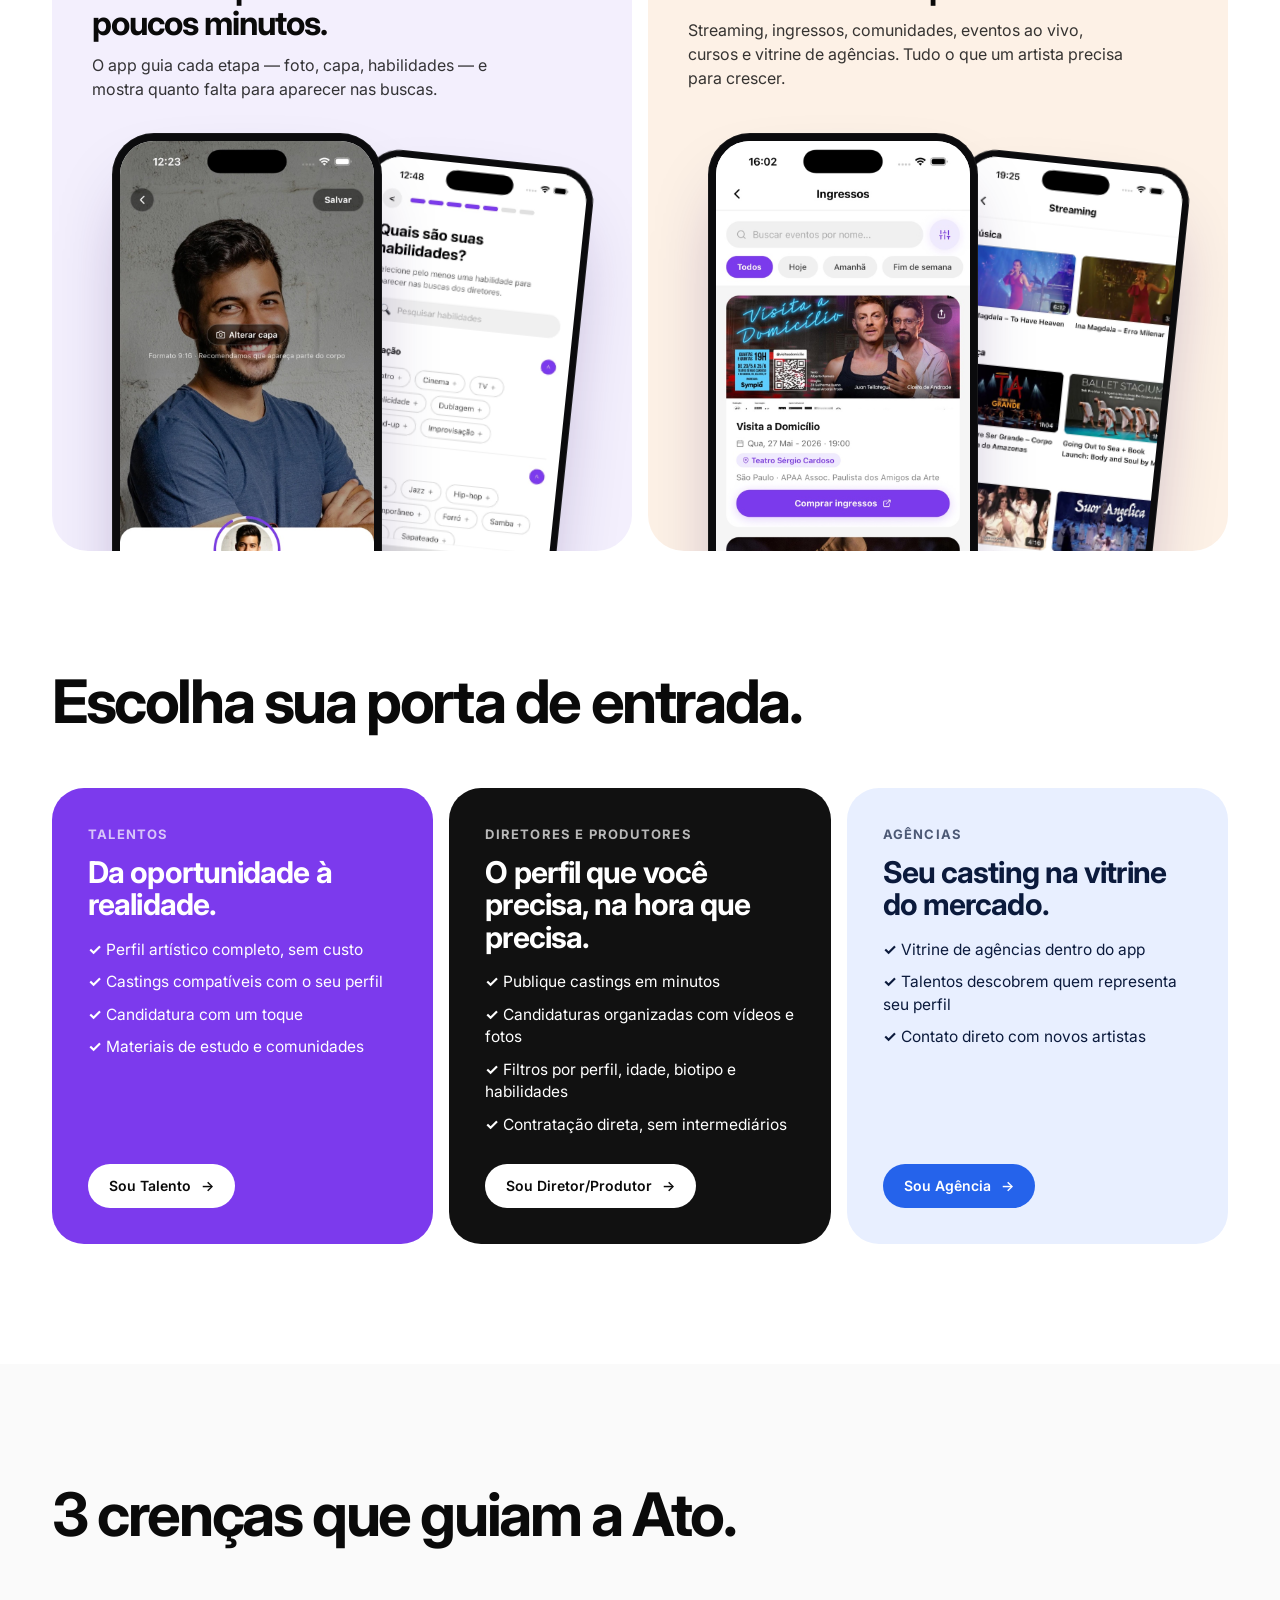
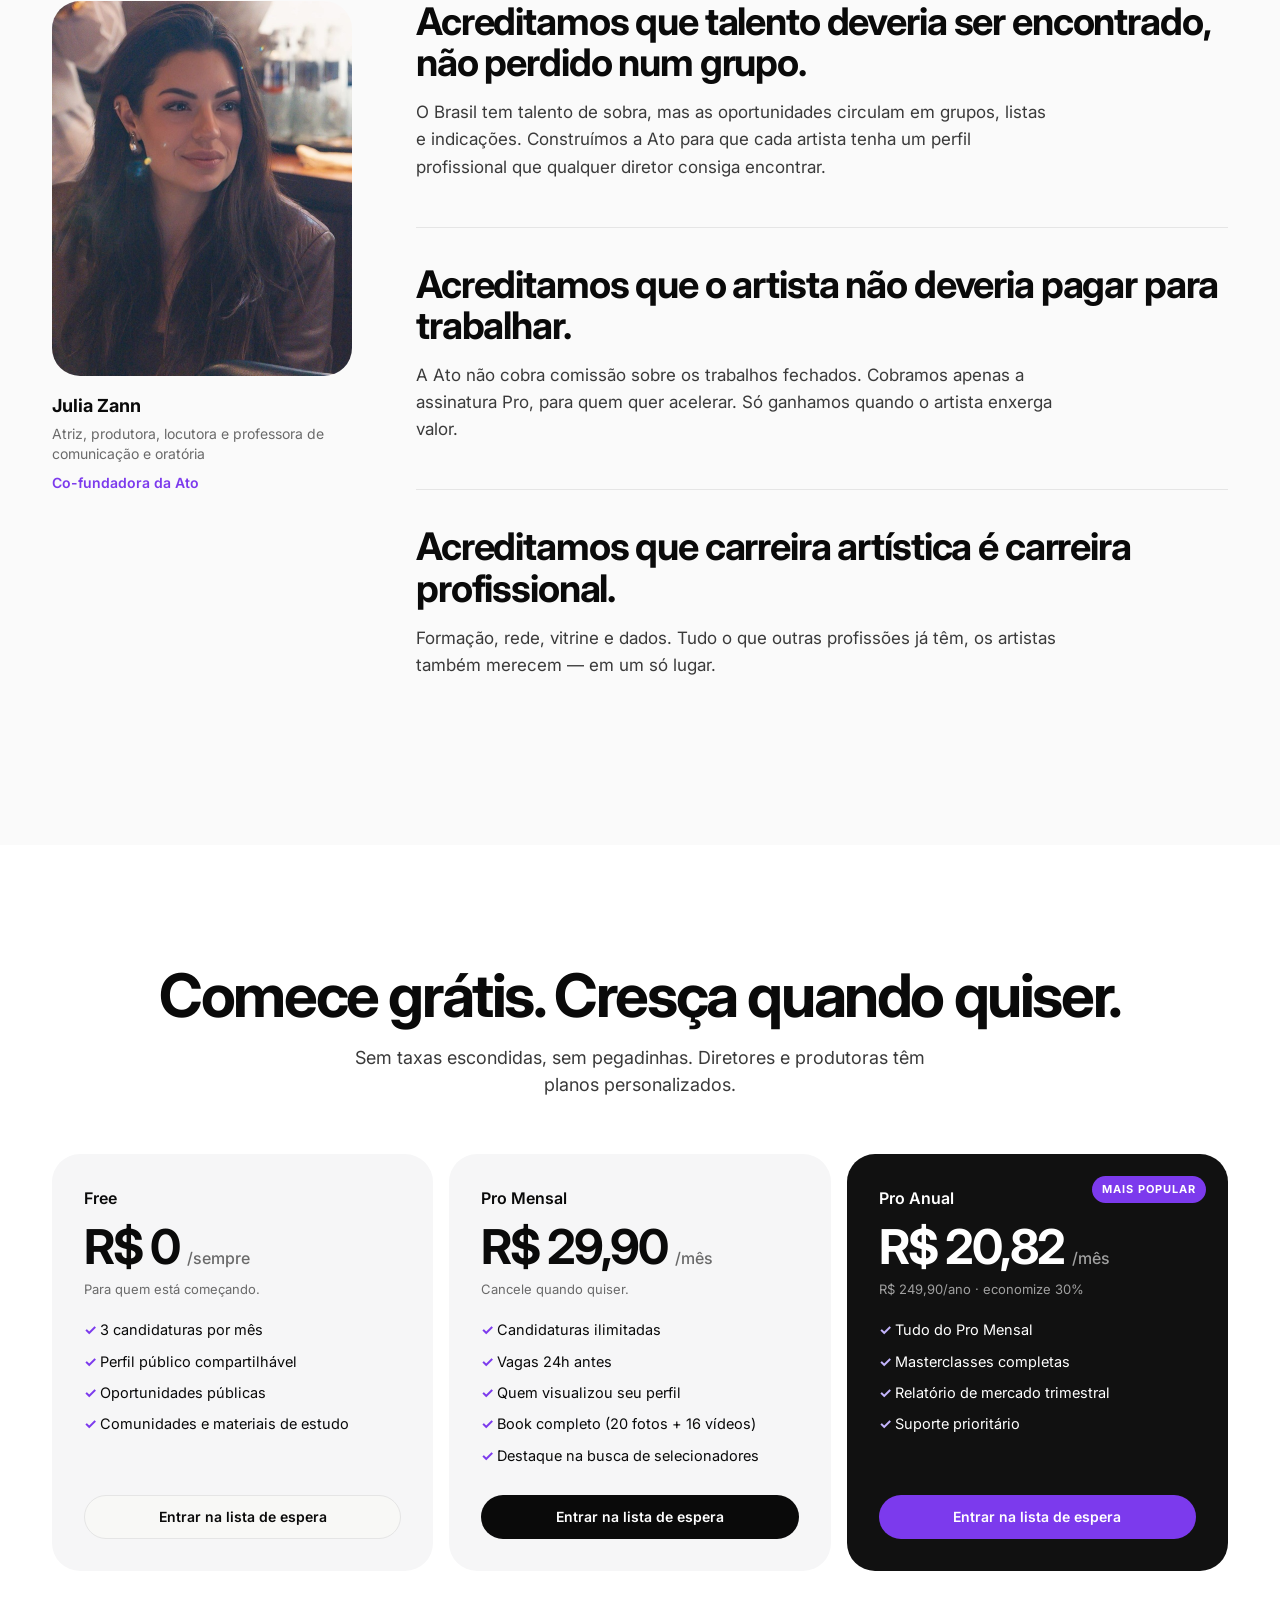
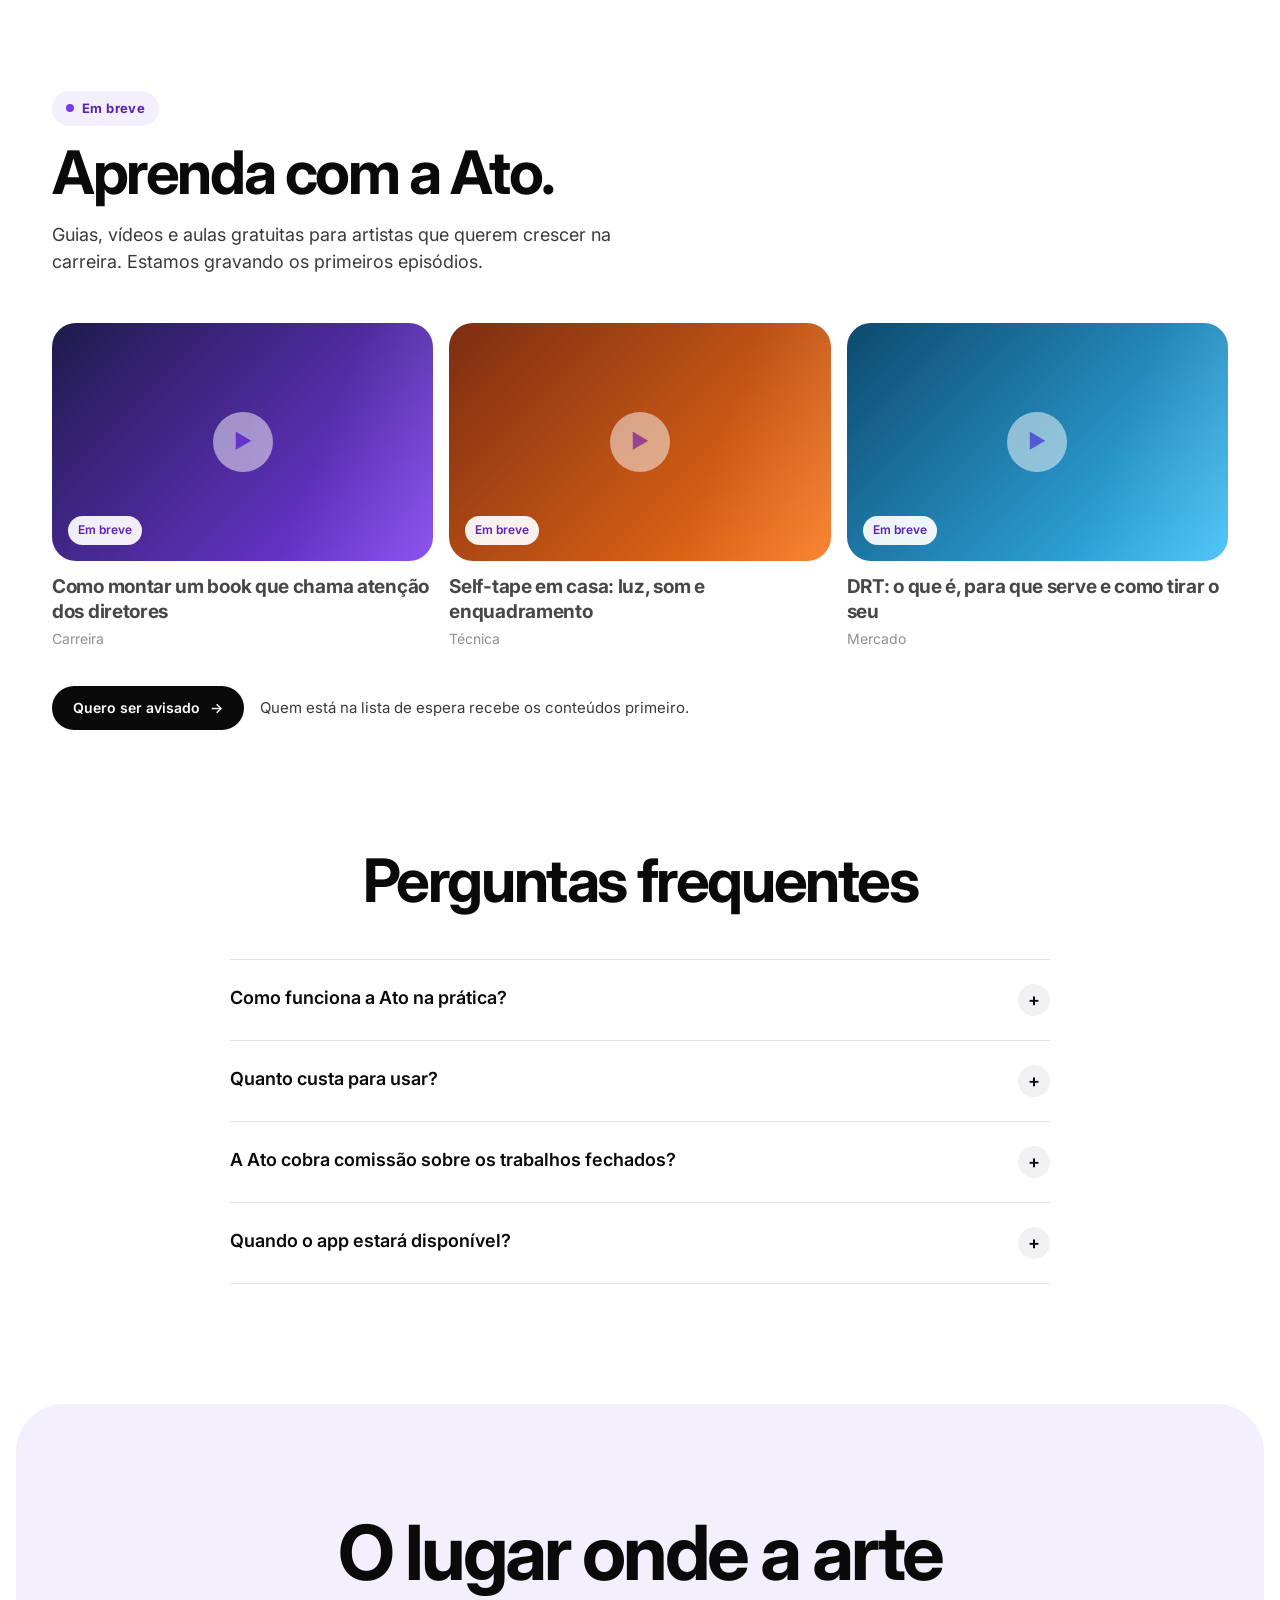
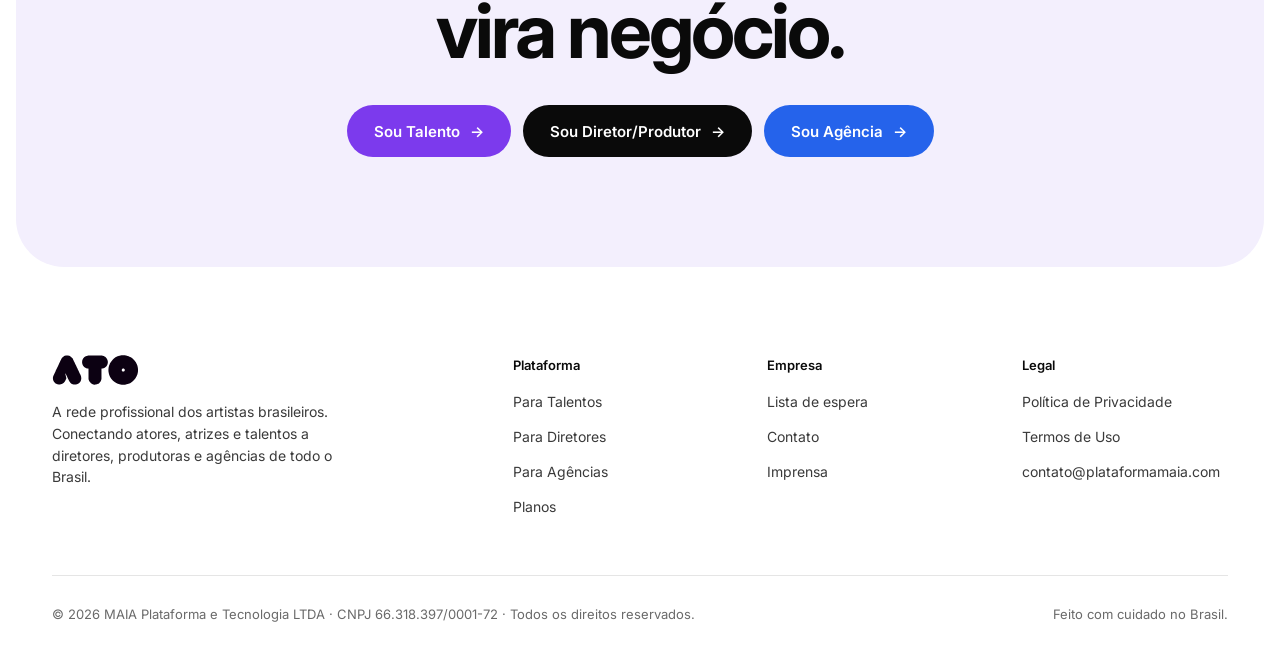
==== commit 6e9e62ea: "feat: logo Ato, favicon e textos no feminino" ====
--- a/index.html
+++ b/index.html
@@ -3,13 +3,16 @@
 <head>
 <meta charset="utf-8" />
 <meta name="viewport" content="width=device-width, initial-scale=1" />
-<title>MAIA — A rede profissional dos artistas</title>
-<meta name="description" content="A MAIA conecta atores, atrizes e talentos a diretores, produtoras e agências de todo o Brasil. Castings, perfil artístico e networking em um só app." />
-<meta property="og:title" content="MAIA — A rede profissional dos artistas" />
-<meta property="og:description" content="A MAIA conecta atores, atrizes e talentos a diretores, produtoras e agências de todo o Brasil." />
+<title>Ato — A rede profissional dos artistas</title>
+<link rel="icon" href="/favicon.ico" sizes="any" />
+<link rel="icon" type="image/png" sizes="192x192" href="/icon-192.png" />
+<link rel="apple-touch-icon" href="/apple-touch-icon.png" />
+<meta name="description" content="A Ato conecta atores, atrizes e talentos a diretores, produtoras e agências de todo o Brasil. Castings, perfil artístico e networking em um só app." />
+<meta property="og:title" content="Ato — A rede profissional dos artistas" />
+<meta property="og:description" content="A Ato conecta atores, atrizes e talentos a diretores, produtoras e agências de todo o Brasil." />
 <meta property="og:type" content="website" />
-<meta property="og:url" content="https://www.plataformamaia.com" />
-<meta property="og:image" content="https://www.plataformamaia.com/assets/home/castings.jpg" />
+<meta property="og:url" content="https://www.atoplataforma.com" />
+<meta property="og:image" content="https://www.atoplataforma.com/assets/home/castings.jpg" />
 <meta name="twitter:card" content="summary_large_image" />
 <meta name="theme-color" content="#ffffff" />
 
@@ -339,7 +342,7 @@
 
 <header class="nav" id="nav">
   <div class="wrap nav__inner">
-    <a href="./" aria-label="MAIA — início"><img src="maia_logo.png" width="104" alt="MAIA"></a>
+    <a href="./" aria-label="Ato — início"><img src="ato-logo.svg" width="87" height="30" alt="Ato"></a>
     <nav class="nav__menu" aria-label="Principal">
       <a href="#talentos">Para Talentos</a>
       <a href="#diretores">Para Diretores</a>
@@ -368,9 +371,9 @@
 
     <div class="hero__stage">
       <div class="hero__panel"></div>
-      <div class="phone side left"><div class="screen"><img src="assets/home/talentos.jpg" alt="Tela de busca de talentos do app MAIA"></div></div>
-      <div class="phone side right"><div class="screen"><img src="assets/home/perfil-gabriela.jpg" alt="Perfil de atriz no app MAIA"></div></div>
-      <div class="phone"><div class="screen"><img src="assets/home/castings.jpg" alt="Tela de castings do app MAIA"></div></div>
+      <div class="phone side left"><div class="screen"><img src="assets/home/talentos.jpg" alt="Tela de busca de talentos do app Ato"></div></div>
+      <div class="phone side right"><div class="screen"><img src="assets/home/perfil-gabriela.jpg" alt="Perfil de atriz no app Ato"></div></div>
+      <div class="phone"><div class="screen"><img src="assets/home/castings.jpg" alt="Tela de castings do app Ato"></div></div>
       <div class="float-card a"><i>✓</i><div><small>Candidatura enviada</small><b>Ator principal · curta</b></div></div>
       <div class="float-card b"><i style="background:#f59e0b">★</i><div><small>Seu perfil</small><b>92% preenchido</b></div></div>
     </div>
@@ -398,7 +401,7 @@
 <!-- ======================================================= TABS -->
 <section class="pad" id="talentos">
   <div class="wrap">
-    <h2 class="h2 reveal">Com a MAIA, você tem mais <span class="soft">oportunidades, mais visibilidade, mais conexões.</span></h2>
+    <h2 class="h2 reveal">Com a Ato, você tem mais <span class="soft">oportunidades, mais visibilidade, mais conexões.</span></h2>
 
     <div class="tabs reveal" id="tabs" role="tablist">
       <button class="tab-btn on" role="tab">Mais oportunidades<span class="bar"></span></button>
@@ -416,7 +419,7 @@
       </div>
       <div class="panel__art">
         <div class="phone"><div class="screen"><img loading="lazy" src="assets/home/castings.jpg" alt="Feed de castings"></div></div>
-        <div class="phone"><div class="screen"><img loading="lazy" src="assets/home/maia-pro.jpg" alt="Vaga exclusiva MAIA PRO"></div></div>
+        <div class="phone"><div class="screen"><img loading="lazy" src="assets/home/maia-pro.jpg" alt="Vaga exclusiva Ato Pro"></div></div>
       </div>
     </div>
 
@@ -495,11 +498,11 @@
 
       <article class="bcard b-purple reveal">
         <div class="bcard__txt">
-          <small>MAIA PRO</small>
+          <small>Ato Pro</small>
           <h3>Veja as vagas 24h antes de todo mundo.</h3>
           <p>Candidaturas ilimitadas, destaque nas buscas e estatísticas de quem viu seu perfil.</p>
         </div>
-        <div class="bcard__art"><div class="phone" style="--w:250"><div class="screen"><img loading="lazy" src="assets/home/maia-pro.jpg" alt="Vaga bloqueada para MAIA PRO"></div></div></div>
+        <div class="bcard__art"><div class="phone" style="--w:250"><div class="screen"><img loading="lazy" src="assets/home/maia-pro.jpg" alt="Vaga bloqueada para Ato Pro"></div></div></div>
       </article>
 
       <article class="bcard b-lav reveal">
@@ -559,20 +562,20 @@
 <!-- ======================================================= CRENÇAS -->
 <section class="pad" style="background:#fafafa">
   <div class="wrap">
-    <h2 class="h2 reveal">3 crenças que guiam a MAIA.</h2>
+    <h2 class="h2 reveal">3 crenças que guiam a Ato.</h2>
     <div class="beliefs">
       <div class="beliefs__who reveal">
-        <div class="photo"><img loading="lazy" src="assets/home/julia-zann.jpg" alt="Julia Zann, co-fundadora da MAIA"></div>
-        <div><b>Julia Zann</b><span>Atriz, produtora, locutora e professora de comunicação e oratória</span><span class="role">Co-fundadora da MAIA</span></div>
+        <div class="photo"><img loading="lazy" src="assets/home/julia-zann.jpg" alt="Julia Zann, co-fundadora da Ato"></div>
+        <div><b>Julia Zann</b><span>Atriz, produtora, locutora e professora de comunicação e oratória</span><span class="role">Co-fundadora da Ato</span></div>
       </div>
       <div>
         <div class="belief reveal">
           <h3>Acreditamos que talento deveria ser encontrado, não perdido num grupo.</h3>
-          <p>O Brasil tem talento de sobra, mas as oportunidades circulam em grupos, listas e indicações. Construímos a MAIA para que cada artista tenha um perfil profissional que qualquer diretor consiga encontrar.</p>
+          <p>O Brasil tem talento de sobra, mas as oportunidades circulam em grupos, listas e indicações. Construímos a Ato para que cada artista tenha um perfil profissional que qualquer diretor consiga encontrar.</p>
         </div>
         <div class="belief reveal">
           <h3>Acreditamos que o artista não deveria pagar para trabalhar.</h3>
-          <p>A MAIA não cobra comissão sobre os trabalhos fechados. Cobramos apenas a assinatura Pro, para quem quer acelerar. Só ganhamos quando o artista enxerga valor.</p>
+          <p>A Ato não cobra comissão sobre os trabalhos fechados. Cobramos apenas a assinatura Pro, para quem quer acelerar. Só ganhamos quando o artista enxerga valor.</p>
         </div>
         <div class="belief reveal">
           <h3>Acreditamos que carreira artística é carreira profissional.</h3>
@@ -608,7 +611,7 @@
 <section class="pad" id="aprenda" style="padding-top:0">
   <div class="wrap">
     <span class="soon-pill reveal">Em breve</span>
-    <h2 class="h2 reveal">Aprenda com a MAIA.</h2>
+    <h2 class="h2 reveal">Aprenda com a Ato.</h2>
     <p class="sub reveal">Guias, vídeos e aulas gratuitas para artistas que querem crescer na carreira. Estamos gravando os primeiros episódios.</p>
     <div class="learn">
       <div class="lcard reveal"><div class="img" style="background:linear-gradient(135deg,#1e1b4b,#7c3aed)"><span class="play">▶</span><em>Em breve</em></div><h4>Como montar um book que chama atenção dos diretores</h4><p>Carreira</p></div>
@@ -624,10 +627,10 @@
   <div class="wrap center"><h2 class="h2 reveal">Perguntas frequentes</h2></div>
   <div class="wrap">
     <div class="faq">
-      <details><summary>Como funciona a MAIA na prática?</summary><p>A MAIA é um hub artístico com o intuito de crescer, profissionalizar e facilitar a conectividade para trabalhos artísticos, conectando talentos artísticos a oportunidades de mercado.</p></details>
+      <details><summary>Como funciona a Ato na prática?</summary><p>A Ato é um hub artístico com o intuito de crescer, profissionalizar e facilitar a conectividade para trabalhos artísticos, conectando talentos artísticos a oportunidades de mercado.</p></details>
       <details><summary>Quanto custa para usar?</summary><p>Para talentos, o plano Free é gratuito para sempre. O Pro custa R$ 29,90/mês ou R$ 20,82/mês no plano anual (R$ 249,90/ano). Para diretores e produtoras, oferecemos planos personalizados.</p></details>
-      <details><summary>A MAIA cobra comissão sobre os trabalhos fechados?</summary><p>Não. A MAIA é uma plataforma de conexão, não uma agência. Cobramos apenas a assinatura dos planos Pro e produtos vendidos à parte dentro da plataforma.</p></details>
-      <details><summary>Quando o app estará disponível?</summary><p>A MAIA está em <b>beta fechado</b> (closed beta): uma fase de testes em que o app é usado apenas por um grupo de atores e atrizes convidados, para ajustarmos a experiência antes de abrir ao público. O lançamento na App Store e no Google Play acontece em breve. <a href="waitlist.html?tipo=talento">Entre na lista de espera</a> para ser avisado e garantir acesso antecipado.</p></details>
+      <details><summary>A Ato cobra comissão sobre os trabalhos fechados?</summary><p>Não. A Ato é uma plataforma de conexão, não uma agência. Cobramos apenas a assinatura dos planos Pro e produtos vendidos à parte dentro da plataforma.</p></details>
+      <details><summary>Quando o app estará disponível?</summary><p>A Ato está em <b>beta fechado</b> (closed beta): uma fase de testes em que o app é usado apenas por um grupo de atores e atrizes convidados, para ajustarmos a experiência antes de abrir ao público. O lançamento na App Store e no Google Play acontece em breve. <a href="waitlist.html?tipo=talento">Entre na lista de espera</a> para ser avisado e garantir acesso antecipado.</p></details>
     </div>
   </div>
 </section>
@@ -646,7 +649,7 @@
 <footer class="f">
   <div class="wrap">
     <div class="f__top">
-      <div class="f__brand"><img src="maia_logo.png" width="104" alt="MAIA"><p>A rede profissional dos artistas brasileiros. Conectando atores, atrizes e talentos a diretores, produtoras e agências de todo o Brasil.</p></div>
+      <div class="f__brand"><img src="ato-logo.svg" width="87" height="30" alt="Ato"><p>A rede profissional dos artistas brasileiros. Conectando atores, atrizes e talentos a diretores, produtoras e agências de todo o Brasil.</p></div>
       <div class="f__col"><h5>Plataforma</h5><ul><li><a href="#talentos">Para Talentos</a></li><li><a href="#diretores">Para Diretores</a></li><li><a href="#agencias">Para Agências</a></li><li><a href="#planos">Planos</a></li></ul></div>
       <div class="f__col"><h5>Empresa</h5><ul><li><a href="waitlist.html?tipo=talento">Lista de espera</a></li><li><a href="mailto:contato@plataformamaia.com">Contato</a></li><li><a href="mailto:imprensa@plataformamaia.com">Imprensa</a></li></ul></div>
       <div class="f__col"><h5>Legal</h5><ul><li><a href="politica-de-privacidade.html">Política de Privacidade</a></li><li><a href="termos-de-uso.html">Termos de Uso</a></li><li><a href="mailto:contato@plataformamaia.com">contato@plataformamaia.com</a></li></ul></div>
